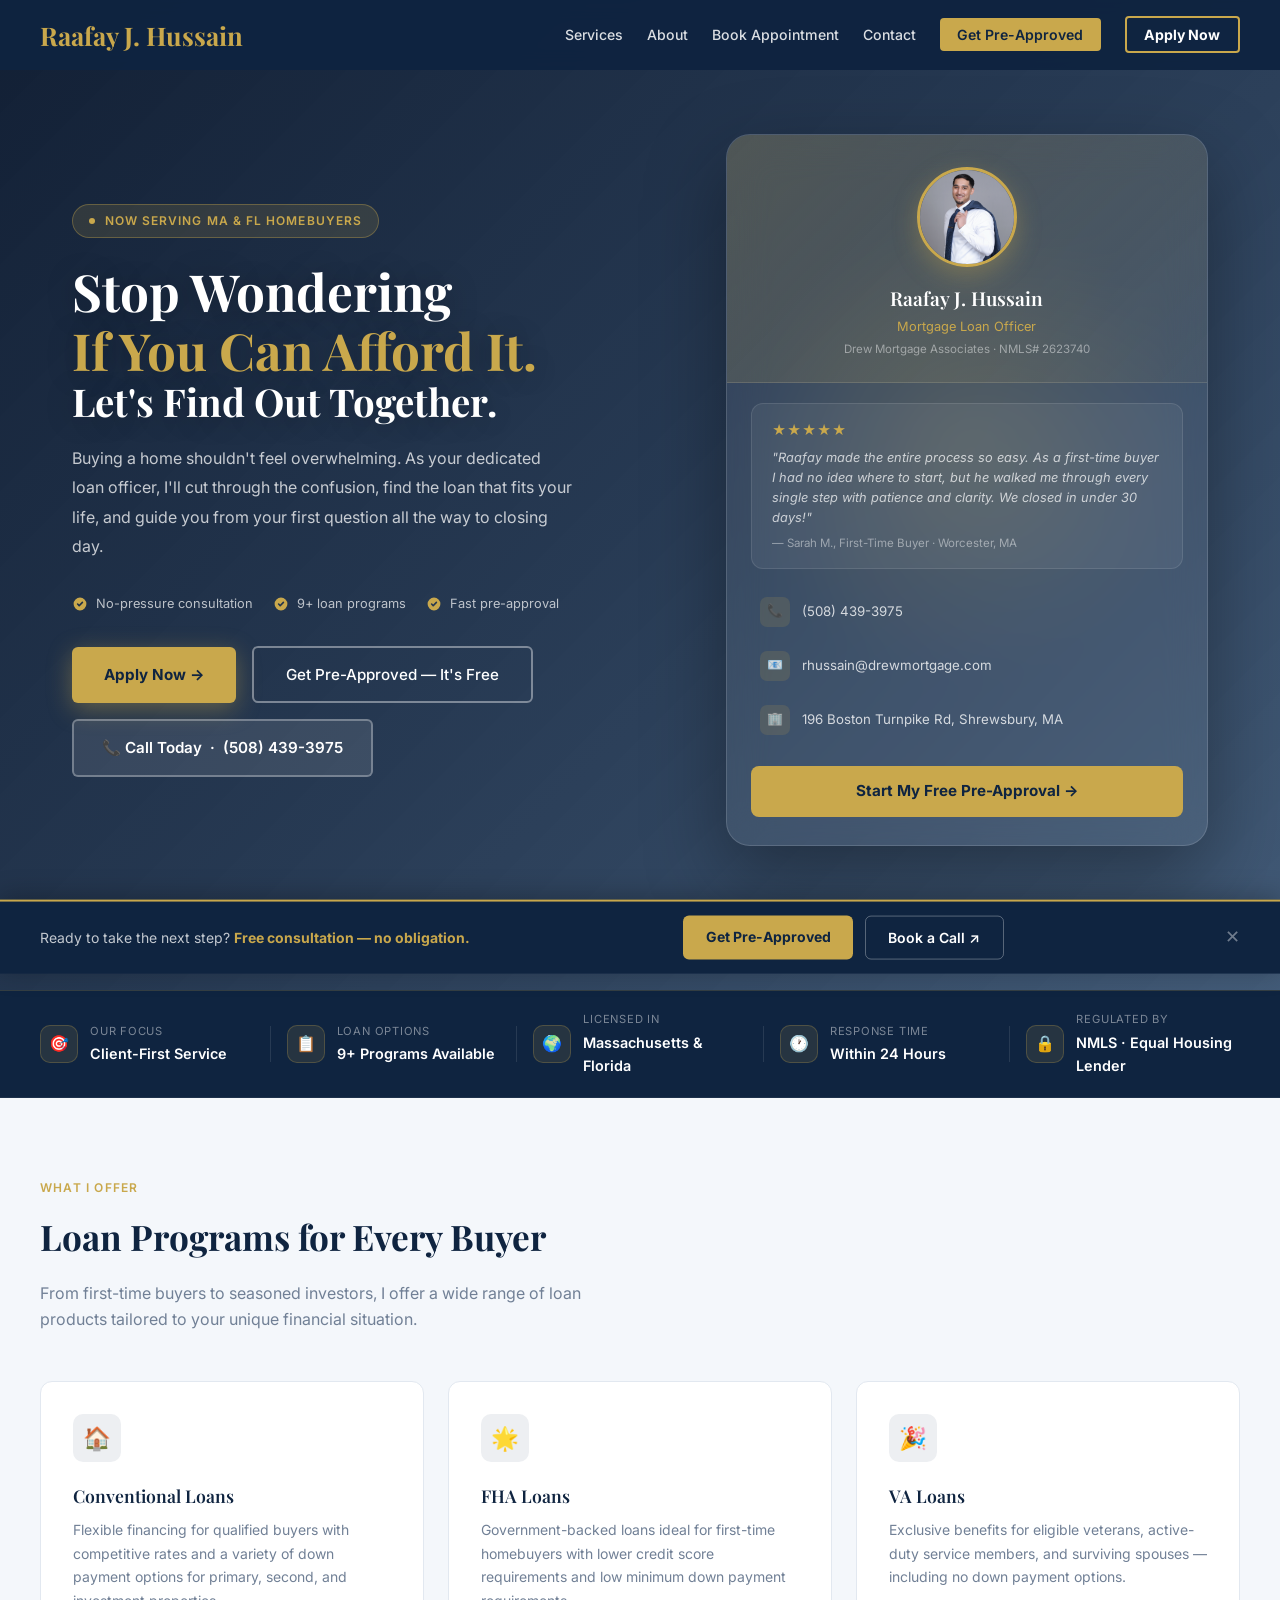
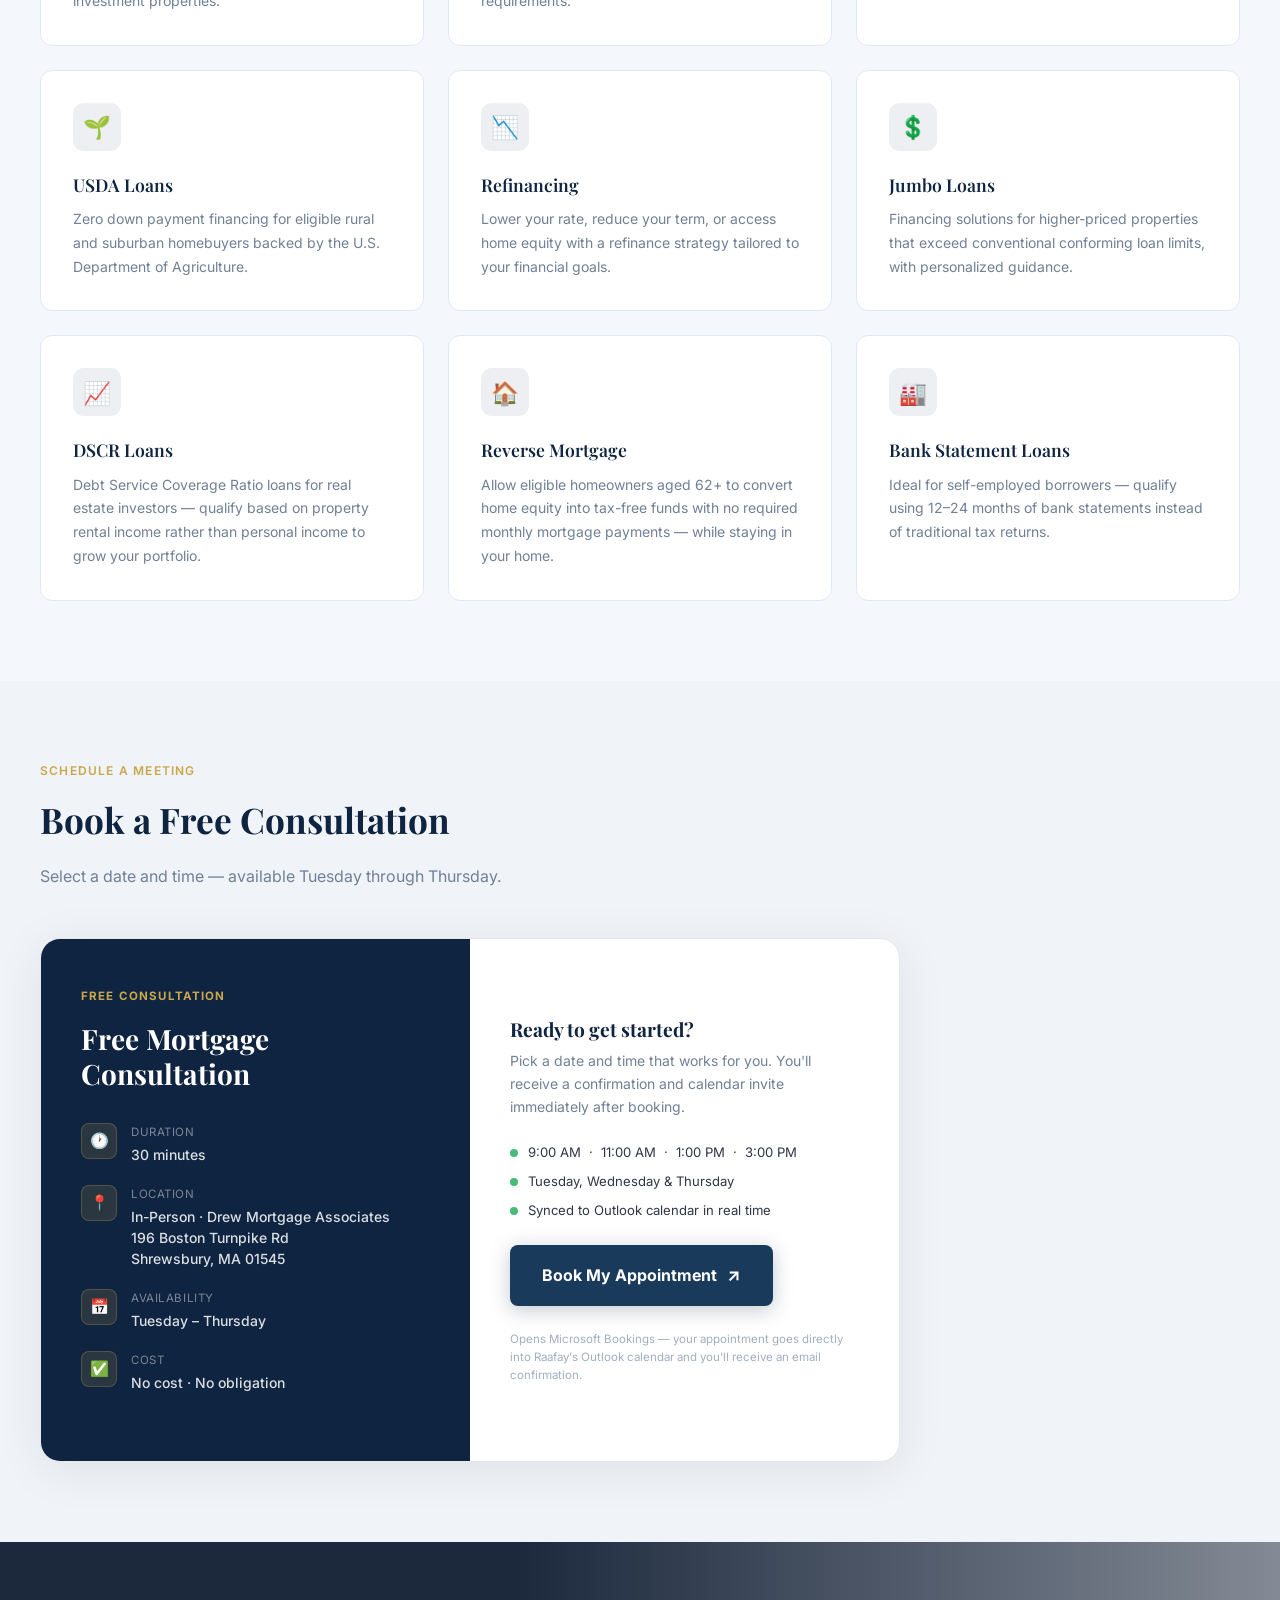
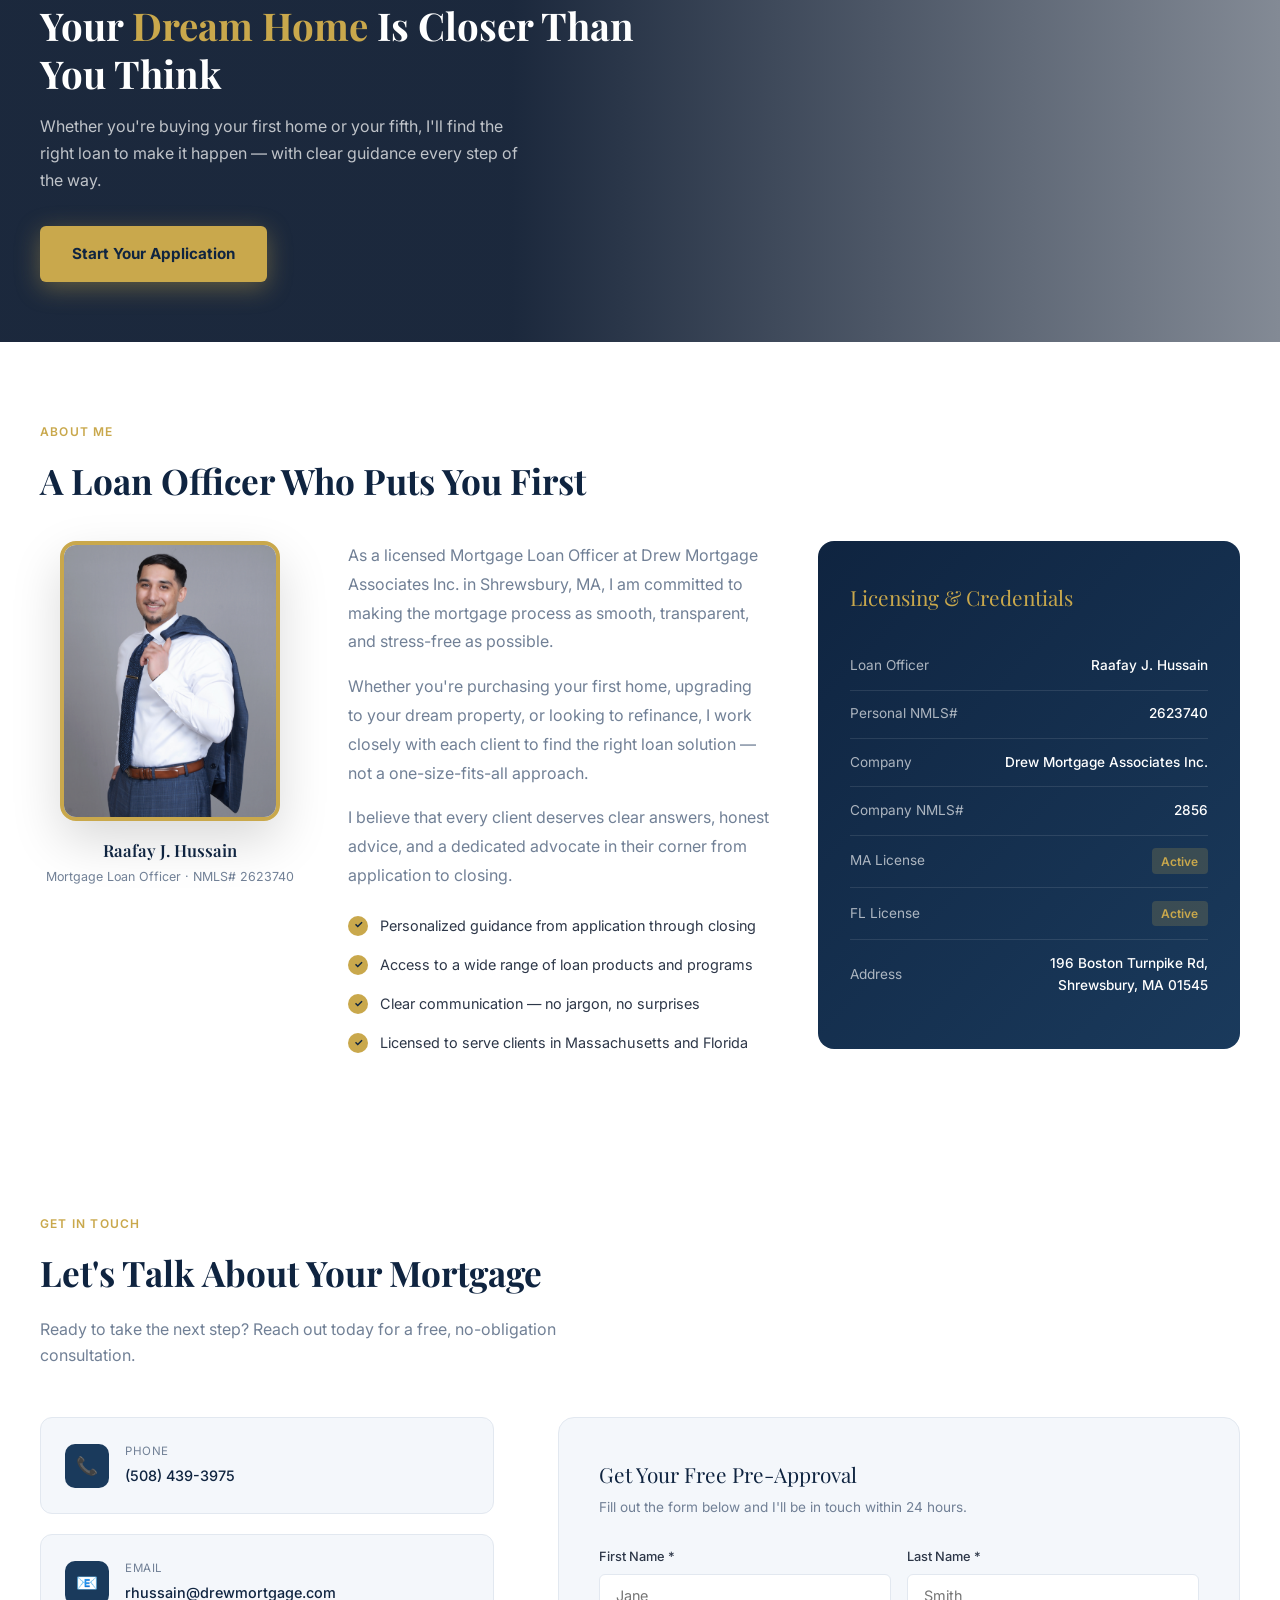
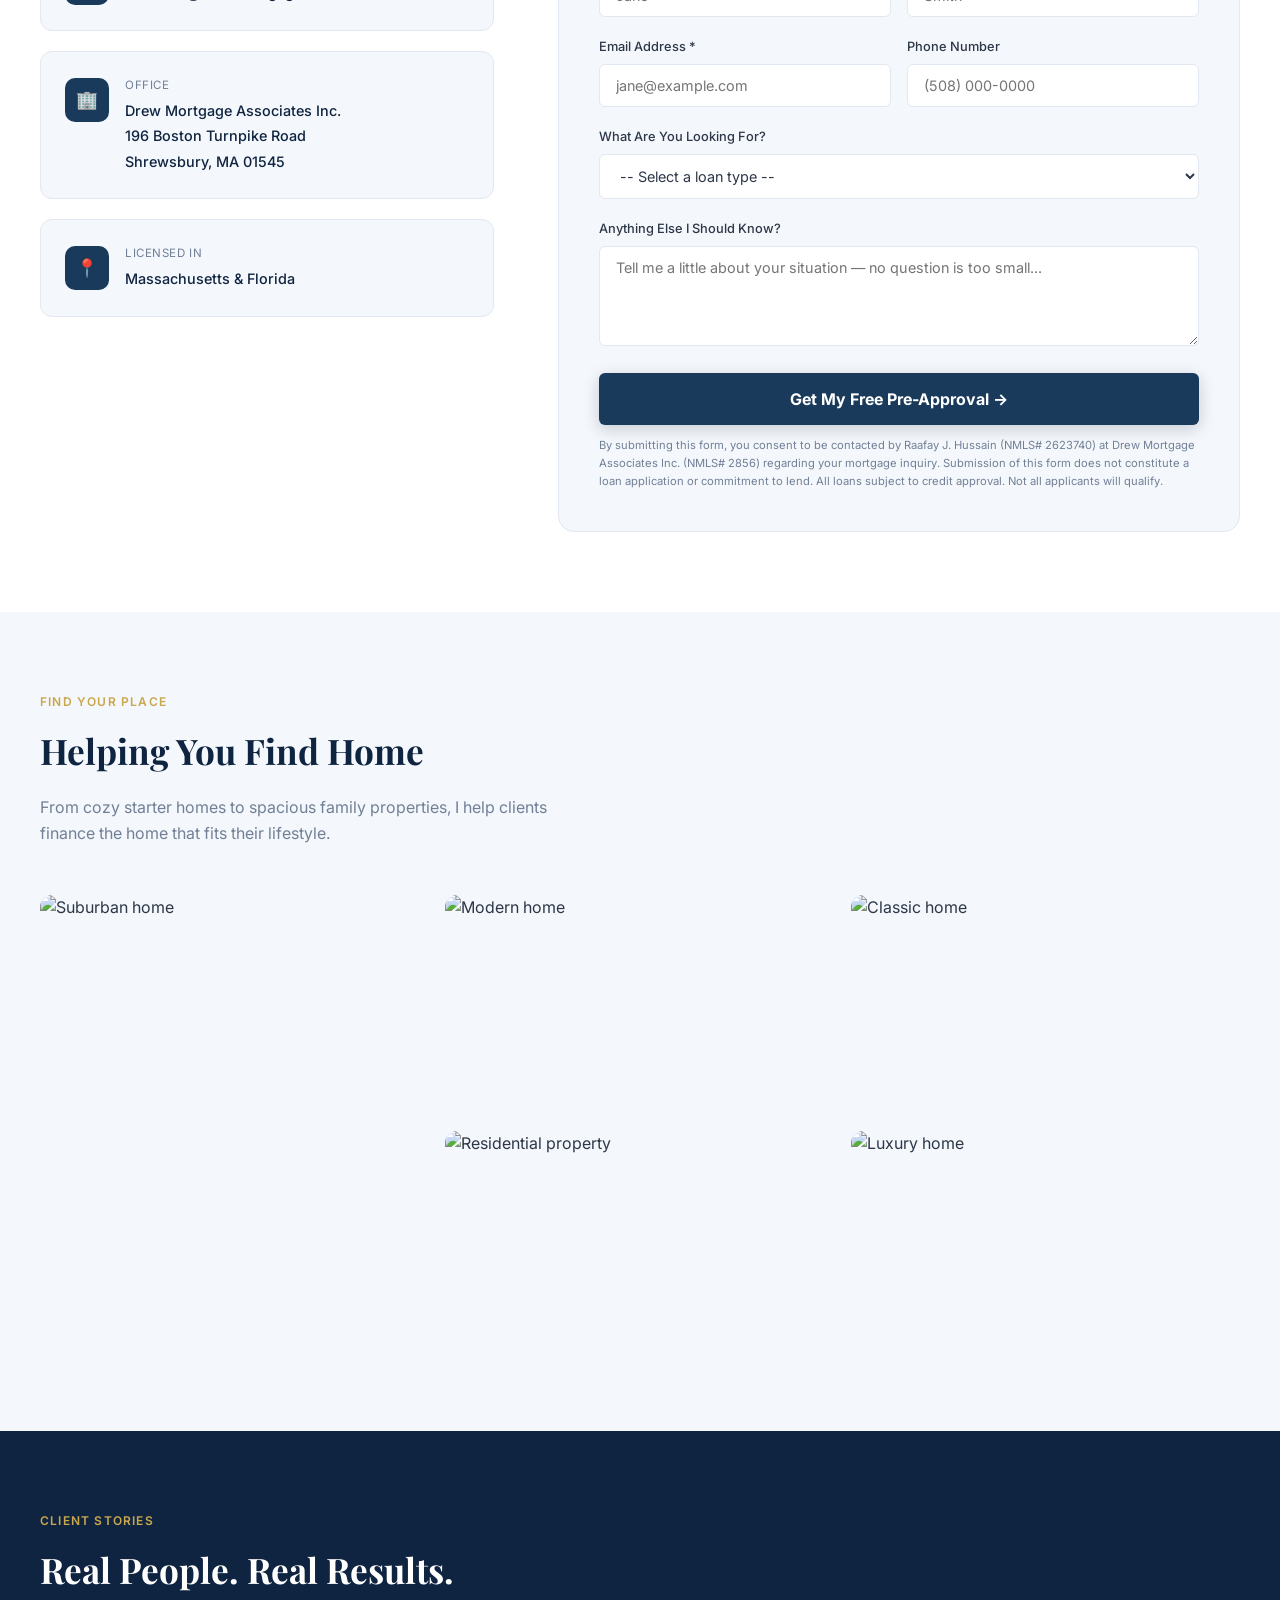
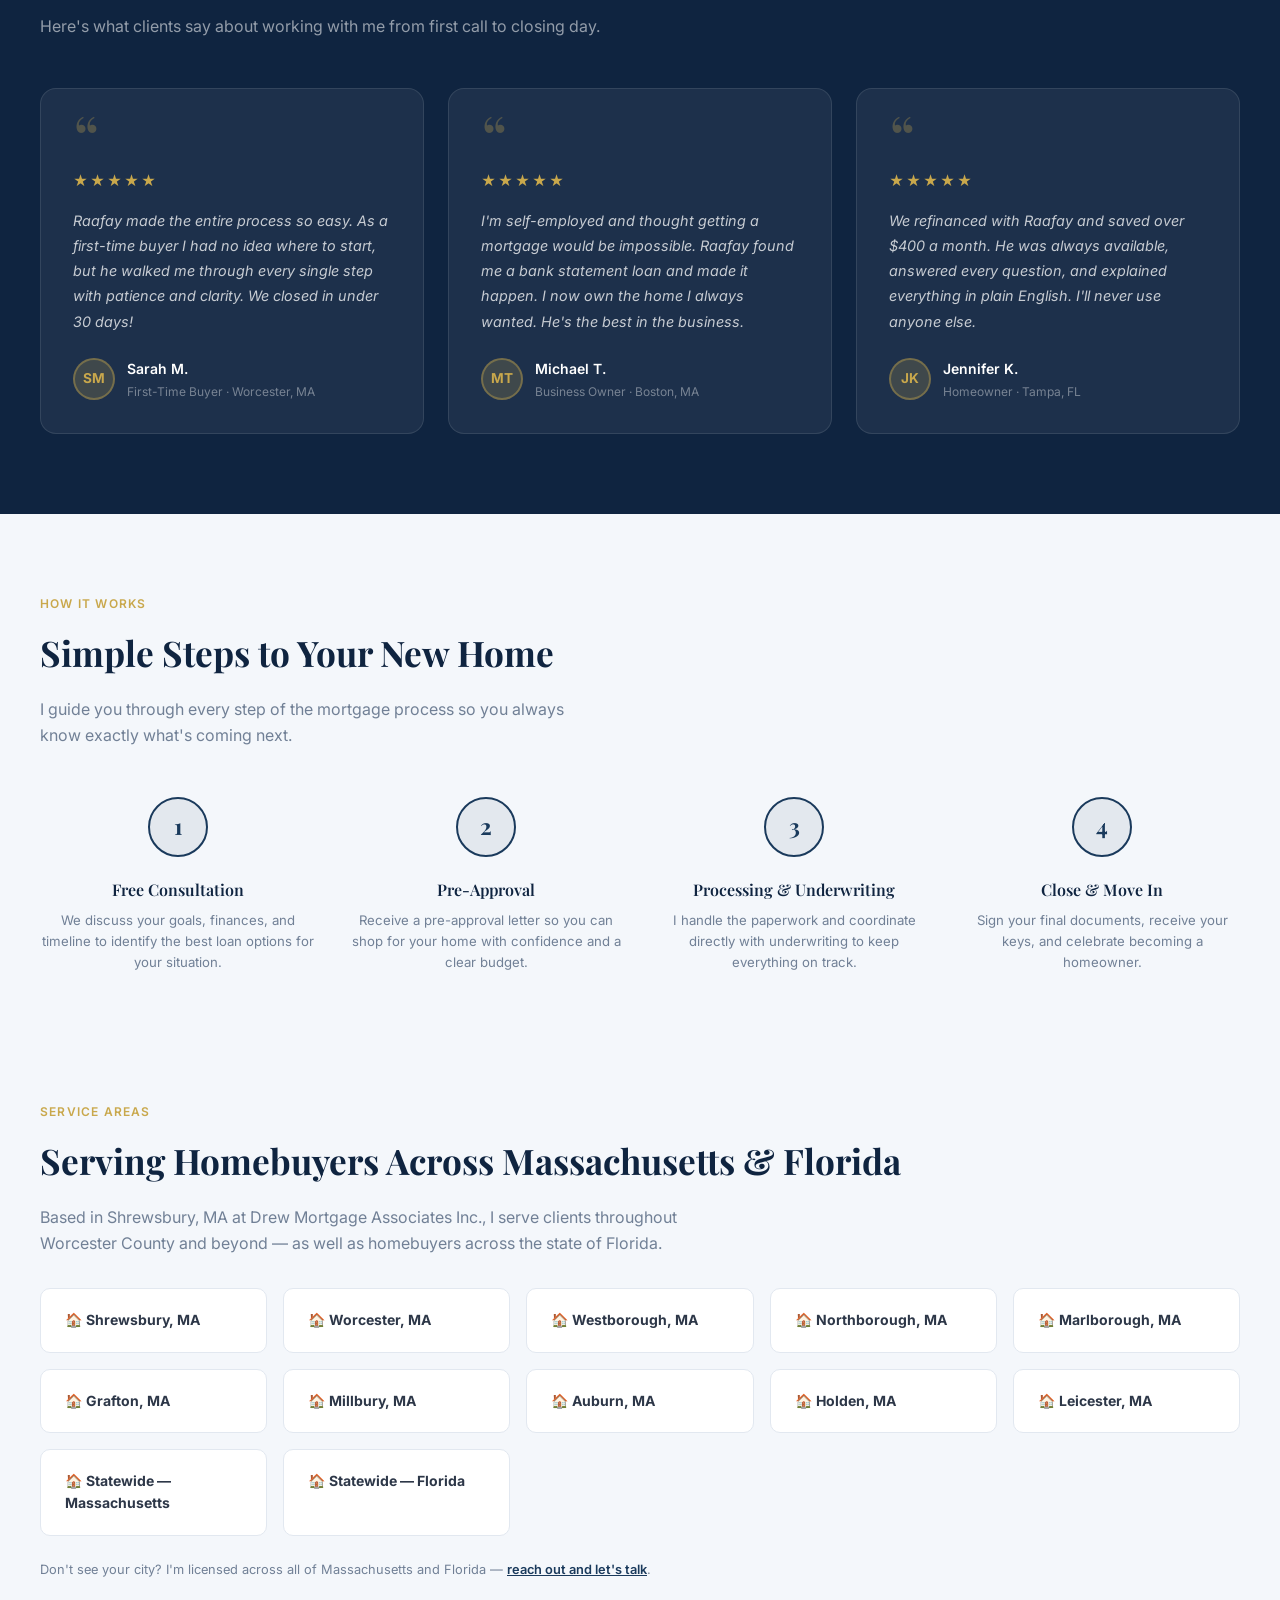
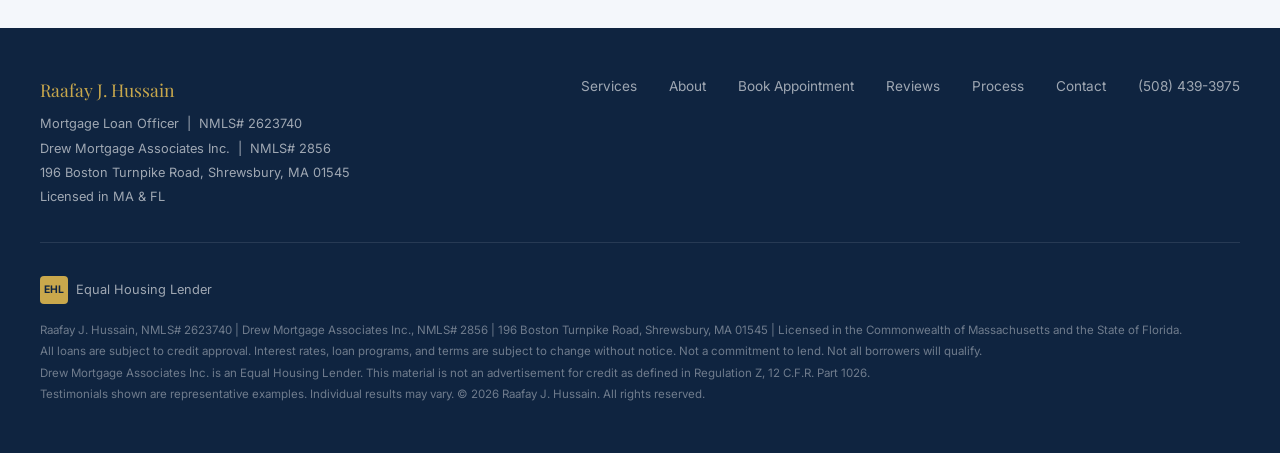
==== index.html @ a13fcfe6 "Move CTAs higher on page and add sticky bar - Appointment Booking moved to right after Services - Co" ====
<!DOCTYPE html>
<html lang="en">
<head>
    <meta charset="UTF-8">
    <meta name="viewport" content="width=device-width, initial-scale=1.0">
    <title>Raafay J. Hussain | Mortgage Loan Officer | Drew Mortgage Associates — Shrewsbury, MA</title>
    <meta name="description" content="Raafay J. Hussain, NMLS# 2623740 — Mortgage Loan Officer at Drew Mortgage Associates in Shrewsbury, MA. FHA, VA, Conventional, USDA, Jumbo, DSCR, Reverse Mortgage & Bank Statement loans. Licensed in MA & FL. Free pre-approval consultations.">
    <meta name="keywords" content="mortgage loan officer Shrewsbury MA, Drew Mortgage Associates, Raafay Hussain, home loans Massachusetts, FHA loans MA, VA loans MA, mortgage pre-approval Shrewsbury, NMLS 2623740, mortgage broker Worcester County">
    <meta name="author" content="Raafay J. Hussain">
    <meta name="robots" content="index, follow">
    <link rel="canonical" href="https://rjhmortgage.com/">
    <!-- Open Graph -->
    <meta property="og:type" content="website">
    <meta property="og:url" content="https://rjhmortgage.com/">
    <meta property="og:title" content="Raafay J. Hussain | Mortgage Loan Officer | Drew Mortgage Associates">
    <meta property="og:description" content="Licensed Mortgage Loan Officer at Drew Mortgage Associates in Shrewsbury, MA. Serving MA & FL homebuyers with FHA, VA, Conventional, USDA, Jumbo, DSCR & more. Free consultation.">
    <meta property="og:image" content="https://rjhmortgage.com/headshot.jpg">
    <meta property="og:locale" content="en_US">
    <!-- Schema.org structured data -->
    <script type="application/ld+json">
    {
      "@context": "https://schema.org",
      "@type": "Person",
      "name": "Raafay J. Hussain",
      "jobTitle": "Mortgage Loan Officer",
      "description": "Licensed Mortgage Loan Officer at Drew Mortgage Associates Inc. Serving homebuyers in Massachusetts and Florida with FHA, VA, Conventional, USDA, Jumbo, DSCR, Reverse Mortgage, and Bank Statement loans.",
      "url": "https://rjhmortgage.com",
      "telephone": "+15084393975",
      "email": "rhussain@drewmortgage.com",
      "image": "https://rjhmortgage.com/headshot.jpg",
      "sameAs": ["https://rjhmortgage.com"],
      "worksFor": {
        "@type": "Organization",
        "name": "Drew Mortgage Associates Inc.",
        "url": "https://www.drewmortgage.com",
        "address": {
          "@type": "PostalAddress",
          "streetAddress": "196 Boston Turnpike Road",
          "addressLocality": "Shrewsbury",
          "addressRegion": "MA",
          "postalCode": "01545",
          "addressCountry": "US"
        }
      },
      "address": {
        "@type": "PostalAddress",
        "streetAddress": "196 Boston Turnpike Road",
        "addressLocality": "Shrewsbury",
        "addressRegion": "MA",
        "postalCode": "01545",
        "addressCountry": "US"
      },
      "areaServed": ["Massachusetts", "Florida"],
      "knowsAbout": ["FHA Loans", "VA Loans", "Conventional Loans", "USDA Loans", "Jumbo Loans", "DSCR Loans", "Reverse Mortgage", "Bank Statement Loans", "Mortgage Refinancing"]
    }
    </script>
    <link href="https://fonts.googleapis.com/css2?family=Playfair+Display:wght@400;600;700&family=Inter:wght@300;400;500;600&display=swap" rel="stylesheet">
    <style>
        * { margin: 0; padding: 0; box-sizing: border-box; }
        :root {
            --navy: #1a3a5c; --navy-dark: #0f2440; --gold: #c9a84c; --gold-light: #e8c97a;
            --light: #f4f7fb; --white: #ffffff; --text: #2d3748; --text-light: #718096;
        }
        html { scroll-behavior: smooth; }
        body { font-family: 'Inter', sans-serif; color: var(--text); line-height: 1.6; overflow-x: hidden; }

        /* ── Nav ── */
        nav { position: fixed; top: 0; width: 100%; background: rgba(15,36,64,0.97); backdrop-filter: blur(10px); z-index: 1000; padding: 0 2rem; }
        .nav-inner { max-width: 1200px; margin: 0 auto; display: flex; align-items: center; justify-content: space-between; height: 70px; }
        .nav-logo { color: var(--gold); font-family: 'Playfair Display', serif; font-size: 1.6rem; font-weight: 700; text-decoration: none; }
        .nav-links { display: flex; gap: 1.5rem; list-style: none; align-items: center; }
        .nav-links a { color: rgba(255,255,255,0.85); text-decoration: none; font-size: 0.88rem; font-weight: 500; transition: color 0.2s; }
        .nav-links a:hover { color: var(--gold); }
        .nav-cta { background: var(--gold) !important; color: var(--navy-dark) !important; padding: 0.5rem 1.1rem; border-radius: 4px; font-weight: 600 !important; }
        .nav-apply { background: transparent !important; color: var(--white) !important; padding: 0.5rem 1.1rem; border-radius: 4px; font-weight: 700 !important; border: 2px solid var(--gold); transition: all 0.2s; }
        .nav-apply:hover { background: var(--gold) !important; color: var(--navy-dark) !important; }

        /* Hamburger */
        .hamburger { display: none; flex-direction: column; gap: 5px; cursor: pointer; background: none; border: none; padding: 5px; }
        .hamburger span { display: block; width: 24px; height: 2px; background: var(--white); border-radius: 2px; transition: all 0.3s; }
        .hamburger.open span:nth-child(1) { transform: translateY(7px) rotate(45deg); }
        .hamburger.open span:nth-child(2) { opacity: 0; }
        .hamburger.open span:nth-child(3) { transform: translateY(-7px) rotate(-45deg); }

        /* Mobile menu */
        .mobile-menu { display: none; position: fixed; top: 70px; left: 0; right: 0; background: rgba(10,28,52,0.99); z-index: 999; padding: 1.5rem 2rem 2rem; flex-direction: column; gap: 0; border-top: 1px solid rgba(201,168,76,0.2); }
        .mobile-menu.open { display: flex; }
        .mobile-menu a { color: rgba(255,255,255,0.85); text-decoration: none; font-size: 1rem; font-weight: 500; padding: 1rem 0; border-bottom: 1px solid rgba(255,255,255,0.07); transition: color 0.2s; }
        .mobile-menu a:hover { color: var(--gold); }
        .mobile-menu a:last-child { border-bottom: none; }
        .mobile-menu-apply { background: var(--gold) !important; color: var(--navy-dark) !important; border-radius: 6px; padding: 0.9rem 1.5rem !important; text-align: center; font-weight: 700 !important; margin-top: 1rem; border-bottom: none !important; }

        /* ── Hero ── */
        .hero {
            min-height: 100vh;
            background: linear-gradient(135deg, rgba(8,22,44,0.96) 0%, rgba(15,36,64,0.90) 50%, rgba(25,55,90,0.82) 100%),
                url('https://images.unsplash.com/photo-1560518883-ce09059eeffa?w=1600&q=80') center / cover no-repeat;
            display: flex; align-items: center; position: relative; overflow: hidden; padding-top: 70px;
        }
        .hero-glow { position: absolute; top: 20%; right: 5%; width: 500px; height: 500px; background: radial-gradient(circle, rgba(201,168,76,0.18) 0%, transparent 65%); border-radius: 50%; pointer-events: none; }
        .hero-inner { max-width: 1200px; margin: 0 auto; padding: 4rem 2rem; display: grid; grid-template-columns: 1.1fr 0.9fr; gap: 4rem; align-items: center; position: relative; z-index: 1; }
        .hero-eyebrow { display: inline-flex; align-items: center; gap: 0.6rem; background: rgba(201,168,76,0.15); border: 1px solid rgba(201,168,76,0.35); color: var(--gold); padding: 0.4rem 1rem; border-radius: 100px; font-size: 0.75rem; font-weight: 600; letter-spacing: 0.09em; text-transform: uppercase; margin-bottom: 1.5rem; }
        .hero-eyebrow-dot { width: 6px; height: 6px; background: var(--gold); border-radius: 50%; animation: pulse 2s infinite; }
        @keyframes pulse { 0%,100%{opacity:1;transform:scale(1)} 50%{opacity:0.5;transform:scale(1.3)} }
        .hero-headline { font-family: 'Playfair Display', serif; font-size: 3.2rem; font-weight: 700; color: var(--white); line-height: 1.15; margin-bottom: 1.25rem; text-shadow: 0 2px 30px rgba(0,0,0,0.3); }
        .hero-headline .accent { color: var(--gold); display: block; }
        .hero-headline .sub-line { font-size: 2.4rem; display: block; }
        .hero-body { font-size: 1rem; color: rgba(255,255,255,0.75); max-width: 500px; line-height: 1.85; margin-bottom: 2rem; }
        .hero-trust-row { display: flex; gap: 1.25rem; flex-wrap: wrap; margin-bottom: 2rem; }
        .hero-trust-item { display: flex; align-items: center; gap: 0.5rem; font-size: 0.8rem; color: rgba(255,255,255,0.7); }
        .hero-trust-item svg { color: var(--gold); flex-shrink: 0; }
        .hero-cta-group { display: flex; gap: 1rem; flex-wrap: wrap; align-items: center; }
        .btn-primary { background: var(--gold); color: var(--navy-dark); padding: 1rem 2rem; border-radius: 6px; font-weight: 700; font-size: 0.95rem; text-decoration: none; transition: all 0.25s; display: inline-block; box-shadow: 0 6px 24px rgba(201,168,76,0.4); }
        .btn-primary:hover { background: var(--gold-light); transform: translateY(-2px); box-shadow: 0 12px 32px rgba(201,168,76,0.5); }
        .btn-outline, .btn-outline:visited { border: 2px solid rgba(255,255,255,0.4); color: var(--white) !important; padding: 0.9rem 2rem; border-radius: 6px; font-weight: 500; font-size: 0.95rem; text-decoration: none; transition: all 0.25s; display: inline-block; }
        .btn-outline:hover { border-color: var(--gold); color: var(--gold) !important; background: rgba(201,168,76,0.08); }
        .btn-call, .btn-call:visited { display: inline-flex; align-items: center; gap: 0.6rem; background: rgba(255,255,255,0.1); border: 2px solid rgba(255,255,255,0.3); color: var(--white) !important; padding: 0.9rem 1.75rem; border-radius: 6px; font-weight: 600; font-size: 0.95rem; text-decoration: none; transition: all 0.25s; }
        .btn-call:hover { background: rgba(255,255,255,0.18); border-color: var(--gold); color: var(--gold) !important; }
        .hero-card { background: rgba(255,255,255,0.07); border: 1px solid rgba(255,255,255,0.14); backdrop-filter: blur(20px); border-radius: 24px; overflow: hidden; box-shadow: 0 30px 80px rgba(0,0,0,0.35); }
        .hero-card-top { background: linear-gradient(135deg, rgba(201,168,76,0.2), rgba(201,168,76,0.05)); padding: 2rem 2rem 1.5rem; text-align: center; border-bottom: 1px solid rgba(255,255,255,0.1); }
        .hero-avatar { width: 100px; height: 100px; border-radius: 50%; overflow: hidden; border: 3px solid var(--gold); margin: 0 auto 1rem; box-shadow: 0 8px 24px rgba(201,168,76,0.35); }
        .hero-avatar img { width: 100%; height: 100%; object-fit: cover; object-position: top; }
        .hero-card-name { font-family: 'Playfair Display', serif; font-size: 1.2rem; color: var(--white); font-weight: 600; }
        .hero-card-title { font-size: 0.8rem; color: var(--gold); margin-top: 0.2rem; }
        .hero-card-nmls { font-size: 0.72rem; color: rgba(255,255,255,0.45); margin-top: 0.15rem; }
        .hero-mini-review { margin: 0 1.5rem; padding: 1rem 1.25rem; background: rgba(255,255,255,0.06); border-radius: 12px; border: 1px solid rgba(255,255,255,0.1); margin-top: 1.25rem; }
        .hero-stars { color: var(--gold); font-size: 0.85rem; letter-spacing: 1px; margin-bottom: 0.4rem; }
        .hero-review-text { font-size: 0.8rem; color: rgba(255,255,255,0.72); line-height: 1.55; font-style: italic; }
        .hero-review-author { font-size: 0.72rem; color: rgba(255,255,255,0.45); margin-top: 0.4rem; }
        .hero-card-body { padding: 1.25rem 1.5rem 1.75rem; }
        .hero-contact-list { display: flex; flex-direction: column; gap: 0.6rem; margin-bottom: 1.5rem; }
        .hero-contact-row { display: flex; align-items: center; gap: 0.75rem; color: rgba(255,255,255,0.78); text-decoration: none; font-size: 0.83rem; border-radius: 8px; padding: 0.45rem 0.6rem; transition: background 0.2s, color 0.2s; }
        .hero-contact-row:hover { background: rgba(201,168,76,0.1); color: var(--gold); }
        .hero-contact-icon { width: 30px; height: 30px; background: rgba(201,168,76,0.15); border-radius: 7px; display: flex; align-items: center; justify-content: center; font-size: 0.8rem; flex-shrink: 0; }
        .hero-card-cta { display: block; width: 100%; background: var(--gold); color: var(--navy-dark); text-align: center; padding: 0.85rem; border-radius: 8px; font-weight: 700; font-size: 0.95rem; text-decoration: none; transition: all 0.2s; }
        .hero-card-cta:hover { background: var(--gold-light); transform: translateY(-1px); }

        /* ── Trust Bar ── */
        .trust-bar { background: var(--navy-dark); padding: 1.25rem 2rem; border-top: 1px solid rgba(201,168,76,0.2); border-bottom: 1px solid rgba(255,255,255,0.06); overflow-x: auto; }
        .trust-bar-inner { max-width: 1200px; margin: 0 auto; display: flex; justify-content: space-between; align-items: center; flex-wrap: wrap; gap: 1rem; min-width: 600px; }
        .trust-bar-item { display: flex; align-items: center; gap: 0.75rem; flex: 1; min-width: 150px; }
        .trust-bar-icon { width: 38px; height: 38px; background: rgba(201,168,76,0.12); border: 1px solid rgba(201,168,76,0.25); border-radius: 10px; display: flex; align-items: center; justify-content: center; font-size: 1rem; flex-shrink: 0; }
        .trust-bar-label { font-size: 0.7rem; color: rgba(255,255,255,0.45); text-transform: uppercase; letter-spacing: 0.07em; }
        .trust-bar-value { font-size: 0.9rem; color: var(--white); font-weight: 600; margin-top: 0.1rem; }
        .trust-bar-divider { width: 1px; height: 36px; background: rgba(255,255,255,0.1); flex-shrink: 0; }

        /* ── Shared ── */
        section { padding: 5rem 2rem; }
        .section-inner { max-width: 1200px; margin: 0 auto; }
        .section-tag { font-size: 0.75rem; font-weight: 600; letter-spacing: 0.1em; text-transform: uppercase; color: var(--gold); margin-bottom: 0.75rem; }
        .section-title { font-family: 'Playfair Display', serif; font-size: 2.2rem; font-weight: 700; color: var(--navy-dark); margin-bottom: 1rem; }
        .section-subtitle { font-size: 1rem; color: var(--text-light); max-width: 560px; }

        /* ── Services ── */
        .services { background: var(--light); }
        .services-grid { display: grid; grid-template-columns: repeat(3, 1fr); gap: 1.5rem; margin-top: 3rem; }
        .service-card { background: var(--white); border-radius: 12px; padding: 2rem; border: 1px solid #e2e8f0; transition: all 0.3s; position: relative; overflow: hidden; }
        .service-card::before { content: ''; position: absolute; top: 0; left: 0; right: 0; height: 3px; background: var(--gold); transform: scaleX(0); transition: transform 0.3s; }
        .service-card:hover { transform: translateY(-4px); box-shadow: 0 12px 40px rgba(0,0,0,0.08); }
        .service-card:hover::before { transform: scaleX(1); }
        .service-icon { width: 48px; height: 48px; background: rgba(26,58,92,0.08); border-radius: 10px; display: flex; align-items: center; justify-content: center; font-size: 1.4rem; margin-bottom: 1.25rem; }
        .service-title { font-family: 'Playfair Display', serif; font-size: 1.1rem; font-weight: 600; color: var(--navy-dark); margin-bottom: 0.5rem; }
        .service-desc { font-size: 0.875rem; color: var(--text-light); line-height: 1.7; }

        /* ── Photo Banner ── */
        .photo-banner { position: relative; height: 400px; background-image: url('https://images.unsplash.com/photo-1570129477492-45c003edd2be?w=1400&q=80'); background-size: cover; background-position: center; display: flex; align-items: center; padding: 0 2rem; }
        .photo-banner::before { content: ''; position: absolute; inset: 0; background: linear-gradient(to right, rgba(8,22,44,0.92) 40%, rgba(8,22,44,0.5)); }
        .photo-banner-inner { max-width: 1200px; margin: 0 auto; width: 100%; position: relative; z-index: 1; }
        .photo-banner-title { font-family: 'Playfair Display', serif; font-size: 2.4rem; color: var(--white); max-width: 600px; line-height: 1.25; margin-bottom: 1rem; }
        .photo-banner-title span { color: var(--gold); }
        .photo-banner-sub { color: rgba(255,255,255,0.72); font-size: 1rem; margin-bottom: 2rem; max-width: 480px; line-height: 1.7; }

        /* ── About ── */
        .about-grid { display: grid; grid-template-columns: 260px 1fr 1fr; gap: 3rem; align-items: start; margin-top: 2rem; }
        .about-photo { text-align: center; }
        .headshot-wrap { width: 220px; height: 280px; border-radius: 16px; overflow: hidden; border: 4px solid var(--gold); margin: 0 auto; box-shadow: 0 20px 50px rgba(0,0,0,0.15); }
        .headshot-wrap img { width: 100%; height: 100%; object-fit: cover; object-position: top center; }
        .headshot-name { margin-top: 1rem; font-family: 'Playfair Display', serif; font-size: 1.05rem; color: var(--navy-dark); font-weight: 600; }
        .headshot-title { font-size: 0.78rem; color: var(--text-light); margin-top: 0.2rem; }
        .about-text p { color: var(--text-light); margin-bottom: 1rem; line-height: 1.8; }
        .about-highlights { display: flex; flex-direction: column; gap: 1rem; margin-top: 1.5rem; }
        .highlight-item { display: flex; align-items: flex-start; gap: 0.75rem; }
        .highlight-dot { width: 20px; height: 20px; background: var(--gold); border-radius: 50%; display: flex; align-items: center; justify-content: center; flex-shrink: 0; margin-top: 2px; }
        .highlight-dot::after { content: '✓'; color: var(--navy-dark); font-size: 0.65rem; font-weight: 700; }
        .highlight-text { font-size: 0.9rem; color: var(--text); }
        .about-visual { background: linear-gradient(135deg, var(--navy-dark), var(--navy)); border-radius: 16px; padding: 2.5rem 2rem; }
        .about-visual-title { font-family: 'Playfair Display', serif; font-size: 1.3rem; color: var(--gold); margin-bottom: 1.75rem; }
        .license-item { display: flex; justify-content: space-between; align-items: center; padding: 0.8rem 0; border-bottom: 1px solid rgba(255,255,255,0.1); font-size: 0.85rem; }
        .license-item:last-child { border-bottom: none; }
        .license-label { color: rgba(255,255,255,0.65); }
        .license-value { color: var(--white); font-weight: 500; text-align: right; max-width: 60%; }
        .license-badge { background: rgba(201,168,76,0.2); color: var(--gold); padding: 0.2rem 0.6rem; border-radius: 4px; font-size: 0.75rem; font-weight: 600; }

        /* ── Gallery ── */
        .gallery { background: var(--light); }
        .gallery-grid { display: grid; grid-template-columns: 1fr 1fr 1fr; grid-template-rows: 220px 220px; gap: 1rem; margin-top: 3rem; }
        .gallery-item { border-radius: 12px; overflow: hidden; position: relative; }
        .gallery-item:first-child { grid-row: 1 / 3; }
        .gallery-item img { width: 100%; height: 100%; object-fit: cover; display: block; transition: transform 0.4s; }
        .gallery-item:hover img { transform: scale(1.05); }
        .gallery-item-overlay { position: absolute; inset: 0; background: linear-gradient(to top, rgba(15,36,64,0.7) 0%, transparent 50%); opacity: 0; transition: opacity 0.3s; }
        .gallery-item:hover .gallery-item-overlay { opacity: 1; }

        /* ── Testimonials ── */
        .testimonials { background: var(--navy-dark); }
        .testimonials .section-title { color: var(--white); }
        .testimonials .section-subtitle { color: rgba(255,255,255,0.55); }
        .testimonials-grid { display: grid; grid-template-columns: repeat(3, 1fr); gap: 1.5rem; margin-top: 3rem; }
        .testimonial-card { background: rgba(255,255,255,0.06); border: 1px solid rgba(255,255,255,0.1); border-radius: 16px; padding: 2rem; transition: all 0.3s; }
        .testimonial-card:hover { background: rgba(255,255,255,0.09); transform: translateY(-3px); }
        .testimonial-quote-mark { font-family: 'Playfair Display', serif; font-size: 4rem; color: var(--gold); opacity: 0.3; line-height: 0.5; margin-bottom: 1rem; display: block; }
        .testimonial-stars { color: var(--gold); font-size: 0.9rem; letter-spacing: 2px; margin-bottom: 1rem; }
        .testimonial-text { font-size: 0.9rem; color: rgba(255,255,255,0.75); line-height: 1.75; font-style: italic; margin-bottom: 1.5rem; }
        .testimonial-author { display: flex; align-items: center; gap: 0.75rem; }
        .testimonial-initials { width: 42px; height: 42px; border-radius: 50%; background: rgba(201,168,76,0.2); border: 2px solid rgba(201,168,76,0.4); display: flex; align-items: center; justify-content: center; color: var(--gold); font-weight: 700; font-size: 0.85rem; flex-shrink: 0; }
        .testimonial-name { font-size: 0.875rem; color: var(--white); font-weight: 600; }
        .testimonial-detail { font-size: 0.75rem; color: rgba(255,255,255,0.4); margin-top: 0.1rem; }

        /* ── Appointment Booking (Calendly-style) ── */
        .appointments { background: #f0f4f8; }
        .appt-widget { display: grid; grid-template-columns: 260px 1fr; background: white; border: 1px solid #e2e8f0; border-radius: 16px; overflow: hidden; box-shadow: 0 8px 48px rgba(0,0,0,0.09); margin-top: 3rem; max-width: 940px; }
        .appt-sidebar { background: white; border-right: 1px solid #e2e8f0; padding: 2rem 1.75rem; display: flex; flex-direction: column; }
        .appt-sidebar-photo { width: 54px; height: 54px; border-radius: 50%; overflow: hidden; border: 2px solid var(--gold); margin-bottom: 0.875rem; flex-shrink: 0; }
        .appt-sidebar-photo img { width: 100%; height: 100%; object-fit: cover; object-position: top; }
        .appt-sidebar-org { font-size: 0.78rem; color: var(--text-light); margin-bottom: 0.2rem; }
        .appt-sidebar-meeting { font-family: 'Playfair Display', serif; font-size: 1.3rem; font-weight: 700; color: var(--navy-dark); margin-bottom: 1.25rem; line-height: 1.3; }
        .appt-sidebar-divider { border: none; border-top: 1px solid #e2e8f0; margin: 0 0 1.25rem; }
        .appt-meta-item { display: flex; align-items: center; gap: 0.625rem; font-size: 0.82rem; color: var(--text-light); margin-bottom: 0.7rem; }
        .appt-sidebar-note { margin-top: auto; padding-top: 1.25rem; font-size: 0.7rem; color: #a0aec0; line-height: 1.65; border-top: 1px solid #f0f4f8; }
        /* Calendar panel */
        .appt-panels { display: flex; min-height: 460px; position: relative; }
        .appt-cal-panel { flex: 1; padding: 2rem 1.75rem; border-right: 1px solid #f0f4f8; min-width: 0; }
        .appt-times-panel { width: 190px; padding: 1.75rem 1.25rem; flex-shrink: 0; display: none; flex-direction: column; border-right: 1px solid #f0f4f8; overflow-y: auto; }
        .appt-times-panel.open { display: flex; }
        .appt-form-panel { flex: 1; padding: 2rem 1.75rem; display: none; }
        .appt-form-panel.open { display: block; }
        /* Nav */
        .cal-nav { display: flex; align-items: center; justify-content: space-between; margin-bottom: 1.25rem; }
        .cal-nav-btn { background: none; border: 1px solid #e2e8f0; border-radius: 50%; width: 32px; height: 32px; display: flex; align-items: center; justify-content: center; cursor: pointer; font-size: 1.1rem; color: var(--text); transition: all 0.2s; padding: 0; line-height: 1; }
        .cal-nav-btn:hover:not(:disabled) { background: var(--light); border-color: var(--navy); color: var(--navy); }
        .cal-nav-btn:disabled { opacity: 0.25; cursor: default; }
        .cal-month-label { font-size: 0.95rem; font-weight: 600; color: var(--navy-dark); }
        /* Day-of-week headers */
        .cal-dow-row { display: grid; grid-template-columns: repeat(7, 1fr); margin-bottom: 0.375rem; }
        .cal-dow { text-align: center; font-size: 0.68rem; font-weight: 600; color: #a0aec0; padding: 0.25rem 0; text-transform: uppercase; letter-spacing: 0.05em; }
        /* Grid cells */
        .cal-grid { display: grid; grid-template-columns: repeat(7, 1fr); gap: 1px; }
        .cal-cell { aspect-ratio: 1; display: flex; align-items: center; justify-content: center; font-size: 0.875rem; border-radius: 50%; border: none; background: none; cursor: default; font-family: 'Inter', sans-serif; color: var(--text); transition: background 0.15s, color 0.15s; margin: 1px; }
        .cal-cell.unavailable { color: #d1d9e0; }
        .cal-cell.available { cursor: pointer; color: var(--navy-dark); font-weight: 500; }
        .cal-cell.available:hover { background: var(--light); }
        .cal-cell.selected { background: var(--navy) !important; color: white !important; font-weight: 700; }
        .cal-cell.today.available { box-shadow: inset 0 0 0 1.5px var(--gold); color: var(--gold); font-weight: 600; }
        /* Times */
        .times-date-label { font-size: 0.72rem; font-weight: 700; color: var(--text-light); text-transform: uppercase; letter-spacing: 0.07em; margin-bottom: 1rem; line-height: 1.4; }
        .time-slot-btn { width: 100%; background: white; border: 1px solid #e2e8f0; border-radius: 8px; padding: 0.65rem 0.75rem; font-family: 'Inter', sans-serif; font-size: 0.875rem; font-weight: 500; color: var(--navy-dark); cursor: pointer; transition: all 0.18s; margin-bottom: 0.5rem; text-align: center; }
        .time-slot-btn:hover { border-color: var(--navy); background: var(--navy); color: white; }
        .times-tz { font-size: 0.7rem; color: #a0aec0; margin-top: 0.5rem; }
        /* Form panel */
        .appt-back-btn { display: inline-flex; align-items: center; gap: 0.35rem; background: none; border: none; color: var(--navy); font-family: 'Inter', sans-serif; font-size: 0.82rem; cursor: pointer; padding: 0; margin-bottom: 1.5rem; font-weight: 500; }
        .appt-back-btn:hover { color: var(--gold); }
        .appt-booked-badge { background: #eef6ff; border: 1px solid #bfdbfe; border-radius: 10px; padding: 0.875rem 1.1rem; margin-bottom: 1.75rem; }
        .appt-booked-label { font-size: 0.7rem; font-weight: 700; color: #3b82f6; text-transform: uppercase; letter-spacing: 0.06em; margin-bottom: 0.2rem; }
        .appt-booked-detail { font-size: 0.9rem; color: var(--navy-dark); font-weight: 600; }
        .appt-field-row { display: grid; grid-template-columns: 1fr 1fr; gap: 0.875rem; margin-bottom: 0.875rem; }
        .appt-field label { display: block; font-size: 0.77rem; font-weight: 600; color: var(--text); margin-bottom: 0.35rem; }
        .appt-field input, .appt-field-full input { width: 100%; padding: 0.625rem 0.875rem; border: 1px solid #e2e8f0; border-radius: 6px; font-family: 'Inter', sans-serif; font-size: 0.875rem; color: var(--text); transition: border-color 0.2s; }
        .appt-field input:focus, .appt-field-full input:focus { outline: none; border-color: var(--navy); box-shadow: 0 0 0 3px rgba(26,58,92,0.07); }
        .appt-field-full { margin-bottom: 0.875rem; }
        .appt-field-full label { display: block; font-size: 0.77rem; font-weight: 600; color: var(--text); margin-bottom: 0.35rem; }
        .appt-confirm-btn { width: 100%; background: var(--navy); color: white; border: none; padding: 0.875rem; border-radius: 8px; font-family: 'Inter', sans-serif; font-size: 0.95rem; font-weight: 700; cursor: pointer; transition: all 0.2s; margin-top: 0.5rem; }
        .appt-confirm-btn:hover { background: var(--navy-dark); }
        /* Success */
        .appt-success-view { text-align: center; padding: 3rem 1rem; display: none; }
        .bookings-card { margin-top: 3rem; display: grid; grid-template-columns: 1fr 1fr; gap: 0; background: white; border: 1px solid #e2e8f0; border-radius: 20px; overflow: hidden; box-shadow: 0 8px 48px rgba(0,0,0,0.08); max-width: 860px; }
        .bookings-info { padding: 3rem 2.5rem; background: var(--navy-dark); }
        .bookings-info-tag { font-size: 0.72rem; font-weight: 700; letter-spacing: 0.1em; text-transform: uppercase; color: var(--gold); margin-bottom: 1rem; }
        .bookings-info-title { font-family: 'Playfair Display', serif; font-size: 1.75rem; font-weight: 700; color: white; line-height: 1.25; margin-bottom: 2rem; }
        .bookings-detail-row { display: flex; align-items: flex-start; gap: 0.875rem; margin-bottom: 1.25rem; }
        .bookings-detail-icon { width: 36px; height: 36px; background: rgba(201,168,76,0.15); border: 1px solid rgba(201,168,76,0.25); border-radius: 8px; display: flex; align-items: center; justify-content: center; font-size: 0.95rem; flex-shrink: 0; }
        .bookings-detail-label { font-size: 0.72rem; color: rgba(255,255,255,0.45); text-transform: uppercase; letter-spacing: 0.05em; margin-bottom: 0.15rem; }
        .bookings-detail-value { font-size: 0.875rem; color: rgba(255,255,255,0.85); font-weight: 500; line-height: 1.5; }
        .bookings-cta { padding: 3rem 2.5rem; display: flex; flex-direction: column; justify-content: center; align-items: flex-start; gap: 1.5rem; }
        .bookings-cta-head { font-family: 'Playfair Display', serif; font-size: 1.2rem; color: var(--navy-dark); font-weight: 700; margin-bottom: 0.25rem; }
        .bookings-cta-sub { font-size: 0.875rem; color: var(--text-light); line-height: 1.65; }
        .bookings-avail { display: flex; flex-direction: column; gap: 0.5rem; }
        .bookings-avail-row { display: flex; align-items: center; gap: 0.625rem; font-size: 0.82rem; color: var(--text); }
        .bookings-avail-dot { width: 8px; height: 8px; background: #48bb78; border-radius: 50%; flex-shrink: 0; }
        .bookings-btn { display: inline-flex; align-items: center; gap: 0.6rem; background: var(--navy); color: white; padding: 1rem 2rem; border-radius: 8px; font-family: 'Inter', sans-serif; font-size: 1rem; font-weight: 700; text-decoration: none; transition: all 0.2s; box-shadow: 0 4px 20px rgba(15,36,64,0.25); }
        .bookings-btn:hover { background: var(--navy-dark); transform: translateY(-2px); box-shadow: 0 8px 28px rgba(15,36,64,0.3); color: white; }
        .bookings-btn-arrow { font-size: 1.1rem; }
        .bookings-note { font-size: 0.72rem; color: #a0aec0; line-height: 1.6; }
        @media (max-width: 680px) {
            .bookings-card { grid-template-columns: 1fr; }
            .bookings-info { padding: 2rem 1.75rem; }
            .bookings-cta { padding: 2rem 1.75rem; }
            .bookings-btn { width: 100%; justify-content: center; }
        }

        /* ── Process ── */
        .process { background: var(--light); }
        .process-steps { display: grid; grid-template-columns: repeat(4, 1fr); gap: 2rem; margin-top: 3rem; }
        .process-step { text-align: center; }
        .step-number { width: 60px; height: 60px; background: rgba(26,58,92,0.08); border: 2px solid var(--navy); border-radius: 50%; display: flex; align-items: center; justify-content: center; font-family: 'Playfair Display', serif; font-size: 1.4rem; font-weight: 700; color: var(--navy); margin: 0 auto 1.25rem; }
        .step-title { font-family: 'Playfair Display', serif; font-size: 1rem; font-weight: 600; color: var(--navy-dark); margin-bottom: 0.5rem; }
        .step-desc { font-size: 0.825rem; color: var(--text-light); line-height: 1.6; }

        /* ── Contact ── */
        .contact { background: var(--white); }
        .contact-grid { display: grid; grid-template-columns: 1fr 1.5fr; gap: 4rem; margin-top: 3rem; }
        .contact-info { display: flex; flex-direction: column; gap: 1.25rem; }
        .contact-card { background: var(--light); border-radius: 12px; padding: 1.5rem; display: flex; align-items: flex-start; gap: 1rem; border: 1px solid #e2e8f0; }
        .contact-card-icon { width: 44px; height: 44px; background: var(--navy); border-radius: 10px; display: flex; align-items: center; justify-content: center; font-size: 1.1rem; flex-shrink: 0; margin-top: 2px; }
        .contact-card-label { font-size: 0.72rem; text-transform: uppercase; letter-spacing: 0.05em; color: var(--text-light); margin-bottom: 0.2rem; }
        .contact-card-value { font-weight: 500; color: var(--navy-dark); text-decoration: none; font-size: 0.9rem; line-height: 1.6; }
        .contact-card-value:hover { color: var(--gold); }
        .contact-form { background: var(--light); border-radius: 16px; padding: 2.5rem; border: 1px solid #e2e8f0; }
        .form-title { font-family: 'Playfair Display', serif; font-size: 1.3rem; color: var(--navy-dark); margin-bottom: 0.4rem; }
        .form-subtitle { font-size: 0.85rem; color: var(--text-light); margin-bottom: 1.75rem; }
        .form-row { display: grid; grid-template-columns: 1fr 1fr; gap: 1rem; }
        .form-group { margin-bottom: 1.25rem; }
        .form-group label { display: block; font-size: 0.8rem; font-weight: 500; color: var(--text); margin-bottom: 0.4rem; }
        .form-group input, .form-group select, .form-group textarea { width: 100%; padding: 0.75rem 1rem; border: 1px solid #e2e8f0; border-radius: 6px; font-family: 'Inter', sans-serif; font-size: 0.9rem; color: var(--text); transition: border-color 0.2s; background: white; }
        .form-group input:focus, .form-group select:focus, .form-group textarea:focus { outline: none; border-color: var(--navy); box-shadow: 0 0 0 3px rgba(26,58,92,0.08); }
        .form-group textarea { height: 100px; resize: vertical; }
        .form-submit { width: 100%; background: var(--navy); color: var(--white); border: none; padding: 1rem; border-radius: 6px; font-family: 'Inter', sans-serif; font-size: 1rem; font-weight: 700; cursor: pointer; transition: all 0.2s; box-shadow: 0 4px 16px rgba(15,36,64,0.2); }
        .form-submit:hover { background: var(--navy-dark); transform: translateY(-1px); }
        .form-disclaimer { font-size: 0.7rem; color: var(--text-light); margin-top: 0.75rem; line-height: 1.6; }

        /* ── Sticky CTA Bar ── */
        .sticky-cta { position: fixed; bottom: 0; left: 0; right: 0; background: var(--navy-dark); border-top: 2px solid var(--gold); z-index: 998; padding: 0.875rem 2rem; box-shadow: 0 -4px 24px rgba(0,0,0,0.25); transform: translateY(100%); transition: transform 0.4s; }
        .sticky-cta.visible { transform: translateY(0); }
        .sticky-cta-inner { max-width: 1200px; margin: 0 auto; display: flex; align-items: center; justify-content: space-between; gap: 1rem; }
        .sticky-cta-text { color: rgba(255,255,255,0.75); font-size: 0.875rem; }
        .sticky-cta-text strong { color: var(--gold); }
        .sticky-cta-btns { display: flex; gap: 0.75rem; flex-shrink: 0; }
        .sticky-btn-gold { background: var(--gold); color: var(--navy-dark); padding: 0.6rem 1.4rem; border-radius: 6px; font-weight: 700; font-size: 0.875rem; text-decoration: none; transition: all 0.2s; white-space: nowrap; }
        .sticky-btn-gold:hover { background: var(--gold-light); }
        .sticky-btn-white { background: transparent; color: white; padding: 0.6rem 1.4rem; border-radius: 6px; font-weight: 600; font-size: 0.875rem; text-decoration: none; border: 1px solid rgba(255,255,255,0.3); transition: all 0.2s; white-space: nowrap; }
        .sticky-btn-white:hover { border-color: var(--gold); color: var(--gold); }
        .sticky-cta-close { background: none; border: none; color: rgba(255,255,255,0.4); cursor: pointer; font-size: 1.1rem; padding: 0 0 0 0.5rem; line-height: 1; flex-shrink: 0; }
        .sticky-cta-close:hover { color: white; }
        @media (max-width: 600px) { .sticky-cta-text { display: none; } .sticky-cta-btns { width: 100%; } .sticky-btn-gold, .sticky-btn-white { flex: 1; text-align: center; } }

        /* ── Footer ── */
        footer { background: var(--navy-dark); color: rgba(255,255,255,0.6); padding: 3rem 2rem; }
        .footer-inner { max-width: 1200px; margin: 0 auto; }
        .footer-top { display: flex; justify-content: space-between; align-items: flex-start; padding-bottom: 2rem; border-bottom: 1px solid rgba(255,255,255,0.1); margin-bottom: 2rem; gap: 2rem; flex-wrap: wrap; }
        .footer-brand { font-family: 'Playfair Display', serif; font-size: 1.1rem; color: var(--gold); margin-bottom: 0.5rem; }
        .footer-nmls { font-size: 0.8rem; line-height: 1.9; }
        .footer-links { display: flex; gap: 2rem; flex-wrap: wrap; align-items: flex-start; }
        .footer-links a { color: rgba(255,255,255,0.6); text-decoration: none; font-size: 0.85rem; transition: color 0.2s; }
        .footer-links a:hover { color: var(--gold); }
        .equal-housing { display: inline-flex; align-items: center; gap: 0.5rem; color: rgba(255,255,255,0.6); font-size: 0.8rem; margin-bottom: 1rem; }
        .equal-housing-icon { width: 28px; height: 28px; background: var(--gold); border-radius: 4px; display: flex; align-items: center; justify-content: center; color: var(--navy-dark); font-weight: 700; font-size: 0.65rem; flex-shrink: 0; }
        .footer-compliance { font-size: 0.72rem; line-height: 1.85; color: rgba(255,255,255,0.4); }

        /* ── Responsive ── */
        @media (max-width: 1024px) {
            .about-grid { grid-template-columns: 1fr 1fr; }
            .about-photo { grid-column: 1 / -1; display: flex; align-items: center; gap: 2rem; text-align: left; }
            .headshot-wrap { flex-shrink: 0; }
        }
        @media (max-width: 960px) {
            .nav-links { display: none; }
            .hamburger { display: flex; }
            .hero-inner { grid-template-columns: 1fr; gap: 2.5rem; padding: 3rem 1.5rem; }
            .hero-headline { font-size: 2.4rem; }
            .hero-headline .sub-line { font-size: 1.9rem; }
            .hero-body { margin: 0 auto 1.75rem; }
            .hero-trust-row { justify-content: flex-start; }
            .hero-cta-group { flex-direction: column; align-items: flex-start; }
            .btn-primary, .btn-outline, .btn-call { width: 100%; text-align: center; justify-content: center; }
            .services-grid { grid-template-columns: 1fr 1fr; }
            .testimonials-grid { grid-template-columns: 1fr; }
            .process-steps { grid-template-columns: 1fr 1fr; }
            .contact-grid { grid-template-columns: 1fr; }
            .form-row { grid-template-columns: 1fr; }
            .gallery-grid { grid-template-columns: 1fr 1fr; grid-template-rows: auto; }
            .gallery-item:first-child { grid-row: auto; }
            .photo-banner { height: auto; padding: 3.5rem 1.5rem; }
            .photo-banner-title { font-size: 1.9rem; }
            section { padding: 3.5rem 1.5rem; }
        }
        @media (max-width: 600px) {
            .about-grid { grid-template-columns: 1fr; }
            .about-photo { flex-direction: column; text-align: center; }
            .services-grid { grid-template-columns: 1fr; }
            .process-steps { grid-template-columns: 1fr; }
            .gallery-grid { grid-template-columns: 1fr; }
            .section-title { font-size: 1.75rem; }
            .hero-headline { font-size: 2rem; }
            .hero-headline .sub-line { font-size: 1.6rem; }
            .appt-form-grid { grid-template-columns: 1fr; }
            .appt-times { flex-direction: column; }
            .time-btn { min-width: auto; width: 100%; }
            .appt-dates { grid-template-columns: repeat(3, 1fr); }
            section { padding: 3rem 1.25rem; }
        }
    </style>
</head>
<body>

<!-- ── Navigation ── -->
<nav>
    <div class="nav-inner">
        <a href="#" class="nav-logo">Raafay J. Hussain</a>
        <ul class="nav-links">
            <li><a href="#services">Services</a></li>
            <li><a href="#about">About</a></li>
            <li><a href="#appointments">Book Appointment</a></li>
            <li><a href="#contact">Contact</a></li>
            <li><a href="#contact" class="nav-cta">Get Pre-Approved</a></li>
            <li><a href="https://idp.elliemae.com/authorize?site_id=9111932669&response_type=code&redirect_uri=https%3A%2F%2Fdrewmortgage.mymortgage-online.com%2Fborrower-app%2Flogin%2F%3Flar%3Damohamed%26workFlowId%3D50152%26dest%3D%2Floan-app%2F%26guestuser%3D1%26siteId%3D9111932669&client_id=srtrz0d2&scope=ccbp%20cc&instance_id=be11171033&logo_url=https%3A%2F%2Fstore.asset.ecc.mortgagetech.ice.com%2Fd2a927b6-b5a4-45aa-b0df-c8dc6c5ccf44&logo_url_href=https%3A%2F%2Fwww.drewmortgage.com%2F&logo_alt_text=Logo&bust=90&apiBaseUrl=https://api.elliemae.com" target="_blank" class="nav-apply">Apply Now</a></li>
        </ul>
        <button class="hamburger" id="hamburger" onclick="toggleMenu()" aria-label="Menu">
            <span></span><span></span><span></span>
        </button>
    </div>
</nav>

<!-- Mobile Menu -->
<div class="mobile-menu" id="mobileMenu">
    <a href="#services" onclick="closeMenu()">Services</a>
    <a href="#about" onclick="closeMenu()">About</a>
    <a href="#appointments" onclick="closeMenu()">Book Appointment</a>
    <a href="#testimonials" onclick="closeMenu()">Reviews</a>
    <a href="#process" onclick="closeMenu()">Process</a>
    <a href="#contact" onclick="closeMenu()">Contact</a>
    <a href="tel:5084393975" onclick="closeMenu()">&#128222; (508) 439-3975</a>
    <a href="https://idp.elliemae.com/authorize?site_id=9111932669&response_type=code&redirect_uri=https%3A%2F%2Fdrewmortgage.mymortgage-online.com%2Fborrower-app%2Flogin%2F%3Flar%3Damohamed%26workFlowId%3D50152%26dest%3D%2Floan-app%2F%26guestuser%3D1%26siteId%3D9111932669&client_id=srtrz0d2&scope=ccbp%20cc&instance_id=be11171033&logo_url=https%3A%2F%2Fstore.asset.ecc.mortgagetech.ice.com%2Fd2a927b6-b5a4-45aa-b0df-c8dc6c5ccf44&logo_url_href=https%3A%2F%2Fwww.drewmortgage.com%2F&logo_alt_text=Logo&bust=90&apiBaseUrl=https://api.elliemae.com" target="_blank" class="mobile-menu-apply" onclick="closeMenu()">Apply Now</a>
</div>

<!-- ── Hero ── -->
<section class="hero">
    <div class="hero-glow"></div>
    <div class="hero-inner">
        <div>
            <div class="hero-eyebrow"><span class="hero-eyebrow-dot"></span>Now Serving MA &amp; FL Homebuyers</div>
            <h1 class="hero-headline">
                Stop Wondering
                <span class="accent">If You Can Afford It.</span>
                <span class="sub-line">Let's Find Out Together.</span>
            </h1>
            <p class="hero-body">Buying a home shouldn't feel overwhelming. As your dedicated loan officer, I'll cut through the confusion, find the loan that fits your life, and guide you from your first question all the way to closing day.</p>
            <div class="hero-trust-row">
                <div class="hero-trust-item"><svg width="16" height="16" fill="currentColor" viewBox="0 0 20 20"><path fill-rule="evenodd" d="M10 18a8 8 0 100-16 8 8 0 000 16zm3.707-9.293a1 1 0 00-1.414-1.414L9 10.586 7.707 9.293a1 1 0 00-1.414 1.414l2 2a1 1 0 001.414 0l4-4z" clip-rule="evenodd"/></svg>No-pressure consultation</div>
                <div class="hero-trust-item"><svg width="16" height="16" fill="currentColor" viewBox="0 0 20 20"><path fill-rule="evenodd" d="M10 18a8 8 0 100-16 8 8 0 000 16zm3.707-9.293a1 1 0 00-1.414-1.414L9 10.586 7.707 9.293a1 1 0 00-1.414 1.414l2 2a1 1 0 001.414 0l4-4z" clip-rule="evenodd"/></svg>9+ loan programs</div>
                <div class="hero-trust-item"><svg width="16" height="16" fill="currentColor" viewBox="0 0 20 20"><path fill-rule="evenodd" d="M10 18a8 8 0 100-16 8 8 0 000 16zm3.707-9.293a1 1 0 00-1.414-1.414L9 10.586 7.707 9.293a1 1 0 00-1.414 1.414l2 2a1 1 0 001.414 0l4-4z" clip-rule="evenodd"/></svg>Fast pre-approval</div>
            </div>
            <div class="hero-cta-group">
                <a href="https://idp.elliemae.com/authorize?site_id=9111932669&response_type=code&redirect_uri=https%3A%2F%2Fdrewmortgage.mymortgage-online.com%2Fborrower-app%2Flogin%2F%3Flar%3Damohamed%26workFlowId%3D50152%26dest%3D%2Floan-app%2F%26guestuser%3D1%26siteId%3D9111932669&client_id=srtrz0d2&scope=ccbp%20cc&instance_id=be11171033&logo_url=https%3A%2F%2Fstore.asset.ecc.mortgagetech.ice.com%2Fd2a927b6-b5a4-45aa-b0df-c8dc6c5ccf44&logo_url_href=https%3A%2F%2Fwww.drewmortgage.com%2F&logo_alt_text=Logo&bust=90&apiBaseUrl=https://api.elliemae.com" target="_blank" class="btn-primary">Apply Now &#8594;</a>
                <a href="#contact" class="btn-outline">Get Pre-Approved — It's Free</a>
                <a href="tel:5084393975" class="btn-call">&#128222; Call Today &nbsp;·&nbsp; (508) 439-3975</a>
            </div>
        </div>
        <div class="hero-card">
            <div class="hero-card-top">
                <div class="hero-avatar"><img src="headshot.jpg" alt="Raafay Hussain"></div>
                <div class="hero-card-name">Raafay J. Hussain</div>
                <div class="hero-card-title">Mortgage Loan Officer</div>
                <div class="hero-card-nmls">Drew Mortgage Associates · NMLS# 2623740</div>
            </div>
            <div class="hero-mini-review">
                <div class="hero-stars">&#9733;&#9733;&#9733;&#9733;&#9733;</div>
                <div class="hero-review-text">"Raafay made the entire process so easy. As a first-time buyer I had no idea where to start, but he walked me through every single step with patience and clarity. We closed in under 30 days!"</div>
                <div class="hero-review-author">— Sarah M., First-Time Buyer · Worcester, MA</div>
            </div>
            <div class="hero-card-body">
                <div class="hero-contact-list">
                    <a href="tel:5084393975" class="hero-contact-row"><div class="hero-contact-icon">&#128222;</div>(508) 439-3975</a>
                    <a href="mailto:rhussain@drewmortgage.com" class="hero-contact-row"><div class="hero-contact-icon">&#128231;</div>rhussain@drewmortgage.com</a>
                    <div class="hero-contact-row"><div class="hero-contact-icon">&#127970;</div>196 Boston Turnpike Rd, Shrewsbury, MA</div>
                </div>
                <a href="#contact" class="hero-card-cta">Start My Free Pre-Approval &#8594;</a>
            </div>
        </div>
    </div>
</section>

<!-- ── Trust Bar ── -->
<div class="trust-bar">
    <div class="trust-bar-inner">
        <div class="trust-bar-item"><div class="trust-bar-icon">&#127919;</div><div><div class="trust-bar-label">Our Focus</div><div class="trust-bar-value">Client-First Service</div></div></div>
        <div class="trust-bar-divider"></div>
        <div class="trust-bar-item"><div class="trust-bar-icon">&#128203;</div><div><div class="trust-bar-label">Loan Options</div><div class="trust-bar-value">9+ Programs Available</div></div></div>
        <div class="trust-bar-divider"></div>
        <div class="trust-bar-item"><div class="trust-bar-icon">&#127757;</div><div><div class="trust-bar-label">Licensed In</div><div class="trust-bar-value">Massachusetts &amp; Florida</div></div></div>
        <div class="trust-bar-divider"></div>
        <div class="trust-bar-item"><div class="trust-bar-icon">&#128336;</div><div><div class="trust-bar-label">Response Time</div><div class="trust-bar-value">Within 24 Hours</div></div></div>
        <div class="trust-bar-divider"></div>
        <div class="trust-bar-item"><div class="trust-bar-icon">&#128274;</div><div><div class="trust-bar-label">Regulated By</div><div class="trust-bar-value">NMLS · Equal Housing Lender</div></div></div>
    </div>
</div>

<!-- ── Services ── -->
<section class="services" id="services">
    <div class="section-inner">
        <div class="section-tag">What I Offer</div>
        <h2 class="section-title">Loan Programs for Every Buyer</h2>
        <p class="section-subtitle">From first-time buyers to seasoned investors, I offer a wide range of loan products tailored to your unique financial situation.</p>
        <div class="services-grid">
            <div class="service-card"><div class="service-icon">&#127968;</div><div class="service-title">Conventional Loans</div><p class="service-desc">Flexible financing for qualified buyers with competitive rates and a variety of down payment options for primary, second, and investment properties.</p></div>
            <div class="service-card"><div class="service-icon">&#127775;</div><div class="service-title">FHA Loans</div><p class="service-desc">Government-backed loans ideal for first-time homebuyers with lower credit score requirements and low minimum down payment requirements.</p></div>
            <div class="service-card"><div class="service-icon">&#127881;</div><div class="service-title">VA Loans</div><p class="service-desc">Exclusive benefits for eligible veterans, active-duty service members, and surviving spouses — including no down payment options.</p></div>
            <div class="service-card"><div class="service-icon">&#127793;</div><div class="service-title">USDA Loans</div><p class="service-desc">Zero down payment financing for eligible rural and suburban homebuyers backed by the U.S. Department of Agriculture.</p></div>
            <div class="service-card"><div class="service-icon">&#128201;</div><div class="service-title">Refinancing</div><p class="service-desc">Lower your rate, reduce your term, or access home equity with a refinance strategy tailored to your financial goals.</p></div>
            <div class="service-card"><div class="service-icon">&#128178;</div><div class="service-title">Jumbo Loans</div><p class="service-desc">Financing solutions for higher-priced properties that exceed conventional conforming loan limits, with personalized guidance.</p></div>
            <div class="service-card"><div class="service-icon">&#128200;</div><div class="service-title">DSCR Loans</div><p class="service-desc">Debt Service Coverage Ratio loans for real estate investors — qualify based on property rental income rather than personal income to grow your portfolio.</p></div>
            <div class="service-card"><div class="service-icon">&#127968;</div><div class="service-title">Reverse Mortgage</div><p class="service-desc">Allow eligible homeowners aged 62+ to convert home equity into tax-free funds with no required monthly mortgage payments — while staying in your home.</p></div>
            <div class="service-card"><div class="service-icon">&#127981;</div><div class="service-title">Bank Statement Loans</div><p class="service-desc">Ideal for self-employed borrowers — qualify using 12–24 months of bank statements instead of traditional tax returns.</p></div>
        </div>
    </div>
</section>

<!-- ── Appointment Booking ── -->
<section class="appointments" id="appointments">
    <div class="section-inner">
        <div class="section-tag">Schedule a Meeting</div>
        <h2 class="section-title">Book a Free Consultation</h2>
        <p class="section-subtitle">Select a date and time — available Tuesday through Thursday.</p>

        <div class="bookings-card">
            <!-- Left: meeting details -->
            <div class="bookings-info">
                <div class="bookings-info-tag">Free Consultation</div>
                <div class="bookings-info-title">Free Mortgage<br>Consultation</div>
                <div class="bookings-detail-row">
                    <div class="bookings-detail-icon">&#128336;</div>
                    <div><div class="bookings-detail-label">Duration</div><div class="bookings-detail-value">30 minutes</div></div>
                </div>
                <div class="bookings-detail-row">
                    <div class="bookings-detail-icon">&#128205;</div>
                    <div><div class="bookings-detail-label">Location</div><div class="bookings-detail-value">In-Person · Drew Mortgage Associates<br>196 Boston Turnpike Rd<br>Shrewsbury, MA 01545</div></div>
                </div>
                <div class="bookings-detail-row">
                    <div class="bookings-detail-icon">&#128197;</div>
                    <div><div class="bookings-detail-label">Availability</div><div class="bookings-detail-value">Tuesday – Thursday</div></div>
                </div>
                <div class="bookings-detail-row">
                    <div class="bookings-detail-icon">&#9989;</div>
                    <div><div class="bookings-detail-label">Cost</div><div class="bookings-detail-value">No cost · No obligation</div></div>
                </div>
            </div>
            <!-- Right: CTA -->
            <div class="bookings-cta">
                <div>
                    <div class="bookings-cta-head">Ready to get started?</div>
                    <div class="bookings-cta-sub">Pick a date and time that works for you. You'll receive a confirmation and calendar invite immediately after booking.</div>
                </div>
                <div class="bookings-avail">
                    <div class="bookings-avail-row"><div class="bookings-avail-dot"></div>9:00 AM &nbsp;·&nbsp; 11:00 AM &nbsp;·&nbsp; 1:00 PM &nbsp;·&nbsp; 3:00 PM</div>
                    <div class="bookings-avail-row"><div class="bookings-avail-dot"></div>Tuesday, Wednesday &amp; Thursday</div>
                    <div class="bookings-avail-row"><div class="bookings-avail-dot"></div>Synced to Outlook calendar in real time</div>
                </div>
                <a href="https://outlook.office.com/book/RaafayHussainMortgageConsultation@drewmortgage.com/?ismsaljsauthenabled"
                   target="_blank" class="bookings-btn">
                    Book My Appointment <span class="bookings-btn-arrow">&#8599;</span>
                </a>
                <div class="bookings-note">Opens Microsoft Bookings — your appointment goes directly into Raafay's Outlook calendar and you'll receive an email confirmation.</div>
            </div>
        </div>
    </div>
</section>

<!-- ── Photo Banner ── -->
<div class="photo-banner">
    <div class="photo-banner-inner">
        <h2 class="photo-banner-title">Your <span>Dream Home</span> Is Closer Than You Think</h2>
        <p class="photo-banner-sub">Whether you're buying your first home or your fifth, I'll find the right loan to make it happen — with clear guidance every step of the way.</p>
        <a href="https://idp.elliemae.com/authorize?site_id=9111932669&response_type=code&redirect_uri=https%3A%2F%2Fdrewmortgage.mymortgage-online.com%2Fborrower-app%2Flogin%2F%3Flar%3Damohamed%26workFlowId%3D50152%26dest%3D%2Floan-app%2F%26guestuser%3D1%26siteId%3D9111932669&client_id=srtrz0d2&scope=ccbp%20cc&instance_id=be11171033&logo_url=https%3A%2F%2Fstore.asset.ecc.mortgagetech.ice.com%2Fd2a927b6-b5a4-45aa-b0df-c8dc6c5ccf44&logo_url_href=https%3A%2F%2Fwww.drewmortgage.com%2F&logo_alt_text=Logo&bust=90&apiBaseUrl=https://api.elliemae.com" target="_blank" class="btn-primary">Start Your Application</a>
    </div>
</div>

<!-- ── About ── -->
<section id="about">
    <div class="section-inner">
        <div class="section-tag">About Me</div>
        <h2 class="section-title">A Loan Officer Who Puts You First</h2>
        <div class="about-grid">
            <div class="about-photo">
                <div class="headshot-wrap"><img src="headshot.jpg" alt="Raafay Hussain - Mortgage Loan Officer"></div>
                <div class="headshot-name">Raafay J. Hussain</div>
                <div class="headshot-title">Mortgage Loan Officer · NMLS# 2623740</div>
            </div>
            <div class="about-text">
                <p>As a licensed Mortgage Loan Officer at Drew Mortgage Associates Inc. in Shrewsbury, MA, I am committed to making the mortgage process as smooth, transparent, and stress-free as possible.</p>
                <p>Whether you're purchasing your first home, upgrading to your dream property, or looking to refinance, I work closely with each client to find the right loan solution — not a one-size-fits-all approach.</p>
                <p>I believe that every client deserves clear answers, honest advice, and a dedicated advocate in their corner from application to closing.</p>
                <div class="about-highlights">
                    <div class="highlight-item"><div class="highlight-dot"></div><span class="highlight-text">Personalized guidance from application through closing</span></div>
                    <div class="highlight-item"><div class="highlight-dot"></div><span class="highlight-text">Access to a wide range of loan products and programs</span></div>
                    <div class="highlight-item"><div class="highlight-dot"></div><span class="highlight-text">Clear communication — no jargon, no surprises</span></div>
                    <div class="highlight-item"><div class="highlight-dot"></div><span class="highlight-text">Licensed to serve clients in Massachusetts and Florida</span></div>
                </div>
            </div>
            <div class="about-visual">
                <div class="about-visual-title">Licensing &amp; Credentials</div>
                <div class="license-item"><span class="license-label">Loan Officer</span><span class="license-value">Raafay J. Hussain</span></div>
                <div class="license-item"><span class="license-label">Personal NMLS#</span><span class="license-value">2623740</span></div>
                <div class="license-item"><span class="license-label">Company</span><span class="license-value">Drew Mortgage Associates Inc.</span></div>
                <div class="license-item"><span class="license-label">Company NMLS#</span><span class="license-value">2856</span></div>
                <div class="license-item"><span class="license-label">MA License</span><span class="license-badge">Active</span></div>
                <div class="license-item"><span class="license-label">FL License</span><span class="license-badge">Active</span></div>
                <div class="license-item"><span class="license-label">Address</span><span class="license-value">196 Boston Turnpike Rd, Shrewsbury, MA 01545</span></div>
            </div>
        </div>
    </div>
</section>

<!-- ── Contact ── -->
<section class="contact" id="contact">
    <div class="section-inner">
        <div class="section-tag">Get In Touch</div>
        <h2 class="section-title">Let's Talk About Your Mortgage</h2>
        <p class="section-subtitle">Ready to take the next step? Reach out today for a free, no-obligation consultation.</p>
        <div class="contact-grid">
            <div class="contact-info">
                <div class="contact-card"><div class="contact-card-icon">&#128222;</div><div><div class="contact-card-label">Phone</div><a href="tel:5084393975" class="contact-card-value">(508) 439-3975</a></div></div>
                <div class="contact-card"><div class="contact-card-icon">&#128231;</div><div><div class="contact-card-label">Email</div><a href="mailto:rhussain@drewmortgage.com" class="contact-card-value">rhussain@drewmortgage.com</a></div></div>
                <div class="contact-card"><div class="contact-card-icon">&#127970;</div><div><div class="contact-card-label">Office</div><span class="contact-card-value">Drew Mortgage Associates Inc.<br>196 Boston Turnpike Road<br>Shrewsbury, MA 01545</span></div></div>
                <div class="contact-card"><div class="contact-card-icon">&#128205;</div><div><div class="contact-card-label">Licensed In</div><span class="contact-card-value">Massachusetts &amp; Florida</span></div></div>
            </div>
            <div class="contact-form">
                <div class="form-title">Get Your Free Pre-Approval</div>
                <div class="form-subtitle">Fill out the form below and I'll be in touch within 24 hours.</div>
                <form onsubmit="handleSubmit(event)">
                    <div class="form-row">
                        <div class="form-group"><label>First Name *</label><input type="text" id="firstName" name="firstName" placeholder="Jane" required></div>
                        <div class="form-group"><label>Last Name *</label><input type="text" id="lastName" name="lastName" placeholder="Smith" required></div>
                    </div>
                    <div class="form-row">
                        <div class="form-group"><label>Email Address *</label><input type="email" id="email" name="email" placeholder="jane@example.com" required></div>
                        <div class="form-group"><label>Phone Number</label><input type="tel" id="phone" name="phone" placeholder="(508) 000-0000"></div>
                    </div>
                    <div class="form-group"><label>What Are You Looking For?</label>
                        <select id="loanType" name="loanType">
                            <option value="">-- Select a loan type --</option>
                            <option value="Home Purchase">Home Purchase</option>
                            <option value="Refinance">Refinance</option>
                            <option value="FHA Loan">FHA Loan</option>
                            <option value="VA Loan">VA Loan</option>
                            <option value="USDA Loan">USDA Loan</option>
                            <option value="Jumbo Loan">Jumbo Loan</option>
                            <option value="DSCR Loan">DSCR Loan</option>
                            <option value="Reverse Mortgage">Reverse Mortgage</option>
                            <option value="Bank Statement Loan">Bank Statement Loan</option>
                            <option value="Not Sure">Not Sure — Help Me Find the Right Fit</option>
                        </select>
                    </div>
                    <div class="form-group"><label>Anything Else I Should Know?</label><textarea id="message" name="message" placeholder="Tell me a little about your situation — no question is too small..."></textarea></div>
                    <button type="submit" class="form-submit">Get My Free Pre-Approval &#8594;</button>
                    <p class="form-disclaimer">By submitting this form, you consent to be contacted by Raafay J. Hussain (NMLS# 2623740) at Drew Mortgage Associates Inc. (NMLS# 2856) regarding your mortgage inquiry. Submission of this form does not constitute a loan application or commitment to lend. All loans subject to credit approval. Not all applicants will qualify.</p>
                </form>
            </div>
        </div>
    </div>
</section>

<!-- ── Gallery ── -->
<section class="gallery">
    <div class="section-inner">
        <div class="section-tag">Find Your Place</div>
        <h2 class="section-title">Helping You Find Home</h2>
        <p class="section-subtitle">From cozy starter homes to spacious family properties, I help clients finance the home that fits their lifestyle.</p>
        <div class="gallery-grid">
            <div class="gallery-item"><img src="https://images.unsplash.com/photo-1583608205776-bfd35f0d9f83?w=800&q=80" alt="Suburban home"><div class="gallery-item-overlay"></div></div>
            <div class="gallery-item"><img src="https://images.unsplash.com/photo-1512917774080-9991f1c4c750?w=800&q=80" alt="Modern home"><div class="gallery-item-overlay"></div></div>
            <div class="gallery-item"><img src="https://images.unsplash.com/photo-1568605114967-8130f3a36994?w=800&q=80" alt="Classic home"><div class="gallery-item-overlay"></div></div>
            <div class="gallery-item"><img src="https://images.unsplash.com/photo-1523217582562-09d0def993a6?w=800&q=80" alt="Residential property"><div class="gallery-item-overlay"></div></div>
            <div class="gallery-item"><img src="https://images.unsplash.com/photo-1600596542815-ffad4c1539a9?w=800&q=80" alt="Luxury home"><div class="gallery-item-overlay"></div></div>
        </div>
    </div>
</section>

<!-- ── Testimonials ── -->
<section class="testimonials" id="testimonials">
    <div class="section-inner">
        <div class="section-tag">Client Stories</div>
        <h2 class="section-title">Real People. Real Results.</h2>
        <p class="section-subtitle">Here's what clients say about working with me from first call to closing day.</p>
        <div class="testimonials-grid">
            <div class="testimonial-card"><span class="testimonial-quote-mark">&ldquo;</span><div class="testimonial-stars">&#9733;&#9733;&#9733;&#9733;&#9733;</div><p class="testimonial-text">Raafay made the entire process so easy. As a first-time buyer I had no idea where to start, but he walked me through every single step with patience and clarity. We closed in under 30 days!</p><div class="testimonial-author"><div class="testimonial-initials">SM</div><div><div class="testimonial-name">Sarah M.</div><div class="testimonial-detail">First-Time Buyer · Worcester, MA</div></div></div></div>
            <div class="testimonial-card"><span class="testimonial-quote-mark">&ldquo;</span><div class="testimonial-stars">&#9733;&#9733;&#9733;&#9733;&#9733;</div><p class="testimonial-text">I'm self-employed and thought getting a mortgage would be impossible. Raafay found me a bank statement loan and made it happen. I now own the home I always wanted. He's the best in the business.</p><div class="testimonial-author"><div class="testimonial-initials">MT</div><div><div class="testimonial-name">Michael T.</div><div class="testimonial-detail">Business Owner · Boston, MA</div></div></div></div>
            <div class="testimonial-card"><span class="testimonial-quote-mark">&ldquo;</span><div class="testimonial-stars">&#9733;&#9733;&#9733;&#9733;&#9733;</div><p class="testimonial-text">We refinanced with Raafay and saved over $400 a month. He was always available, answered every question, and explained everything in plain English. I'll never use anyone else.</p><div class="testimonial-author"><div class="testimonial-initials">JK</div><div><div class="testimonial-name">Jennifer K.</div><div class="testimonial-detail">Homeowner · Tampa, FL</div></div></div></div>
        </div>
    </div>
</section>

<!-- ── Process ── -->
<section class="process" id="process">
    <div class="section-inner">
        <div class="section-tag">How It Works</div>
        <h2 class="section-title">Simple Steps to Your New Home</h2>
        <p class="section-subtitle">I guide you through every step of the mortgage process so you always know exactly what's coming next.</p>
        <div class="process-steps">
            <div class="process-step"><div class="step-number">1</div><div class="step-title">Free Consultation</div><p class="step-desc">We discuss your goals, finances, and timeline to identify the best loan options for your situation.</p></div>
            <div class="process-step"><div class="step-number">2</div><div class="step-title">Pre-Approval</div><p class="step-desc">Receive a pre-approval letter so you can shop for your home with confidence and a clear budget.</p></div>
            <div class="process-step"><div class="step-number">3</div><div class="step-title">Processing &amp; Underwriting</div><p class="step-desc">I handle the paperwork and coordinate directly with underwriting to keep everything on track.</p></div>
            <div class="process-step"><div class="step-number">4</div><div class="step-title">Close &amp; Move In</div><p class="step-desc">Sign your final documents, receive your keys, and celebrate becoming a homeowner.</p></div>
        </div>
    </div>
</section>

<!-- ── Service Areas ── -->
<section style="background:var(--light);padding:3rem 2rem;">
    <div class="section-inner">
        <div class="section-tag">Service Areas</div>
        <h2 class="section-title">Serving Homebuyers Across Massachusetts &amp; Florida</h2>
        <p class="section-subtitle" style="max-width:700px;margin-bottom:2rem;">Based in Shrewsbury, MA at Drew Mortgage Associates Inc., I serve clients throughout Worcester County and beyond — as well as homebuyers across the state of Florida.</p>
        <div style="display:grid;grid-template-columns:repeat(auto-fill,minmax(200px,1fr));gap:1rem;">
            <div style="background:white;border-radius:10px;padding:1.25rem 1.5rem;border:1px solid #e2e8f0;font-size:0.875rem;color:var(--text);">&#127968; <strong>Shrewsbury, MA</strong></div>
            <div style="background:white;border-radius:10px;padding:1.25rem 1.5rem;border:1px solid #e2e8f0;font-size:0.875rem;color:var(--text);">&#127968; <strong>Worcester, MA</strong></div>
            <div style="background:white;border-radius:10px;padding:1.25rem 1.5rem;border:1px solid #e2e8f0;font-size:0.875rem;color:var(--text);">&#127968; <strong>Westborough, MA</strong></div>
            <div style="background:white;border-radius:10px;padding:1.25rem 1.5rem;border:1px solid #e2e8f0;font-size:0.875rem;color:var(--text);">&#127968; <strong>Northborough, MA</strong></div>
            <div style="background:white;border-radius:10px;padding:1.25rem 1.5rem;border:1px solid #e2e8f0;font-size:0.875rem;color:var(--text);">&#127968; <strong>Marlborough, MA</strong></div>
            <div style="background:white;border-radius:10px;padding:1.25rem 1.5rem;border:1px solid #e2e8f0;font-size:0.875rem;color:var(--text);">&#127968; <strong>Grafton, MA</strong></div>
            <div style="background:white;border-radius:10px;padding:1.25rem 1.5rem;border:1px solid #e2e8f0;font-size:0.875rem;color:var(--text);">&#127968; <strong>Millbury, MA</strong></div>
            <div style="background:white;border-radius:10px;padding:1.25rem 1.5rem;border:1px solid #e2e8f0;font-size:0.875rem;color:var(--text);">&#127968; <strong>Auburn, MA</strong></div>
            <div style="background:white;border-radius:10px;padding:1.25rem 1.5rem;border:1px solid #e2e8f0;font-size:0.875rem;color:var(--text);">&#127968; <strong>Holden, MA</strong></div>
            <div style="background:white;border-radius:10px;padding:1.25rem 1.5rem;border:1px solid #e2e8f0;font-size:0.875rem;color:var(--text);">&#127968; <strong>Leicester, MA</strong></div>
            <div style="background:white;border-radius:10px;padding:1.25rem 1.5rem;border:1px solid #e2e8f0;font-size:0.875rem;color:var(--text);">&#127968; <strong>Statewide — Massachusetts</strong></div>
            <div style="background:white;border-radius:10px;padding:1.25rem 1.5rem;border:1px solid #e2e8f0;font-size:0.875rem;color:var(--text);">&#127968; <strong>Statewide — Florida</strong></div>
        </div>
        <p style="margin-top:1.5rem;font-size:0.8rem;color:var(--text-light);">Don't see your city? I'm licensed across all of Massachusetts and Florida — <a href="#contact" style="color:var(--navy);font-weight:600;">reach out and let's talk</a>.</p>
    </div>
</section>

<!-- ── Footer ── -->
<footer>
    <div class="footer-inner">
        <div class="footer-top">
            <div>
                <div class="footer-brand">Raafay J. Hussain</div>
                <div class="footer-nmls">
                    Mortgage Loan Officer &nbsp;|&nbsp; NMLS# 2623740<br>
                    Drew Mortgage Associates Inc. &nbsp;|&nbsp; NMLS# 2856<br>
                    196 Boston Turnpike Road, Shrewsbury, MA 01545<br>
                    Licensed in MA &amp; FL
                </div>
            </div>
            <div class="footer-links">
                <a href="#services">Services</a>
                <a href="#about">About</a>
                <a href="#appointments">Book Appointment</a>
                <a href="#testimonials">Reviews</a>
                <a href="#process">Process</a>
                <a href="#contact">Contact</a>
                <a href="tel:5084393975">(508) 439-3975</a>
            </div>
        </div>
        <div class="equal-housing"><div class="equal-housing-icon">EHL</div>Equal Housing Lender</div>
        <p class="footer-compliance">
            Raafay J. Hussain, NMLS# 2623740 | Drew Mortgage Associates Inc., NMLS# 2856 | 196 Boston Turnpike Road, Shrewsbury, MA 01545 | Licensed in the Commonwealth of Massachusetts and the State of Florida.<br>
            All loans are subject to credit approval. Interest rates, loan programs, and terms are subject to change without notice. Not a commitment to lend. Not all borrowers will qualify.<br>
            Drew Mortgage Associates Inc. is an Equal Housing Lender. This material is not an advertisement for credit as defined in Regulation Z, 12 C.F.R. Part 1026.<br>
            Testimonials shown are representative examples. Individual results may vary. &copy; 2026 Raafay J. Hussain. All rights reserved.
        </p>
    </div>
</footer>

<script>
    const DAYS   = ['Sunday','Monday','Tuesday','Wednesday','Thursday','Friday','Saturday'];
    const MONTHS = ['January','February','March','April','May','June','July','August','September','October','November','December'];

    let selectedDate = null;
    let selectedTime = null;

    /* ── Hamburger ── */
    function toggleMenu() {
        const menu = document.getElementById('mobileMenu');
        const btn  = document.getElementById('hamburger');
        menu.classList.toggle('open');
        btn.classList.toggle('open');
    }
    function closeMenu() {
        document.getElementById('mobileMenu').classList.remove('open');
        document.getElementById('hamburger').classList.remove('open');
    }
    document.addEventListener('click', function(e) {
        const menu = document.getElementById('mobileMenu');
        const btn  = document.getElementById('hamburger');
        if (menu.classList.contains('open') && !menu.contains(e.target) && !btn.contains(e.target)) closeMenu();
    });

    /* ── Appointment Calendar ── */
    let calMonth = new Date(); calMonth.setDate(1); calMonth.setHours(0,0,0,0);
    let apptDate = null, apptTime = null;

    function renderCal() {
        const today = new Date(); today.setHours(0,0,0,0);
        const y = calMonth.getFullYear(), m = calMonth.getMonth();
        document.getElementById('calMonthLabel').textContent = `${MONTHS[m]} ${y}`;
        document.getElementById('calPrevBtn').disabled = (calMonth <= new Date(today.getFullYear(), today.getMonth(), 1));
        const firstDow = new Date(y, m, 1).getDay();
        const daysInMonth = new Date(y, m + 1, 0).getDate();
        const grid = document.getElementById('calGrid');
        grid.innerHTML = '';
        for (let i = 0; i < firstDow; i++) {
            const e = document.createElement('div'); e.className = 'cal-cell'; grid.appendChild(e);
        }
        for (let d = 1; d <= daysInMonth; d++) {
            const date = new Date(y, m, d);
            const dow = date.getDay();
            const past = date <= today;
            const avail = (dow === 2 || dow === 3 || dow === 4) && !past;
            const isToday = date.toDateString() === today.toDateString();
            const isSel = apptDate && date.toDateString() === apptDate.toDateString();
            const cell = document.createElement('button');
            cell.type = 'button';
            cell.className = 'cal-cell' + (avail ? ' available' : ' unavailable') + (isToday && avail ? ' today' : '') + (isSel ? ' selected' : '');
            cell.textContent = d;
            cell.disabled = !avail;
            if (avail) cell.onclick = () => pickDate(date);
            grid.appendChild(cell);
        }
    }

    function calPrev() {
        calMonth.setMonth(calMonth.getMonth() - 1); renderCal();
    }
    function calNext() {
        calMonth.setMonth(calMonth.getMonth() + 1); renderCal();
    }

    function pickDate(date) {
        apptDate = date; apptTime = null;
        document.querySelectorAll('.time-slot-btn').forEach(b => b.classList.remove('selected'));
        renderCal();
        const label = `${DAYS[date.getDay()]}, ${MONTHS[date.getMonth()]} ${date.getDate()}`;
        document.getElementById('timesLabel').textContent = label;
        document.getElementById('timesPanel').classList.add('open');
        document.getElementById('formPanel').classList.remove('open');
        document.getElementById('calTimesWrapper').style.display = '';
        document.getElementById('apptSuccessView').classList.remove('open');
    }

    function chooseTime(time, btn) {
        apptTime = time;
        document.querySelectorAll('.time-slot-btn').forEach(b => b.classList.remove('selected'));
        btn.classList.add('selected');
        const label = `${DAYS[apptDate.getDay()]}, ${MONTHS[apptDate.getMonth()]} ${apptDate.getDate()}, ${apptDate.getFullYear()} · ${time} ET`;
        document.getElementById('bookedDetail').textContent = label;
        document.getElementById('calTimesWrapper').style.display = 'none';
        document.getElementById('apptSuccessView').classList.remove('open');
        document.getElementById('formPanel').classList.add('open');
    }

    function backToCal() {
        document.getElementById('formPanel').classList.remove('open');
        document.getElementById('calTimesWrapper').style.display = '';
    }

    async function submitAppointment(e) {
        e.preventDefault();
        if (!apptDate || !apptTime) return;
        const form = e.target;
        const btn = form.querySelector('.appt-confirm-btn');
        btn.textContent = 'Scheduling...'; btn.disabled = true;
        const label = `${DAYS[apptDate.getDay()]}, ${MONTHS[apptDate.getMonth()]} ${apptDate.getDate()}, ${apptDate.getFullYear()} at ${apptTime} ET`;
        const getValue = n => form.elements[n] ? form.elements[n].value.trim() : '';
        const fields = [
            { name: 'firstname', value: getValue('apptFirstName') },
            { name: 'lastname',  value: getValue('apptLastName') },
            { name: 'email',     value: getValue('apptEmail') },
            { name: 'phone',     value: getValue('apptPhone') },
            { name: 'message',   value: `Consultation requested: ${label}` }
        ].filter(f => f.value !== '');
        try {
            const res = await fetch('https://api.hsforms.com/submissions/v3/integration/submit/245340064/bd7ac999-988e-4e22-9c3f-7e68c446721b', {
                method: 'POST', headers: { 'Content-Type': 'application/json' },
                body: JSON.stringify({ submittedAt: Date.now(), fields, context: { pageUri: window.location.href, pageName: document.title } })
            });
            if (res.ok) {
                document.getElementById('formPanel').classList.remove('open');
                document.getElementById('apptSuccessView').classList.add('open');
            } else { throw new Error(); }
        } catch {
            btn.textContent = 'Something went wrong — please call (508) 439-3975';
            btn.style.background = '#c53030'; btn.disabled = false;
            setTimeout(() => { btn.textContent = 'Confirm Appointment →'; btn.style.background = ''; }, 5000);
        }
    }

    /* ── Contact Form ── */
    async function handleSubmit(e) {
        e.preventDefault();
        const form = e.target;
        const btn  = form.querySelector('.form-submit');
        btn.textContent = 'Submitting...';
        btn.disabled = true;

        const getValue = id => form.elements[id] ? form.elements[id].value.trim() : '';
        const fields = [
            { name: 'firstname',  value: getValue('firstName') },
            { name: 'lastname',   value: getValue('lastName') },
            { name: 'email',      value: getValue('email') },
            { name: 'phone',      value: getValue('phone') },
            { name: 'loan_type',  value: getValue('loanType') },
            { name: 'message',    value: getValue('message') }
        ].filter(f => f.value !== '');

        try {
            const res  = await fetch('https://api.hsforms.com/submissions/v3/integration/submit/245340064/bd7ac999-988e-4e22-9c3f-7e68c446721b', {
                method: 'POST', headers: { 'Content-Type': 'application/json' },
                body: JSON.stringify({ submittedAt: Date.now(), fields, context: { pageUri: window.location.href, pageName: document.title } })
            });
            const data = await res.json().catch(() => ({}));
            if (res.ok) {
                btn.textContent = '✓ Submitted! I\'ll be in touch within 24 hours.';
                btn.style.background = '#276749';
                form.reset();
                setTimeout(() => { btn.textContent = 'Get My Free Pre-Approval →'; btn.style.background = ''; btn.disabled = false; }, 5000);
            } else { console.error('HubSpot error:', res.status, data); throw new Error(data.message || 'Failed'); }
        } catch (err) {
            console.error('Submit error:', err);
            btn.textContent = 'Something went wrong — please call or email me directly.';
            btn.style.background = '#c53030';
            btn.disabled = false;
            setTimeout(() => { btn.textContent = 'Get My Free Pre-Approval →'; btn.style.background = ''; }, 5000);
        }
    }

    window.addEventListener('load', renderCal);

    /* ── Sticky CTA ── */
    window.addEventListener('scroll', function() {
        const hero = document.querySelector('.hero');
        const bar  = document.getElementById('stickyCta');
        if (bar && window.scrollY > hero.offsetHeight * 0.6) {
            bar.classList.add('visible');
        } else if (bar) {
            bar.classList.remove('visible');
        }
    });
    function dismissSticky() {
        const bar = document.getElementById('stickyCta');
        if (bar) bar.style.display = 'none';
    }
</script>

<!-- Sticky CTA Bar -->
<div class="sticky-cta" id="stickyCta">
    <div class="sticky-cta-inner">
        <div class="sticky-cta-text">Ready to take the next step? <strong>Free consultation — no obligation.</strong></div>
        <div class="sticky-cta-btns">
            <a href="#contact" class="sticky-btn-gold" onclick="dismissSticky()">Get Pre-Approved</a>
            <a href="https://outlook.office.com/book/RaafayHussainMortgageConsultation@drewmortgage.com/?ismsaljsauthenabled" target="_blank" class="sticky-btn-white">Book a Call &#8599;</a>
        </div>
        <button class="sticky-cta-close" onclick="dismissSticky()" aria-label="Close">&#10005;</button>
    </div>
</div>

</body>
</html>
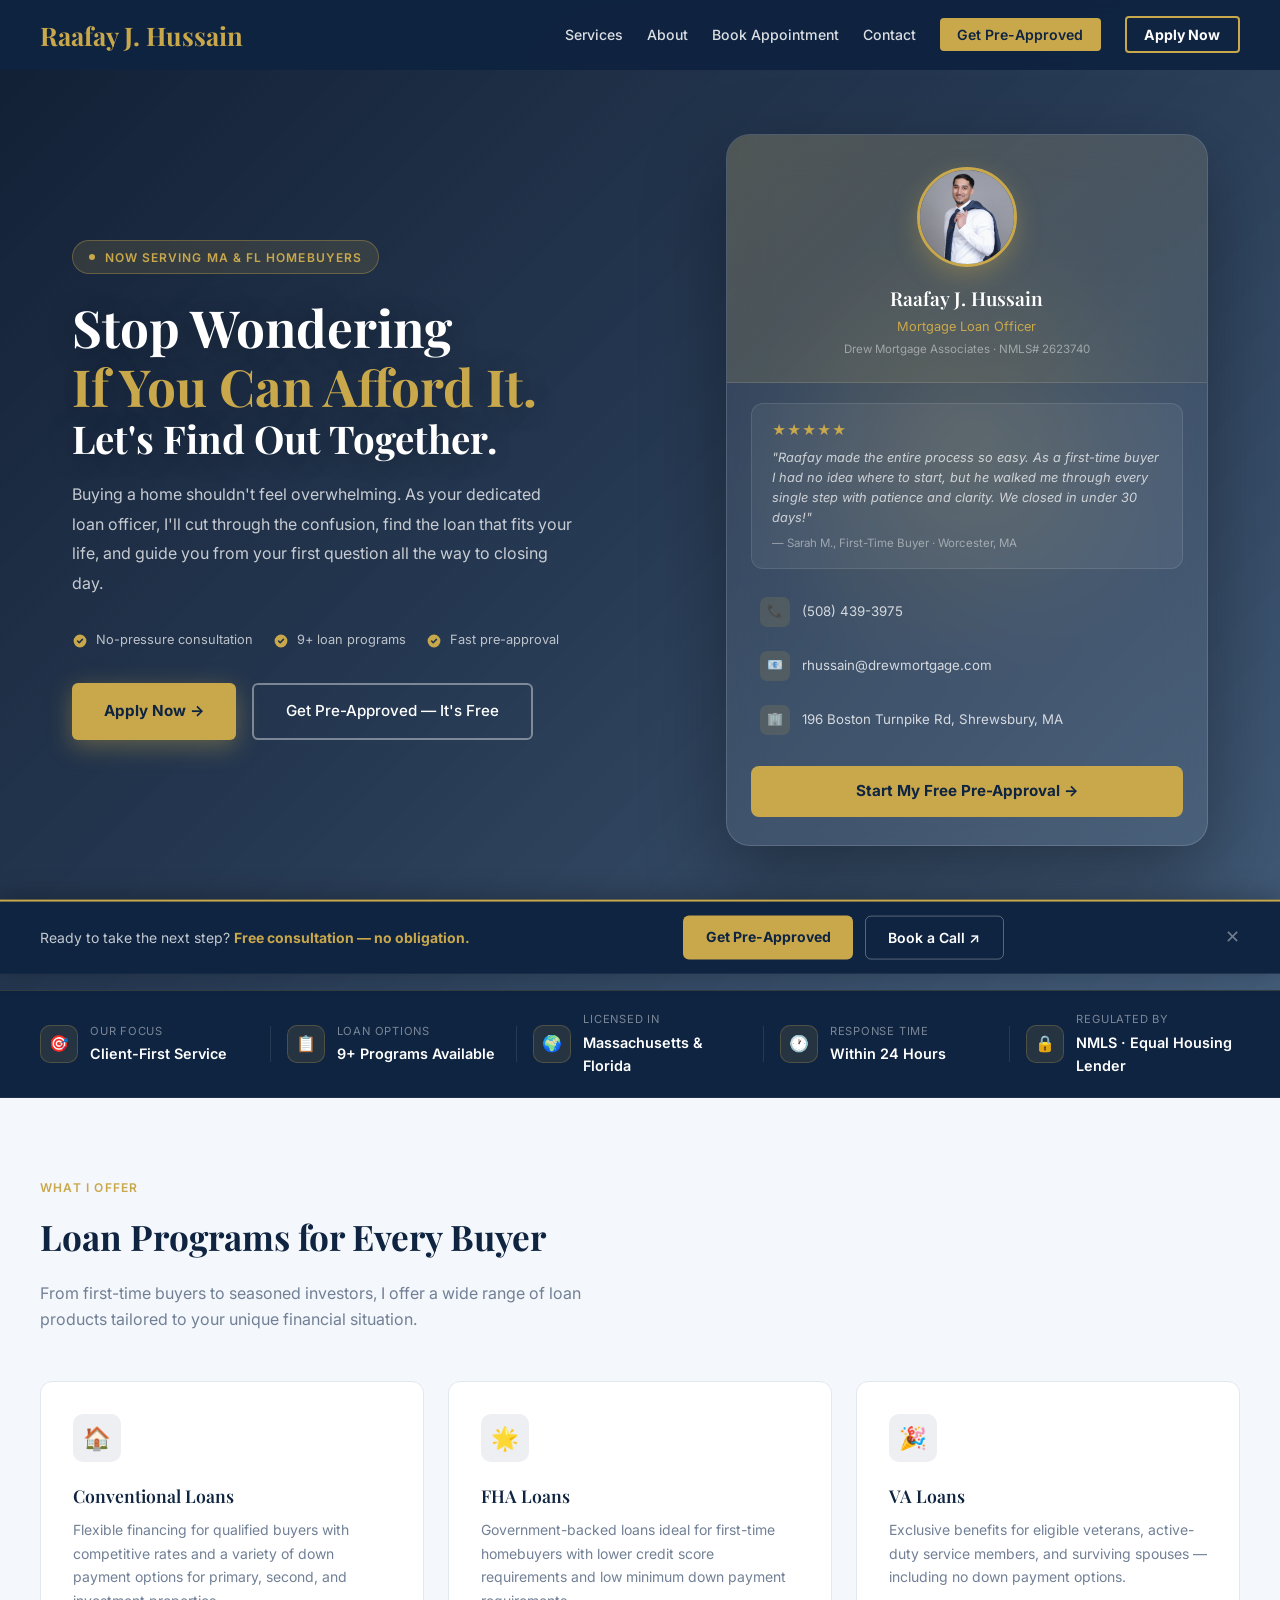
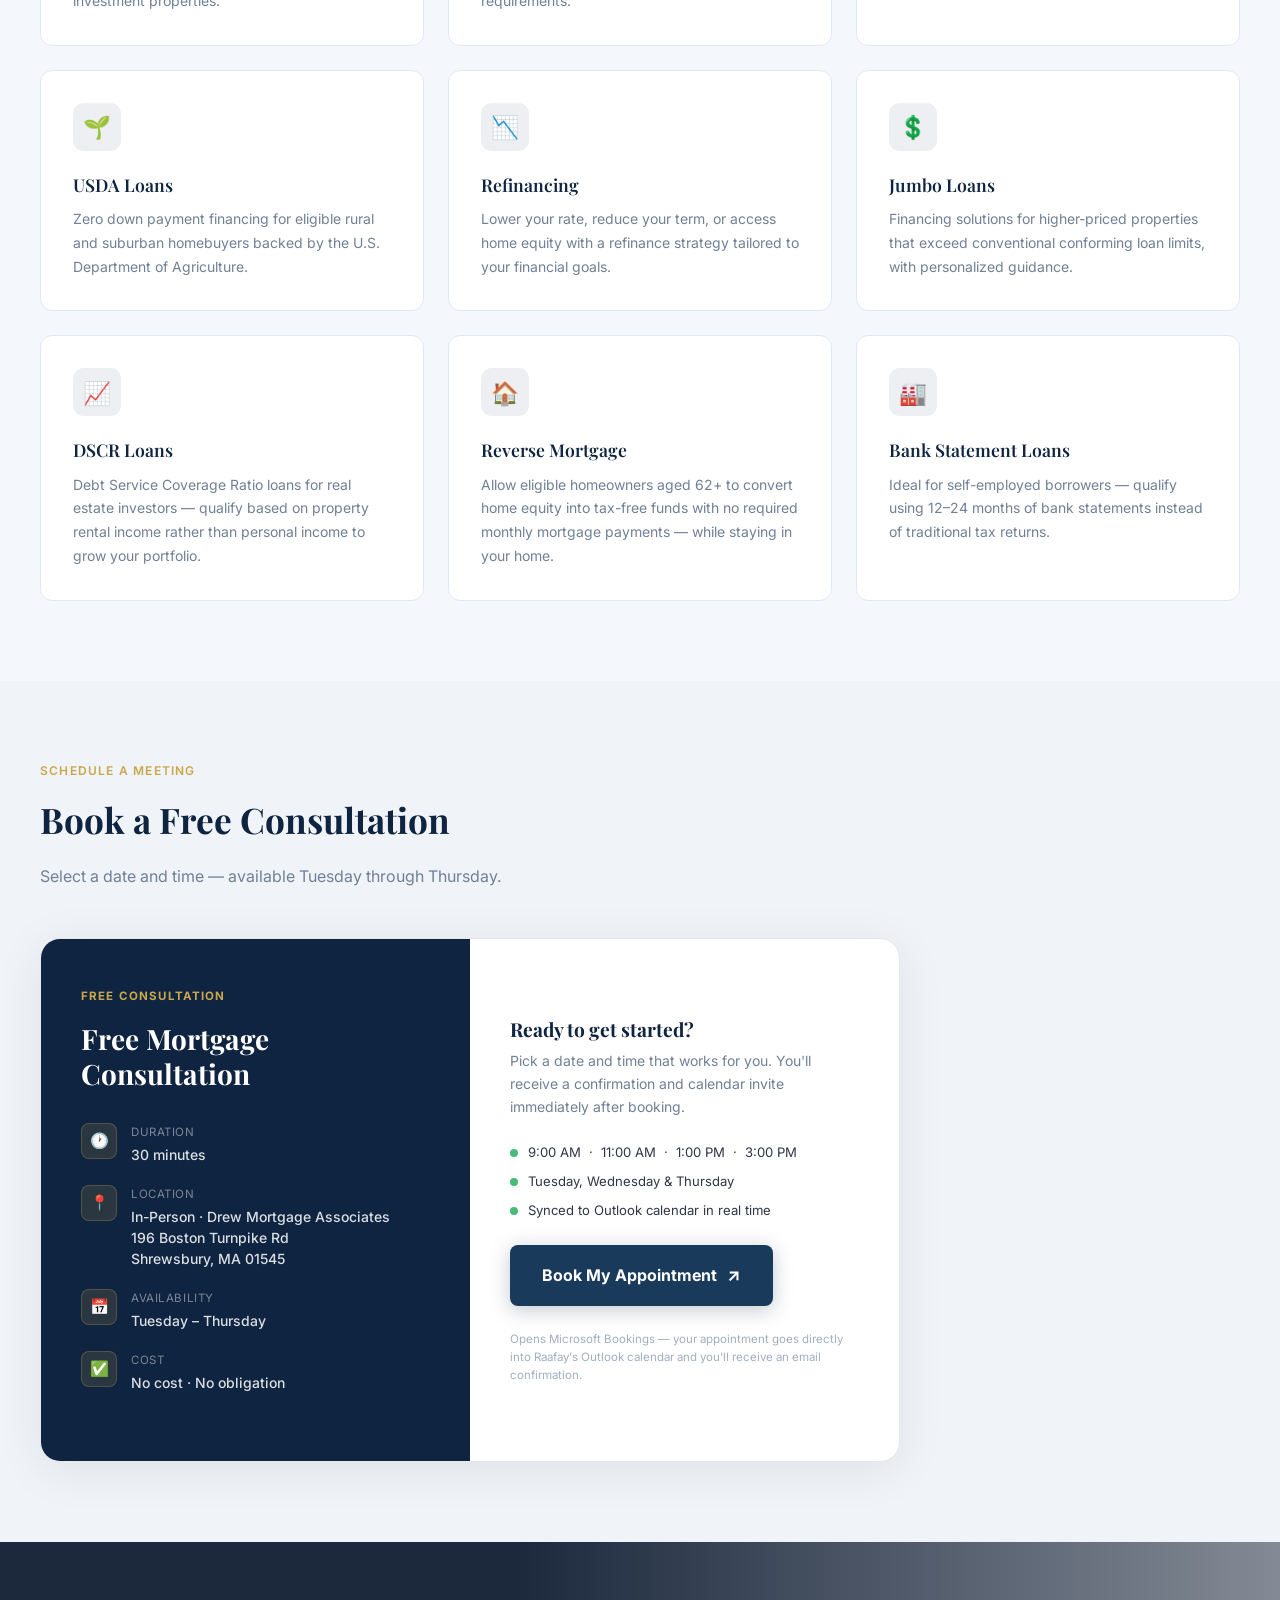
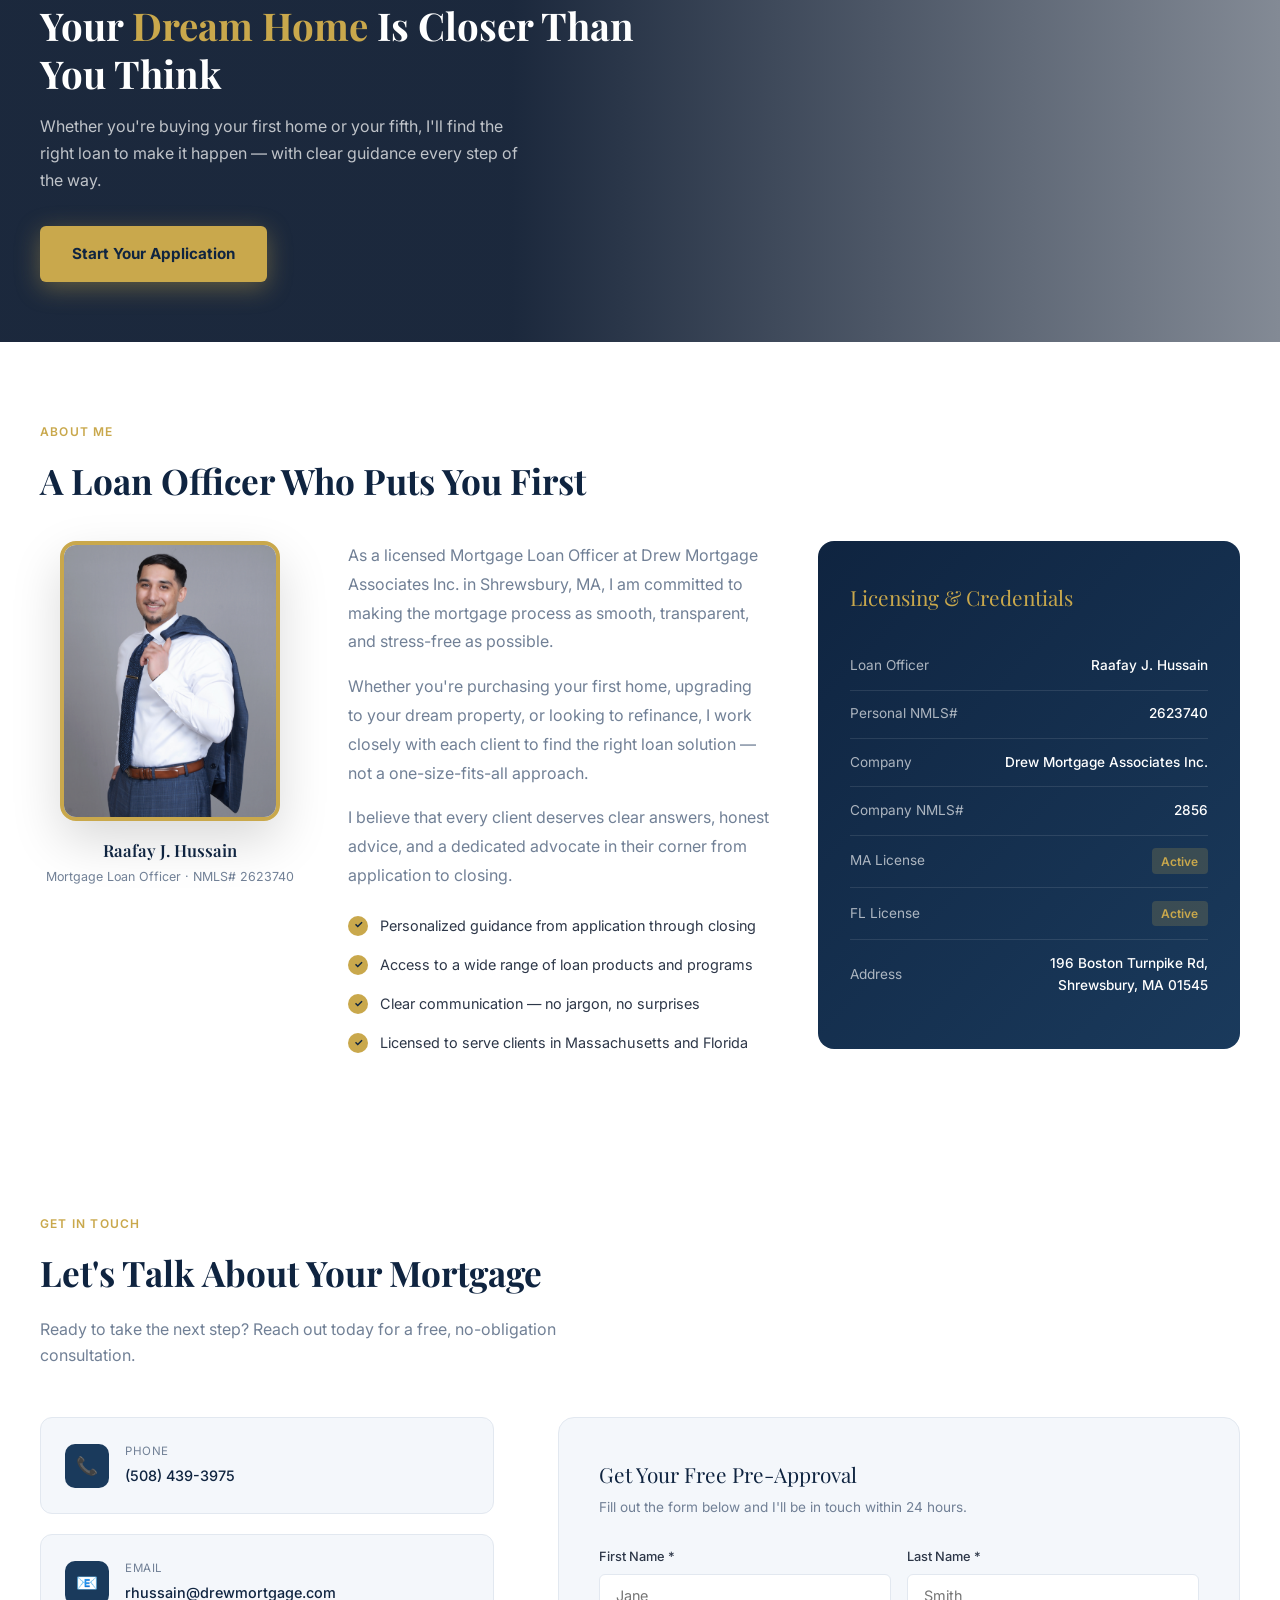
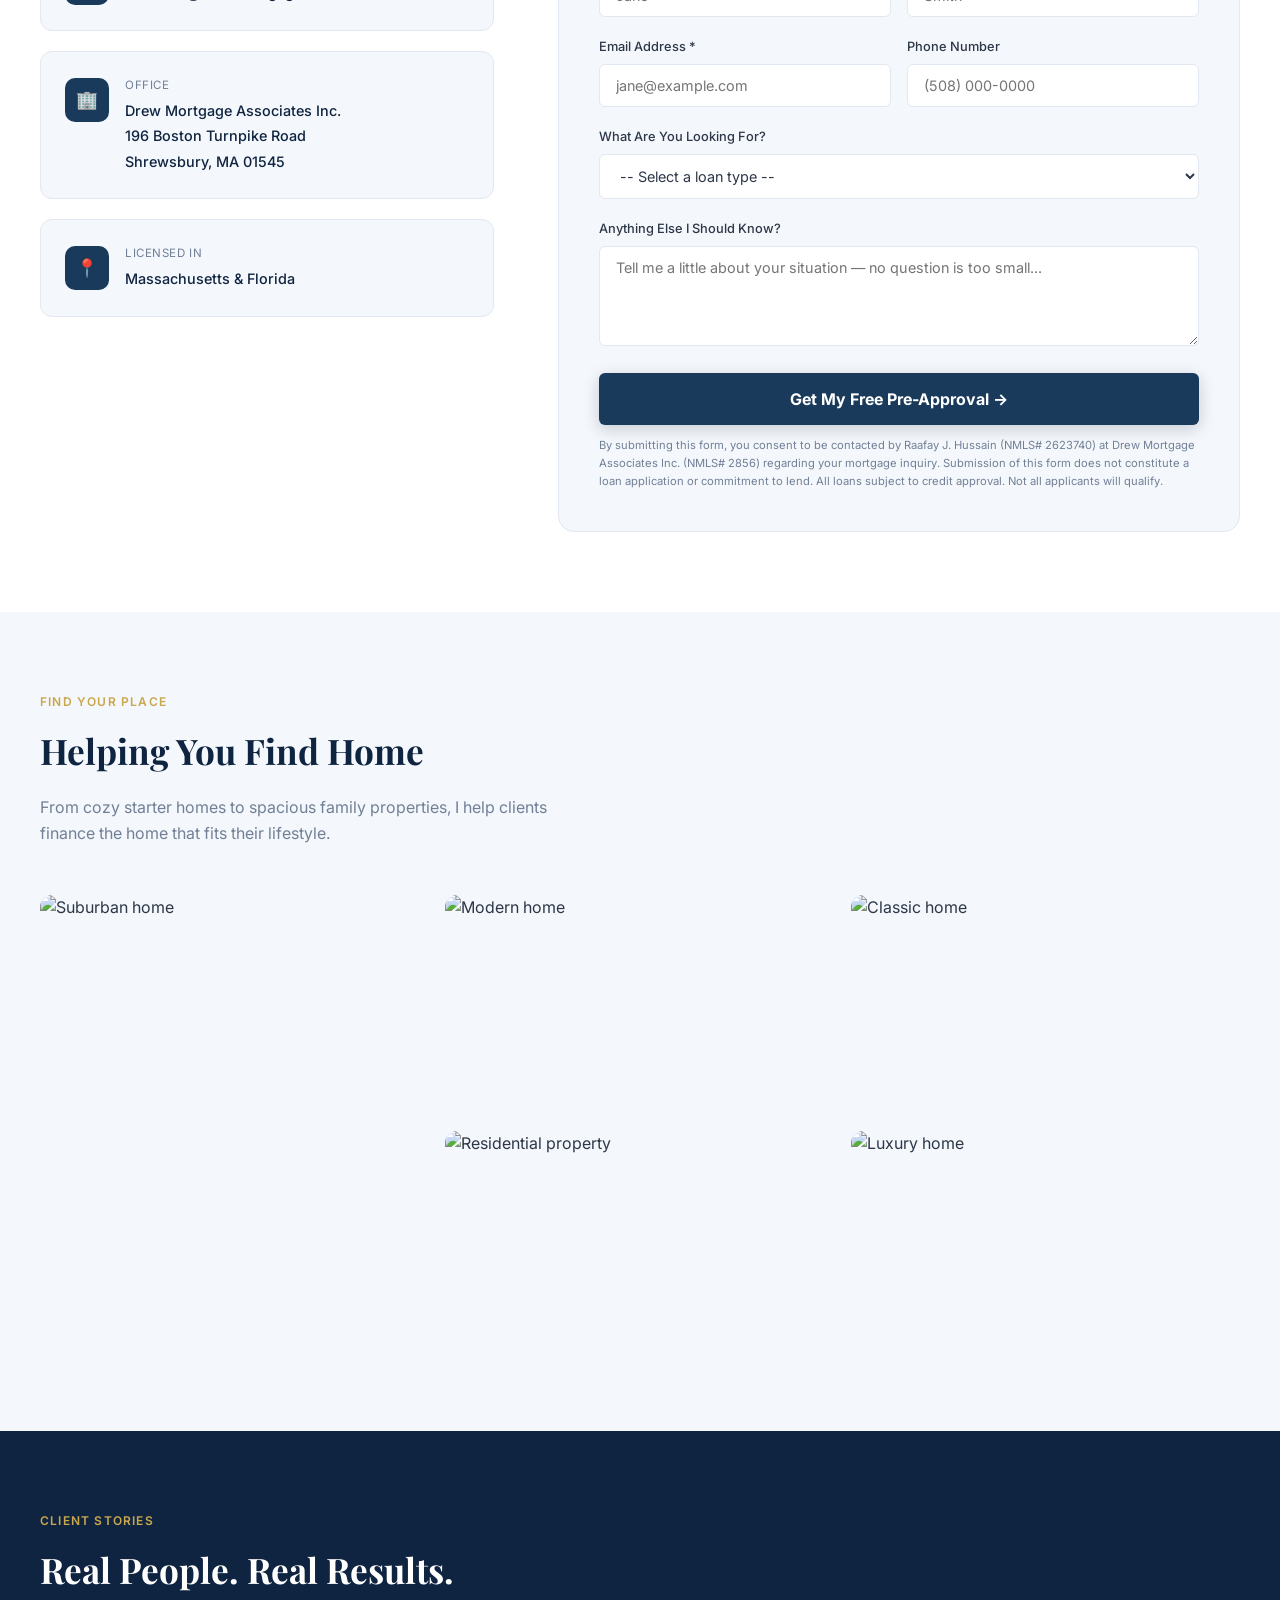
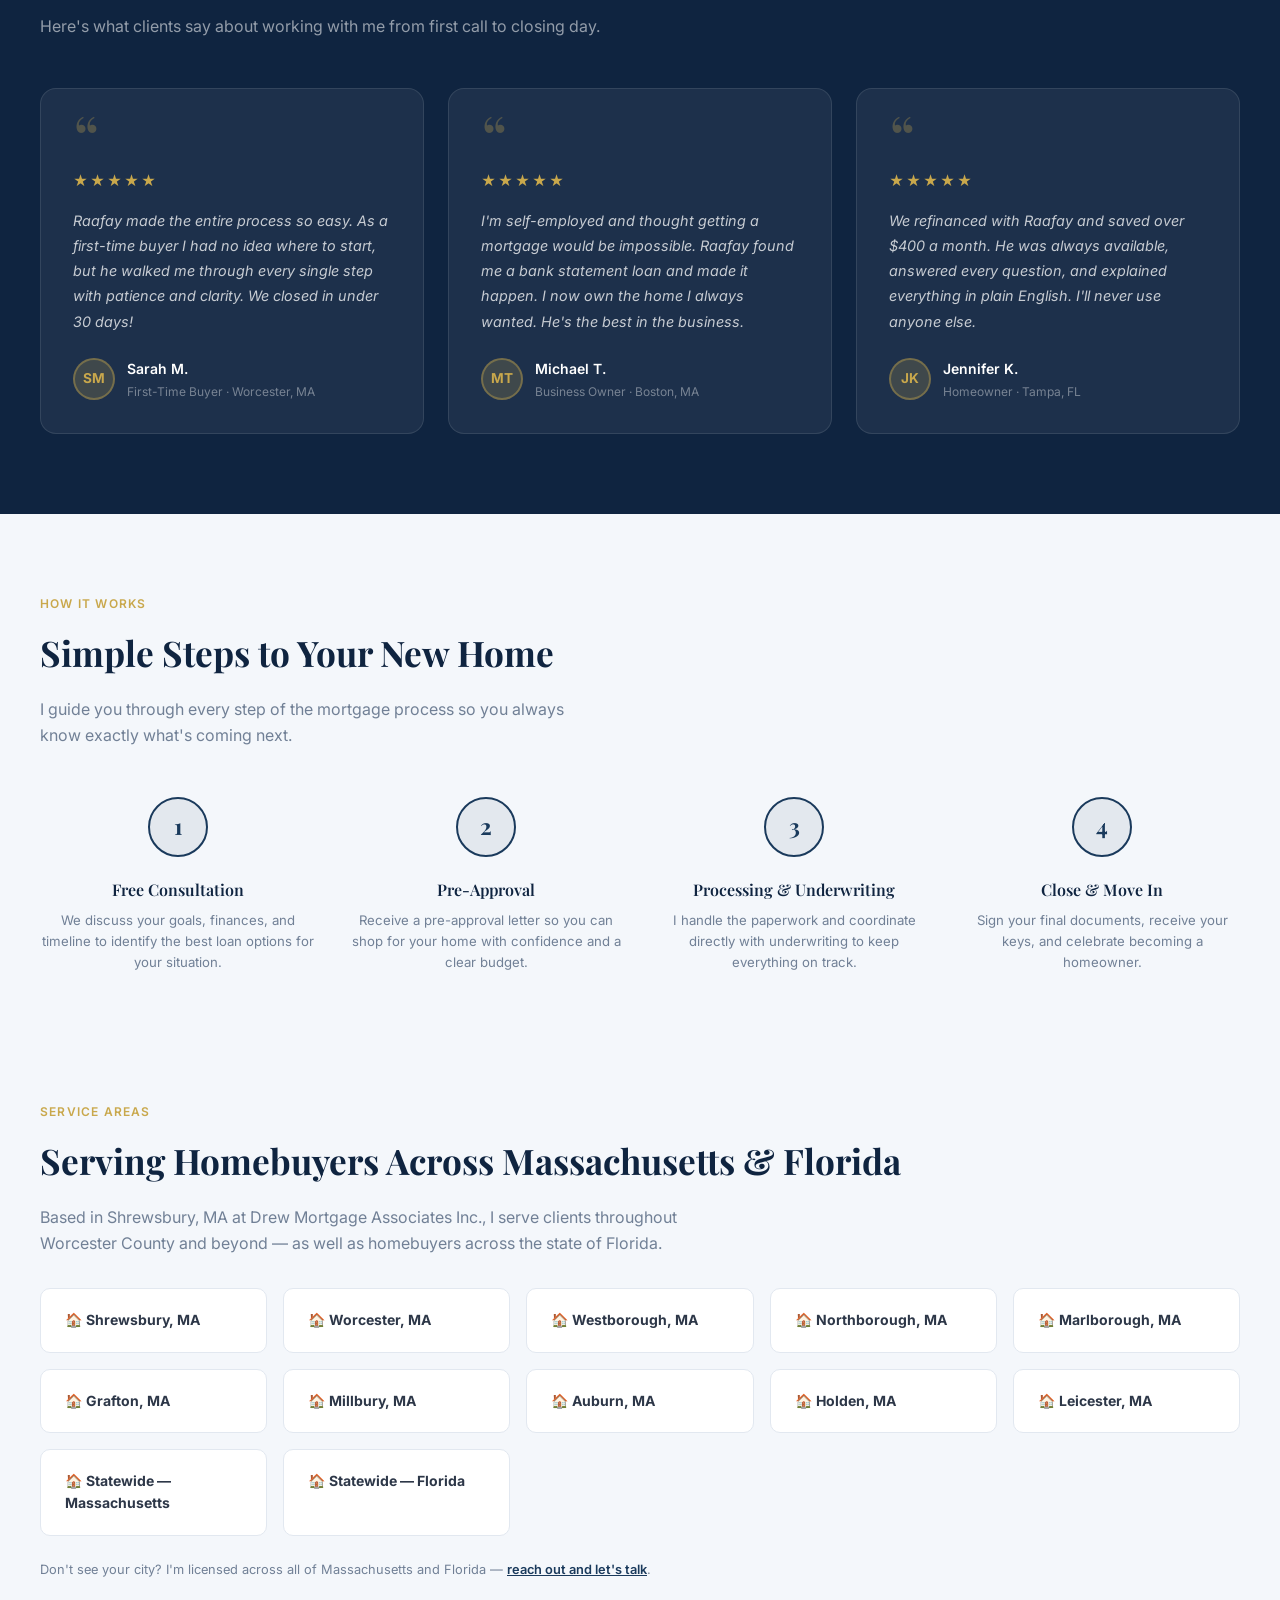
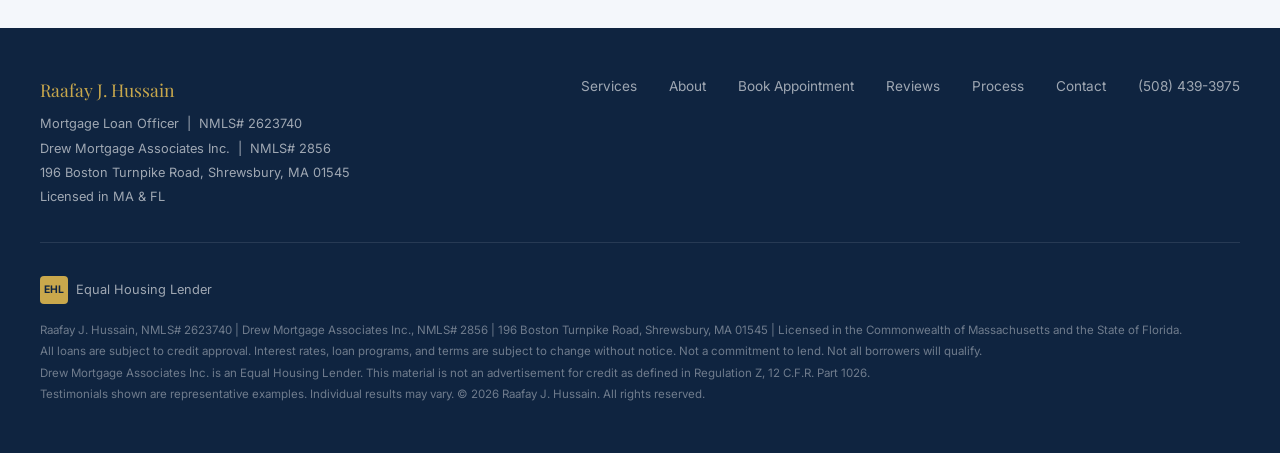
==== commit 61cb34a3: "Remove Call Today button from hero to reduce clutter Co-Authored-By: Claude Sonnet 4.6 <noreply@anth" ====
--- a/index.html
+++ b/index.html
@@ -451,7 +451,6 @@
             <div class="hero-cta-group">
                 <a href="https://idp.elliemae.com/authorize?site_id=9111932669&response_type=code&redirect_uri=https%3A%2F%2Fdrewmortgage.mymortgage-online.com%2Fborrower-app%2Flogin%2F%3Flar%3Damohamed%26workFlowId%3D50152%26dest%3D%2Floan-app%2F%26guestuser%3D1%26siteId%3D9111932669&client_id=srtrz0d2&scope=ccbp%20cc&instance_id=be11171033&logo_url=https%3A%2F%2Fstore.asset.ecc.mortgagetech.ice.com%2Fd2a927b6-b5a4-45aa-b0df-c8dc6c5ccf44&logo_url_href=https%3A%2F%2Fwww.drewmortgage.com%2F&logo_alt_text=Logo&bust=90&apiBaseUrl=https://api.elliemae.com" target="_blank" class="btn-primary">Apply Now &#8594;</a>
                 <a href="#contact" class="btn-outline">Get Pre-Approved — It's Free</a>
-                <a href="tel:5084393975" class="btn-call">&#128222; Call Today &nbsp;·&nbsp; (508) 439-3975</a>
             </div>
         </div>
         <div class="hero-card">
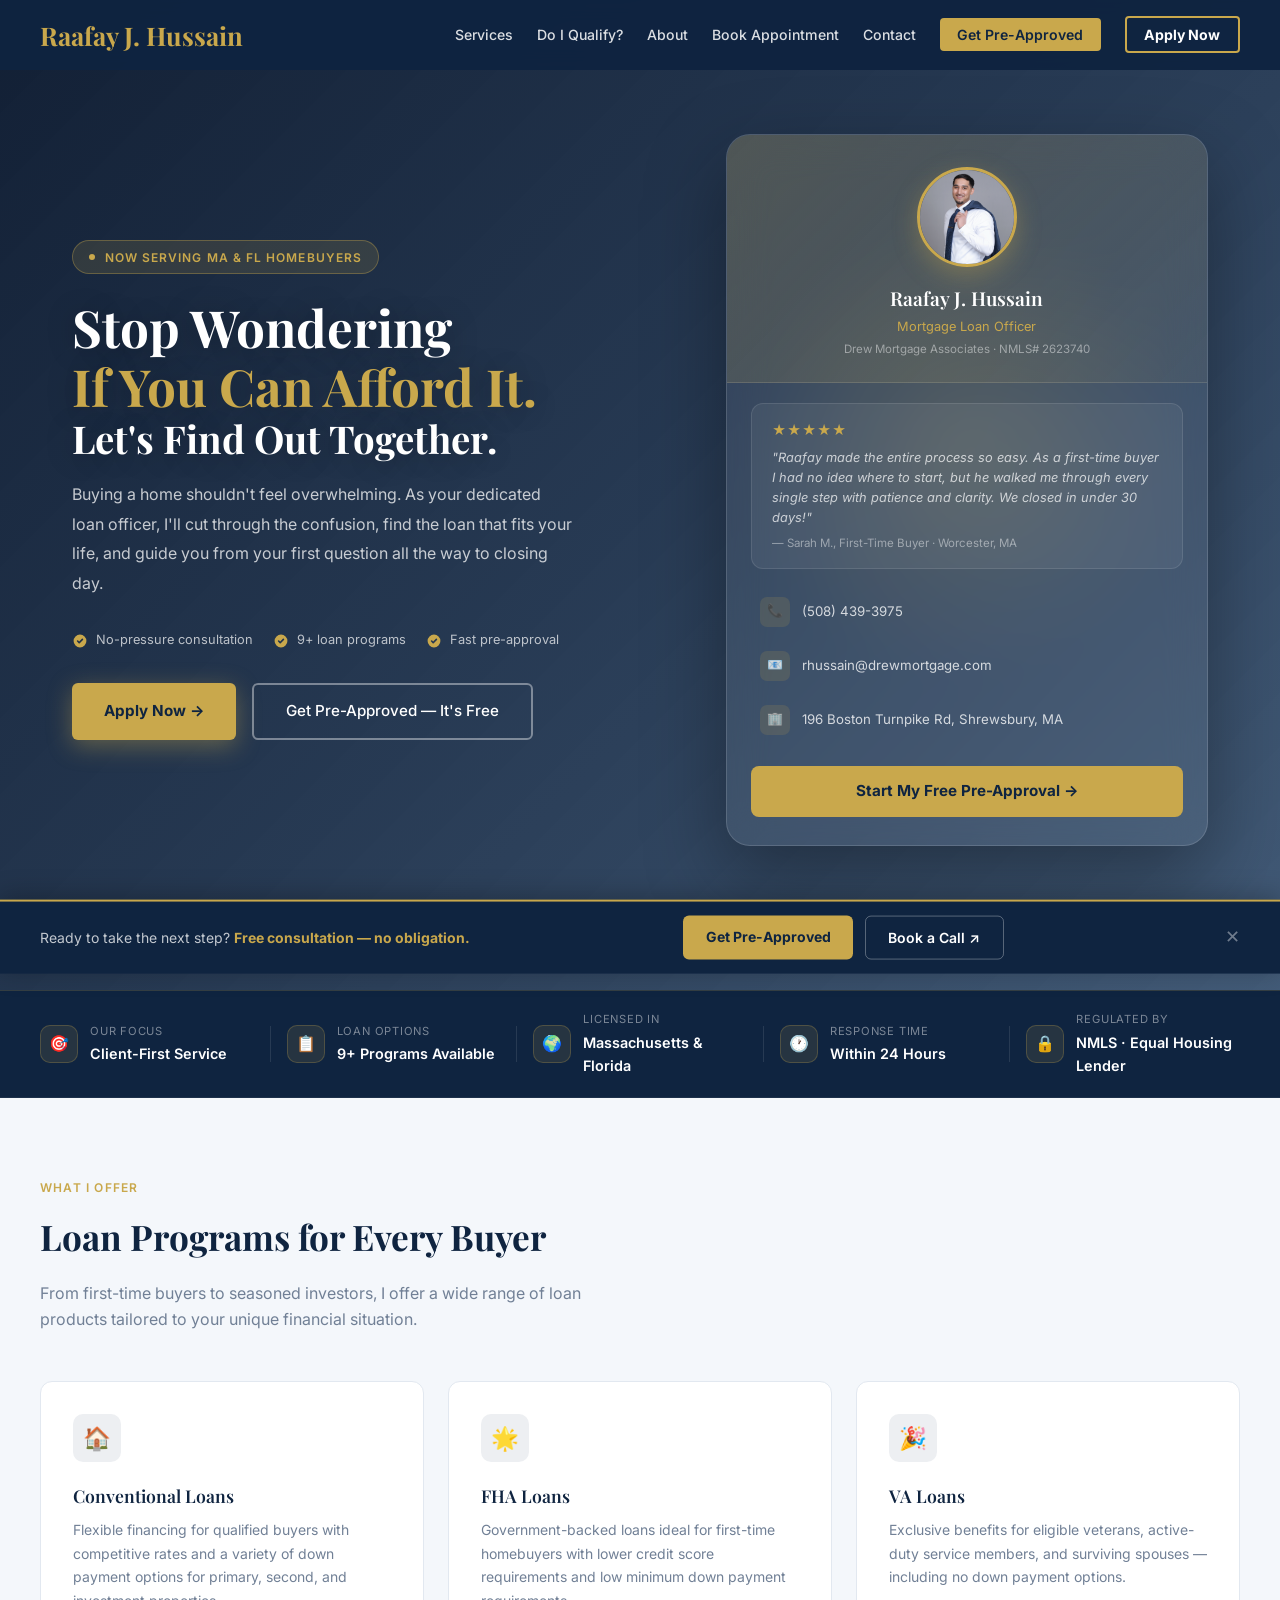
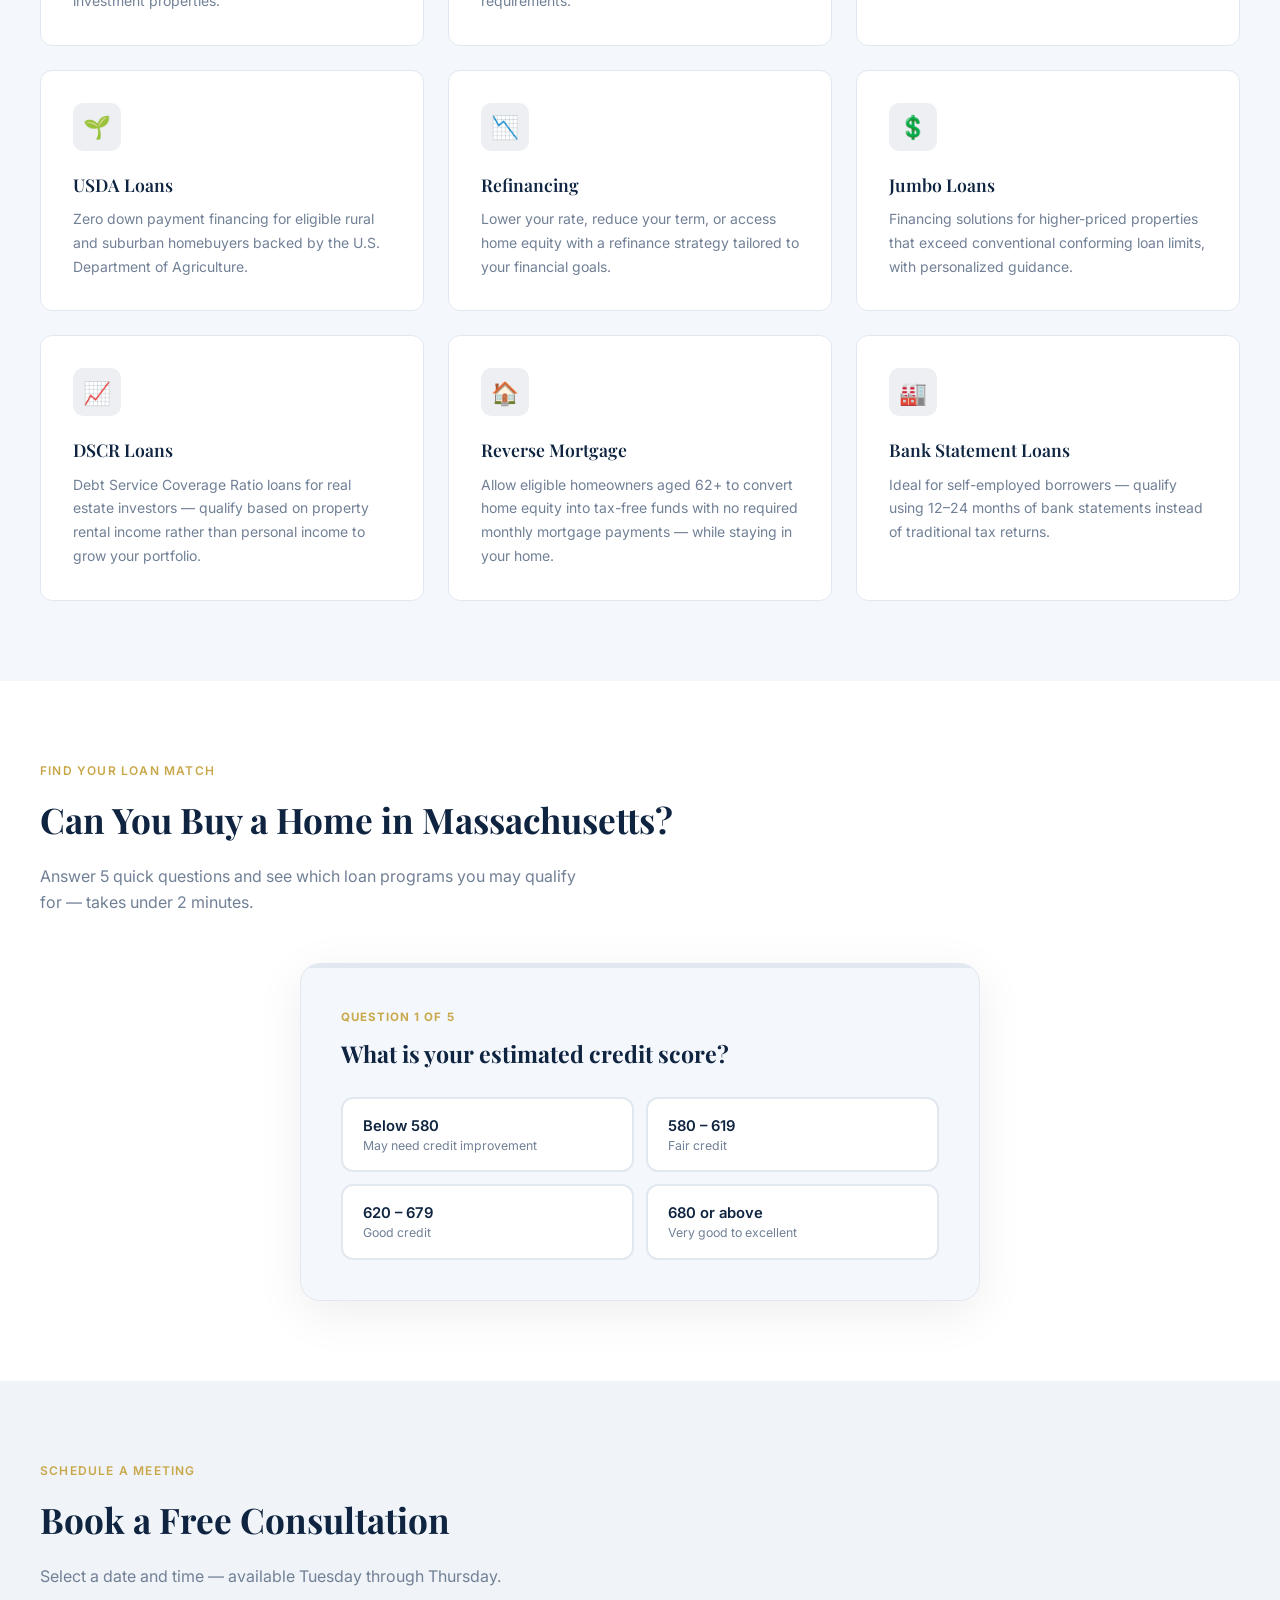
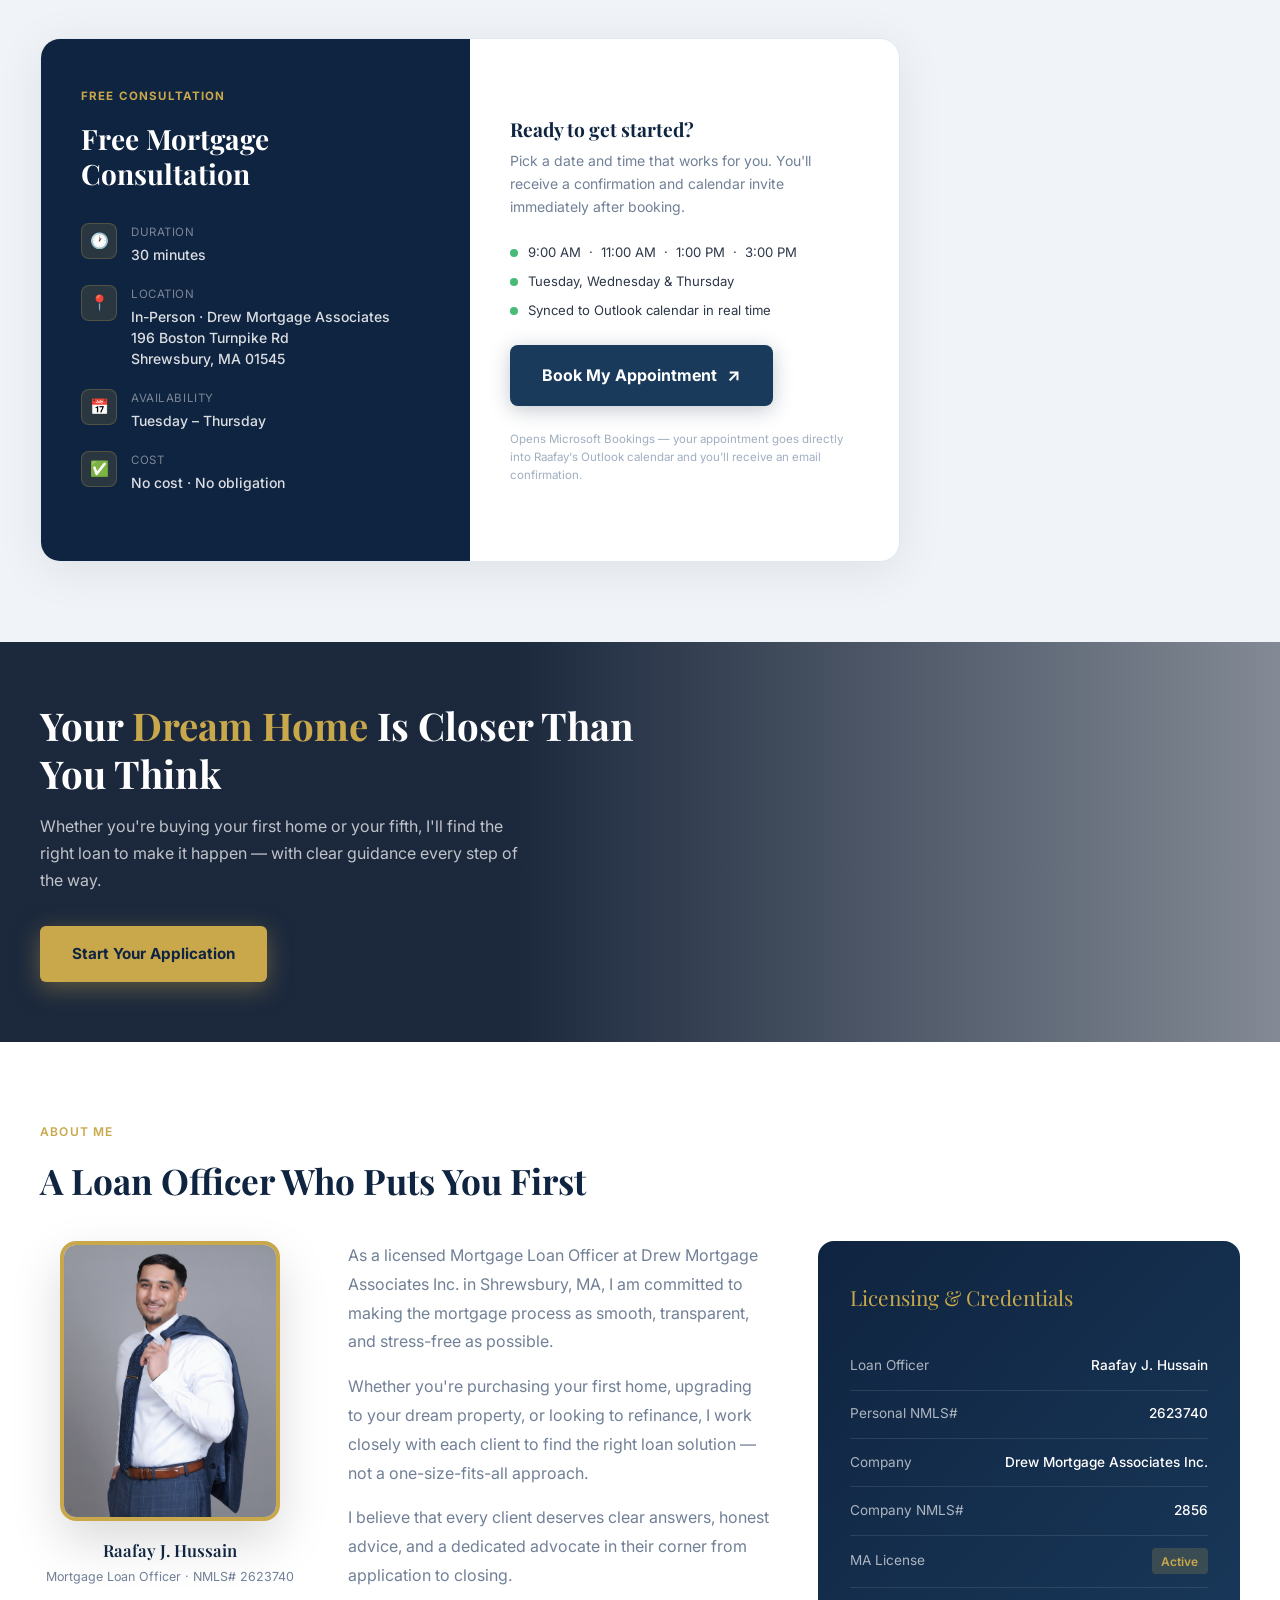
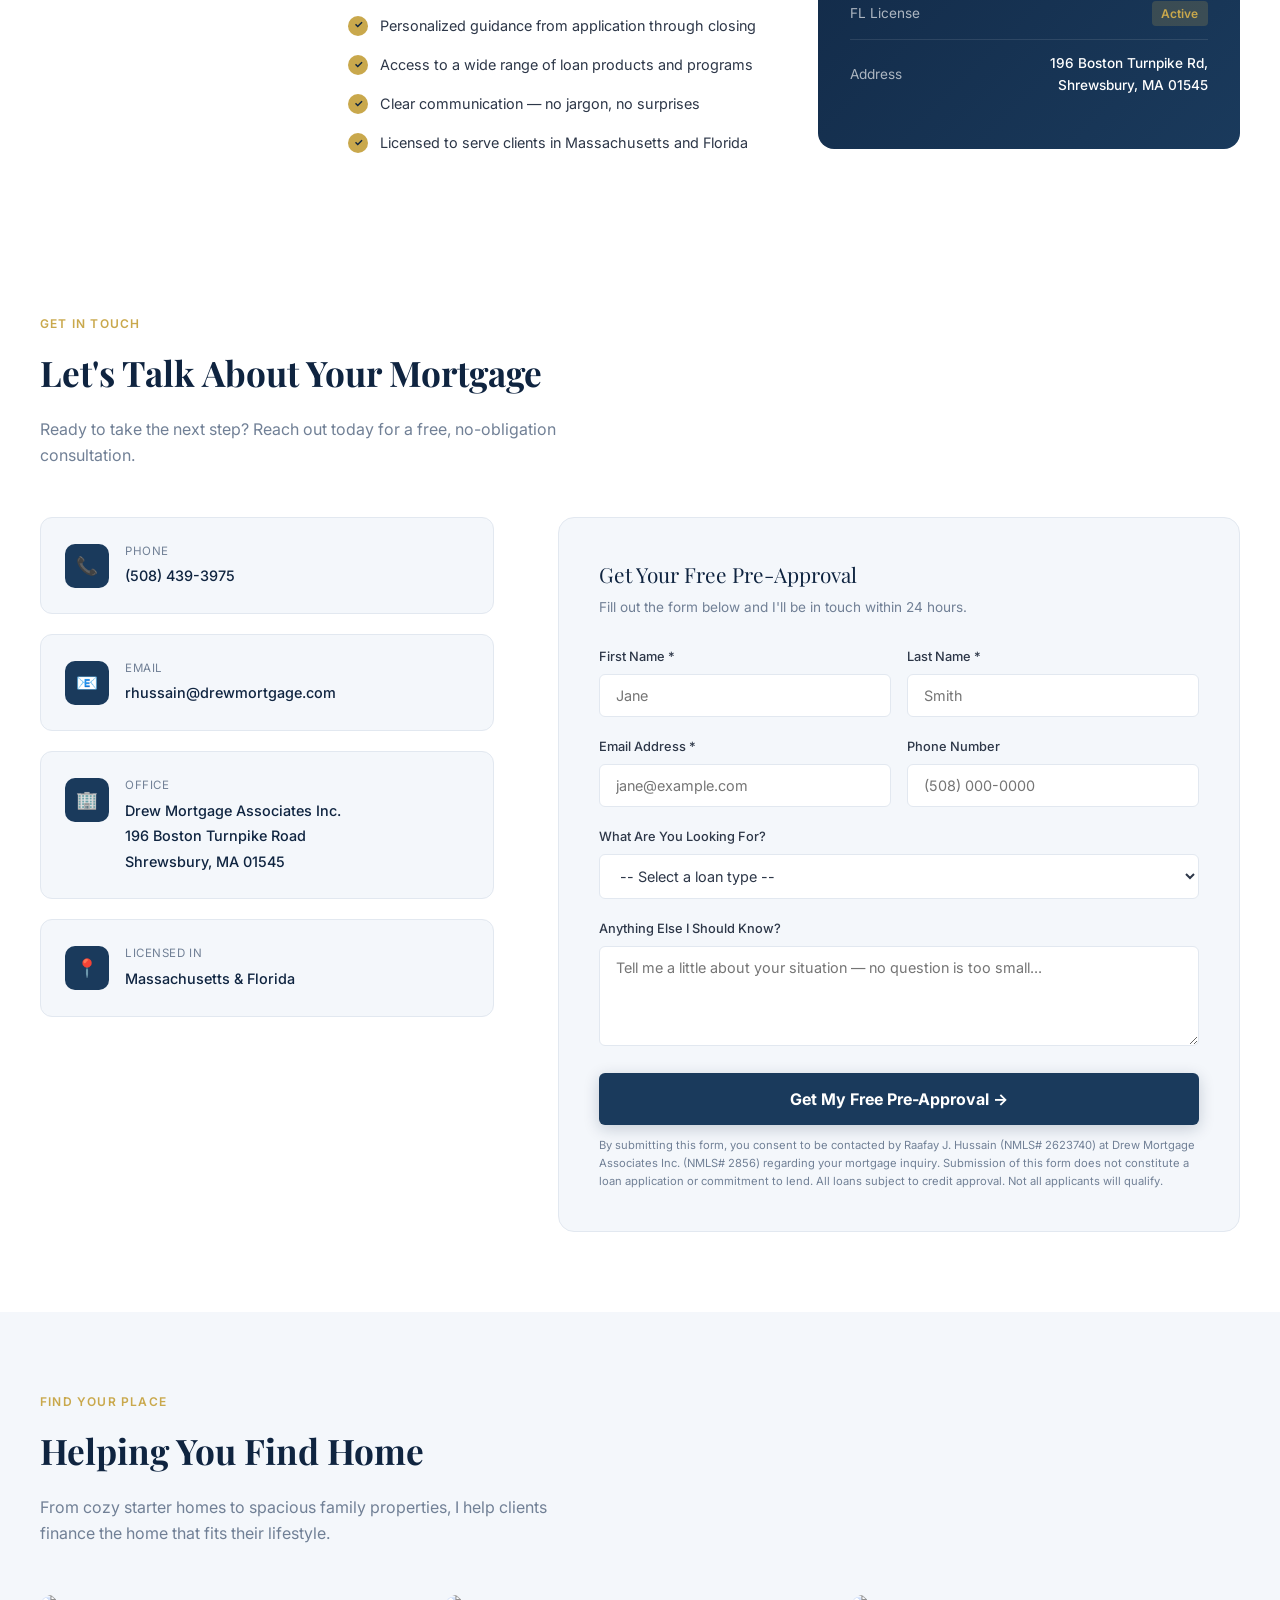
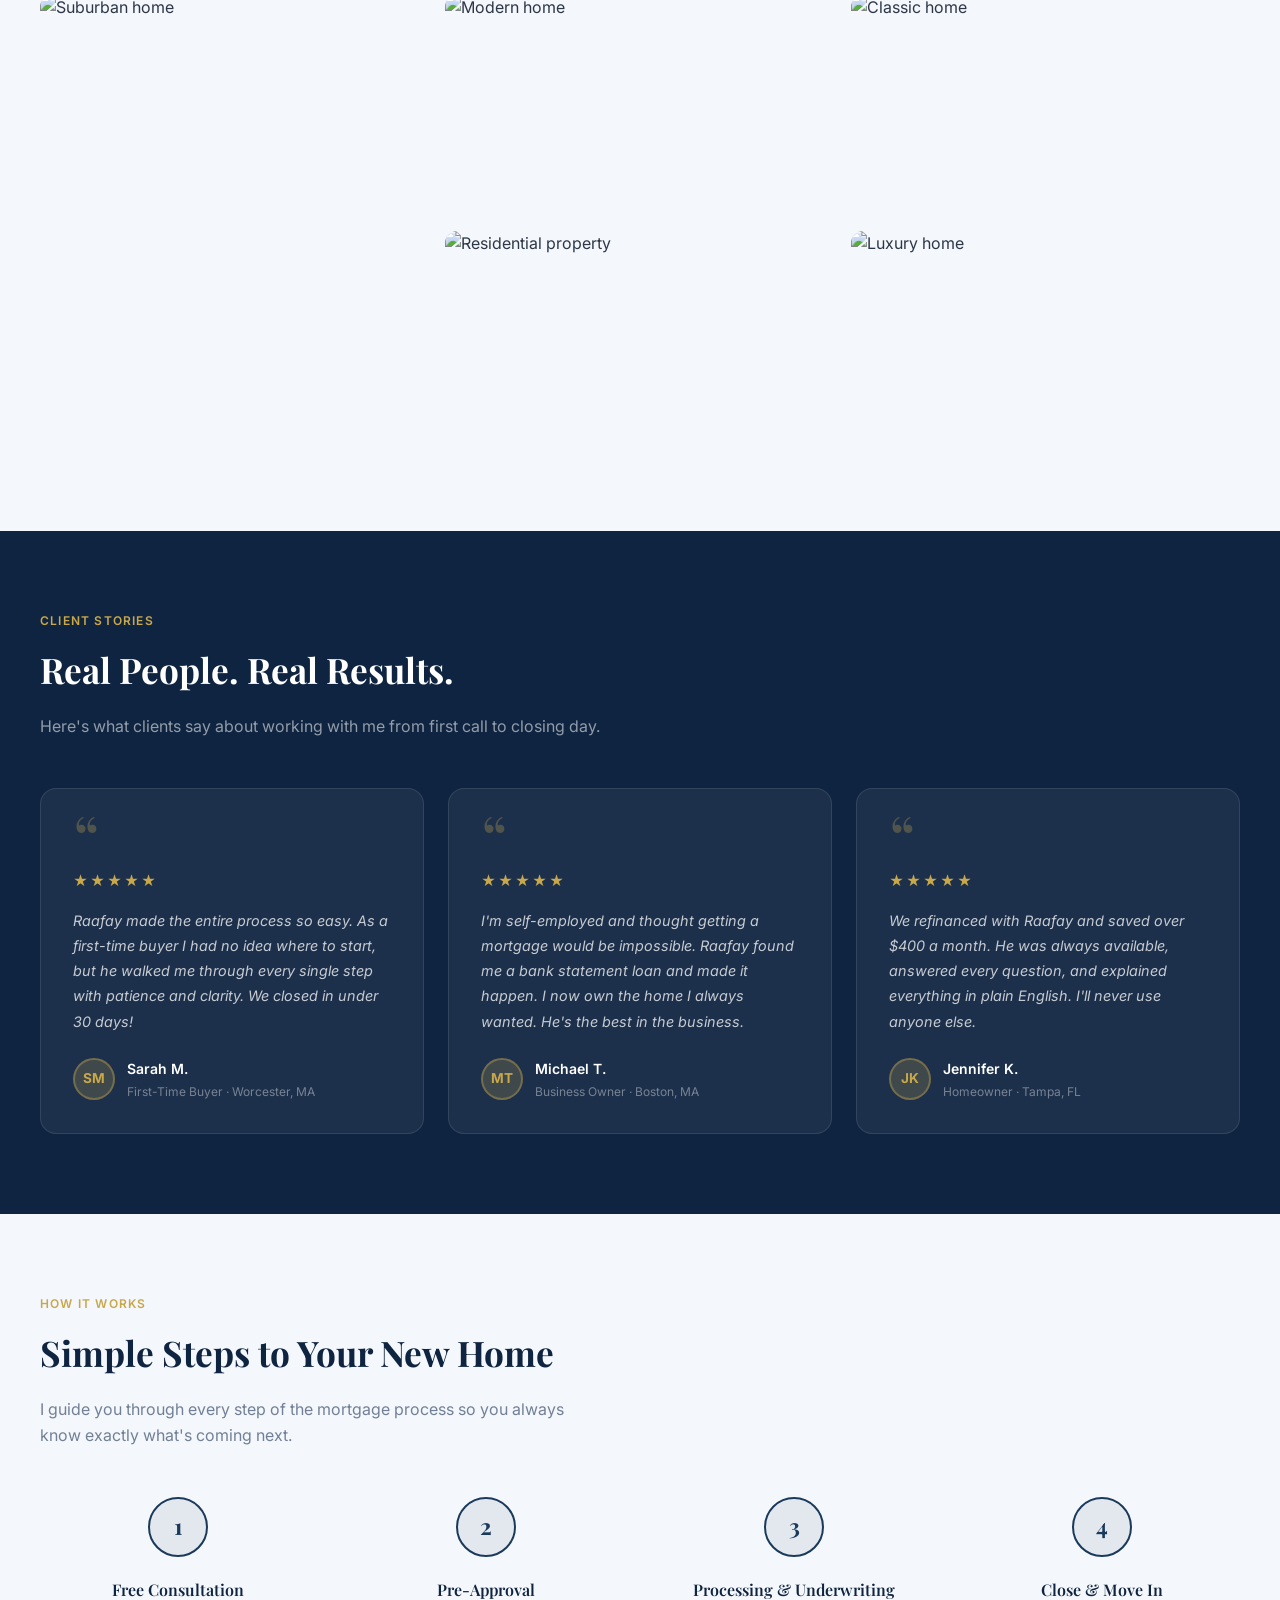
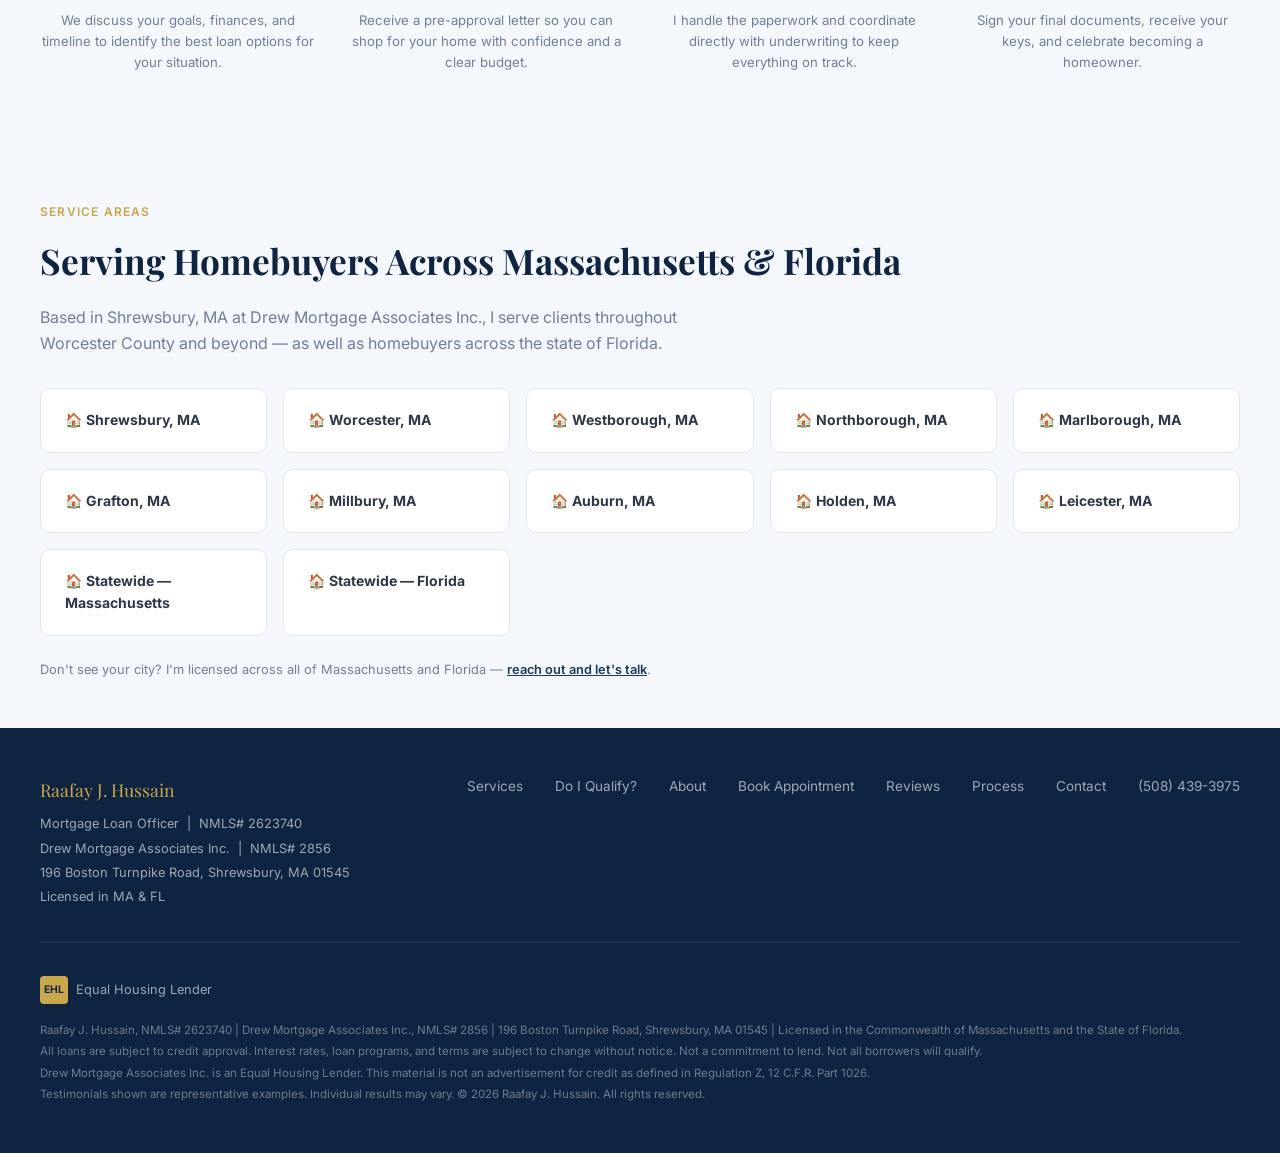
==== commit def74a65: "Add mortgage quiz with lead capture and loan program results Co-Authored-By: Claude Sonnet 4.6 <nore" ====
--- a/index.html
+++ b/index.html
@@ -327,6 +327,58 @@
         .form-submit:hover { background: var(--navy-dark); transform: translateY(-1px); }
         .form-disclaimer { font-size: 0.7rem; color: var(--text-light); margin-top: 0.75rem; line-height: 1.6; }
 
+        /* ── Quiz ── */
+        .quiz-section { background: var(--white); }
+        .quiz-wrapper { max-width: 680px; margin: 3rem auto 0; background: var(--light); border-radius: 20px; border: 1px solid #e2e8f0; overflow: hidden; box-shadow: 0 12px 50px rgba(0,0,0,0.07); }
+        .quiz-progress { height: 4px; background: #e2e8f0; }
+        .quiz-progress-bar { height: 100%; background: var(--gold); transition: width 0.4s ease; width: 0%; }
+        .quiz-steps { padding: 2.5rem; }
+        .quiz-step { display: none; }
+        .quiz-step.active { display: block; animation: quizFade 0.3s ease; }
+        @keyframes quizFade { from { opacity: 0; transform: translateY(10px); } to { opacity: 1; transform: translateY(0); } }
+        .quiz-step-num { font-size: 0.72rem; font-weight: 700; letter-spacing: 0.09em; text-transform: uppercase; color: var(--gold); margin-bottom: 0.75rem; }
+        .quiz-question { font-family: 'Playfair Display', serif; font-size: 1.45rem; color: var(--navy-dark); margin-bottom: 1.75rem; line-height: 1.3; }
+        .quiz-step-sub { font-size: 0.875rem; color: var(--text-light); margin-top: -1rem; margin-bottom: 1.5rem; line-height: 1.6; }
+        .quiz-options { display: grid; grid-template-columns: 1fr 1fr; gap: 0.75rem; }
+        .quiz-options-2 { grid-template-columns: 1fr 1fr; }
+        .quiz-option { background: white; border: 2px solid #e2e8f0; border-radius: 12px; padding: 1.1rem 1.25rem; text-align: left; cursor: pointer; transition: all 0.2s; display: flex; flex-direction: column; gap: 0.2rem; font-family: 'Inter', sans-serif; }
+        .quiz-option:hover { border-color: var(--navy); background: rgba(26,58,92,0.03); }
+        .quiz-option.selected { border-color: var(--navy); background: rgba(26,58,92,0.06); }
+        .quiz-option-icon { font-size: 1.3rem; margin-bottom: 0.2rem; }
+        .quiz-option-label { font-weight: 600; color: var(--navy-dark); font-size: 0.925rem; }
+        .quiz-option-desc { font-size: 0.77rem; color: var(--text-light); }
+        .quiz-form-row { display: grid; grid-template-columns: 1fr 1fr; gap: 1rem; margin-bottom: 0; }
+        .quiz-form-group { margin-bottom: 1rem; }
+        .quiz-form-group label { display: block; font-size: 0.8rem; font-weight: 600; color: var(--text); margin-bottom: 0.4rem; }
+        .quiz-form-group input { width: 100%; padding: 0.75rem 1rem; border: 1px solid #e2e8f0; border-radius: 8px; font-family: 'Inter', sans-serif; font-size: 0.9rem; color: var(--text); background: white; transition: border-color 0.2s; }
+        .quiz-form-group input:focus { outline: none; border-color: var(--navy); box-shadow: 0 0 0 3px rgba(26,58,92,0.08); }
+        .quiz-submit-btn { width: 100%; background: var(--navy); color: white; border: none; padding: 1rem; border-radius: 8px; font-family: 'Inter', sans-serif; font-size: 1rem; font-weight: 700; cursor: pointer; transition: all 0.2s; margin-top: 0.25rem; }
+        .quiz-submit-btn:hover { background: var(--navy-dark); transform: translateY(-1px); }
+        .quiz-submit-btn:disabled { opacity: 0.6; cursor: not-allowed; transform: none; }
+        .quiz-form-disclaimer { font-size: 0.68rem; color: var(--text-light); margin-top: 0.75rem; line-height: 1.6; }
+        .quiz-results { padding: 2.5rem; display: none; }
+        .quiz-results-header { text-align: center; margin-bottom: 2rem; }
+        .quiz-results-check { width: 54px; height: 54px; background: #48bb78; border-radius: 50%; display: flex; align-items: center; justify-content: center; color: white; font-size: 1.3rem; font-weight: 700; margin: 0 auto 1rem; }
+        .quiz-results-title { font-family: 'Playfair Display', serif; font-size: 1.3rem; color: var(--navy-dark); }
+        .quiz-programs { display: flex; flex-direction: column; gap: 0.75rem; margin-bottom: 2rem; }
+        .quiz-program { background: white; border: 1px solid #e2e8f0; border-left: 4px solid var(--gold); border-radius: 10px; padding: 1.1rem 1.25rem; display: flex; align-items: flex-start; gap: 1rem; }
+        .quiz-program-icon { font-size: 1.35rem; flex-shrink: 0; margin-top: 1px; }
+        .quiz-program-name { font-weight: 700; color: var(--navy-dark); font-size: 0.95rem; margin-bottom: 0.2rem; }
+        .quiz-program-desc { font-size: 0.8rem; color: var(--text-light); line-height: 1.6; }
+        .quiz-results-cta { text-align: center; border-top: 1px solid #e2e8f0; padding-top: 2rem; }
+        .quiz-results-note { font-size: 0.8rem; color: var(--text-light); margin-bottom: 1.5rem; max-width: 480px; margin-left: auto; margin-right: auto; line-height: 1.7; }
+        .quiz-results-btns { display: flex; gap: 1rem; justify-content: center; flex-wrap: wrap; }
+        .quiz-btn-outline { border: 2px solid var(--navy); color: var(--navy) !important; padding: 0.9rem 2rem; border-radius: 6px; font-weight: 600; font-size: 0.95rem; text-decoration: none; transition: all 0.25s; display: inline-block; }
+        .quiz-btn-outline:hover { border-color: var(--gold); color: var(--gold) !important; }
+        @media (max-width: 600px) {
+            .quiz-options { grid-template-columns: 1fr; }
+            .quiz-options-2 { grid-template-columns: 1fr 1fr; }
+            .quiz-form-row { grid-template-columns: 1fr; }
+            .quiz-steps, .quiz-results { padding: 1.75rem 1.5rem; }
+            .quiz-question { font-size: 1.2rem; }
+            .quiz-results-btns { flex-direction: column; }
+        }
+
         /* ── Sticky CTA Bar ── */
         .sticky-cta { position: fixed; bottom: 0; left: 0; right: 0; background: var(--navy-dark); border-top: 2px solid var(--gold); z-index: 998; padding: 0.875rem 2rem; box-shadow: 0 -4px 24px rgba(0,0,0,0.25); transform: translateY(100%); transition: transform 0.4s; }
         .sticky-cta.visible { transform: translateY(0); }
@@ -407,6 +459,7 @@
         <a href="#" class="nav-logo">Raafay J. Hussain</a>
         <ul class="nav-links">
             <li><a href="#services">Services</a></li>
+            <li><a href="#quiz">Do I Qualify?</a></li>
             <li><a href="#about">About</a></li>
             <li><a href="#appointments">Book Appointment</a></li>
             <li><a href="#contact">Contact</a></li>
@@ -422,6 +475,7 @@
 <!-- Mobile Menu -->
 <div class="mobile-menu" id="mobileMenu">
     <a href="#services" onclick="closeMenu()">Services</a>
+    <a href="#quiz" onclick="closeMenu()">Do I Qualify?</a>
     <a href="#about" onclick="closeMenu()">About</a>
     <a href="#appointments" onclick="closeMenu()">Book Appointment</a>
     <a href="#testimonials" onclick="closeMenu()">Reviews</a>
@@ -509,6 +563,173 @@
             <div class="service-card"><div class="service-icon">&#127968;</div><div class="service-title">Reverse Mortgage</div><p class="service-desc">Allow eligible homeowners aged 62+ to convert home equity into tax-free funds with no required monthly mortgage payments — while staying in your home.</p></div>
             <div class="service-card"><div class="service-icon">&#127981;</div><div class="service-title">Bank Statement Loans</div><p class="service-desc">Ideal for self-employed borrowers — qualify using 12–24 months of bank statements instead of traditional tax returns.</p></div>
         </div>
+    </div>
+</section>
+
+<!-- ── Mortgage Quiz ── -->
+<section class="quiz-section" id="quiz">
+    <div class="section-inner">
+        <div class="section-tag">Find Your Loan Match</div>
+        <h2 class="section-title">Can You Buy a Home in Massachusetts?</h2>
+        <p class="section-subtitle">Answer 5 quick questions and see which loan programs you may qualify for — takes under 2 minutes.</p>
+
+        <div class="quiz-wrapper">
+            <div class="quiz-progress"><div class="quiz-progress-bar" id="quizProgressBar"></div></div>
+
+            <div class="quiz-steps" id="quizSteps">
+
+                <!-- Q1: Credit Score -->
+                <div class="quiz-step active" data-step="1">
+                    <div class="quiz-step-num">Question 1 of 5</div>
+                    <h3 class="quiz-question">What is your estimated credit score?</h3>
+                    <div class="quiz-options">
+                        <button class="quiz-option" data-q="credit" data-v="under580" onclick="quizSelect(this)">
+                            <span class="quiz-option-label">Below 580</span>
+                            <span class="quiz-option-desc">May need credit improvement</span>
+                        </button>
+                        <button class="quiz-option" data-q="credit" data-v="580to619" onclick="quizSelect(this)">
+                            <span class="quiz-option-label">580 – 619</span>
+                            <span class="quiz-option-desc">Fair credit</span>
+                        </button>
+                        <button class="quiz-option" data-q="credit" data-v="620to679" onclick="quizSelect(this)">
+                            <span class="quiz-option-label">620 – 679</span>
+                            <span class="quiz-option-desc">Good credit</span>
+                        </button>
+                        <button class="quiz-option" data-q="credit" data-v="680plus" onclick="quizSelect(this)">
+                            <span class="quiz-option-label">680 or above</span>
+                            <span class="quiz-option-desc">Very good to excellent</span>
+                        </button>
+                    </div>
+                </div>
+
+                <!-- Q2: Income -->
+                <div class="quiz-step" data-step="2">
+                    <div class="quiz-step-num">Question 2 of 5</div>
+                    <h3 class="quiz-question">What is your approximate annual household income?</h3>
+                    <div class="quiz-options">
+                        <button class="quiz-option" data-q="income" data-v="under50k" onclick="quizSelect(this)">
+                            <span class="quiz-option-label">Under $50,000</span>
+                        </button>
+                        <button class="quiz-option" data-q="income" data-v="50to80k" onclick="quizSelect(this)">
+                            <span class="quiz-option-label">$50,000 – $80,000</span>
+                        </button>
+                        <button class="quiz-option" data-q="income" data-v="80to120k" onclick="quizSelect(this)">
+                            <span class="quiz-option-label">$80,000 – $120,000</span>
+                        </button>
+                        <button class="quiz-option" data-q="income" data-v="120kplus" onclick="quizSelect(this)">
+                            <span class="quiz-option-label">$120,000+</span>
+                        </button>
+                    </div>
+                </div>
+
+                <!-- Q3: Down Payment -->
+                <div class="quiz-step" data-step="3">
+                    <div class="quiz-step-num">Question 3 of 5</div>
+                    <h3 class="quiz-question">How much do you have saved for a down payment?</h3>
+                    <div class="quiz-options">
+                        <button class="quiz-option" data-q="down" data-v="0" onclick="quizSelect(this)">
+                            <span class="quiz-option-label">Nothing saved yet</span>
+                            <span class="quiz-option-desc">0%</span>
+                        </button>
+                        <button class="quiz-option" data-q="down" data-v="3to5" onclick="quizSelect(this)">
+                            <span class="quiz-option-label">A little</span>
+                            <span class="quiz-option-desc">3% – 5% of home price</span>
+                        </button>
+                        <button class="quiz-option" data-q="down" data-v="5to10" onclick="quizSelect(this)">
+                            <span class="quiz-option-label">Moderate</span>
+                            <span class="quiz-option-desc">5% – 10% of home price</span>
+                        </button>
+                        <button class="quiz-option" data-q="down" data-v="10plus" onclick="quizSelect(this)">
+                            <span class="quiz-option-label">Strong</span>
+                            <span class="quiz-option-desc">10%+ of home price</span>
+                        </button>
+                    </div>
+                </div>
+
+                <!-- Q4: Veteran -->
+                <div class="quiz-step" data-step="4">
+                    <div class="quiz-step-num">Question 4 of 5</div>
+                    <h3 class="quiz-question">Are you a U.S. Veteran or active-duty service member?</h3>
+                    <div class="quiz-options quiz-options-2">
+                        <button class="quiz-option" data-q="veteran" data-v="yes" onclick="quizSelect(this)">
+                            <span class="quiz-option-icon">&#127894;</span>
+                            <span class="quiz-option-label">Yes</span>
+                            <span class="quiz-option-desc">Veteran / Active-duty / Surviving spouse</span>
+                        </button>
+                        <button class="quiz-option" data-q="veteran" data-v="no" onclick="quizSelect(this)">
+                            <span class="quiz-option-icon">&#127968;</span>
+                            <span class="quiz-option-label">No</span>
+                            <span class="quiz-option-desc">Civilian buyer</span>
+                        </button>
+                    </div>
+                </div>
+
+                <!-- Q5: First-Time Buyer -->
+                <div class="quiz-step" data-step="5">
+                    <div class="quiz-step-num">Question 5 of 5</div>
+                    <h3 class="quiz-question">Is this your first home purchase?</h3>
+                    <div class="quiz-options quiz-options-2">
+                        <button class="quiz-option" data-q="firsttime" data-v="yes" onclick="quizSelect(this)">
+                            <span class="quiz-option-icon">&#128273;</span>
+                            <span class="quiz-option-label">Yes</span>
+                            <span class="quiz-option-desc">First-time homebuyer</span>
+                        </button>
+                        <button class="quiz-option" data-q="firsttime" data-v="no" onclick="quizSelect(this)">
+                            <span class="quiz-option-icon">&#127969;</span>
+                            <span class="quiz-option-label">No</span>
+                            <span class="quiz-option-desc">I've owned a home before</span>
+                        </button>
+                    </div>
+                </div>
+
+                <!-- Lead Gate -->
+                <div class="quiz-step" data-step="6">
+                    <div class="quiz-step-num">Almost There!</div>
+                    <h3 class="quiz-question">Where should I send your results?</h3>
+                    <p class="quiz-step-sub">Enter your contact info to see which programs you qualify for. No spam — ever.</p>
+                    <form id="quizLeadForm" onsubmit="submitQuizLead(event)">
+                        <div class="quiz-form-row">
+                            <div class="quiz-form-group">
+                                <label>First Name *</label>
+                                <input type="text" id="quizFirstName" placeholder="Jane" required>
+                            </div>
+                            <div class="quiz-form-group">
+                                <label>Last Name *</label>
+                                <input type="text" id="quizLastName" placeholder="Smith" required>
+                            </div>
+                        </div>
+                        <div class="quiz-form-group">
+                            <label>Email Address *</label>
+                            <input type="email" id="quizEmail" placeholder="jane@example.com" required>
+                        </div>
+                        <div class="quiz-form-group">
+                            <label>Phone Number</label>
+                            <input type="tel" id="quizPhone" placeholder="(508) 000-0000">
+                        </div>
+                        <button type="submit" class="quiz-submit-btn" id="quizSubmitBtn">Show My Results &#8594;</button>
+                        <p class="quiz-form-disclaimer">By submitting, you consent to be contacted by Raafay J. Hussain (NMLS# 2623740) at Drew Mortgage Associates Inc. (NMLS# 2856) regarding your mortgage inquiry. Submission does not constitute a loan application or commitment to lend.</p>
+                    </form>
+                </div>
+
+            </div><!-- /quiz-steps -->
+
+            <!-- Results (hidden until lead submitted) -->
+            <div class="quiz-results" id="quizResults">
+                <div class="quiz-results-header">
+                    <div class="quiz-results-check">&#10003;</div>
+                    <h3 class="quiz-results-title">Based on your answers, you may qualify for:</h3>
+                </div>
+                <div class="quiz-programs" id="quizPrograms"></div>
+                <div class="quiz-results-cta">
+                    <p class="quiz-results-note">These are preliminary estimates based on your self-reported answers. Actual eligibility depends on a full review of your financial profile. Let's talk — it's free and there's no obligation.</p>
+                    <div class="quiz-results-btns">
+                        <a href="#contact" class="btn-primary">Get My Free Pre-Approval &#8594;</a>
+                        <a href="https://outlook.office.com/book/RaafayHussainMortgageConsultation@drewmortgage.com/?ismsaljsauthenabled" target="_blank" class="quiz-btn-outline">Book a Consultation &#8599;</a>
+                    </div>
+                </div>
+            </div>
+
+        </div><!-- /quiz-wrapper -->
     </div>
 </section>
 
@@ -740,6 +961,7 @@
             </div>
             <div class="footer-links">
                 <a href="#services">Services</a>
+                <a href="#quiz">Do I Qualify?</a>
                 <a href="#about">About</a>
                 <a href="#appointments">Book Appointment</a>
                 <a href="#testimonials">Reviews</a>
@@ -922,6 +1144,109 @@
 
     window.addEventListener('load', renderCal);
 
+    /* ── Mortgage Quiz ── */
+    const quizAnswers = {};
+    let quizCurrentStep = 1;
+    const QUIZ_QUESTIONS = 5;
+
+    function quizSelect(btn) {
+        btn.closest('.quiz-options').querySelectorAll('.quiz-option').forEach(b => b.classList.remove('selected'));
+        btn.classList.add('selected');
+        quizAnswers[btn.dataset.q] = btn.dataset.v;
+        setTimeout(quizAdvance, 360);
+    }
+
+    function quizAdvance() {
+        const cur = document.querySelector(`.quiz-step[data-step="${quizCurrentStep}"]`);
+        if (cur) cur.classList.remove('active');
+        quizCurrentStep++;
+        const next = document.querySelector(`.quiz-step[data-step="${quizCurrentStep}"]`);
+        if (next) next.classList.add('active');
+        const pct = Math.min(((quizCurrentStep - 1) / QUIZ_QUESTIONS) * 100, 100);
+        document.getElementById('quizProgressBar').style.width = pct + '%';
+    }
+
+    async function submitQuizLead(e) {
+        e.preventDefault();
+        const btn = document.getElementById('quizSubmitBtn');
+        btn.textContent = 'Processing...';
+        btn.disabled = true;
+
+        const firstName = document.getElementById('quizFirstName').value.trim();
+        const lastName  = document.getElementById('quizLastName').value.trim();
+        const email     = document.getElementById('quizEmail').value.trim();
+        const phone     = document.getElementById('quizPhone').value.trim();
+
+        const summary = `Quiz: Credit=${quizAnswers.credit||'?'} | Income=${quizAnswers.income||'?'} | Down=${quizAnswers.down||'?'} | Veteran=${quizAnswers.veteran||'?'} | FirstTime=${quizAnswers.firsttime||'?'}`;
+        const fields = [
+            { name: 'firstname', value: firstName },
+            { name: 'lastname',  value: lastName },
+            { name: 'email',     value: email },
+            { name: 'phone',     value: phone },
+            { name: 'message',   value: summary }
+        ].filter(f => f.value !== '');
+
+        try {
+            await fetch('https://api.hsforms.com/submissions/v3/integration/submit/245340064/bd7ac999-988e-4e22-9c3f-7e68c446721b', {
+                method: 'POST', headers: { 'Content-Type': 'application/json' },
+                body: JSON.stringify({ submittedAt: Date.now(), fields, context: { pageUri: window.location.href, pageName: document.title } })
+            });
+        } catch (_) {}
+
+        showQuizResults();
+    }
+
+    function showQuizResults() {
+        document.getElementById('quizSteps').style.display = 'none';
+        document.getElementById('quizProgressBar').style.width = '100%';
+        const resultsEl  = document.getElementById('quizResults');
+        const programsEl = document.getElementById('quizPrograms');
+        resultsEl.style.display = 'block';
+        programsEl.innerHTML = '';
+
+        const credit    = quizAnswers.credit    || 'under580';
+        const income    = quizAnswers.income    || 'under50k';
+        const down      = quizAnswers.down      || '0';
+        const veteran   = quizAnswers.veteran   === 'yes';
+        const firsttime = quizAnswers.firsttime === 'yes';
+
+        const programs = [];
+
+        if (veteran) {
+            programs.push({ icon: '&#127894;', name: 'VA Loan', desc: 'As a veteran or active-duty service member you may qualify for a VA Loan — often with $0 down payment and no private mortgage insurance (PMI). One of the best loan programs available.' });
+        }
+
+        if (down === '0' && income !== '120kplus') {
+            programs.push({ icon: '&#127806;', name: 'USDA Loan', desc: 'If your target home is in a qualifying rural or suburban area, USDA loans offer 100% financing with no down payment required and competitive interest rates.' });
+        }
+
+        const fhaCredit = ['580to619','620to679','680plus'];
+        const fhaDown   = ['3to5','5to10','10plus'];
+        if (fhaCredit.includes(credit) && fhaDown.includes(down)) {
+            programs.push({ icon: '&#127968;', name: 'FHA Loan', desc: 'With a 580+ credit score and as little as 3.5% down, FHA loans are a strong option for buyers who don\'t have perfect credit or a large down payment saved.' });
+        }
+
+        if (firsttime && fhaCredit.includes(credit) && income !== '120kplus') {
+            programs.push({ icon: '&#127963;', name: 'MassHousing Loan', desc: 'As a first-time homebuyer in Massachusetts, you may qualify for MassHousing programs with competitive rates, low down payments, and down payment assistance options.' });
+        }
+
+        const convCredit = ['620to679','680plus'];
+        const convDown   = ['5to10','10plus'];
+        if (convCredit.includes(credit) && convDown.includes(down)) {
+            programs.push({ icon: '&#128203;', name: 'Conventional Loan', desc: 'With a 620+ credit score and 5%+ down, you may qualify for a conventional loan — offering flexibility on property type and lower long-term costs once PMI is removed.' });
+        }
+
+        if (programs.length === 0) {
+            programs.push({ icon: '&#128172;', name: 'Let\'s Talk — There Are Options', desc: 'Based on your current answers, the path forward may require a personalized conversation. There are often programs and strategies specific to your situation that aren\'t captured in a quiz.' });
+        }
+
+        programs.forEach(p => {
+            programsEl.innerHTML += `<div class="quiz-program"><div class="quiz-program-icon">${p.icon}</div><div><div class="quiz-program-name">${p.name}</div><div class="quiz-program-desc">${p.desc}</div></div></div>`;
+        });
+
+        resultsEl.scrollIntoView({ behavior: 'smooth', block: 'start' });
+    }
+
     /* ── Sticky CTA ── */
     window.addEventListener('scroll', function() {
         const hero = document.querySelector('.hero');
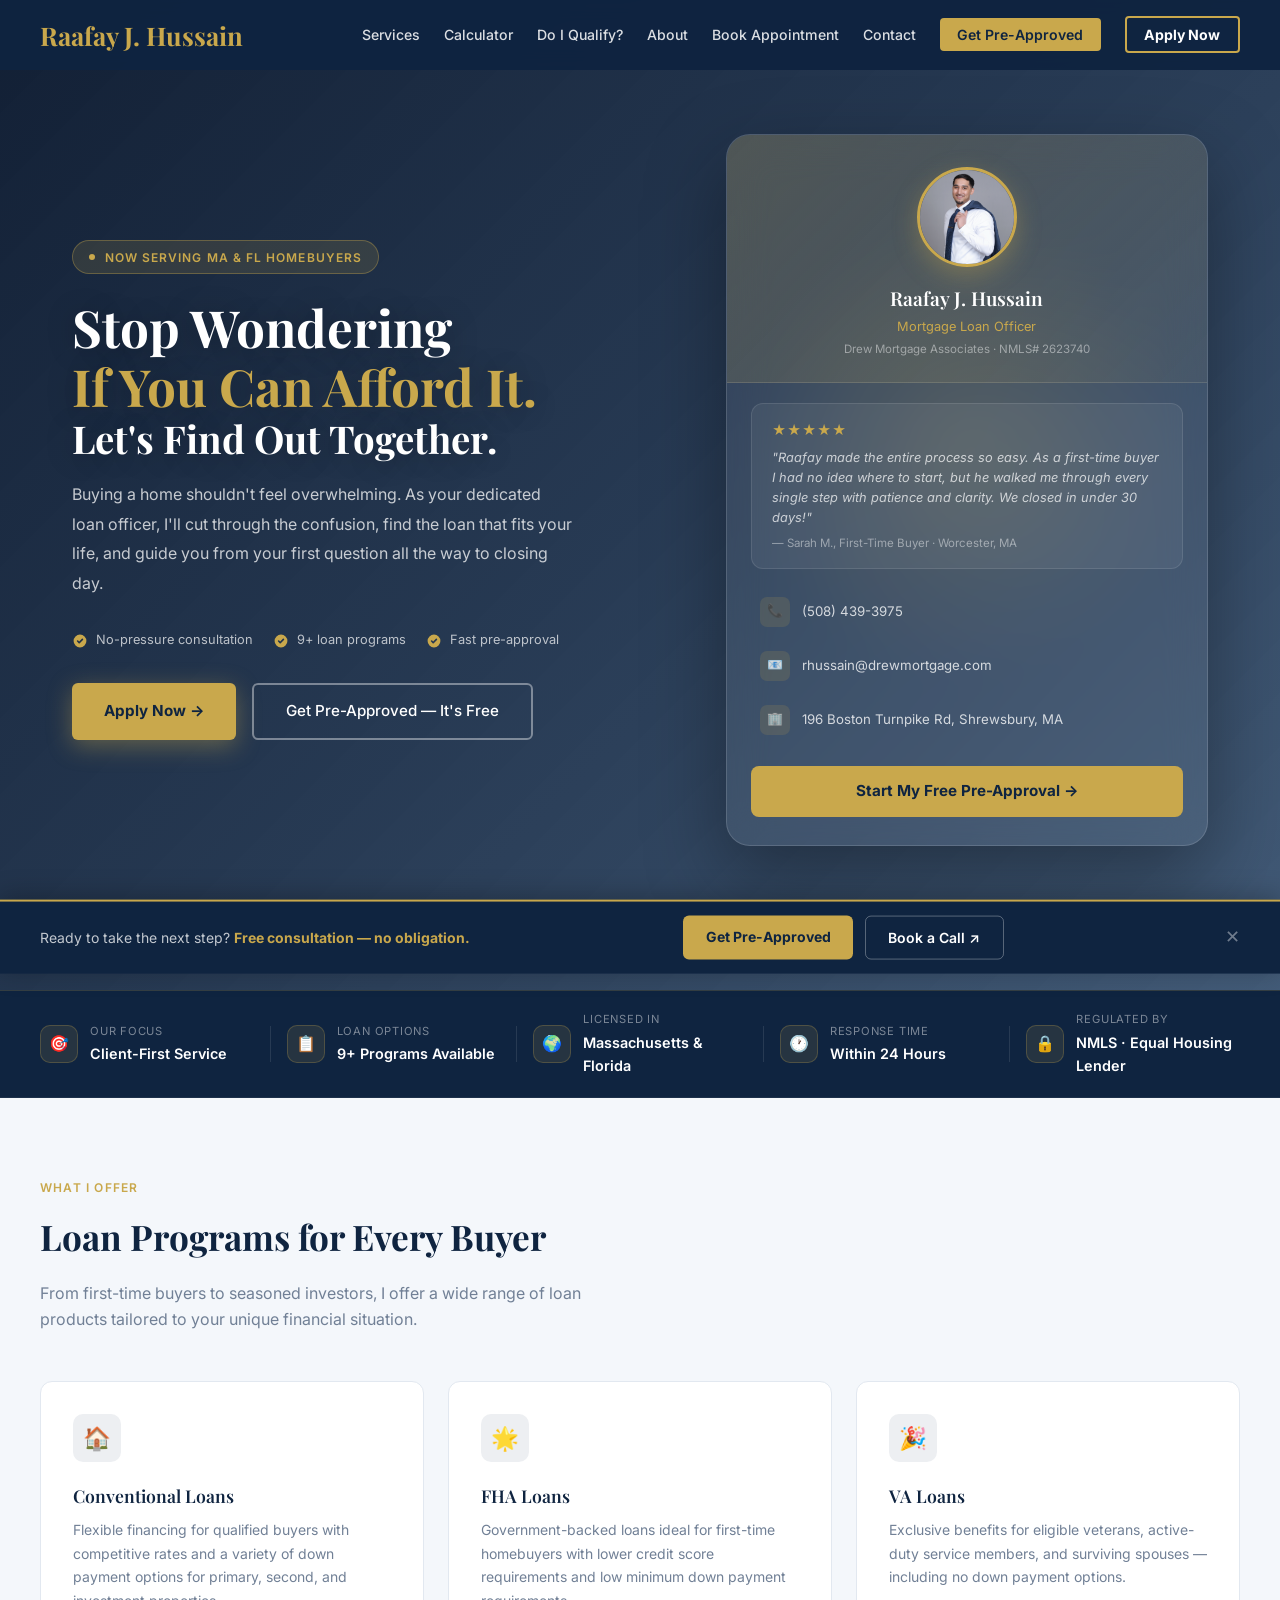
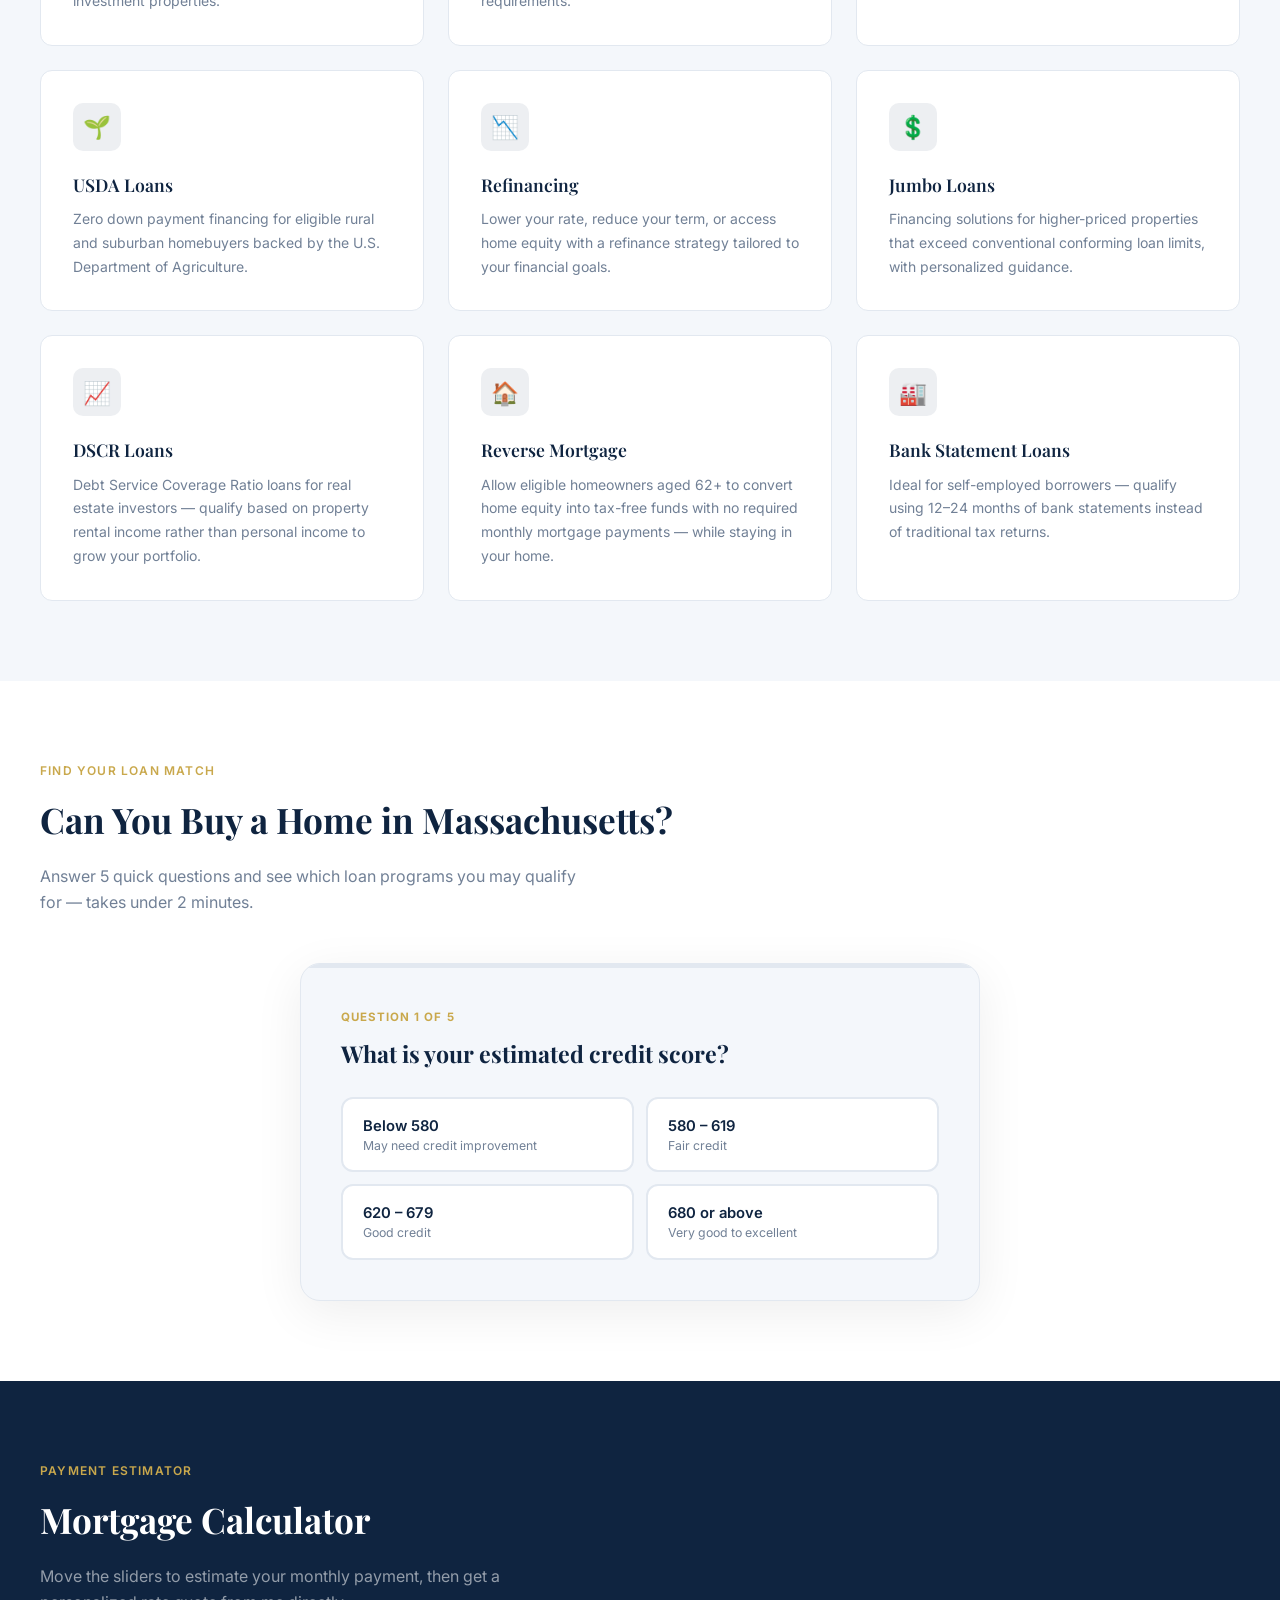
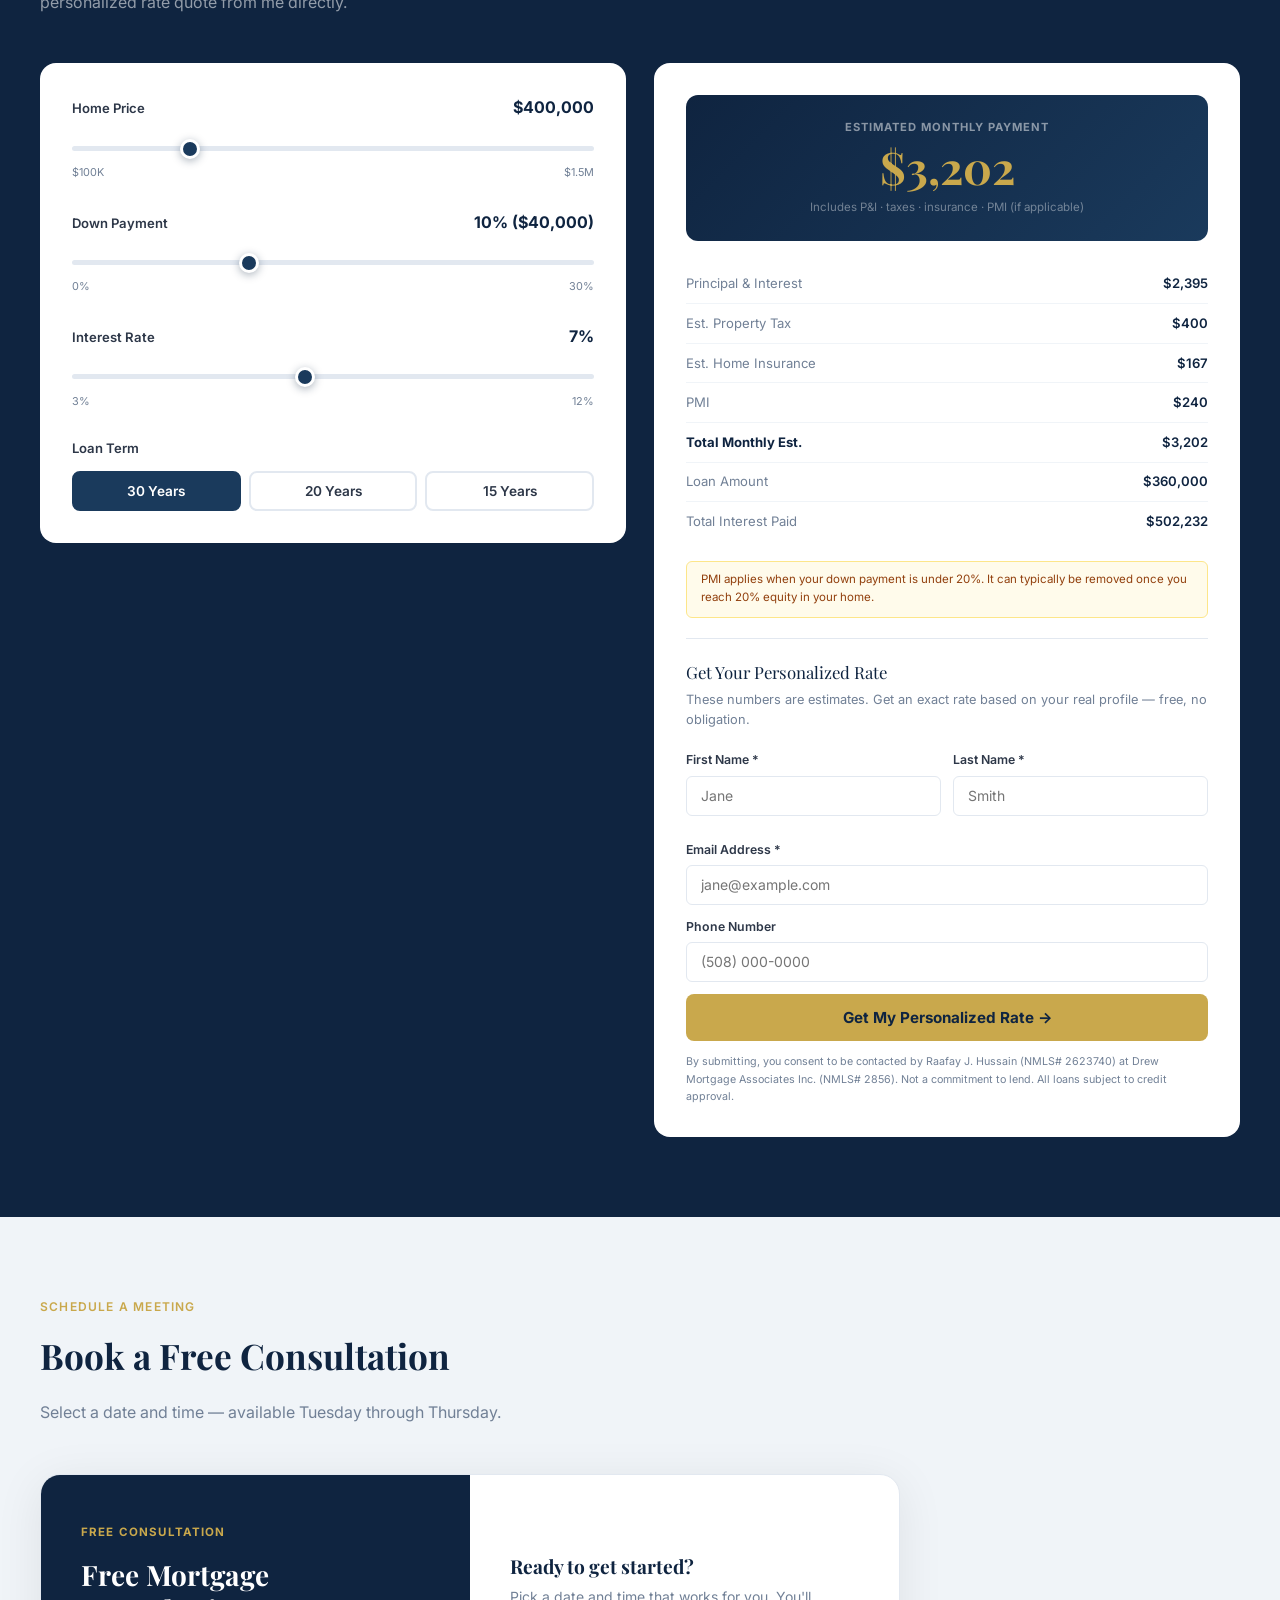
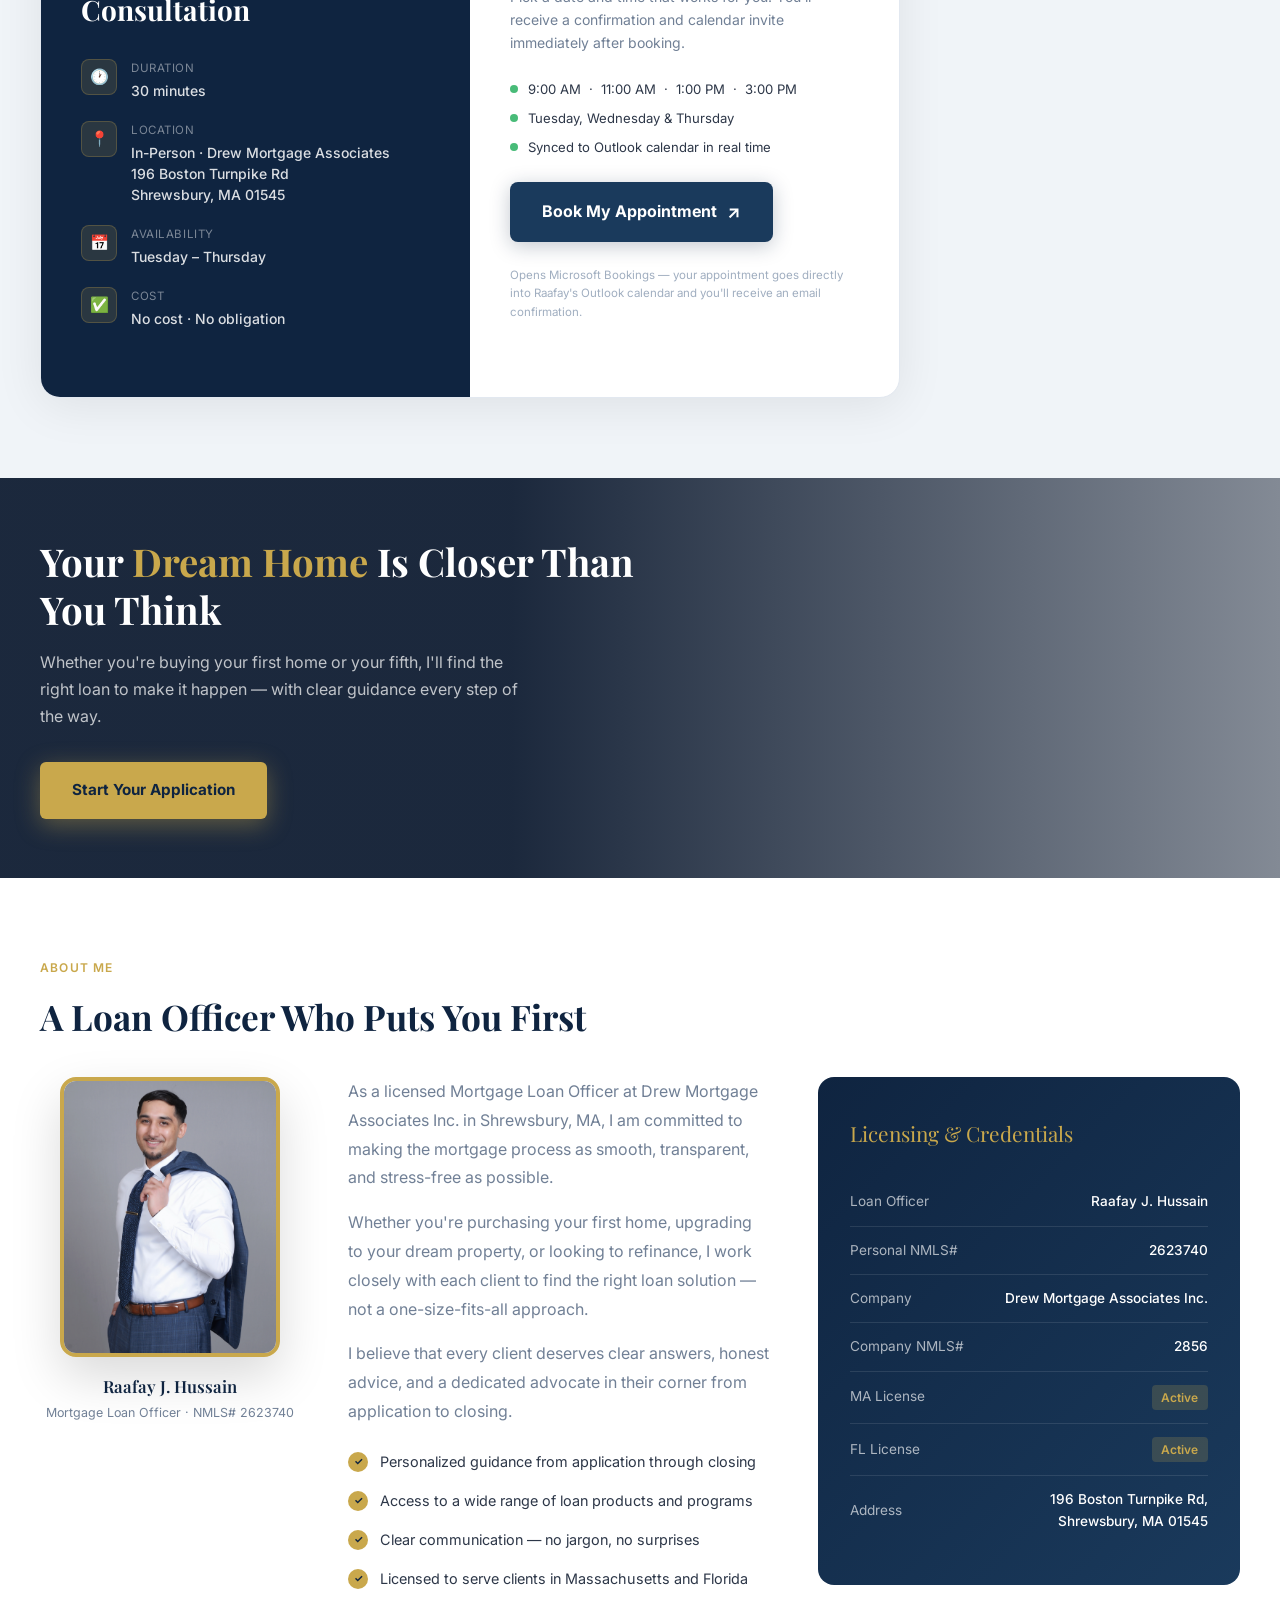
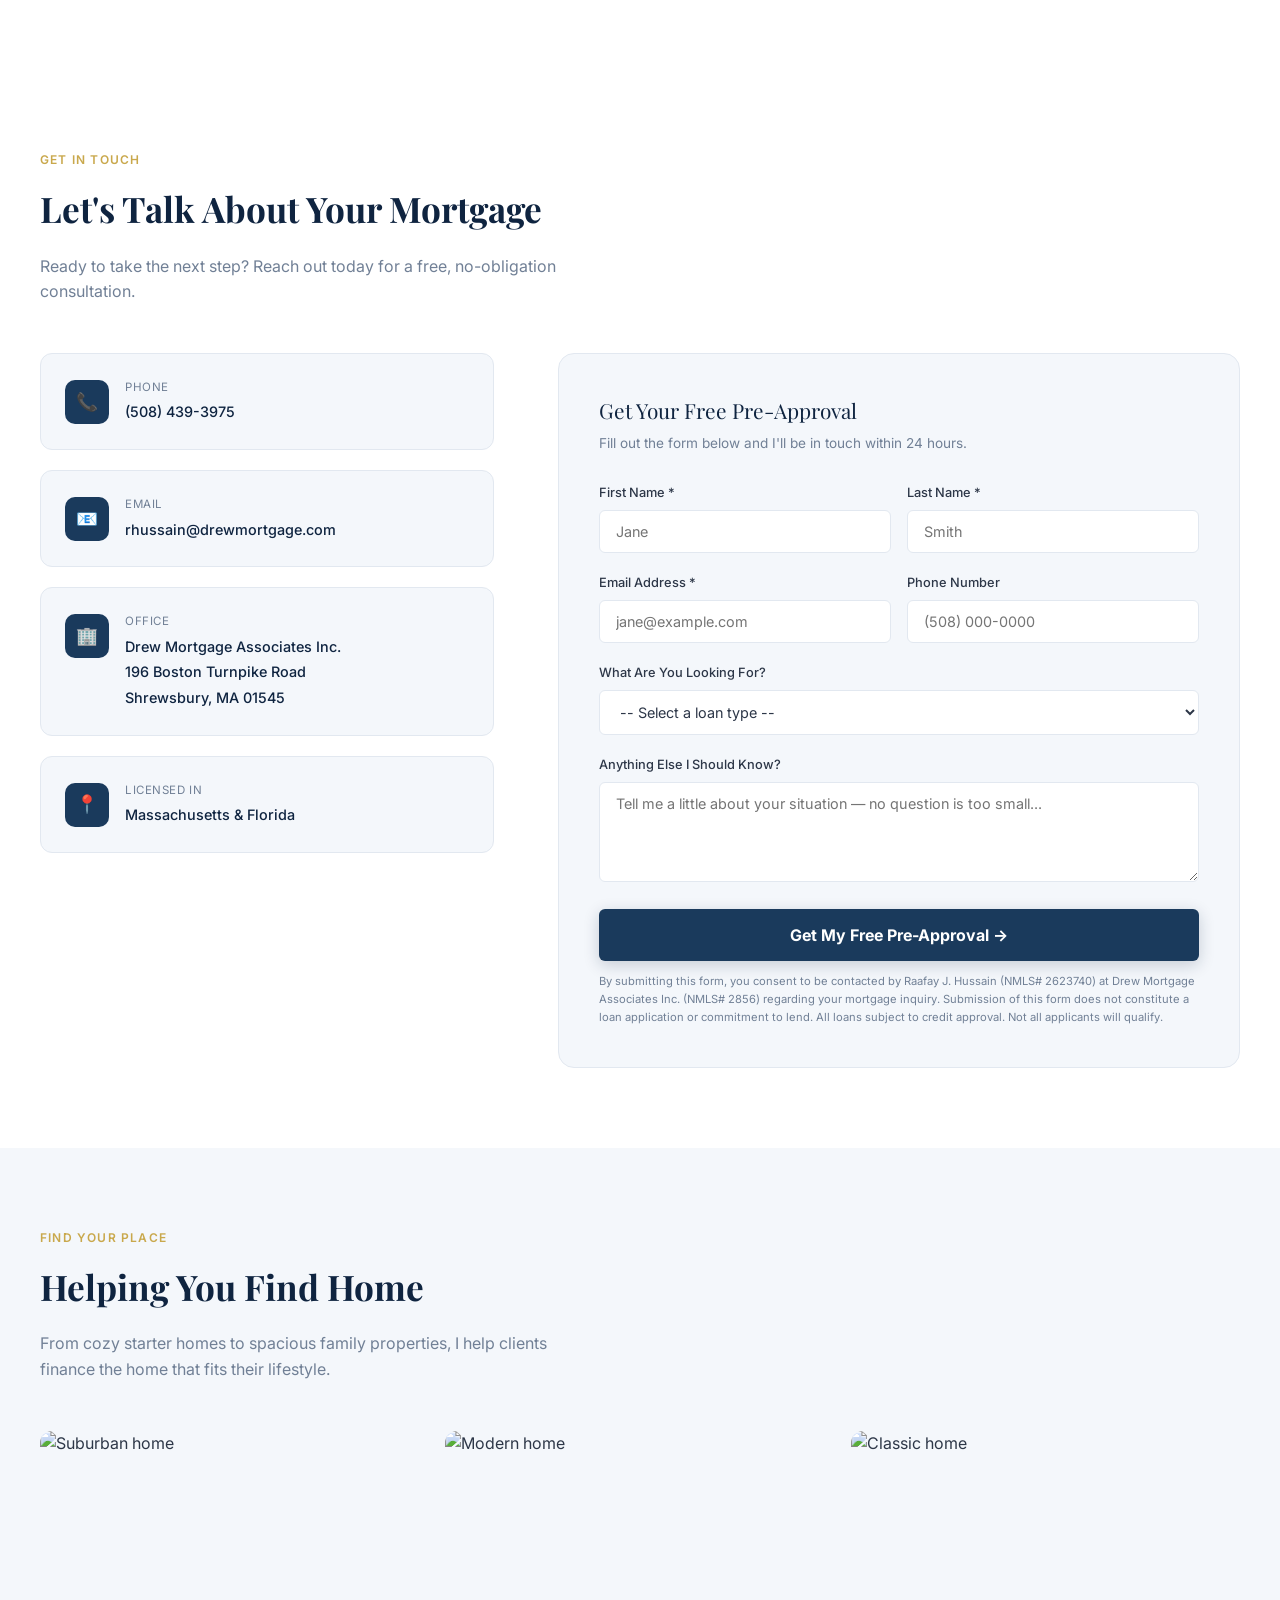
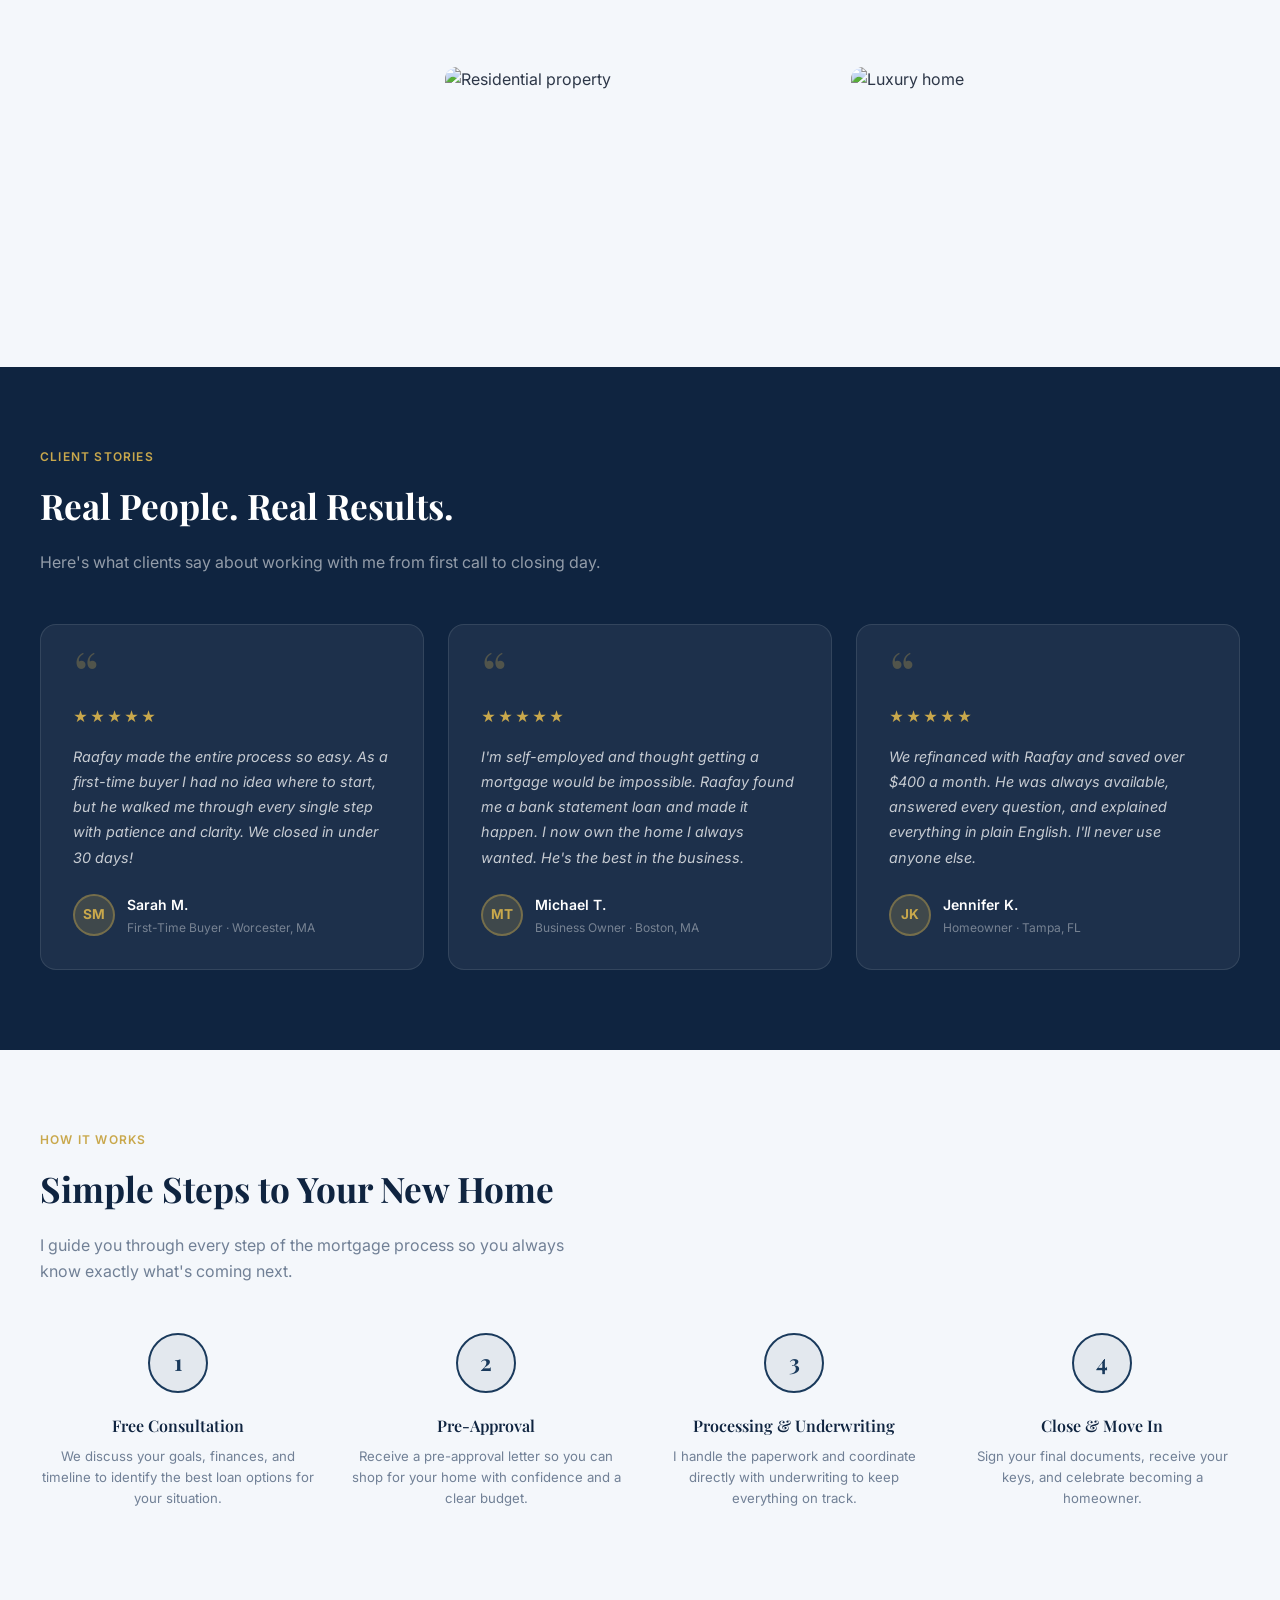
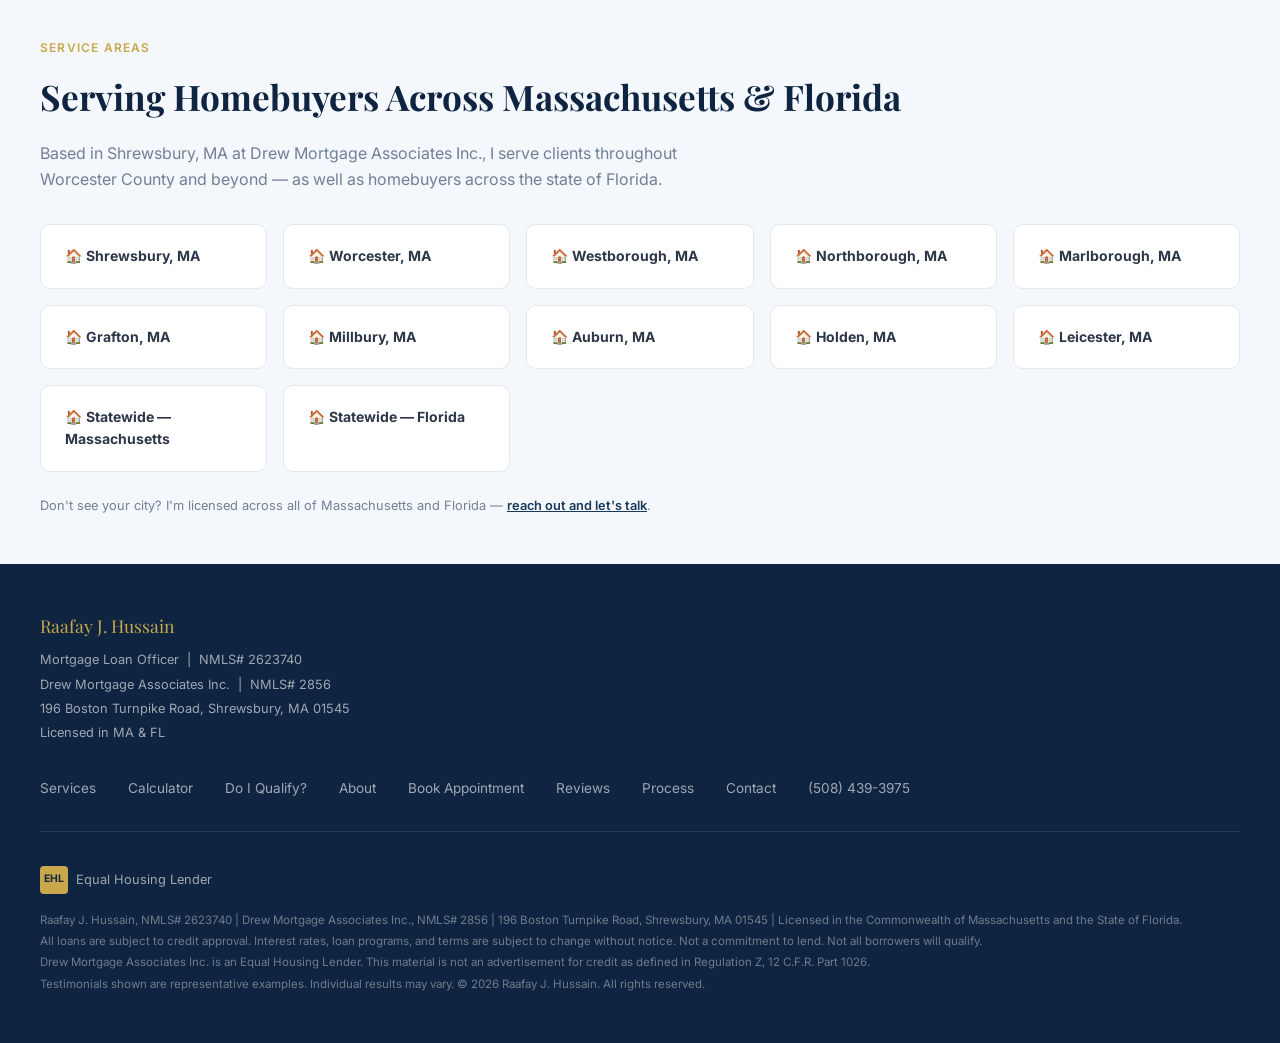
==== commit 88c9a232: "Add mortgage calculator with real-time estimates and lead capture Co-Authored-By: Claude Sonnet 4.6 " ====
--- a/index.html
+++ b/index.html
@@ -327,6 +327,51 @@
         .form-submit:hover { background: var(--navy-dark); transform: translateY(-1px); }
         .form-disclaimer { font-size: 0.7rem; color: var(--text-light); margin-top: 0.75rem; line-height: 1.6; }
 
+        /* ── Calculator ── */
+        .calc-section { background: var(--navy-dark); }
+        .calc-section .section-tag { color: var(--gold); }
+        .calc-section .section-title { color: var(--white); }
+        .calc-section .section-subtitle { color: rgba(255,255,255,0.55); }
+        .calc-wrapper { display: grid; grid-template-columns: 1fr 1fr; gap: 1.75rem; margin-top: 3rem; align-items: start; }
+        .calc-panel { background: white; border-radius: 16px; padding: 2rem; }
+        .calc-field { margin-bottom: 1.75rem; }
+        .calc-field:last-child { margin-bottom: 0; }
+        .calc-field-header { display: flex; justify-content: space-between; align-items: baseline; margin-bottom: 0.75rem; }
+        .calc-field-label { font-size: 0.82rem; font-weight: 600; color: var(--text); }
+        .calc-field-value { font-size: 1rem; font-weight: 700; color: var(--navy-dark); }
+        .calc-slider { width: 100%; -webkit-appearance: none; appearance: none; height: 5px; background: #e2e8f0; border-radius: 3px; outline: none; cursor: pointer; }
+        .calc-slider::-webkit-slider-thumb { -webkit-appearance: none; width: 20px; height: 20px; border-radius: 50%; background: var(--navy); cursor: pointer; border: 3px solid white; box-shadow: 0 2px 8px rgba(15,36,64,0.35); }
+        .calc-slider::-moz-range-thumb { width: 20px; height: 20px; border-radius: 50%; background: var(--navy); cursor: pointer; border: 3px solid white; box-shadow: 0 2px 8px rgba(15,36,64,0.35); }
+        .calc-slider-range { display: flex; justify-content: space-between; margin-top: 0.35rem; font-size: 0.68rem; color: var(--text-light); }
+        .calc-term-btns { display: flex; gap: 0.5rem; }
+        .calc-term-btn { flex: 1; padding: 0.625rem; border: 2px solid #e2e8f0; border-radius: 8px; background: white; font-family: 'Inter', sans-serif; font-size: 0.85rem; font-weight: 600; color: var(--text); cursor: pointer; transition: all 0.2s; }
+        .calc-term-btn.active { border-color: var(--navy); background: var(--navy); color: white; }
+        .calc-term-btn:hover:not(.active) { border-color: var(--navy); }
+        .calc-monthly { text-align: center; padding: 1.5rem; background: linear-gradient(135deg, var(--navy-dark), var(--navy)); border-radius: 12px; margin-bottom: 1.5rem; }
+        .calc-monthly-label { font-size: 0.7rem; font-weight: 700; letter-spacing: 0.09em; text-transform: uppercase; color: rgba(255,255,255,0.5); margin-bottom: 0.5rem; }
+        .calc-monthly-amount { font-family: 'Playfair Display', serif; font-size: 2.8rem; font-weight: 700; color: var(--gold); line-height: 1; }
+        .calc-monthly-sub { font-size: 0.72rem; color: rgba(255,255,255,0.4); margin-top: 0.5rem; }
+        .calc-breakdown { margin-bottom: 1.25rem; }
+        .calc-breakdown-row { display: flex; justify-content: space-between; align-items: center; padding: 0.55rem 0; border-bottom: 1px solid #f0f4f8; font-size: 0.82rem; }
+        .calc-breakdown-row:last-child { border-bottom: none; }
+        .calc-breakdown-label { color: var(--text-light); }
+        .calc-breakdown-value { font-weight: 600; color: var(--navy-dark); }
+        .calc-pmi-note { font-size: 0.72rem; color: #92400e; background: #fffbeb; border: 1px solid #fde68a; border-radius: 6px; padding: 0.6rem 0.875rem; margin-bottom: 1.25rem; line-height: 1.55; display: none; }
+        .calc-lead-divider { border: none; border-top: 1px solid #e2e8f0; margin: 1.25rem 0; }
+        .calc-lead-title { font-family: 'Playfair Display', serif; font-size: 1.05rem; color: var(--navy-dark); margin-bottom: 0.25rem; }
+        .calc-lead-sub { font-size: 0.8rem; color: var(--text-light); margin-bottom: 1.25rem; line-height: 1.6; }
+        .calc-lead-row { display: grid; grid-template-columns: 1fr 1fr; gap: 0.75rem; margin-bottom: 0.75rem; }
+        .calc-lead-group { margin-bottom: 0.75rem; }
+        .calc-lead-group label { display: block; font-size: 0.77rem; font-weight: 600; color: var(--text); margin-bottom: 0.35rem; }
+        .calc-lead-group input { width: 100%; padding: 0.65rem 0.875rem; border: 1px solid #e2e8f0; border-radius: 6px; font-family: 'Inter', sans-serif; font-size: 0.875rem; color: var(--text); transition: border-color 0.2s; }
+        .calc-lead-group input:focus { outline: none; border-color: var(--navy); box-shadow: 0 0 0 3px rgba(26,58,92,0.07); }
+        .calc-lead-btn { width: 100%; background: var(--gold); color: var(--navy-dark); border: none; padding: 0.9rem; border-radius: 8px; font-family: 'Inter', sans-serif; font-size: 0.95rem; font-weight: 700; cursor: pointer; transition: all 0.2s; }
+        .calc-lead-btn:hover { background: var(--gold-light); transform: translateY(-1px); }
+        .calc-lead-btn:disabled { opacity: 0.65; cursor: not-allowed; transform: none; }
+        .calc-disclaimer { font-size: 0.67rem; color: var(--text-light); margin-top: 0.75rem; line-height: 1.6; }
+        @media (max-width: 900px) { .calc-wrapper { grid-template-columns: 1fr; } }
+        @media (max-width: 600px) { .calc-lead-row { grid-template-columns: 1fr; } .calc-monthly-amount { font-size: 2.4rem; } }
+
         /* ── Quiz ── */
         .quiz-section { background: var(--white); }
         .quiz-wrapper { max-width: 680px; margin: 3rem auto 0; background: var(--light); border-radius: 20px; border: 1px solid #e2e8f0; overflow: hidden; box-shadow: 0 12px 50px rgba(0,0,0,0.07); }
@@ -459,6 +504,7 @@
         <a href="#" class="nav-logo">Raafay J. Hussain</a>
         <ul class="nav-links">
             <li><a href="#services">Services</a></li>
+            <li><a href="#calculator">Calculator</a></li>
             <li><a href="#quiz">Do I Qualify?</a></li>
             <li><a href="#about">About</a></li>
             <li><a href="#appointments">Book Appointment</a></li>
@@ -475,6 +521,7 @@
 <!-- Mobile Menu -->
 <div class="mobile-menu" id="mobileMenu">
     <a href="#services" onclick="closeMenu()">Services</a>
+    <a href="#calculator" onclick="closeMenu()">Calculator</a>
     <a href="#quiz" onclick="closeMenu()">Do I Qualify?</a>
     <a href="#about" onclick="closeMenu()">About</a>
     <a href="#appointments" onclick="closeMenu()">Book Appointment</a>
@@ -733,6 +780,126 @@
     </div>
 </section>
 
+<!-- ── Mortgage Calculator ── -->
+<section class="calc-section" id="calculator">
+    <div class="section-inner">
+        <div class="section-tag">Payment Estimator</div>
+        <h2 class="section-title">Mortgage Calculator</h2>
+        <p class="section-subtitle">Move the sliders to estimate your monthly payment, then get a personalized rate quote from me directly.</p>
+
+        <div class="calc-wrapper">
+            <!-- Left: Inputs -->
+            <div class="calc-panel">
+                <div class="calc-field">
+                    <div class="calc-field-header">
+                        <span class="calc-field-label">Home Price</span>
+                        <span class="calc-field-value" id="calcPriceDisplay">$400,000</span>
+                    </div>
+                    <input type="range" class="calc-slider" id="calcPrice" min="100000" max="1500000" step="5000" value="400000" oninput="calcUpdate()">
+                    <div class="calc-slider-range"><span>$100K</span><span>$1.5M</span></div>
+                </div>
+
+                <div class="calc-field">
+                    <div class="calc-field-header">
+                        <span class="calc-field-label">Down Payment</span>
+                        <span class="calc-field-value" id="calcDownDisplay">10% ($40,000)</span>
+                    </div>
+                    <input type="range" class="calc-slider" id="calcDown" min="0" max="30" step="0.5" value="10" oninput="calcUpdate()">
+                    <div class="calc-slider-range"><span>0%</span><span>30%</span></div>
+                </div>
+
+                <div class="calc-field">
+                    <div class="calc-field-header">
+                        <span class="calc-field-label">Interest Rate</span>
+                        <span class="calc-field-value" id="calcRateDisplay">7.0%</span>
+                    </div>
+                    <input type="range" class="calc-slider" id="calcRate" min="3" max="12" step="0.125" value="7" oninput="calcUpdate()">
+                    <div class="calc-slider-range"><span>3%</span><span>12%</span></div>
+                </div>
+
+                <div class="calc-field">
+                    <div class="calc-field-header">
+                        <span class="calc-field-label">Loan Term</span>
+                    </div>
+                    <div class="calc-term-btns">
+                        <button class="calc-term-btn active" data-term="30" onclick="calcSetTerm(this)">30 Years</button>
+                        <button class="calc-term-btn" data-term="20" onclick="calcSetTerm(this)">20 Years</button>
+                        <button class="calc-term-btn" data-term="15" onclick="calcSetTerm(this)">15 Years</button>
+                    </div>
+                </div>
+            </div>
+
+            <!-- Right: Results + Lead Form -->
+            <div class="calc-panel">
+                <div class="calc-monthly">
+                    <div class="calc-monthly-label">Estimated Monthly Payment</div>
+                    <div class="calc-monthly-amount" id="calcMonthlyAmount">$2,988</div>
+                    <div class="calc-monthly-sub">Includes P&amp;I · taxes · insurance · PMI (if applicable)</div>
+                </div>
+
+                <div class="calc-breakdown">
+                    <div class="calc-breakdown-row">
+                        <span class="calc-breakdown-label">Principal &amp; Interest</span>
+                        <span class="calc-breakdown-value" id="calcPI">—</span>
+                    </div>
+                    <div class="calc-breakdown-row">
+                        <span class="calc-breakdown-label">Est. Property Tax</span>
+                        <span class="calc-breakdown-value" id="calcTax">—</span>
+                    </div>
+                    <div class="calc-breakdown-row">
+                        <span class="calc-breakdown-label">Est. Home Insurance</span>
+                        <span class="calc-breakdown-value" id="calcIns">—</span>
+                    </div>
+                    <div class="calc-breakdown-row">
+                        <span class="calc-breakdown-label">PMI</span>
+                        <span class="calc-breakdown-value" id="calcPMI">—</span>
+                    </div>
+                    <div class="calc-breakdown-row" style="font-weight:700;color:var(--navy-dark);">
+                        <span class="calc-breakdown-label" style="color:var(--navy-dark);font-weight:700;">Total Monthly Est.</span>
+                        <span class="calc-breakdown-value" id="calcTotal">—</span>
+                    </div>
+                    <div class="calc-breakdown-row">
+                        <span class="calc-breakdown-label">Loan Amount</span>
+                        <span class="calc-breakdown-value" id="calcLoanAmt">—</span>
+                    </div>
+                    <div class="calc-breakdown-row">
+                        <span class="calc-breakdown-label">Total Interest Paid</span>
+                        <span class="calc-breakdown-value" id="calcTotalInterest">—</span>
+                    </div>
+                </div>
+
+                <div class="calc-pmi-note" id="calcPmiNote">PMI applies when your down payment is under 20%. It can typically be removed once you reach 20% equity in your home.</div>
+
+                <hr class="calc-lead-divider">
+                <div class="calc-lead-title">Get Your Personalized Rate</div>
+                <div class="calc-lead-sub">These numbers are estimates. Get an exact rate based on your real profile — free, no obligation.</div>
+                <form id="calcLeadForm" onsubmit="submitCalcLead(event)">
+                    <div class="calc-lead-row">
+                        <div class="calc-lead-group">
+                            <label>First Name *</label>
+                            <input type="text" id="calcFirstName" placeholder="Jane" required>
+                        </div>
+                        <div class="calc-lead-group">
+                            <label>Last Name *</label>
+                            <input type="text" id="calcLastName" placeholder="Smith" required>
+                        </div>
+                    </div>
+                    <div class="calc-lead-group">
+                        <label>Email Address *</label>
+                        <input type="email" id="calcEmail" placeholder="jane@example.com" required>
+                    </div>
+                    <div class="calc-lead-group">
+                        <label>Phone Number</label>
+                        <input type="tel" id="calcPhone" placeholder="(508) 000-0000">
+                    </div>
+                    <button type="submit" class="calc-lead-btn" id="calcLeadBtn">Get My Personalized Rate &#8594;</button>
+                    <p class="calc-disclaimer">By submitting, you consent to be contacted by Raafay J. Hussain (NMLS# 2623740) at Drew Mortgage Associates Inc. (NMLS# 2856). Not a commitment to lend. All loans subject to credit approval.</p>
+                </form>
+            </div>
+        </div>
+    </div>
+</section>
+
 <!-- ── Appointment Booking ── -->
 <section class="appointments" id="appointments">
     <div class="section-inner">
@@ -961,6 +1128,7 @@
             </div>
             <div class="footer-links">
                 <a href="#services">Services</a>
+                <a href="#calculator">Calculator</a>
                 <a href="#quiz">Do I Qualify?</a>
                 <a href="#about">About</a>
                 <a href="#appointments">Book Appointment</a>
@@ -1144,6 +1312,101 @@
 
     window.addEventListener('load', renderCal);
 
+    /* ── Mortgage Calculator ── */
+    function calcUpdate() {
+        const price   = parseInt(document.getElementById('calcPrice').value);
+        const downPct = parseFloat(document.getElementById('calcDown').value);
+        const rate    = parseFloat(document.getElementById('calcRate').value);
+        const termBtn = document.querySelector('.calc-term-btn.active');
+        const term    = termBtn ? parseInt(termBtn.dataset.term) : 30;
+
+        const down = Math.round(price * downPct / 100);
+        const loan = price - down;
+        const r    = rate / 100 / 12;
+        const n    = term * 12;
+
+        const pi  = r === 0 ? loan / n : loan * (r * Math.pow(1 + r, n)) / (Math.pow(1 + r, n) - 1);
+        const tax = price * 0.012 / 12;
+        const ins = price * 0.005 / 12;
+        const pmi = downPct < 20 ? loan * 0.008 / 12 : 0;
+        const total = pi + tax + ins + pmi;
+
+        const fmt = v => '$' + Math.round(v).toLocaleString();
+
+        document.getElementById('calcPriceDisplay').textContent = '$' + price.toLocaleString();
+        document.getElementById('calcDownDisplay').textContent  = downPct + '% (' + fmt(down) + ')';
+        document.getElementById('calcRateDisplay').textContent  = rate.toFixed(3).replace(/\.?0+$/, '') + '%';
+        document.getElementById('calcMonthlyAmount').textContent = fmt(total);
+        document.getElementById('calcPI').textContent           = fmt(pi);
+        document.getElementById('calcTax').textContent          = fmt(tax);
+        document.getElementById('calcIns').textContent          = fmt(ins);
+        document.getElementById('calcPMI').textContent          = pmi > 0 ? fmt(pmi) : '—';
+        document.getElementById('calcTotal').textContent        = fmt(total);
+        document.getElementById('calcLoanAmt').textContent      = fmt(loan);
+        document.getElementById('calcTotalInterest').textContent = fmt((pi * n) - loan);
+
+        document.getElementById('calcPmiNote').style.display = pmi > 0 ? 'block' : 'none';
+    }
+
+    function calcSetTerm(btn) {
+        document.querySelectorAll('.calc-term-btn').forEach(b => b.classList.remove('active'));
+        btn.classList.add('active');
+        calcUpdate();
+    }
+
+    async function submitCalcLead(e) {
+        e.preventDefault();
+        const btn = document.getElementById('calcLeadBtn');
+        btn.textContent = 'Sending...';
+        btn.disabled = true;
+
+        const price   = document.getElementById('calcPrice').value;
+        const downPct = document.getElementById('calcDown').value;
+        const rate    = document.getElementById('calcRate').value;
+        const termBtn = document.querySelector('.calc-term-btn.active');
+        const term    = termBtn ? termBtn.dataset.term : '30';
+        const monthly = document.getElementById('calcMonthlyAmount').textContent;
+
+        const firstName = document.getElementById('calcFirstName').value.trim();
+        const lastName  = document.getElementById('calcLastName').value.trim();
+        const email     = document.getElementById('calcEmail').value.trim();
+        const phone     = document.getElementById('calcPhone').value.trim();
+
+        const summary = `Mortgage Calculator: Price=$${parseInt(price).toLocaleString()} | Down=${downPct}% | Rate=${parseFloat(rate).toFixed(3).replace(/\.?0+$/,'')}% | Term=${term}yr | Est. Monthly=${monthly}`;
+        const fields = [
+            { name: 'firstname', value: firstName },
+            { name: 'lastname',  value: lastName },
+            { name: 'email',     value: email },
+            { name: 'phone',     value: phone },
+            { name: 'message',   value: summary }
+        ].filter(f => f.value !== '');
+
+        try {
+            const res = await fetch('https://api.hsforms.com/submissions/v3/integration/submit/245340064/bd7ac999-988e-4e22-9c3f-7e68c446721b', {
+                method: 'POST', headers: { 'Content-Type': 'application/json' },
+                body: JSON.stringify({ submittedAt: Date.now(), fields, context: { pageUri: window.location.href, pageName: document.title } })
+            });
+            if (res.ok) {
+                btn.textContent = '✓ Sent! I\'ll reach out within 24 hours.';
+                btn.style.background = '#48bb78';
+                btn.style.color = 'white';
+                document.getElementById('calcLeadForm').reset();
+            } else { throw new Error(); }
+        } catch {
+            btn.textContent = 'Something went wrong — call (508) 439-3975';
+            btn.style.background = '#c53030';
+            btn.style.color = 'white';
+        }
+        setTimeout(() => {
+            btn.textContent = 'Get My Personalized Rate →';
+            btn.style.background = '';
+            btn.style.color = '';
+            btn.disabled = false;
+        }, 5000);
+    }
+
+    window.addEventListener('load', calcUpdate);
+
     /* ── Mortgage Quiz ── */
     const quizAnswers = {};
     let quizCurrentStep = 1;
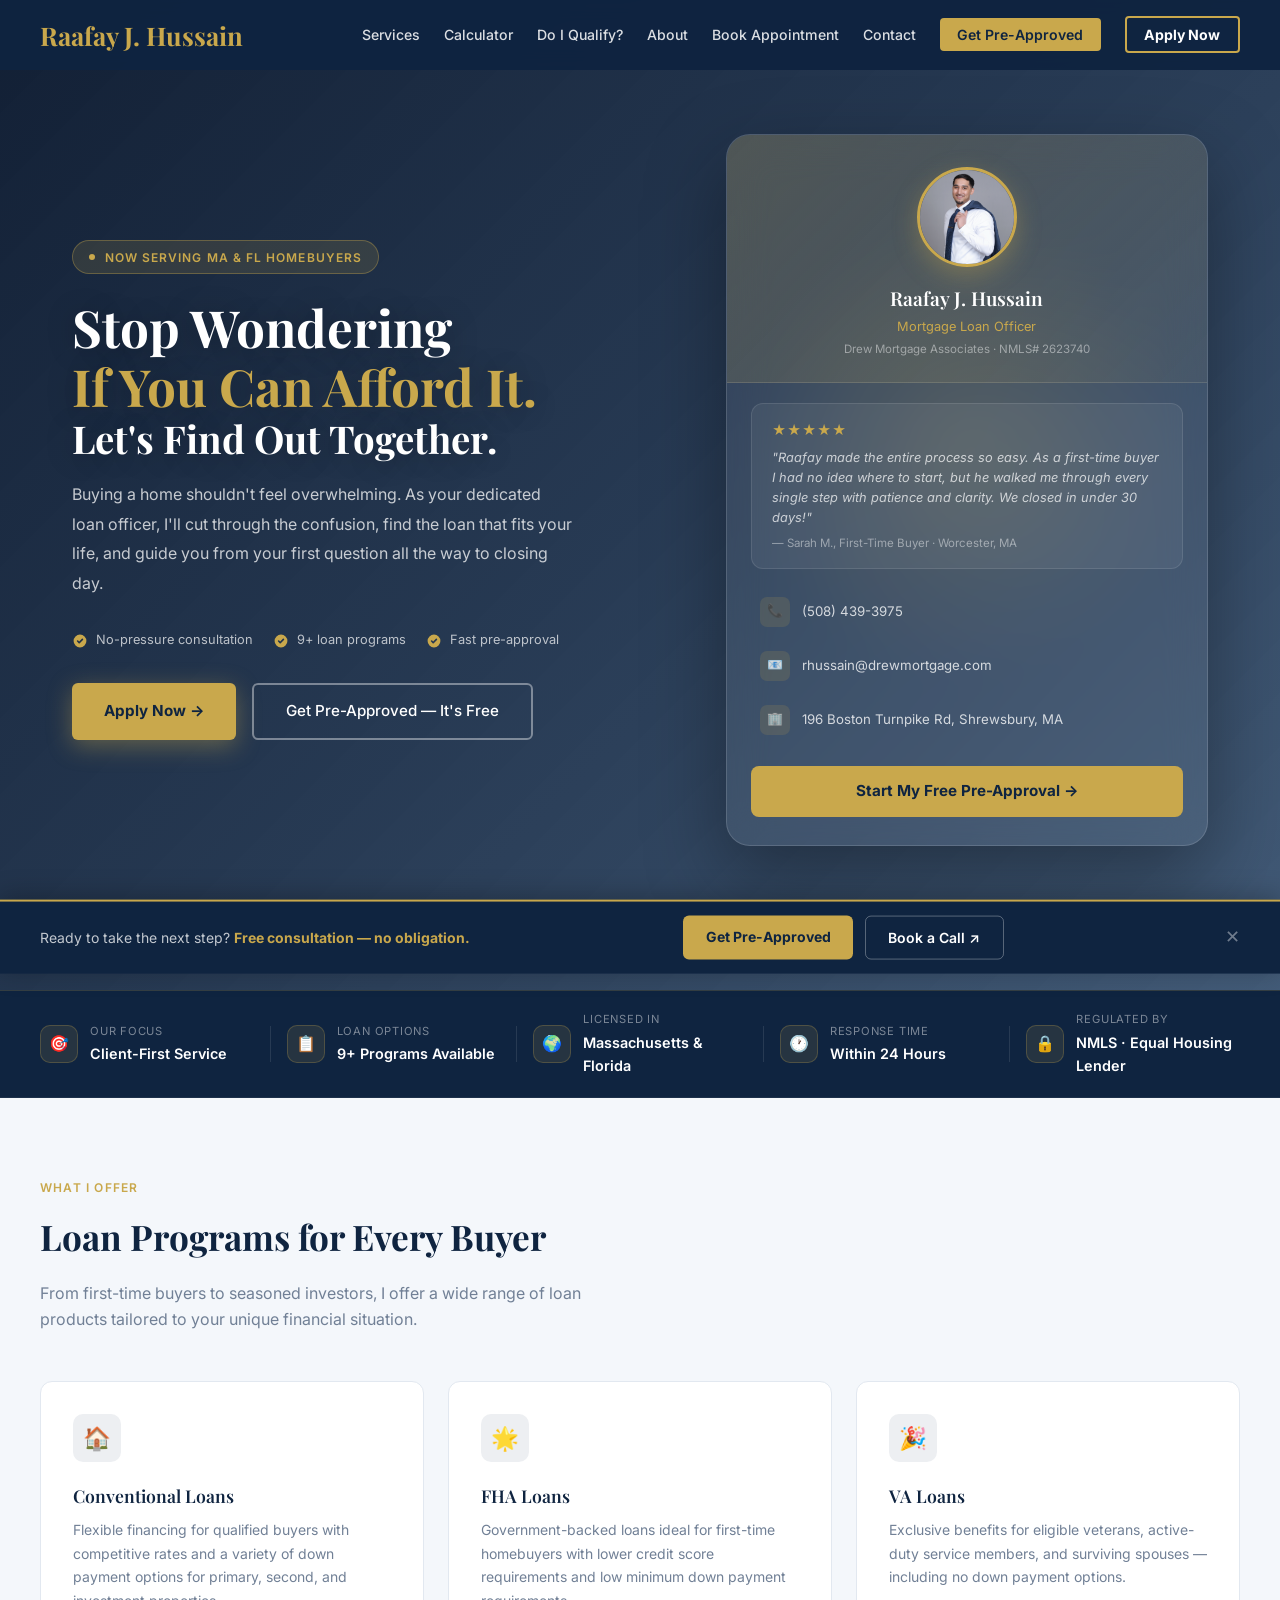
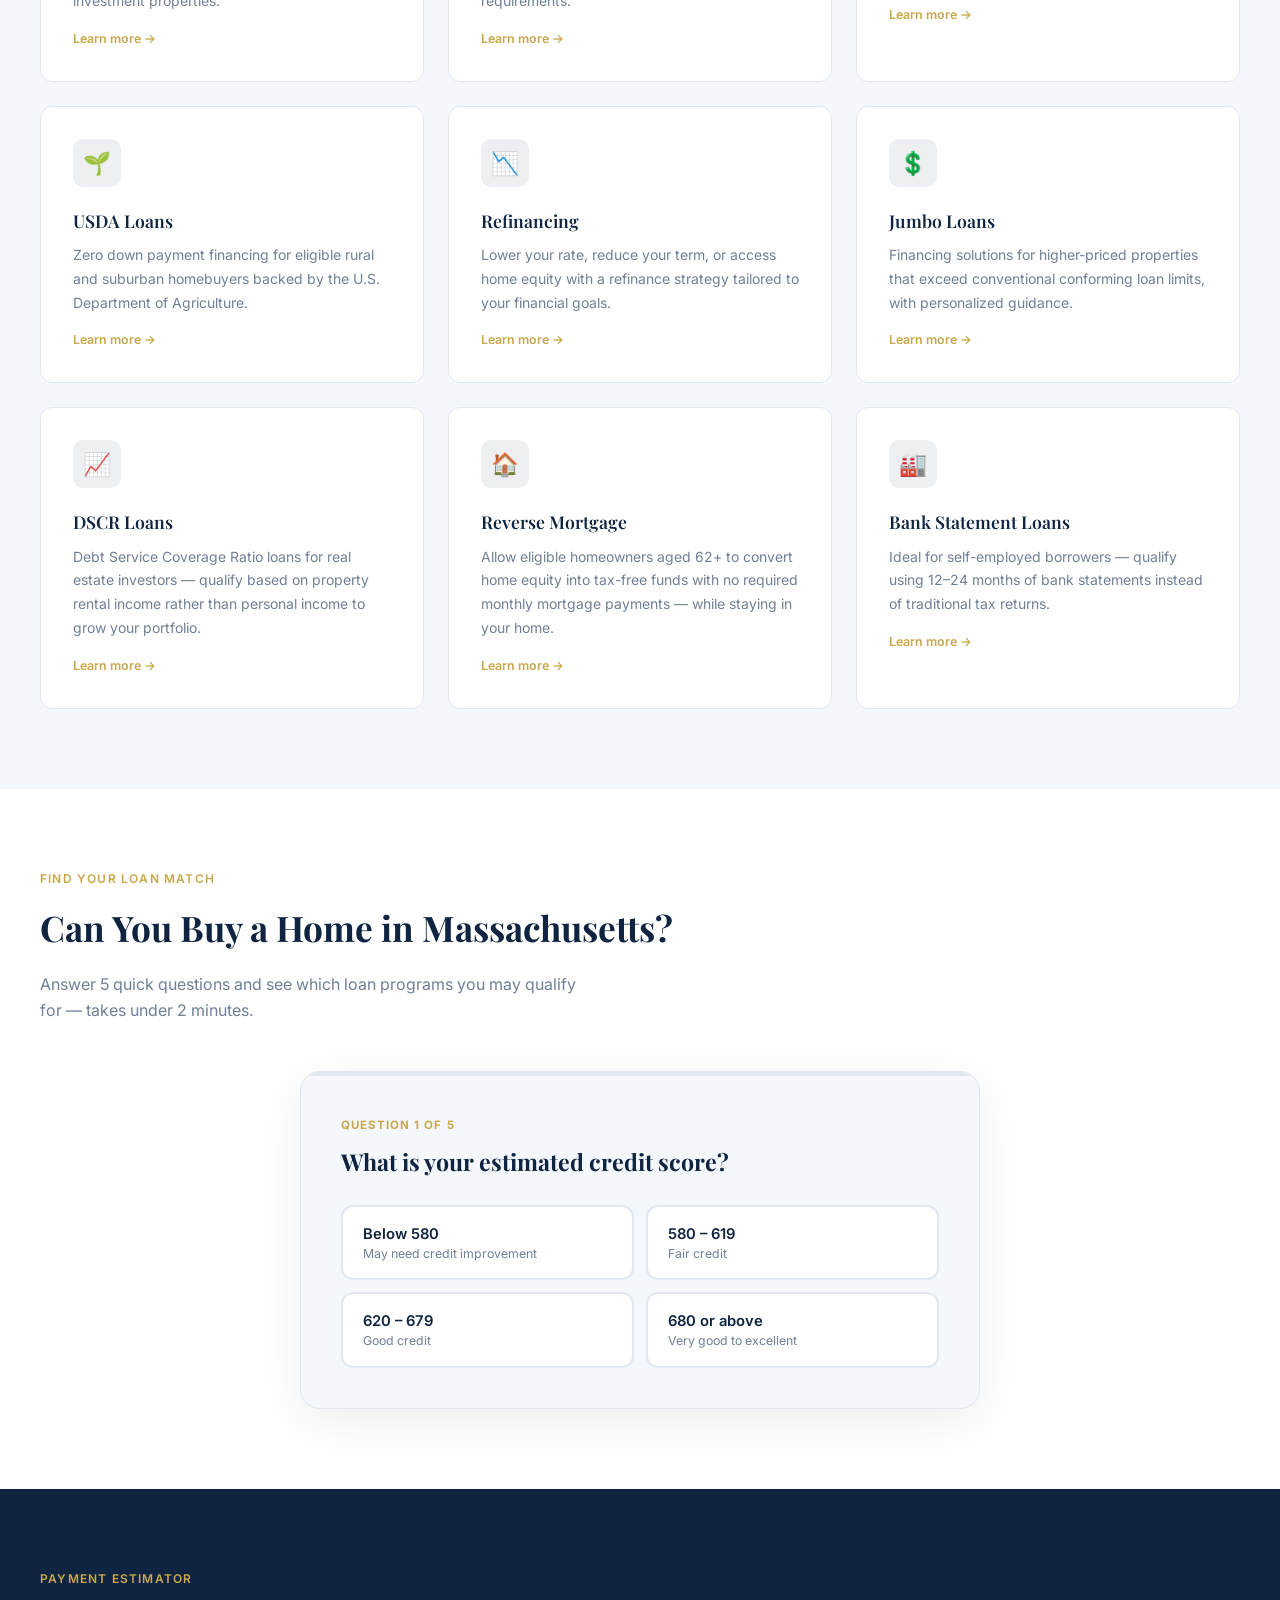
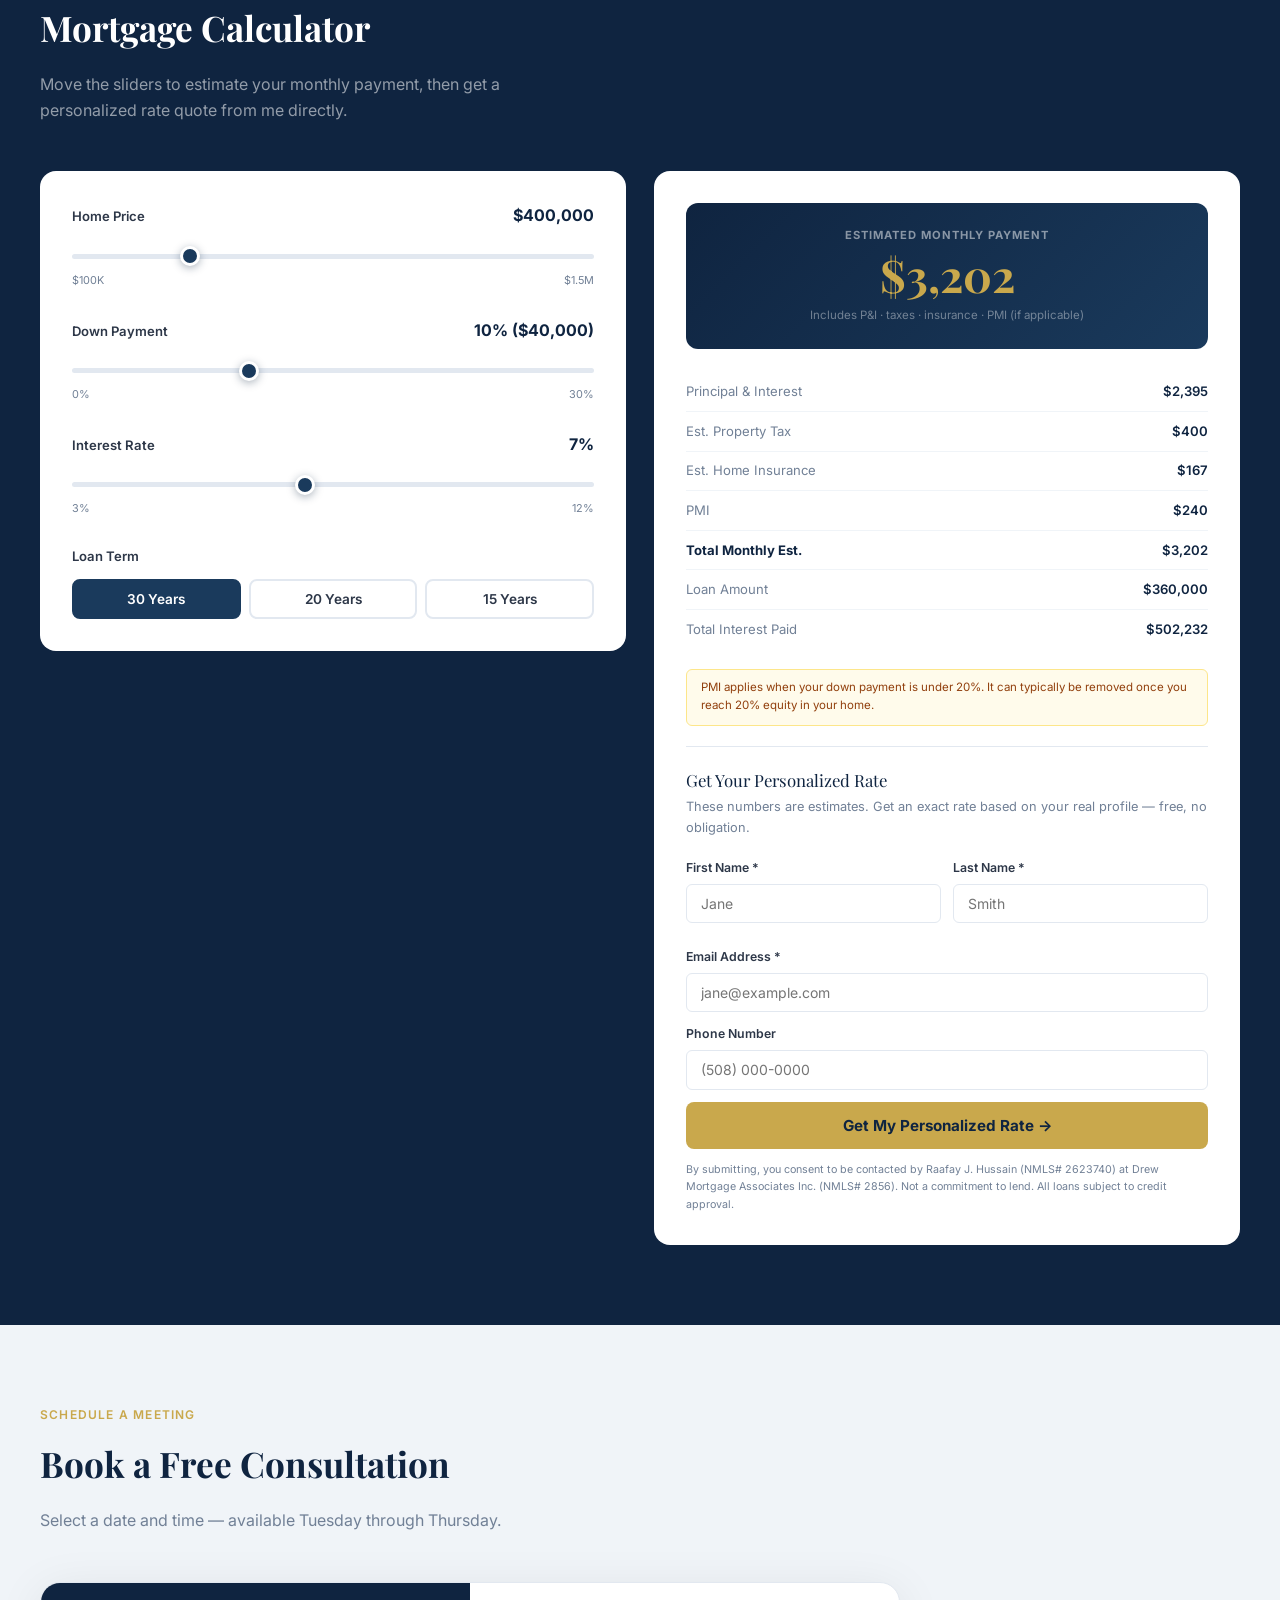
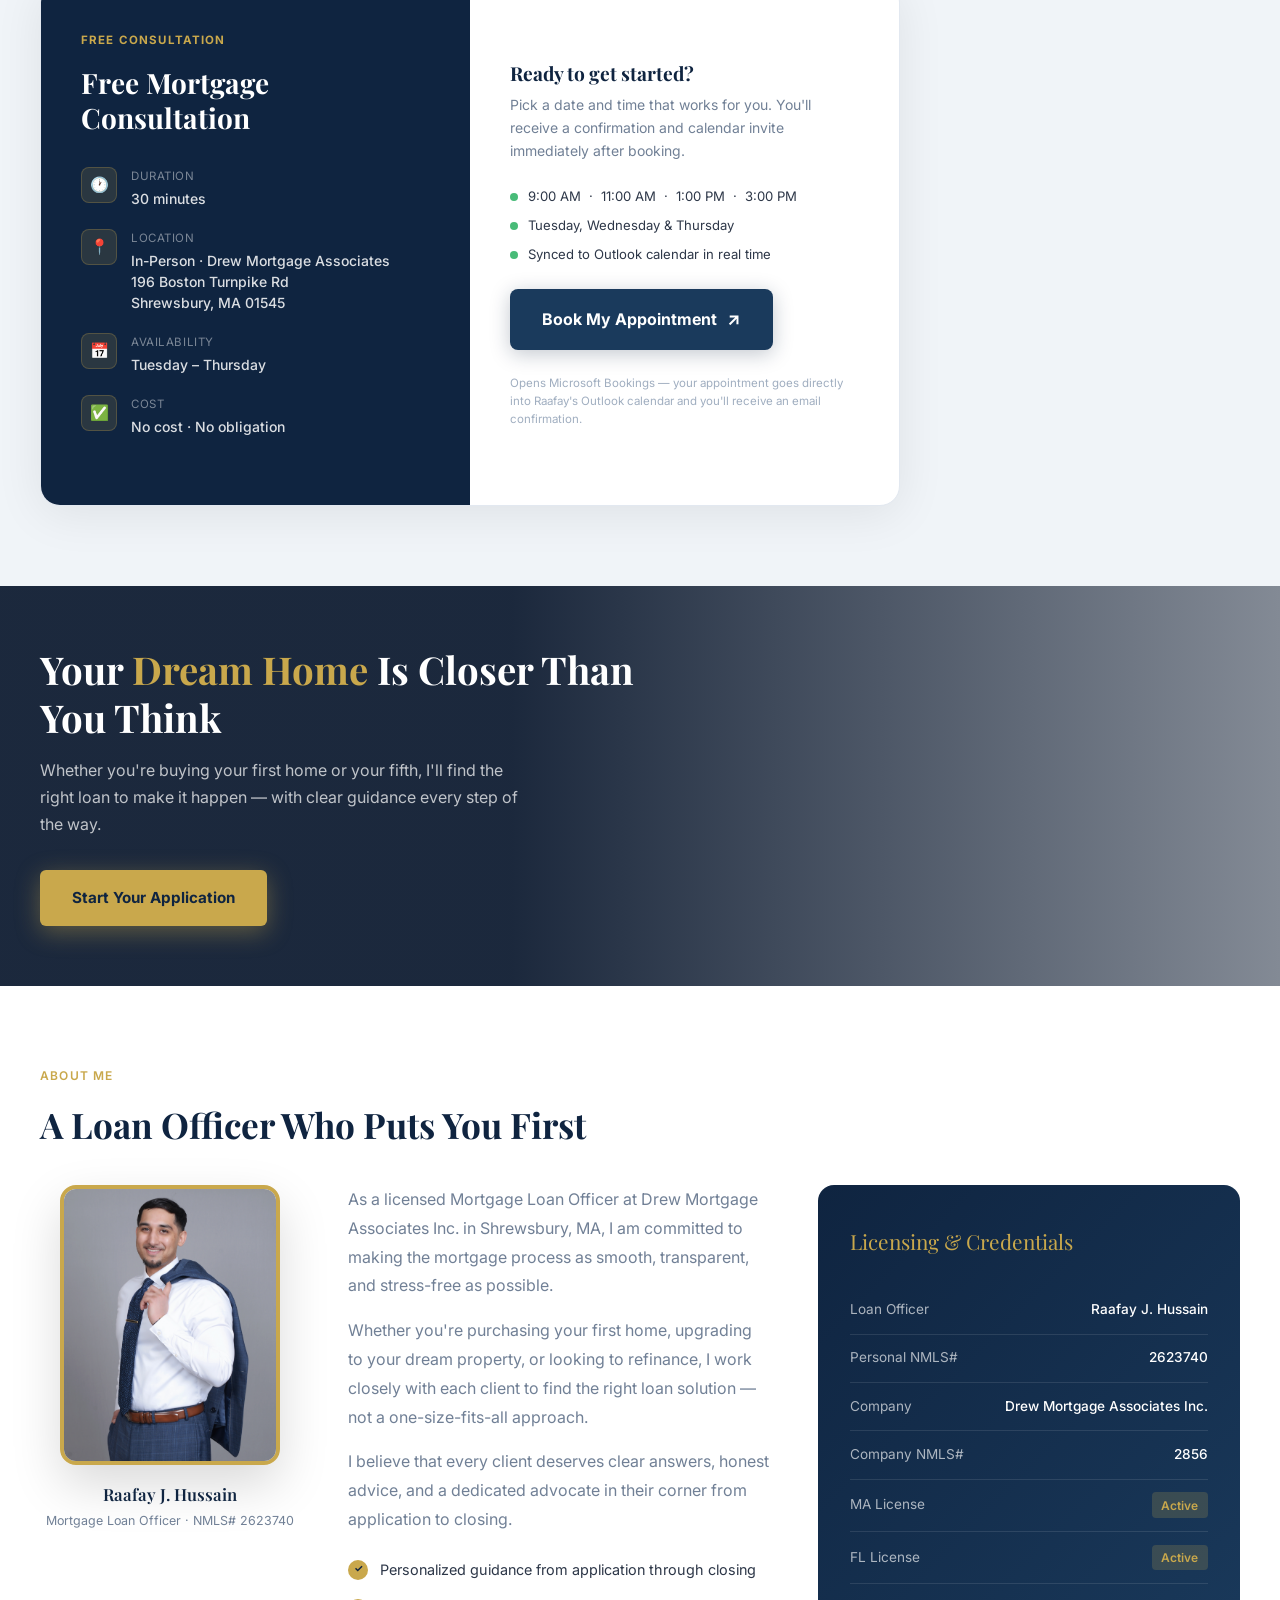
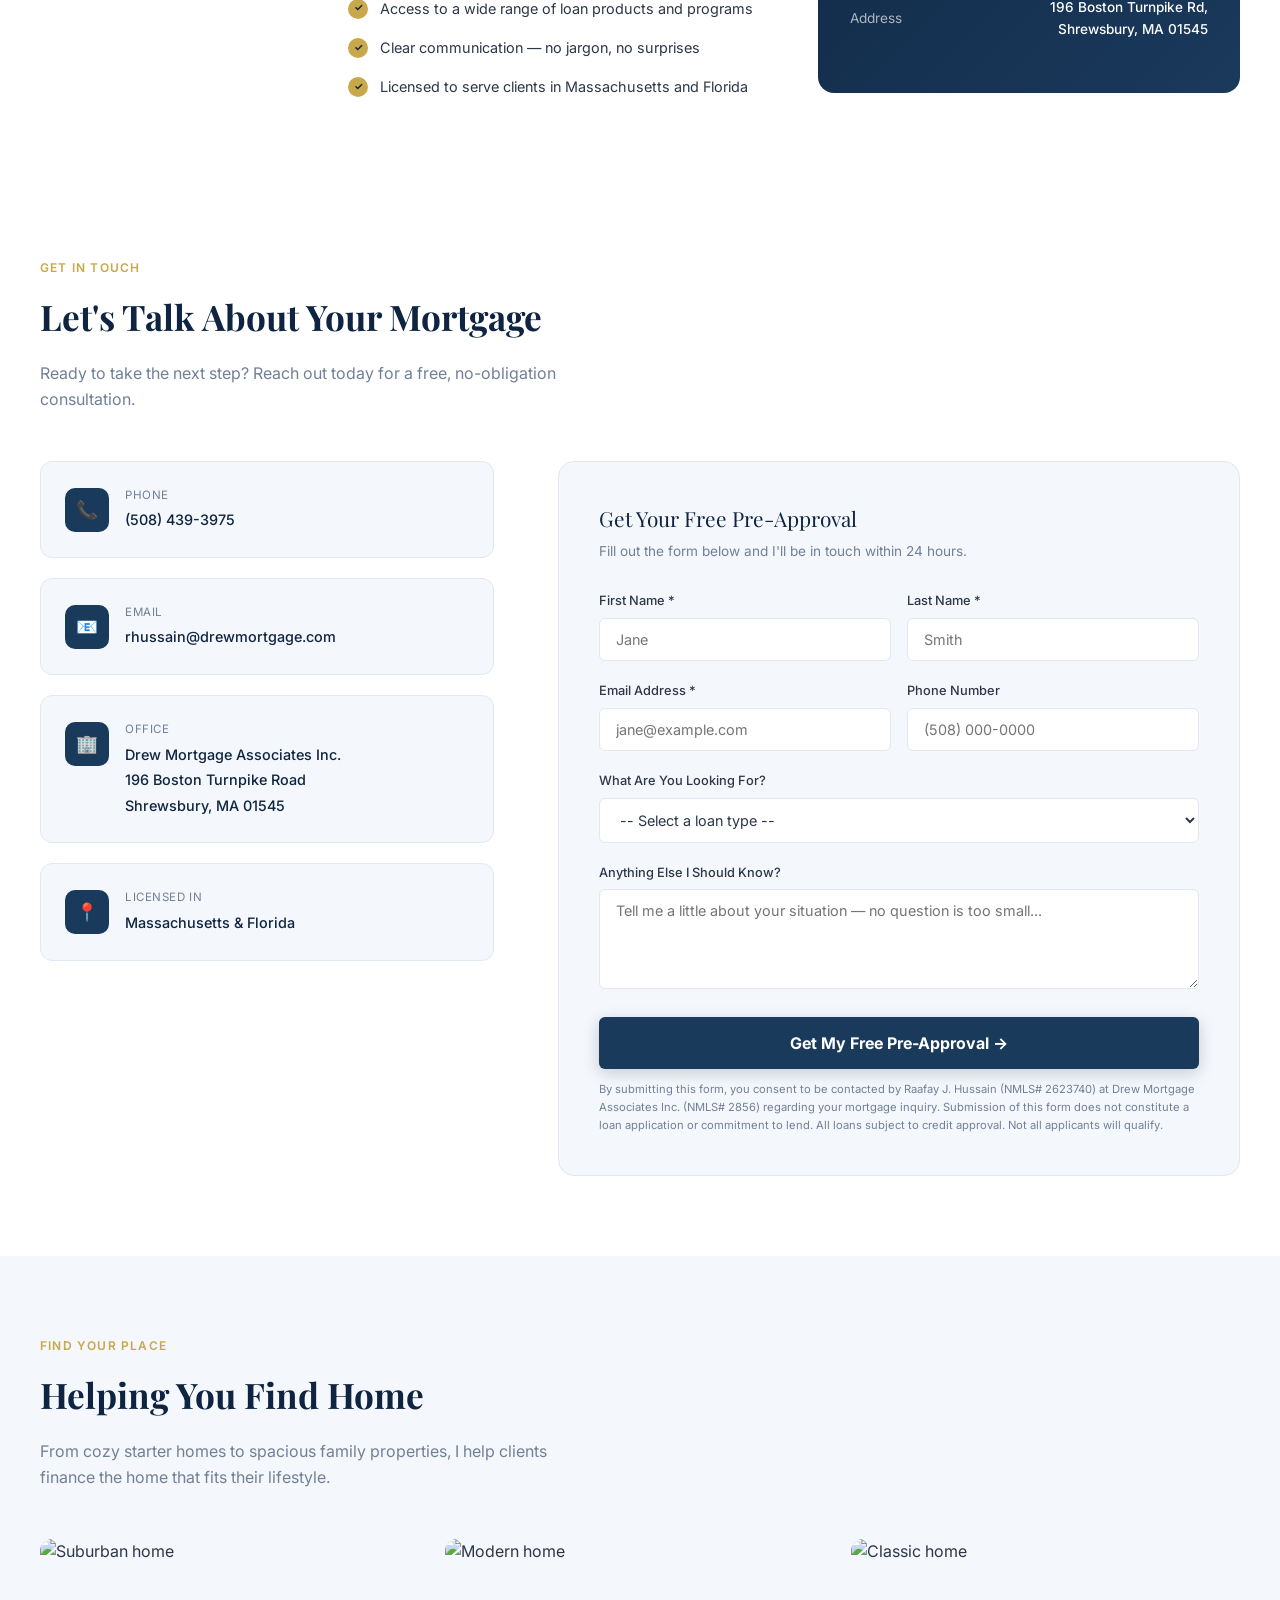
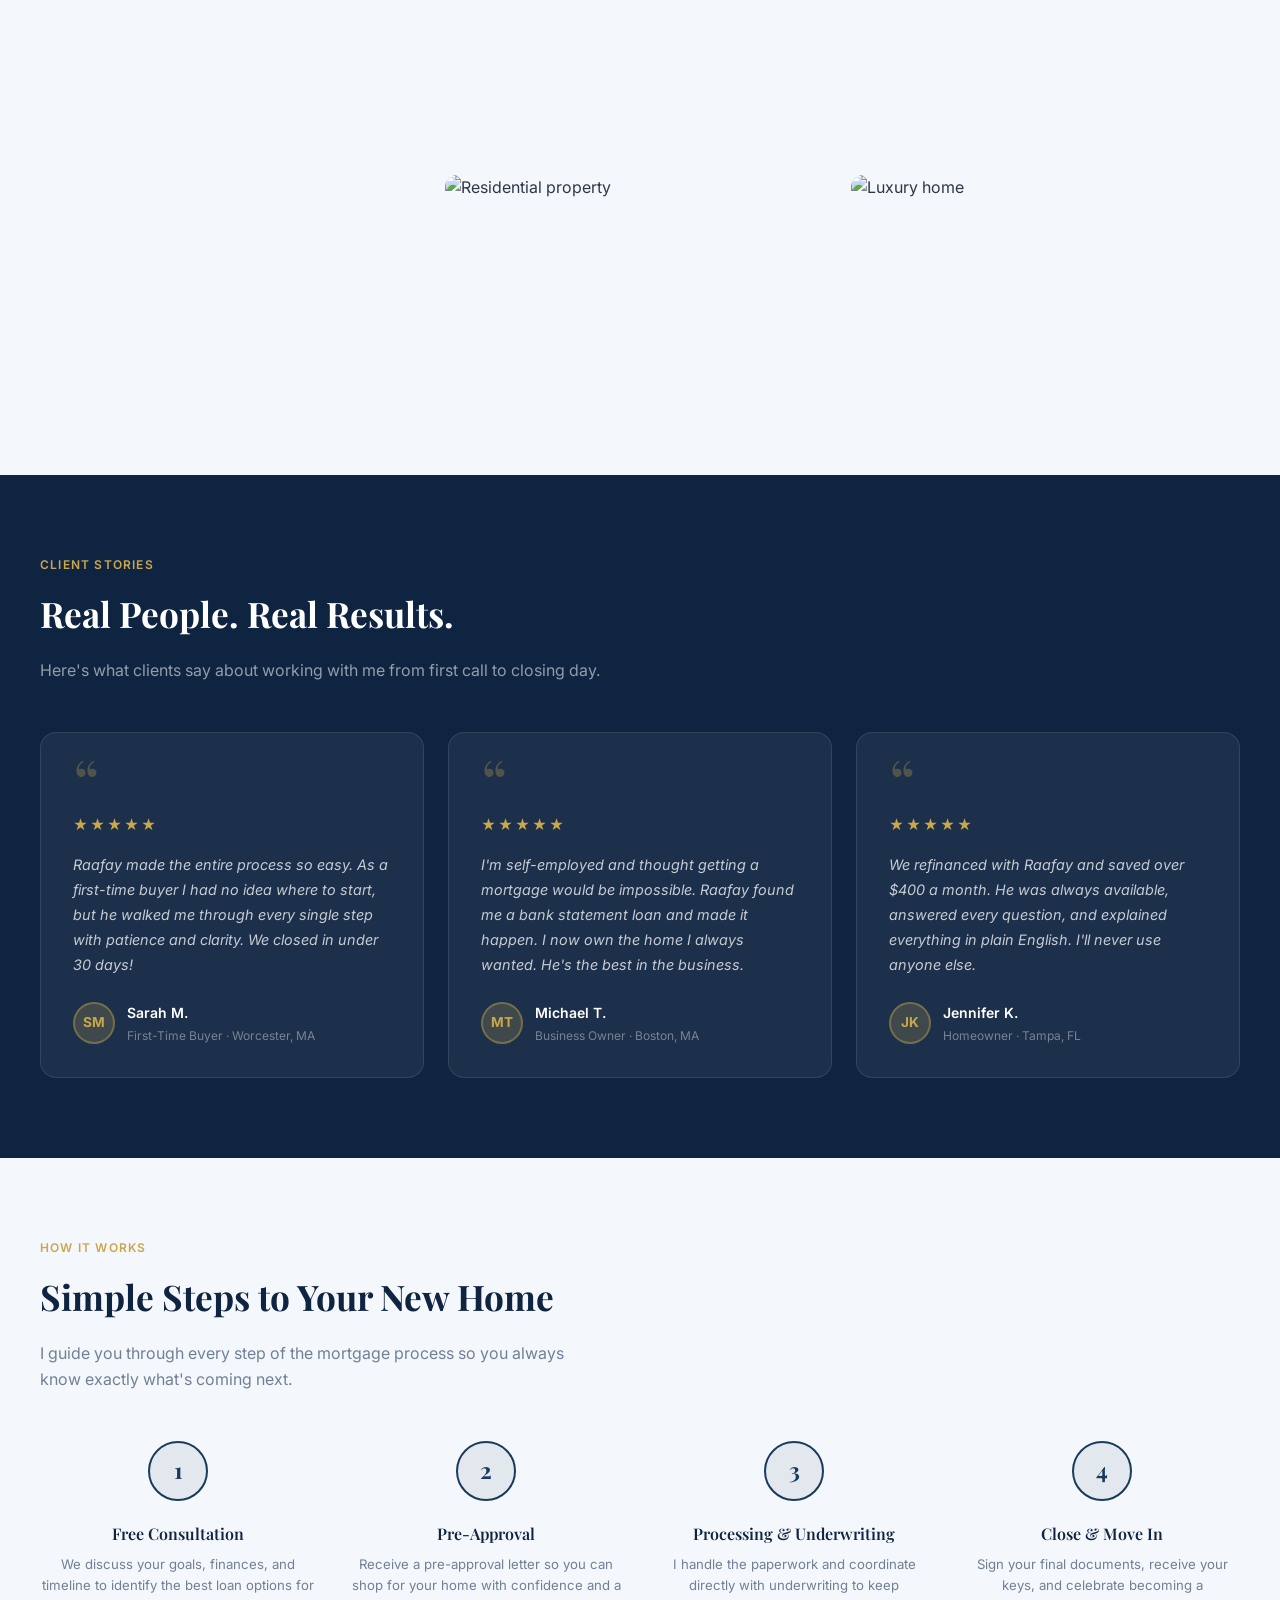
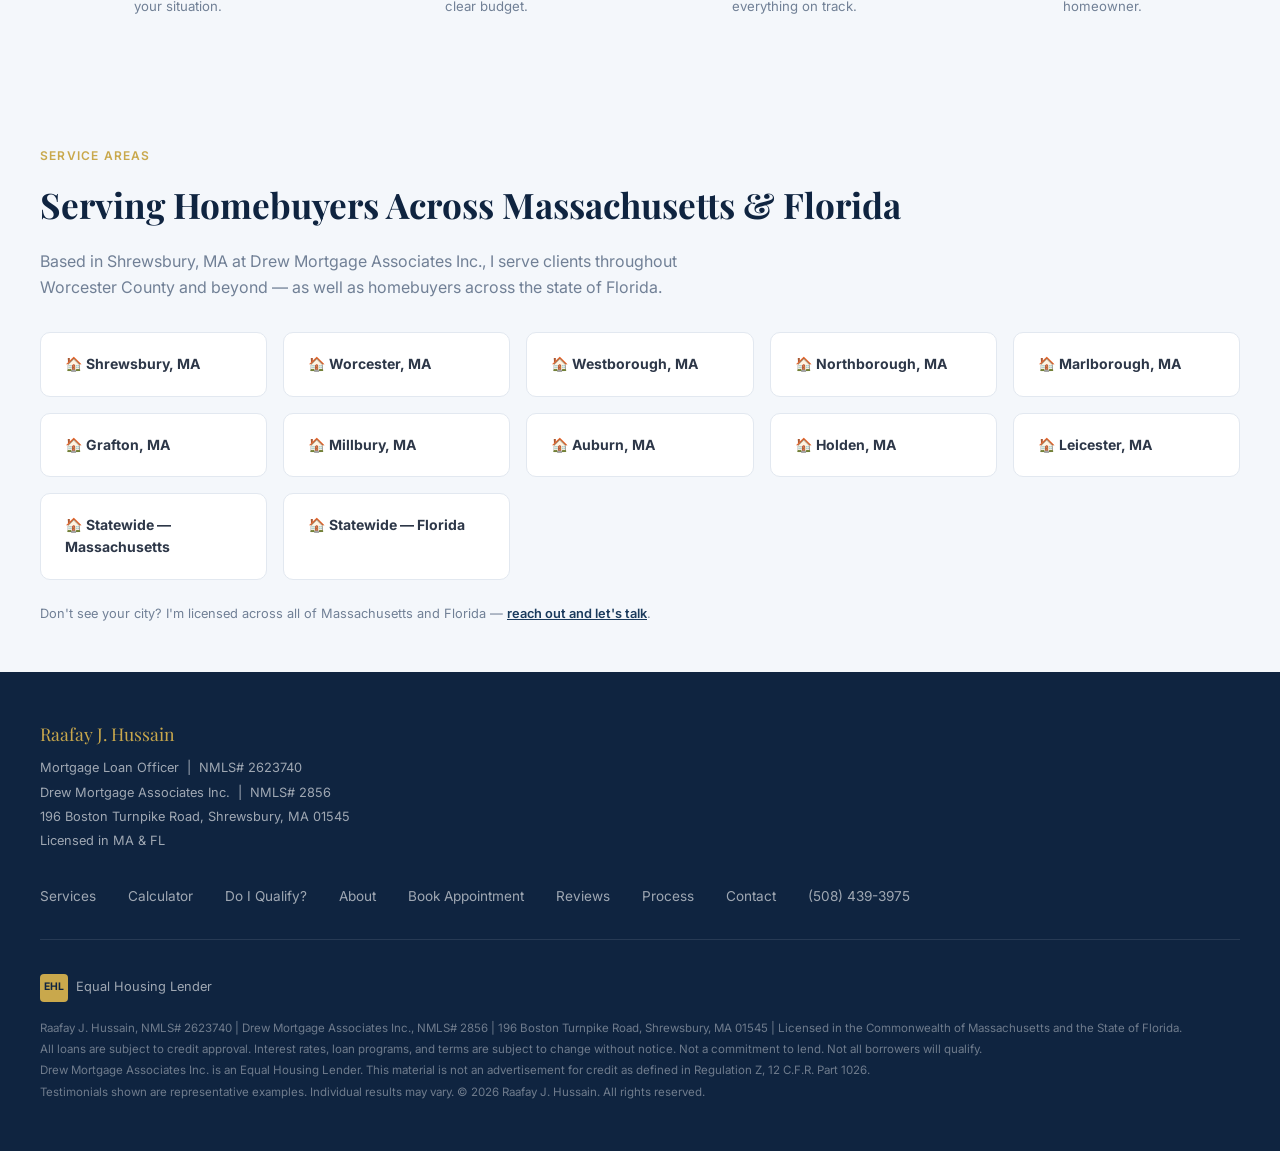
==== commit fef4a2e9: "Add 9 SEO-optimized loan pages with shared CSS and service card links Co-Authored-By: Claude Sonnet " ====
--- a/index.html
+++ b/index.html
@@ -600,15 +600,15 @@
         <h2 class="section-title">Loan Programs for Every Buyer</h2>
         <p class="section-subtitle">From first-time buyers to seasoned investors, I offer a wide range of loan products tailored to your unique financial situation.</p>
         <div class="services-grid">
-            <div class="service-card"><div class="service-icon">&#127968;</div><div class="service-title">Conventional Loans</div><p class="service-desc">Flexible financing for qualified buyers with competitive rates and a variety of down payment options for primary, second, and investment properties.</p></div>
-            <div class="service-card"><div class="service-icon">&#127775;</div><div class="service-title">FHA Loans</div><p class="service-desc">Government-backed loans ideal for first-time homebuyers with lower credit score requirements and low minimum down payment requirements.</p></div>
-            <div class="service-card"><div class="service-icon">&#127881;</div><div class="service-title">VA Loans</div><p class="service-desc">Exclusive benefits for eligible veterans, active-duty service members, and surviving spouses — including no down payment options.</p></div>
-            <div class="service-card"><div class="service-icon">&#127793;</div><div class="service-title">USDA Loans</div><p class="service-desc">Zero down payment financing for eligible rural and suburban homebuyers backed by the U.S. Department of Agriculture.</p></div>
-            <div class="service-card"><div class="service-icon">&#128201;</div><div class="service-title">Refinancing</div><p class="service-desc">Lower your rate, reduce your term, or access home equity with a refinance strategy tailored to your financial goals.</p></div>
-            <div class="service-card"><div class="service-icon">&#128178;</div><div class="service-title">Jumbo Loans</div><p class="service-desc">Financing solutions for higher-priced properties that exceed conventional conforming loan limits, with personalized guidance.</p></div>
-            <div class="service-card"><div class="service-icon">&#128200;</div><div class="service-title">DSCR Loans</div><p class="service-desc">Debt Service Coverage Ratio loans for real estate investors — qualify based on property rental income rather than personal income to grow your portfolio.</p></div>
-            <div class="service-card"><div class="service-icon">&#127968;</div><div class="service-title">Reverse Mortgage</div><p class="service-desc">Allow eligible homeowners aged 62+ to convert home equity into tax-free funds with no required monthly mortgage payments — while staying in your home.</p></div>
-            <div class="service-card"><div class="service-icon">&#127981;</div><div class="service-title">Bank Statement Loans</div><p class="service-desc">Ideal for self-employed borrowers — qualify using 12–24 months of bank statements instead of traditional tax returns.</p></div>
+            <a href="conventional-loans.html" class="service-card" style="text-decoration:none;"><div class="service-icon">&#127968;</div><div class="service-title">Conventional Loans</div><p class="service-desc">Flexible financing for qualified buyers with competitive rates and a variety of down payment options for primary, second, and investment properties.</p><div style="margin-top:1rem;font-size:.78rem;font-weight:600;color:var(--gold);">Learn more &#8594;</div></a>
+            <a href="fha-loans.html" class="service-card" style="text-decoration:none;"><div class="service-icon">&#127775;</div><div class="service-title">FHA Loans</div><p class="service-desc">Government-backed loans ideal for first-time homebuyers with lower credit score requirements and low minimum down payment requirements.</p><div style="margin-top:1rem;font-size:.78rem;font-weight:600;color:var(--gold);">Learn more &#8594;</div></a>
+            <a href="va-loans.html" class="service-card" style="text-decoration:none;"><div class="service-icon">&#127881;</div><div class="service-title">VA Loans</div><p class="service-desc">Exclusive benefits for eligible veterans, active-duty service members, and surviving spouses — including no down payment options.</p><div style="margin-top:1rem;font-size:.78rem;font-weight:600;color:var(--gold);">Learn more &#8594;</div></a>
+            <a href="usda-loans.html" class="service-card" style="text-decoration:none;"><div class="service-icon">&#127793;</div><div class="service-title">USDA Loans</div><p class="service-desc">Zero down payment financing for eligible rural and suburban homebuyers backed by the U.S. Department of Agriculture.</p><div style="margin-top:1rem;font-size:.78rem;font-weight:600;color:var(--gold);">Learn more &#8594;</div></a>
+            <a href="refinancing.html" class="service-card" style="text-decoration:none;"><div class="service-icon">&#128201;</div><div class="service-title">Refinancing</div><p class="service-desc">Lower your rate, reduce your term, or access home equity with a refinance strategy tailored to your financial goals.</p><div style="margin-top:1rem;font-size:.78rem;font-weight:600;color:var(--gold);">Learn more &#8594;</div></a>
+            <a href="jumbo-loans.html" class="service-card" style="text-decoration:none;"><div class="service-icon">&#128178;</div><div class="service-title">Jumbo Loans</div><p class="service-desc">Financing solutions for higher-priced properties that exceed conventional conforming loan limits, with personalized guidance.</p><div style="margin-top:1rem;font-size:.78rem;font-weight:600;color:var(--gold);">Learn more &#8594;</div></a>
+            <a href="dscr-loans.html" class="service-card" style="text-decoration:none;"><div class="service-icon">&#128200;</div><div class="service-title">DSCR Loans</div><p class="service-desc">Debt Service Coverage Ratio loans for real estate investors — qualify based on property rental income rather than personal income to grow your portfolio.</p><div style="margin-top:1rem;font-size:.78rem;font-weight:600;color:var(--gold);">Learn more &#8594;</div></a>
+            <a href="reverse-mortgage.html" class="service-card" style="text-decoration:none;"><div class="service-icon">&#127968;</div><div class="service-title">Reverse Mortgage</div><p class="service-desc">Allow eligible homeowners aged 62+ to convert home equity into tax-free funds with no required monthly mortgage payments — while staying in your home.</p><div style="margin-top:1rem;font-size:.78rem;font-weight:600;color:var(--gold);">Learn more &#8594;</div></a>
+            <a href="bank-statement-loans.html" class="service-card" style="text-decoration:none;"><div class="service-icon">&#127981;</div><div class="service-title">Bank Statement Loans</div><p class="service-desc">Ideal for self-employed borrowers — qualify using 12–24 months of bank statements instead of traditional tax returns.</p><div style="margin-top:1rem;font-size:.78rem;font-weight:600;color:var(--gold);">Learn more &#8594;</div></a>
         </div>
     </div>
 </section>
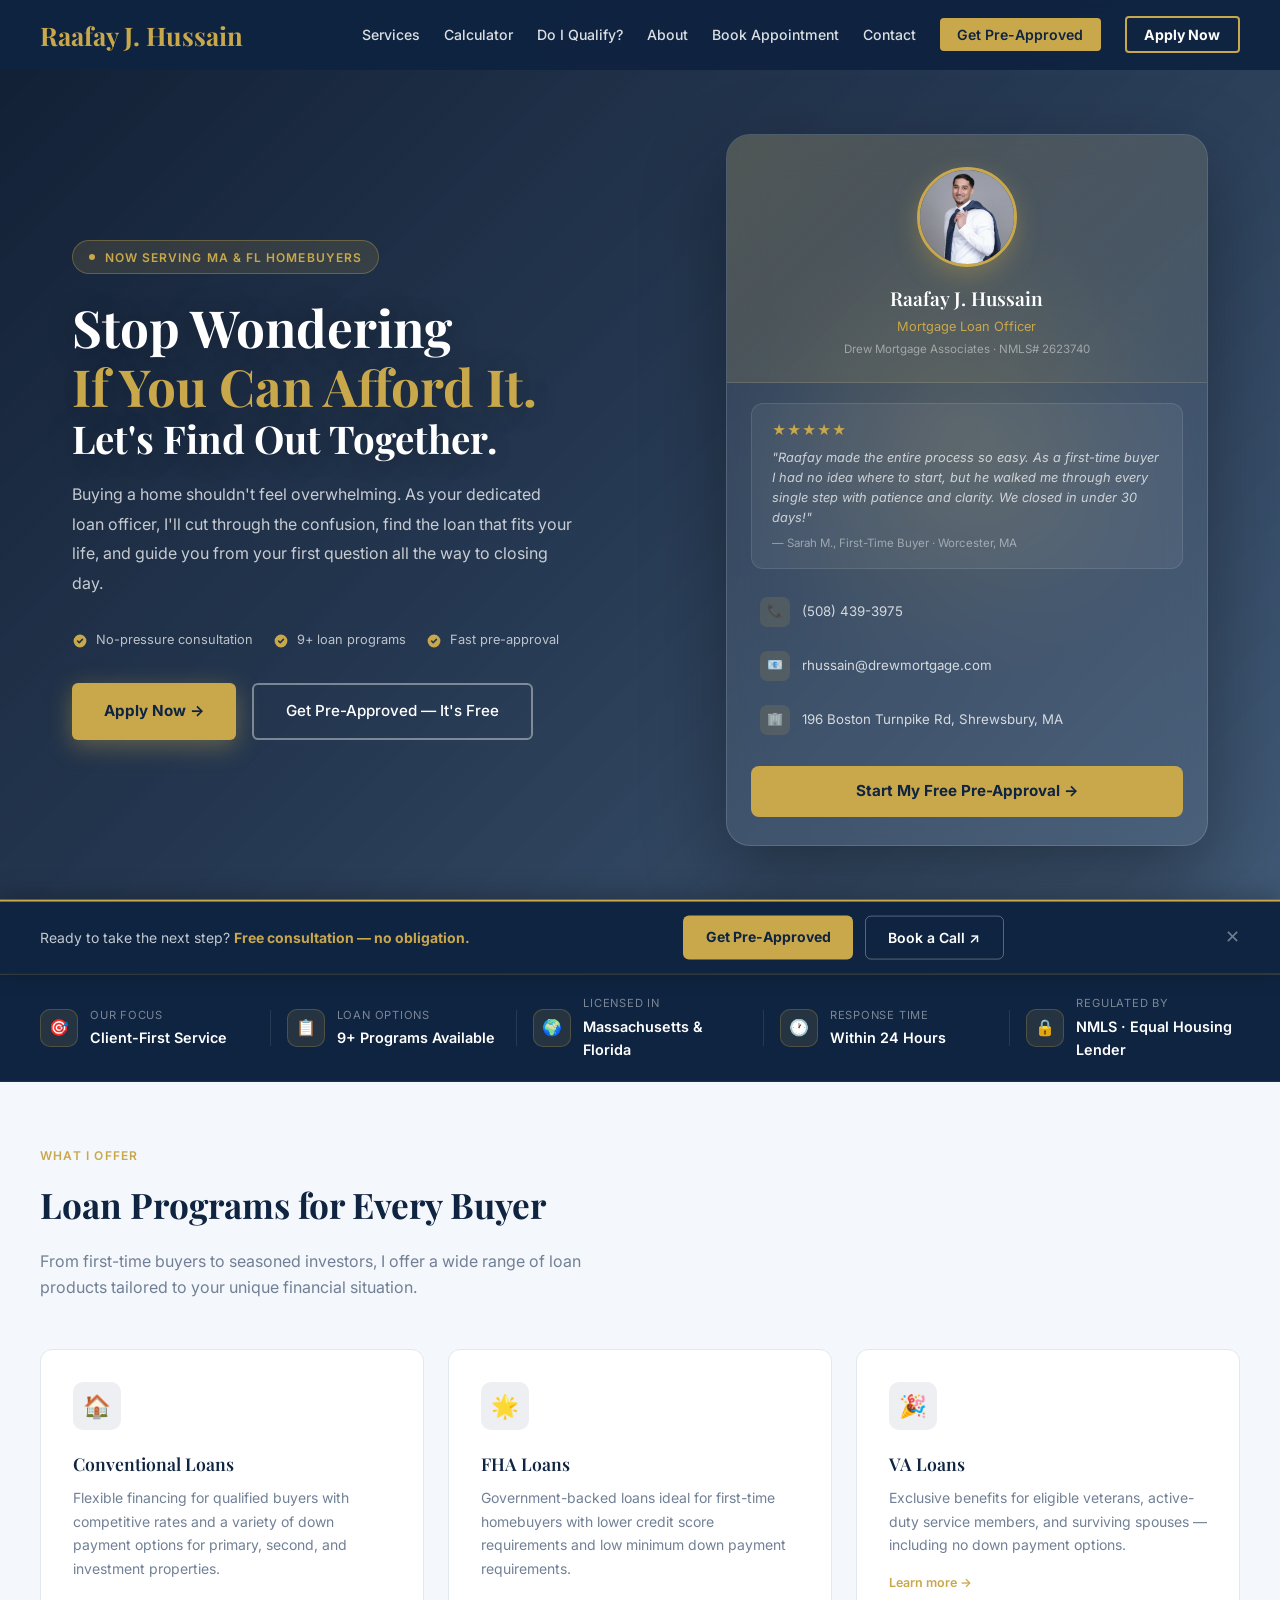
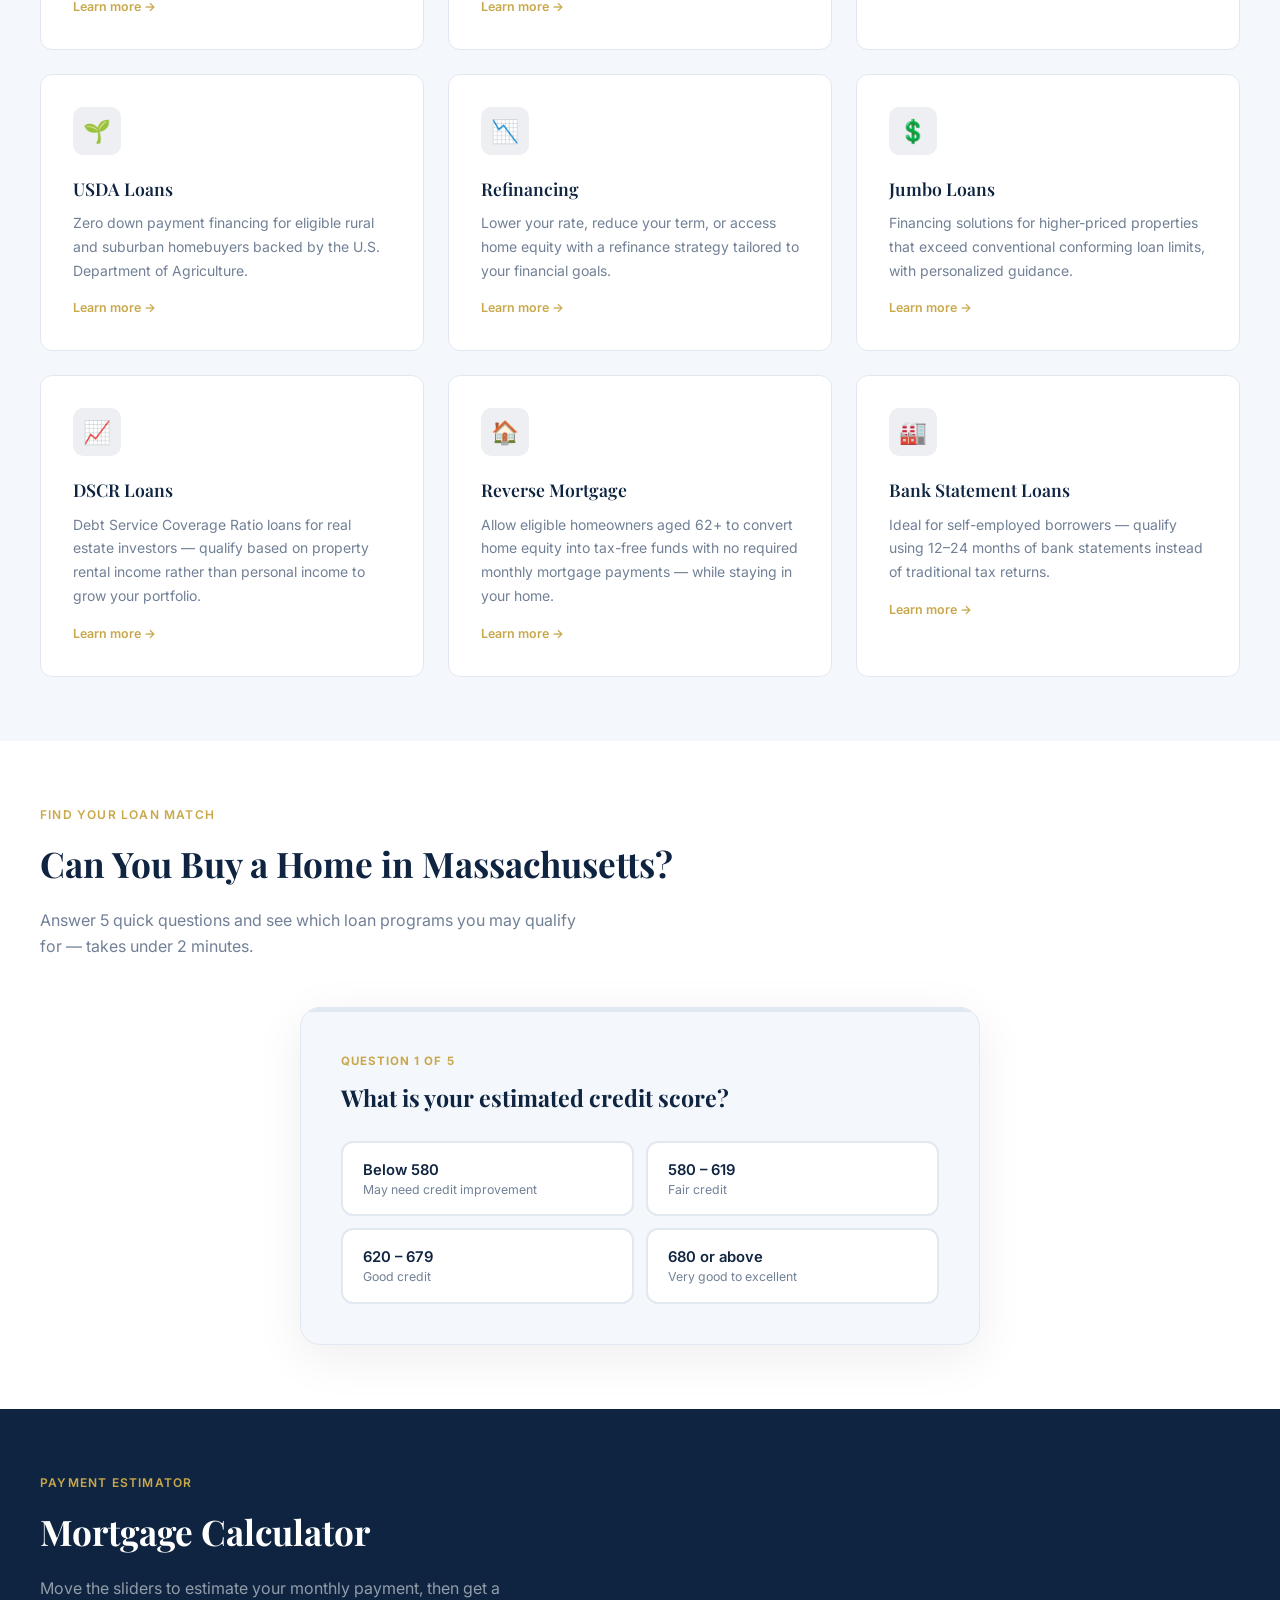
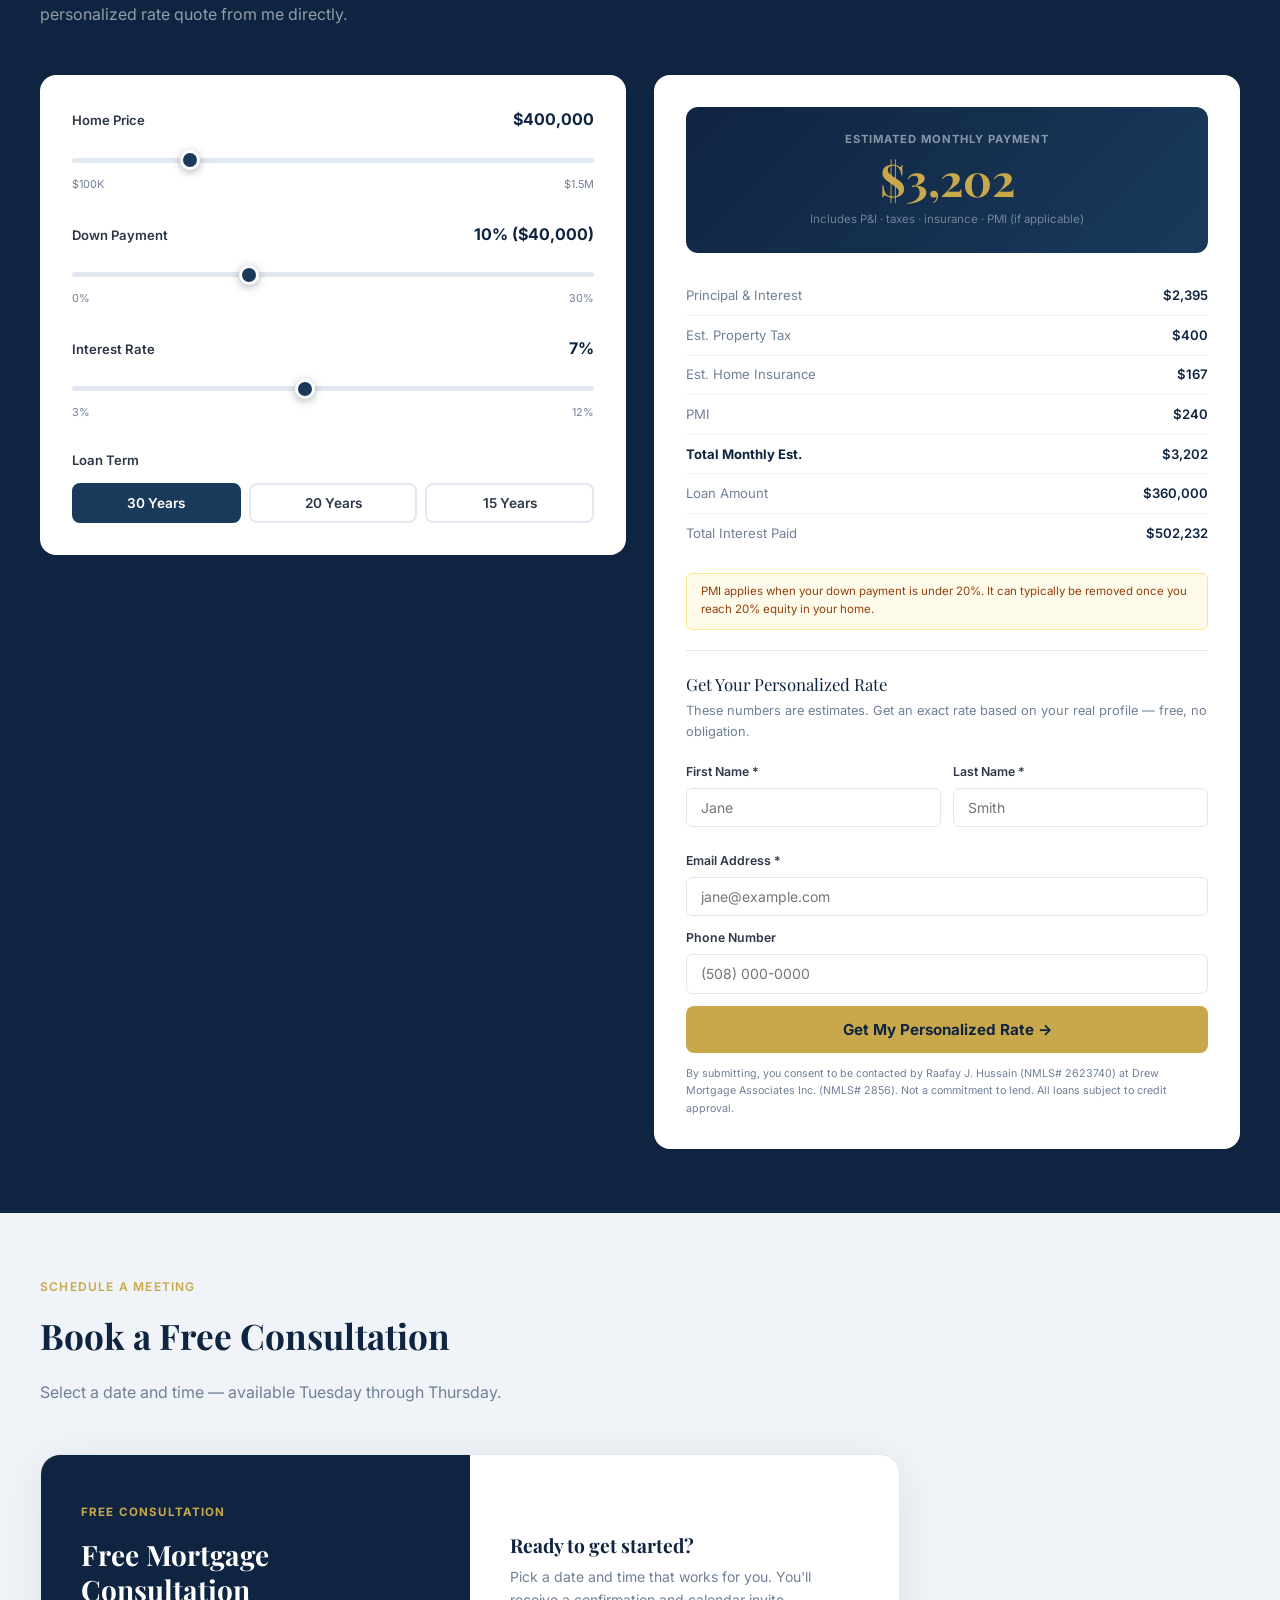
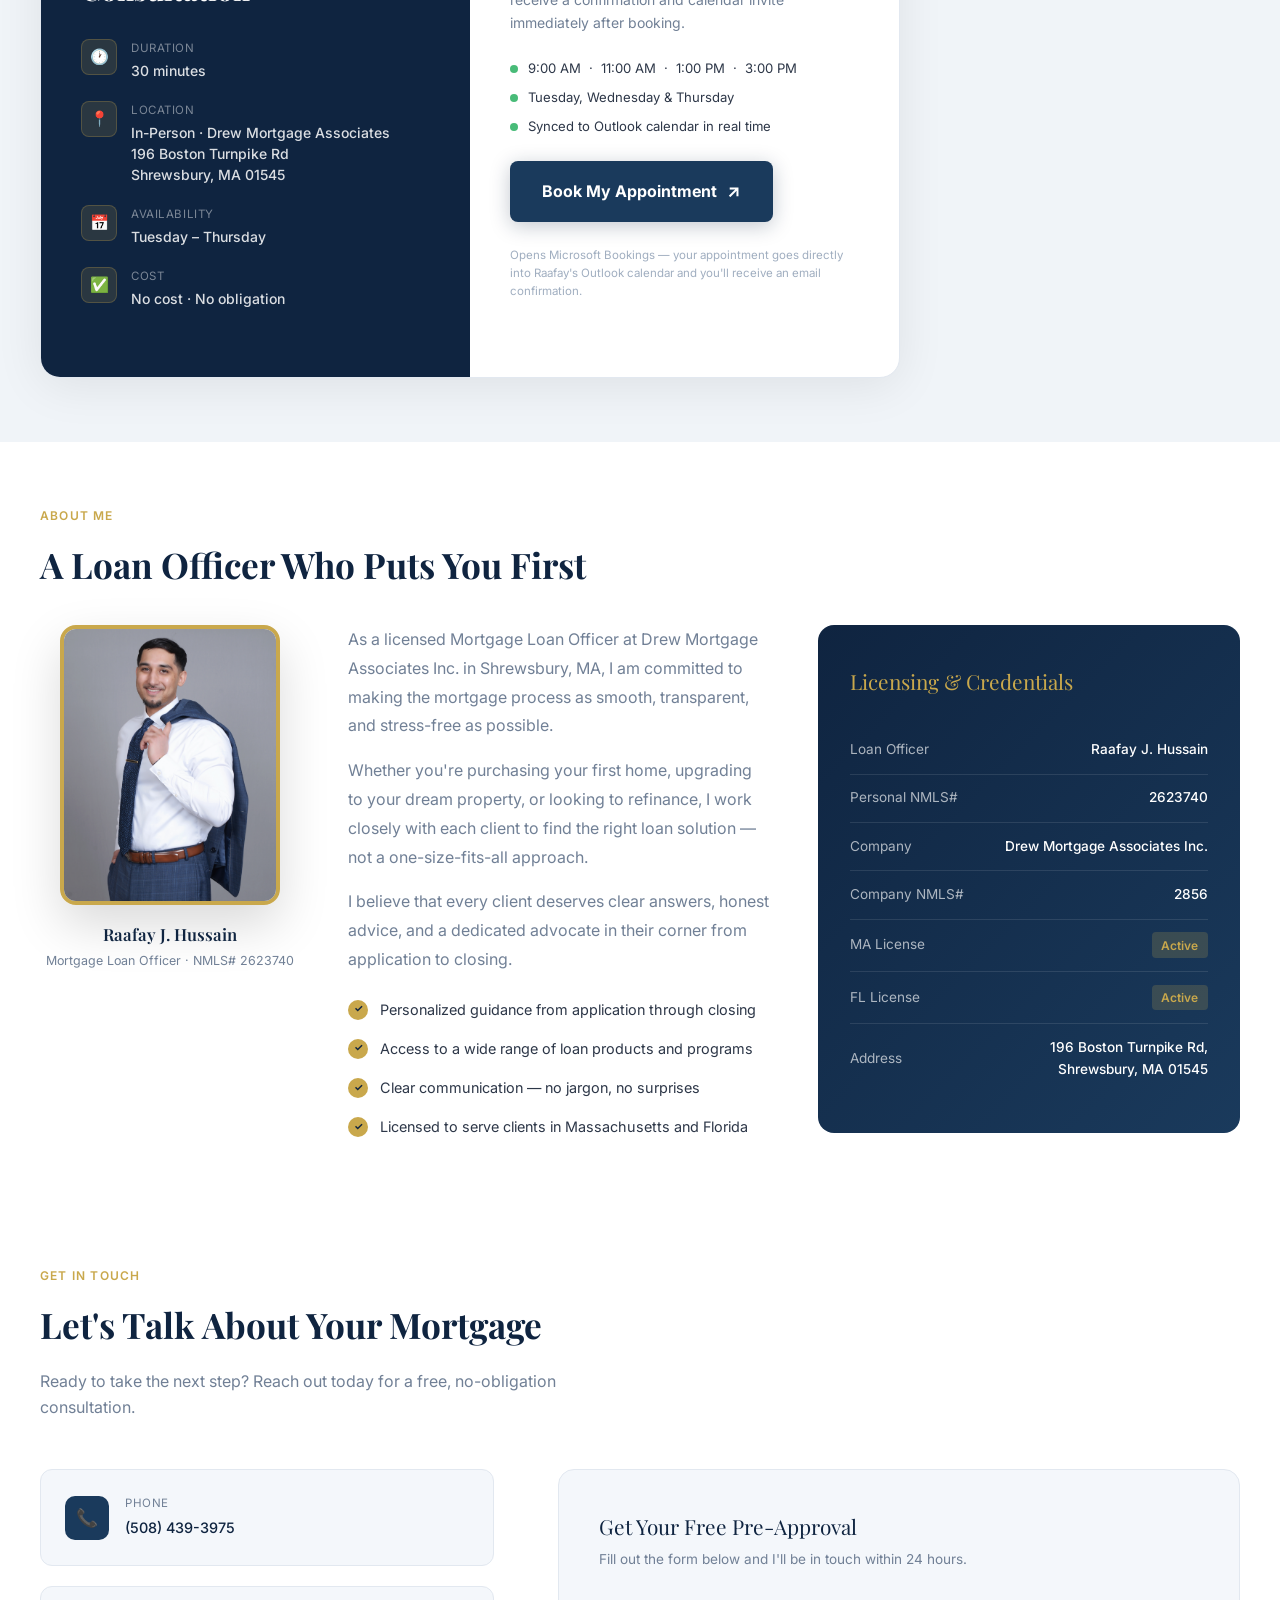
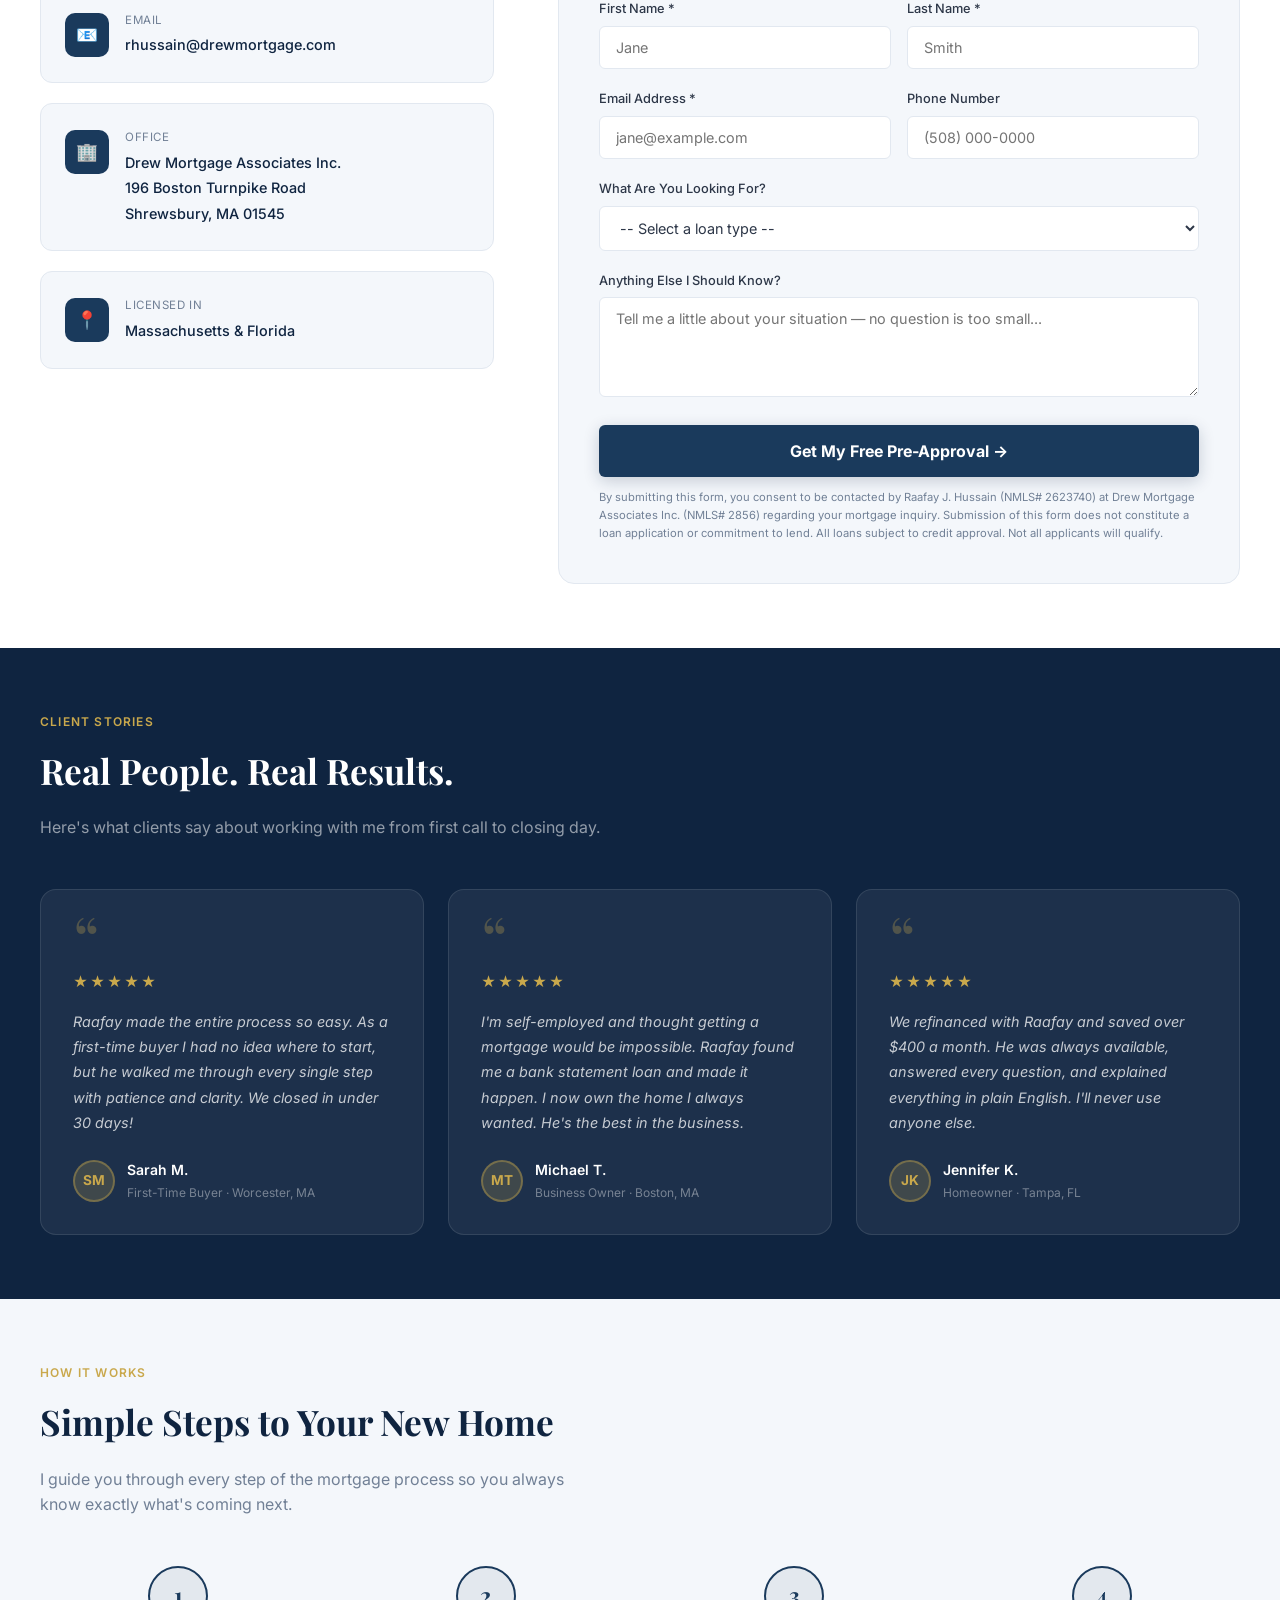
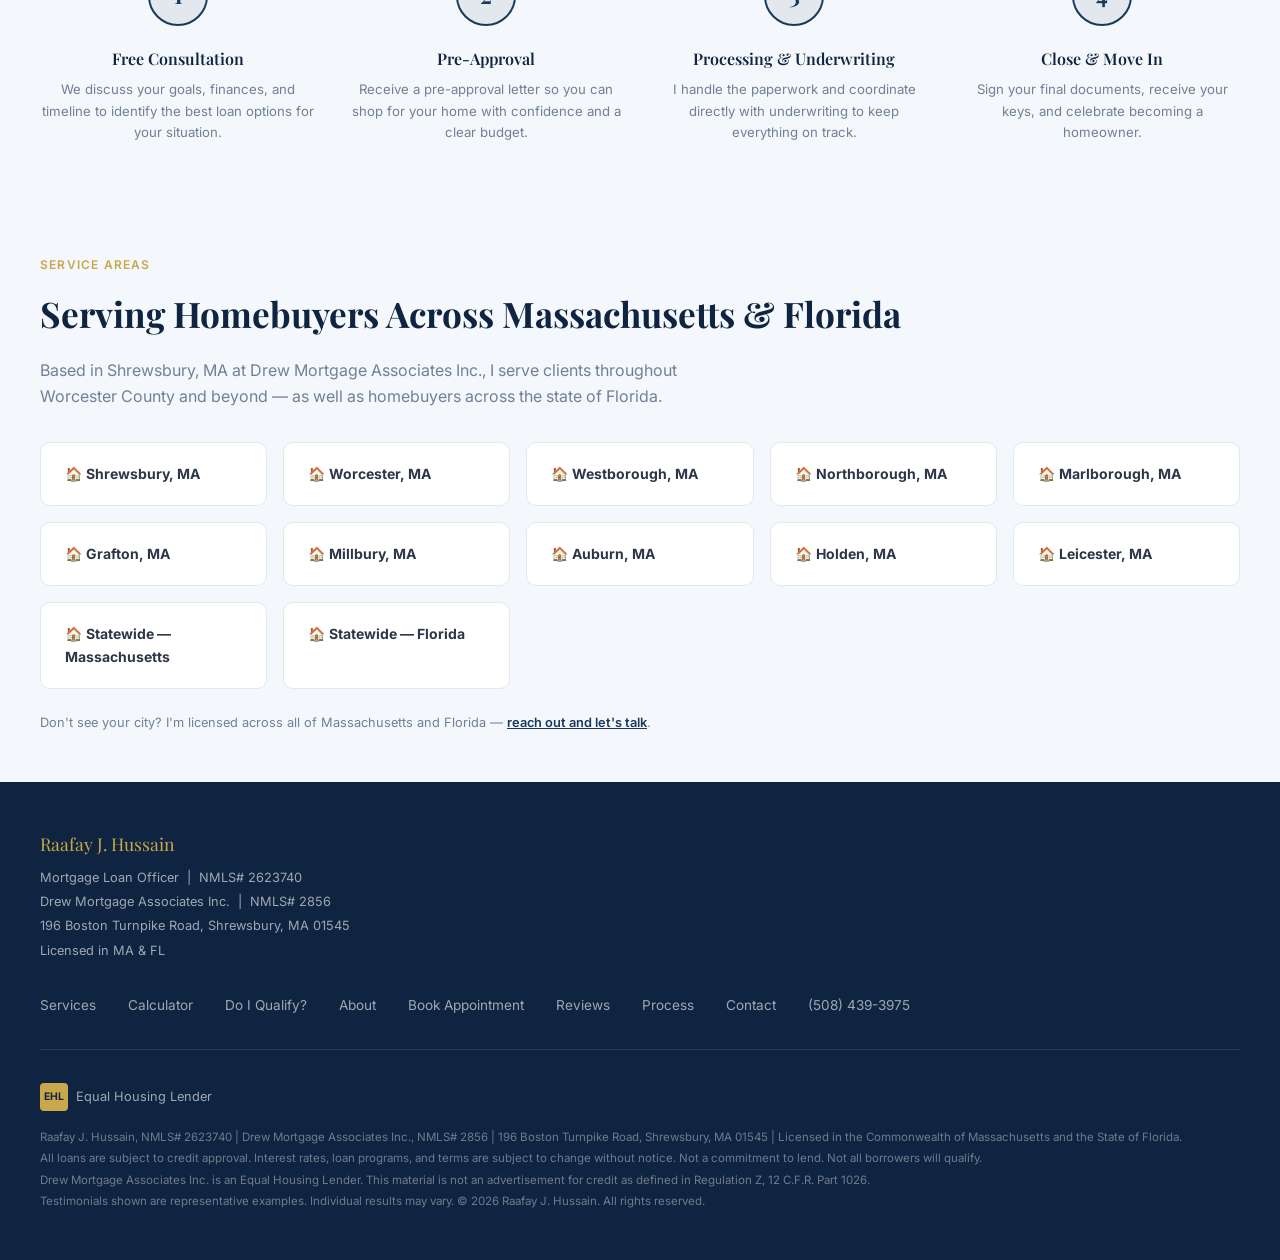
==== commit 93266e6e: "Optimize mobile UX: remove 2 sections, compact spacing, services scroll, testimonials carousel Co-Au" ====
--- a/index.html
+++ b/index.html
@@ -145,7 +145,7 @@
         .trust-bar-divider { width: 1px; height: 36px; background: rgba(255,255,255,0.1); flex-shrink: 0; }
 
         /* ── Shared ── */
-        section { padding: 5rem 2rem; }
+        section { padding: 4rem 2rem; }
         .section-inner { max-width: 1200px; margin: 0 auto; }
         .section-tag { font-size: 0.75rem; font-weight: 600; letter-spacing: 0.1em; text-transform: uppercase; color: var(--gold); margin-bottom: 0.75rem; }
         .section-title { font-family: 'Playfair Display', serif; font-size: 2.2rem; font-weight: 700; color: var(--navy-dark); margin-bottom: 1rem; }
@@ -439,6 +439,11 @@
         .sticky-cta-close:hover { color: white; }
         @media (max-width: 600px) { .sticky-cta-text { display: none; } .sticky-cta-btns { width: 100%; } .sticky-btn-gold, .sticky-btn-white { flex: 1; text-align: center; } }
 
+        /* ── Testimonial carousel dots ── */
+        .testimonial-dots { justify-content: center; gap: 0.5rem; margin-top: 1.5rem; display: none; }
+        .t-dot { width: 8px; height: 8px; border-radius: 50%; background: rgba(255,255,255,.3); border: none; cursor: pointer; padding: 0; transition: background .2s, transform .2s; }
+        .t-dot.active { background: var(--gold); transform: scale(1.3); }
+
         /* ── Footer ── */
         footer { background: var(--navy-dark); color: rgba(255,255,255,0.6); padding: 3rem 2rem; }
         .footer-inner { max-width: 1200px; margin: 0 auto; }
@@ -461,38 +466,49 @@
         @media (max-width: 960px) {
             .nav-links { display: none; }
             .hamburger { display: flex; }
-            .hero-inner { grid-template-columns: 1fr; gap: 2.5rem; padding: 3rem 1.5rem; }
-            .hero-headline { font-size: 2.4rem; }
-            .hero-headline .sub-line { font-size: 1.9rem; }
-            .hero-body { margin: 0 auto 1.75rem; }
+            .hero { min-height: 0; }
+            .hero-inner { grid-template-columns: 1fr; gap: 2rem; padding: 2.5rem 1.5rem 3rem; }
+            .hero-headline { font-size: 2.2rem; }
+            .hero-headline .sub-line { font-size: 1.75rem; }
+            .hero-body { margin: 0 auto 1.5rem; }
             .hero-trust-row { justify-content: flex-start; }
             .hero-cta-group { flex-direction: column; align-items: flex-start; }
             .btn-primary, .btn-outline, .btn-call { width: 100%; text-align: center; justify-content: center; }
             .services-grid { grid-template-columns: 1fr 1fr; }
-            .testimonials-grid { grid-template-columns: 1fr; }
             .process-steps { grid-template-columns: 1fr 1fr; }
             .contact-grid { grid-template-columns: 1fr; }
             .form-row { grid-template-columns: 1fr; }
-            .gallery-grid { grid-template-columns: 1fr 1fr; grid-template-rows: auto; }
-            .gallery-item:first-child { grid-row: auto; }
-            .photo-banner { height: auto; padding: 3.5rem 1.5rem; }
-            .photo-banner-title { font-size: 1.9rem; }
-            section { padding: 3.5rem 1.5rem; }
+            section { padding: 3rem 1.5rem; }
         }
         @media (max-width: 600px) {
             .about-grid { grid-template-columns: 1fr; }
             .about-photo { flex-direction: column; text-align: center; }
-            .services-grid { grid-template-columns: 1fr; }
+            /* Services: horizontal scroll carousel on mobile */
+            .services-grid {
+                grid-template-columns: unset !important;
+                display: flex !important;
+                overflow-x: auto;
+                gap: 1rem;
+                scroll-snap-type: x mandatory;
+                -webkit-overflow-scrolling: touch;
+                scrollbar-width: none;
+                margin: 0 -1.25rem;
+                padding: 0.25rem 1.25rem 1rem;
+            }
+            .services-grid::-webkit-scrollbar { display: none; }
+            .service-card { min-width: 260px; flex-shrink: 0; scroll-snap-align: start; }
             .process-steps { grid-template-columns: 1fr; }
-            .gallery-grid { grid-template-columns: 1fr; }
-            .section-title { font-size: 1.75rem; }
-            .hero-headline { font-size: 2rem; }
-            .hero-headline .sub-line { font-size: 1.6rem; }
-            .appt-form-grid { grid-template-columns: 1fr; }
-            .appt-times { flex-direction: column; }
-            .time-btn { min-width: auto; width: 100%; }
-            .appt-dates { grid-template-columns: repeat(3, 1fr); }
-            section { padding: 3rem 1.25rem; }
+            .section-title { font-size: 1.7rem; }
+            .hero-headline { font-size: 1.9rem; }
+            .hero-headline .sub-line { font-size: 1.5rem; }
+            .hero-trust-row { gap: 0.75rem; }
+            .hero-trust-item { font-size: 0.75rem; }
+            section { padding: 2.5rem 1.25rem; }
+            /* Testimonials: single card view on mobile */
+            .testimonials-track-wrap { overflow: hidden; }
+            .testimonials-grid { display: flex !important; transition: transform 0.35s ease; gap: 0 !important; }
+            .testimonial-card { min-width: 100%; flex-shrink: 0; }
+            .testimonial-dots { display: flex !important; }
         }
     </style>
 </head>
@@ -950,15 +966,6 @@
     </div>
 </section>
 
-<!-- ── Photo Banner ── -->
-<div class="photo-banner">
-    <div class="photo-banner-inner">
-        <h2 class="photo-banner-title">Your <span>Dream Home</span> Is Closer Than You Think</h2>
-        <p class="photo-banner-sub">Whether you're buying your first home or your fifth, I'll find the right loan to make it happen — with clear guidance every step of the way.</p>
-        <a href="https://idp.elliemae.com/authorize?site_id=9111932669&response_type=code&redirect_uri=https%3A%2F%2Fdrewmortgage.mymortgage-online.com%2Fborrower-app%2Flogin%2F%3Flar%3Damohamed%26workFlowId%3D50152%26dest%3D%2Floan-app%2F%26guestuser%3D1%26siteId%3D9111932669&client_id=srtrz0d2&scope=ccbp%20cc&instance_id=be11171033&logo_url=https%3A%2F%2Fstore.asset.ecc.mortgagetech.ice.com%2Fd2a927b6-b5a4-45aa-b0df-c8dc6c5ccf44&logo_url_href=https%3A%2F%2Fwww.drewmortgage.com%2F&logo_alt_text=Logo&bust=90&apiBaseUrl=https://api.elliemae.com" target="_blank" class="btn-primary">Start Your Application</a>
-    </div>
-</div>
-
 <!-- ── About ── -->
 <section id="about">
     <div class="section-inner">
@@ -1044,33 +1051,20 @@
     </div>
 </section>
 
-<!-- ── Gallery ── -->
-<section class="gallery">
-    <div class="section-inner">
-        <div class="section-tag">Find Your Place</div>
-        <h2 class="section-title">Helping You Find Home</h2>
-        <p class="section-subtitle">From cozy starter homes to spacious family properties, I help clients finance the home that fits their lifestyle.</p>
-        <div class="gallery-grid">
-            <div class="gallery-item"><img src="https://images.unsplash.com/photo-1583608205776-bfd35f0d9f83?w=800&q=80" alt="Suburban home"><div class="gallery-item-overlay"></div></div>
-            <div class="gallery-item"><img src="https://images.unsplash.com/photo-1512917774080-9991f1c4c750?w=800&q=80" alt="Modern home"><div class="gallery-item-overlay"></div></div>
-            <div class="gallery-item"><img src="https://images.unsplash.com/photo-1568605114967-8130f3a36994?w=800&q=80" alt="Classic home"><div class="gallery-item-overlay"></div></div>
-            <div class="gallery-item"><img src="https://images.unsplash.com/photo-1523217582562-09d0def993a6?w=800&q=80" alt="Residential property"><div class="gallery-item-overlay"></div></div>
-            <div class="gallery-item"><img src="https://images.unsplash.com/photo-1600596542815-ffad4c1539a9?w=800&q=80" alt="Luxury home"><div class="gallery-item-overlay"></div></div>
-        </div>
-    </div>
-</section>
-
 <!-- ── Testimonials ── -->
 <section class="testimonials" id="testimonials">
     <div class="section-inner">
         <div class="section-tag">Client Stories</div>
         <h2 class="section-title">Real People. Real Results.</h2>
         <p class="section-subtitle">Here's what clients say about working with me from first call to closing day.</p>
-        <div class="testimonials-grid">
-            <div class="testimonial-card"><span class="testimonial-quote-mark">&ldquo;</span><div class="testimonial-stars">&#9733;&#9733;&#9733;&#9733;&#9733;</div><p class="testimonial-text">Raafay made the entire process so easy. As a first-time buyer I had no idea where to start, but he walked me through every single step with patience and clarity. We closed in under 30 days!</p><div class="testimonial-author"><div class="testimonial-initials">SM</div><div><div class="testimonial-name">Sarah M.</div><div class="testimonial-detail">First-Time Buyer · Worcester, MA</div></div></div></div>
-            <div class="testimonial-card"><span class="testimonial-quote-mark">&ldquo;</span><div class="testimonial-stars">&#9733;&#9733;&#9733;&#9733;&#9733;</div><p class="testimonial-text">I'm self-employed and thought getting a mortgage would be impossible. Raafay found me a bank statement loan and made it happen. I now own the home I always wanted. He's the best in the business.</p><div class="testimonial-author"><div class="testimonial-initials">MT</div><div><div class="testimonial-name">Michael T.</div><div class="testimonial-detail">Business Owner · Boston, MA</div></div></div></div>
-            <div class="testimonial-card"><span class="testimonial-quote-mark">&ldquo;</span><div class="testimonial-stars">&#9733;&#9733;&#9733;&#9733;&#9733;</div><p class="testimonial-text">We refinanced with Raafay and saved over $400 a month. He was always available, answered every question, and explained everything in plain English. I'll never use anyone else.</p><div class="testimonial-author"><div class="testimonial-initials">JK</div><div><div class="testimonial-name">Jennifer K.</div><div class="testimonial-detail">Homeowner · Tampa, FL</div></div></div></div>
+        <div class="testimonials-track-wrap">
+            <div class="testimonials-grid">
+                <div class="testimonial-card"><span class="testimonial-quote-mark">&ldquo;</span><div class="testimonial-stars">&#9733;&#9733;&#9733;&#9733;&#9733;</div><p class="testimonial-text">Raafay made the entire process so easy. As a first-time buyer I had no idea where to start, but he walked me through every single step with patience and clarity. We closed in under 30 days!</p><div class="testimonial-author"><div class="testimonial-initials">SM</div><div><div class="testimonial-name">Sarah M.</div><div class="testimonial-detail">First-Time Buyer · Worcester, MA</div></div></div></div>
+                <div class="testimonial-card"><span class="testimonial-quote-mark">&ldquo;</span><div class="testimonial-stars">&#9733;&#9733;&#9733;&#9733;&#9733;</div><p class="testimonial-text">I'm self-employed and thought getting a mortgage would be impossible. Raafay found me a bank statement loan and made it happen. I now own the home I always wanted. He's the best in the business.</p><div class="testimonial-author"><div class="testimonial-initials">MT</div><div><div class="testimonial-name">Michael T.</div><div class="testimonial-detail">Business Owner · Boston, MA</div></div></div></div>
+                <div class="testimonial-card"><span class="testimonial-quote-mark">&ldquo;</span><div class="testimonial-stars">&#9733;&#9733;&#9733;&#9733;&#9733;</div><p class="testimonial-text">We refinanced with Raafay and saved over $400 a month. He was always available, answered every question, and explained everything in plain English. I'll never use anyone else.</p><div class="testimonial-author"><div class="testimonial-initials">JK</div><div><div class="testimonial-name">Jennifer K.</div><div class="testimonial-detail">Homeowner · Tampa, FL</div></div></div></div>
+            </div>
         </div>
+        <div class="testimonial-dots"></div>
     </div>
 </section>
 
@@ -1510,6 +1504,39 @@
         resultsEl.scrollIntoView({ behavior: 'smooth', block: 'start' });
     }
 
+    /* ── Testimonials carousel (mobile) ── */
+    (function(){
+        const grid = document.querySelector('.testimonials-grid');
+        const dotsWrap = document.querySelector('.testimonial-dots');
+        const cards = document.querySelectorAll('.testimonial-card');
+        if (!grid || !dotsWrap) return;
+        let cur = 0;
+        const isMob = () => window.innerWidth <= 600;
+        function goTo(i) {
+            cur = i;
+            if (isMob()) grid.style.transform = 'translateX(-' + (i * 100) + '%)';
+            dotsWrap.querySelectorAll('.t-dot').forEach((d, j) => d.classList.toggle('active', j === i));
+        }
+        cards.forEach((_, i) => {
+            const d = document.createElement('button');
+            d.className = 't-dot' + (i === 0 ? ' active' : '');
+            d.setAttribute('aria-label', 'Review ' + (i + 1));
+            d.onclick = () => goTo(i);
+            dotsWrap.appendChild(d);
+        });
+        let sx = 0;
+        grid.addEventListener('touchstart', e => { sx = e.touches[0].clientX; }, { passive: true });
+        grid.addEventListener('touchend', e => {
+            if (!isMob()) return;
+            const dx = sx - e.changedTouches[0].clientX;
+            if (Math.abs(dx) > 40) {
+                if (dx > 0 && cur < cards.length - 1) goTo(cur + 1);
+                else if (dx < 0 && cur > 0) goTo(cur - 1);
+            }
+        });
+        window.addEventListener('resize', () => { if (!isMob()) grid.style.transform = ''; });
+    })();
+
     /* ── Sticky CTA ── */
     window.addEventListener('scroll', function() {
         const hero = document.querySelector('.hero');
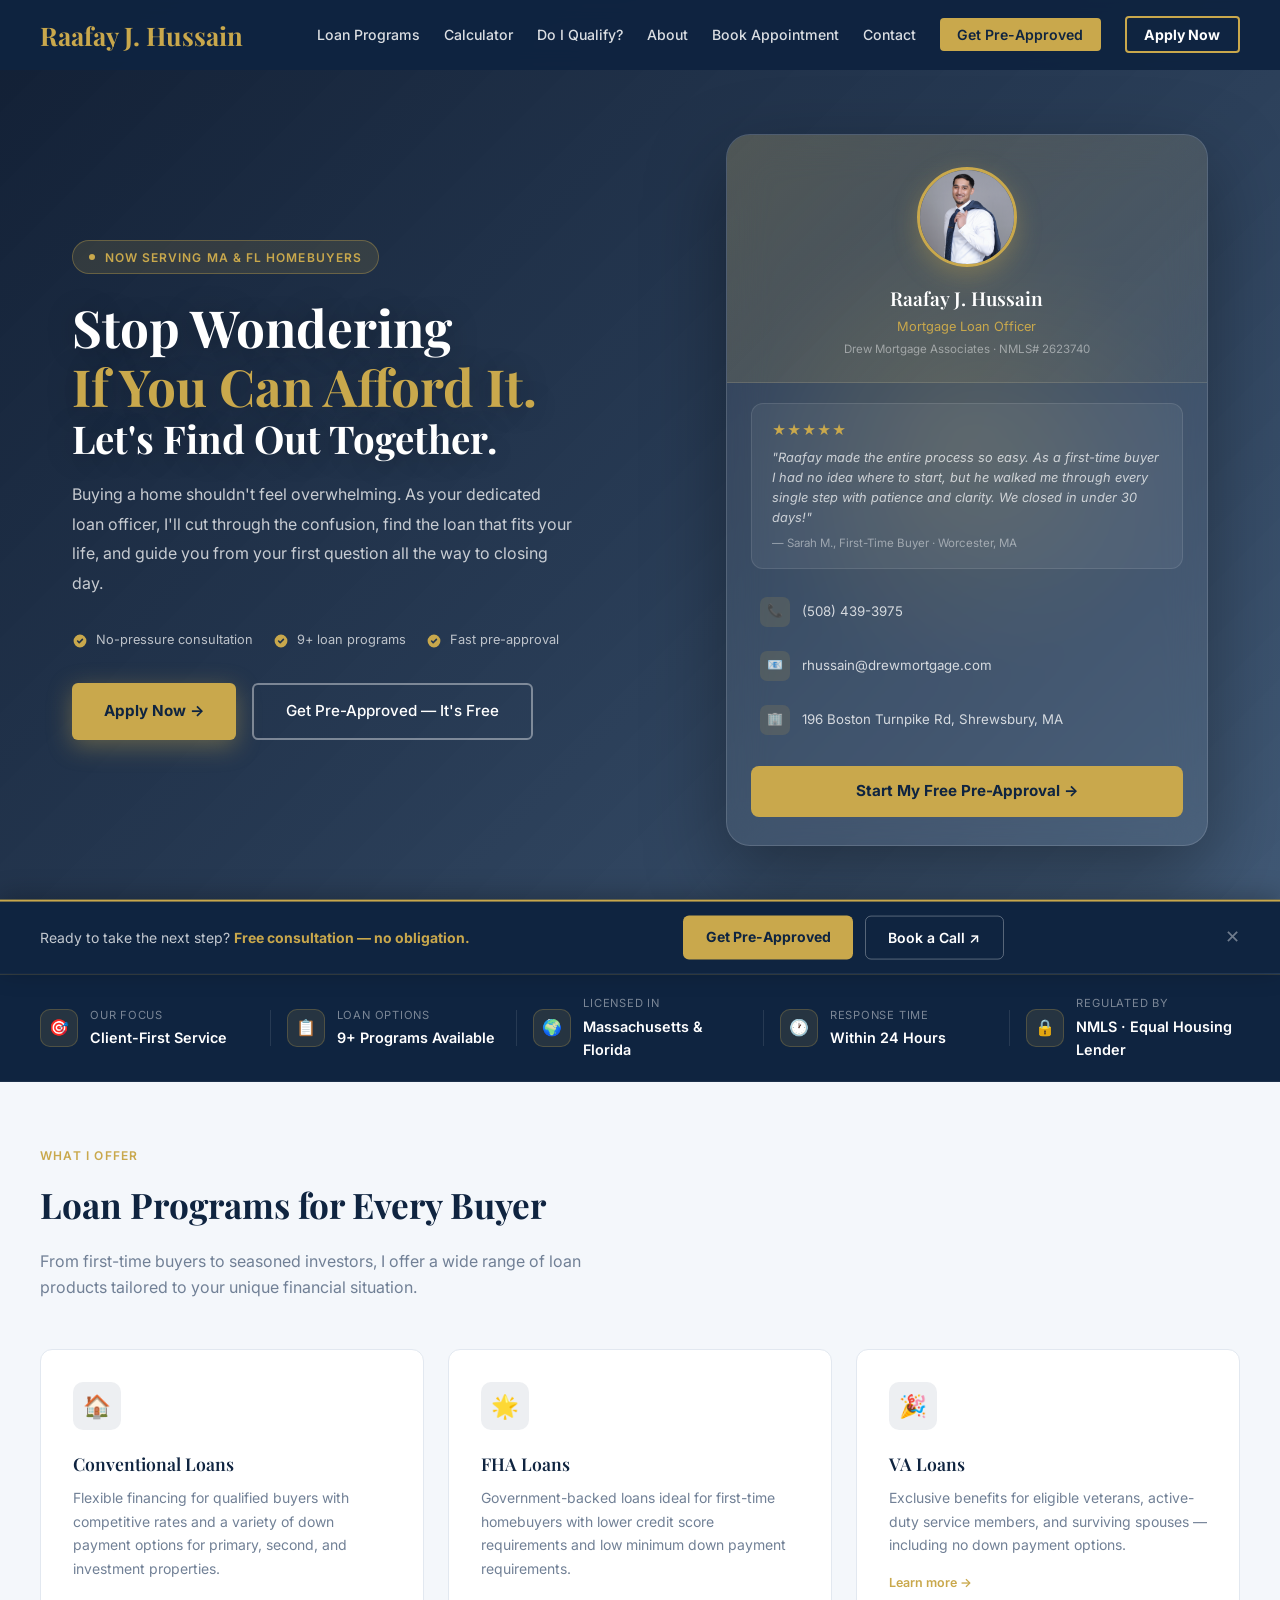
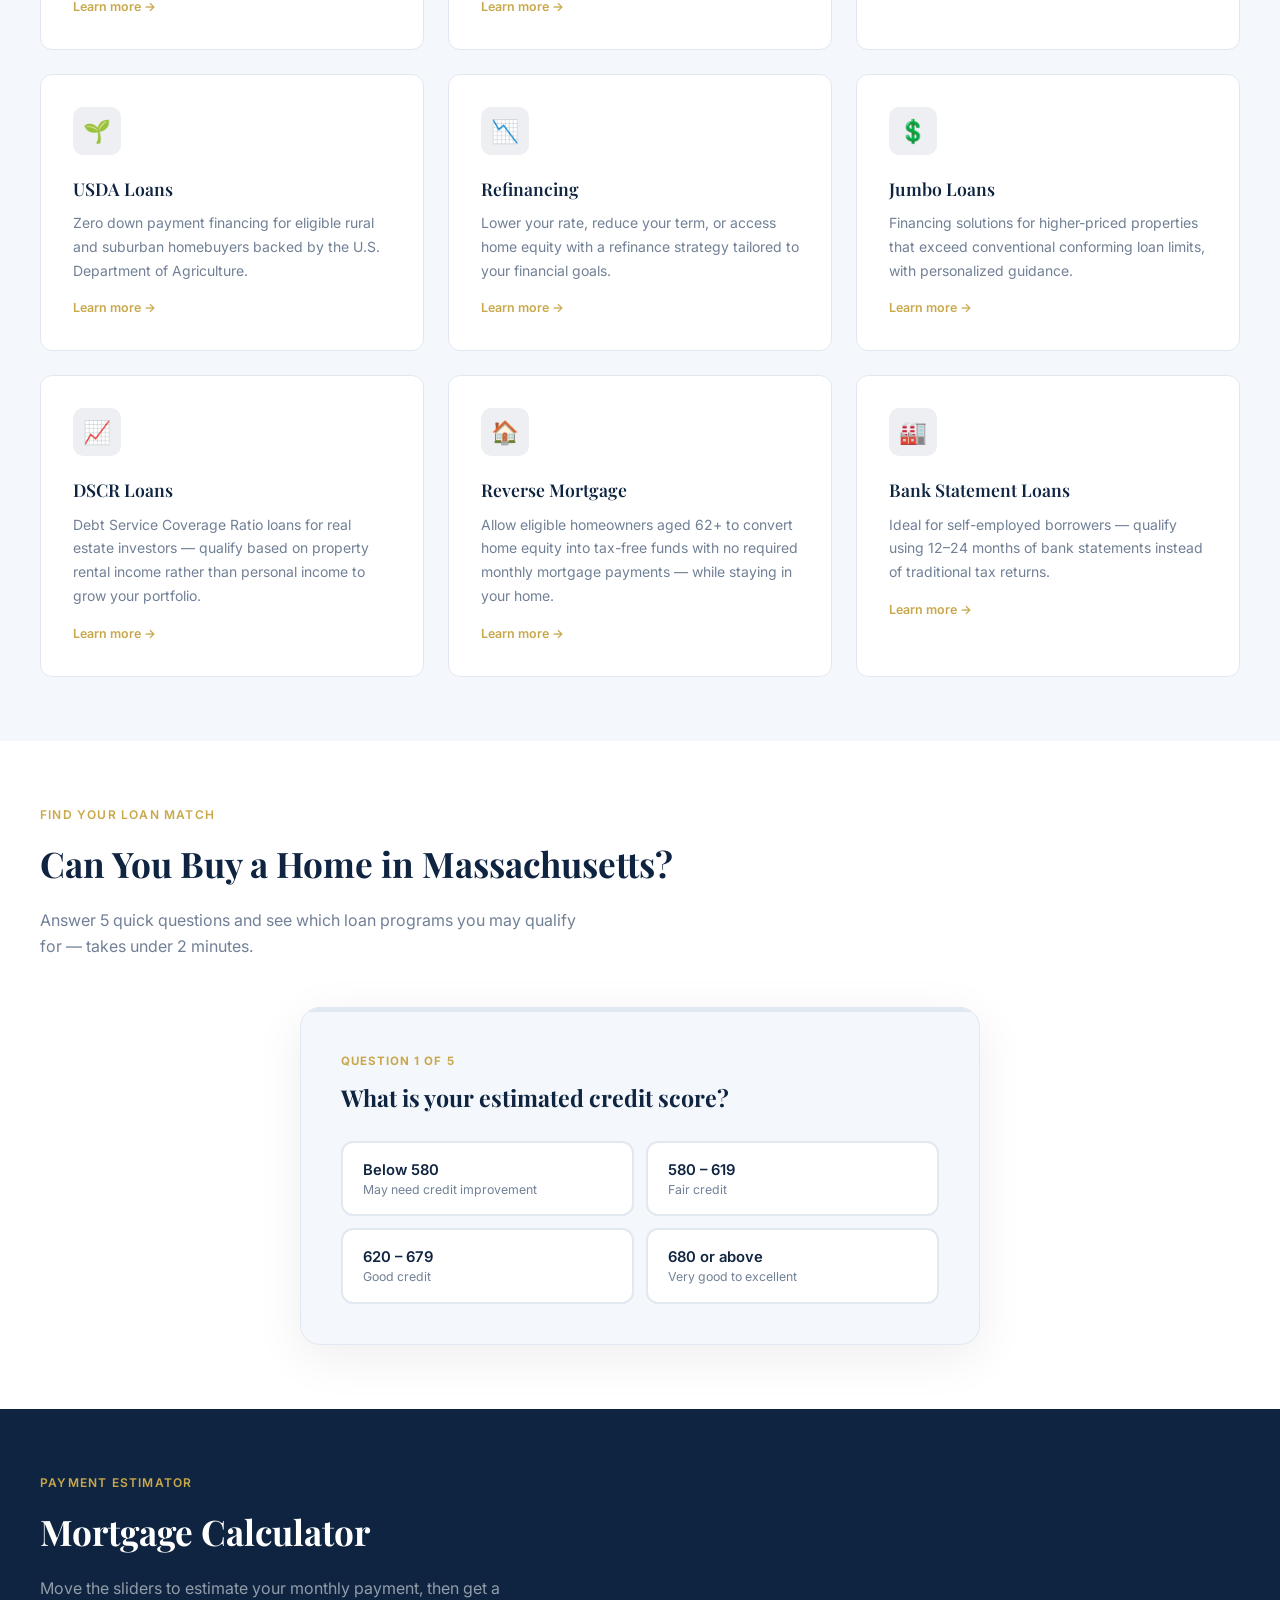
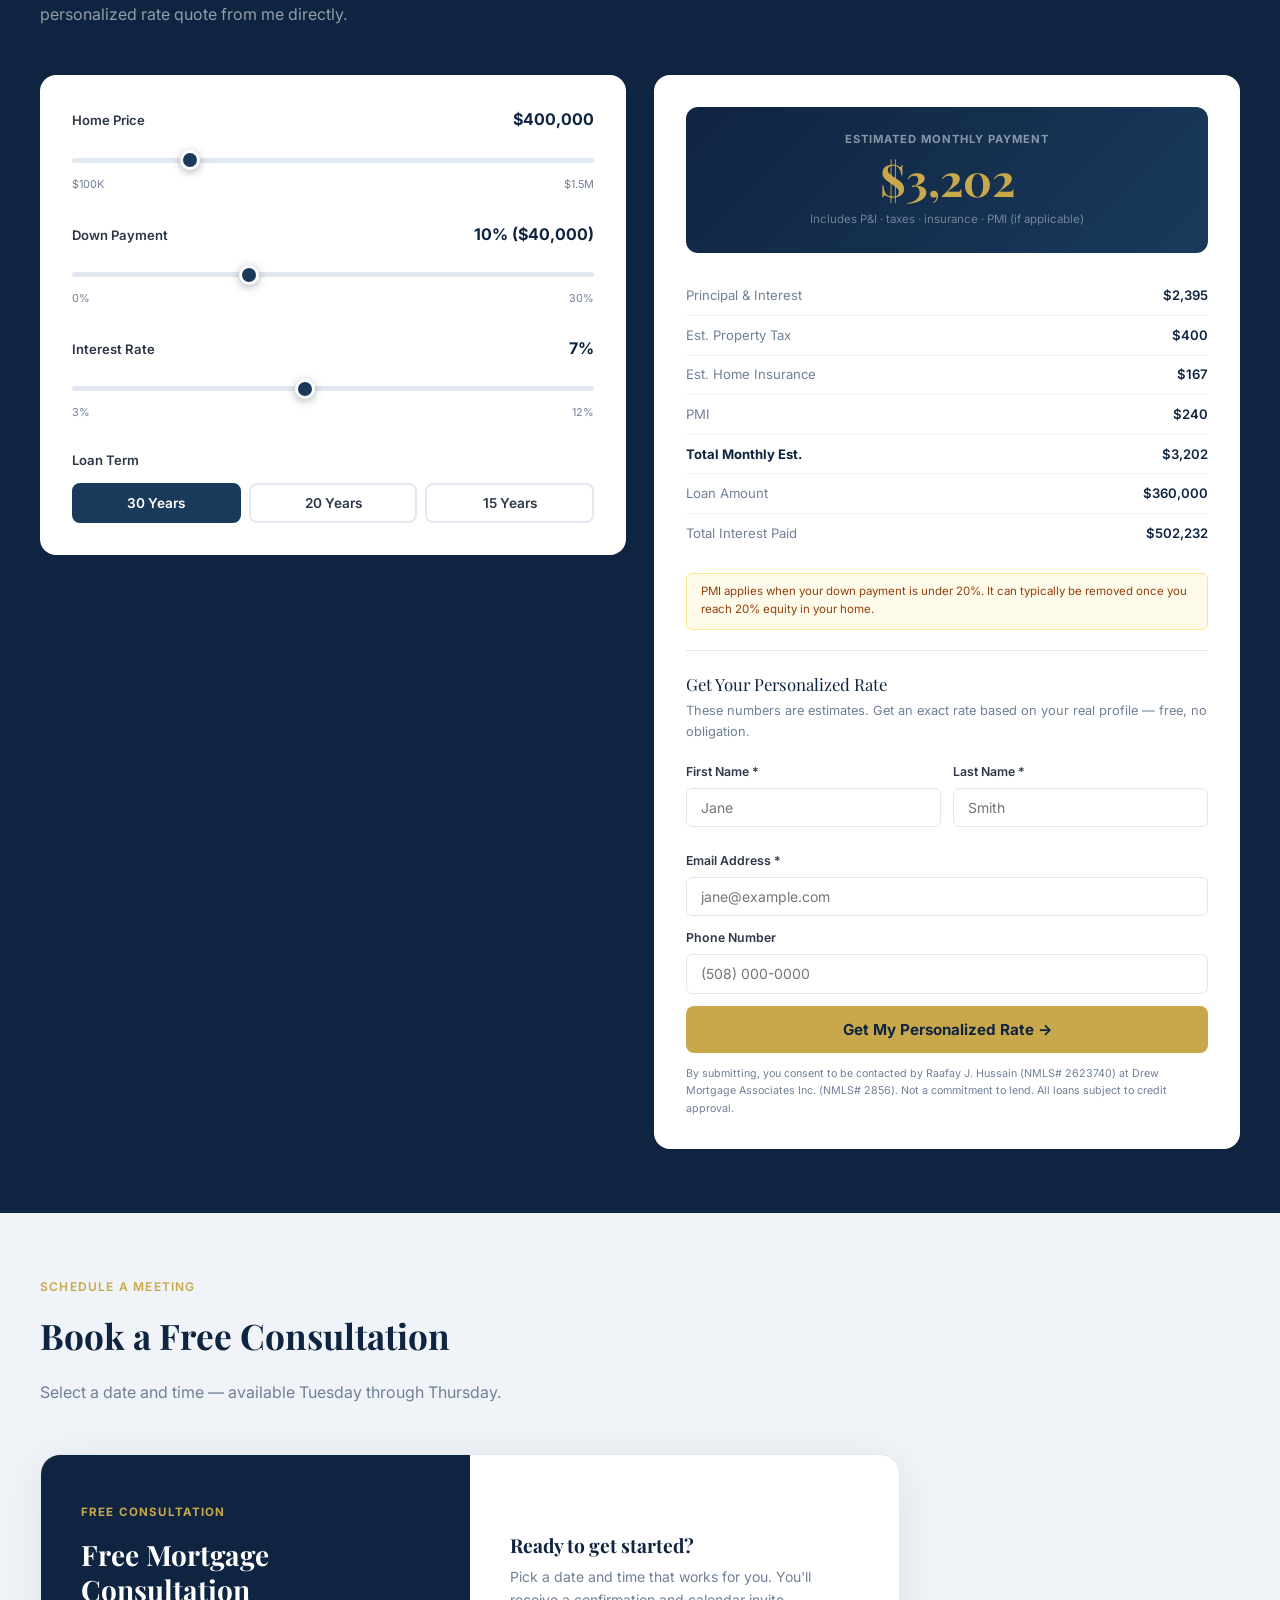
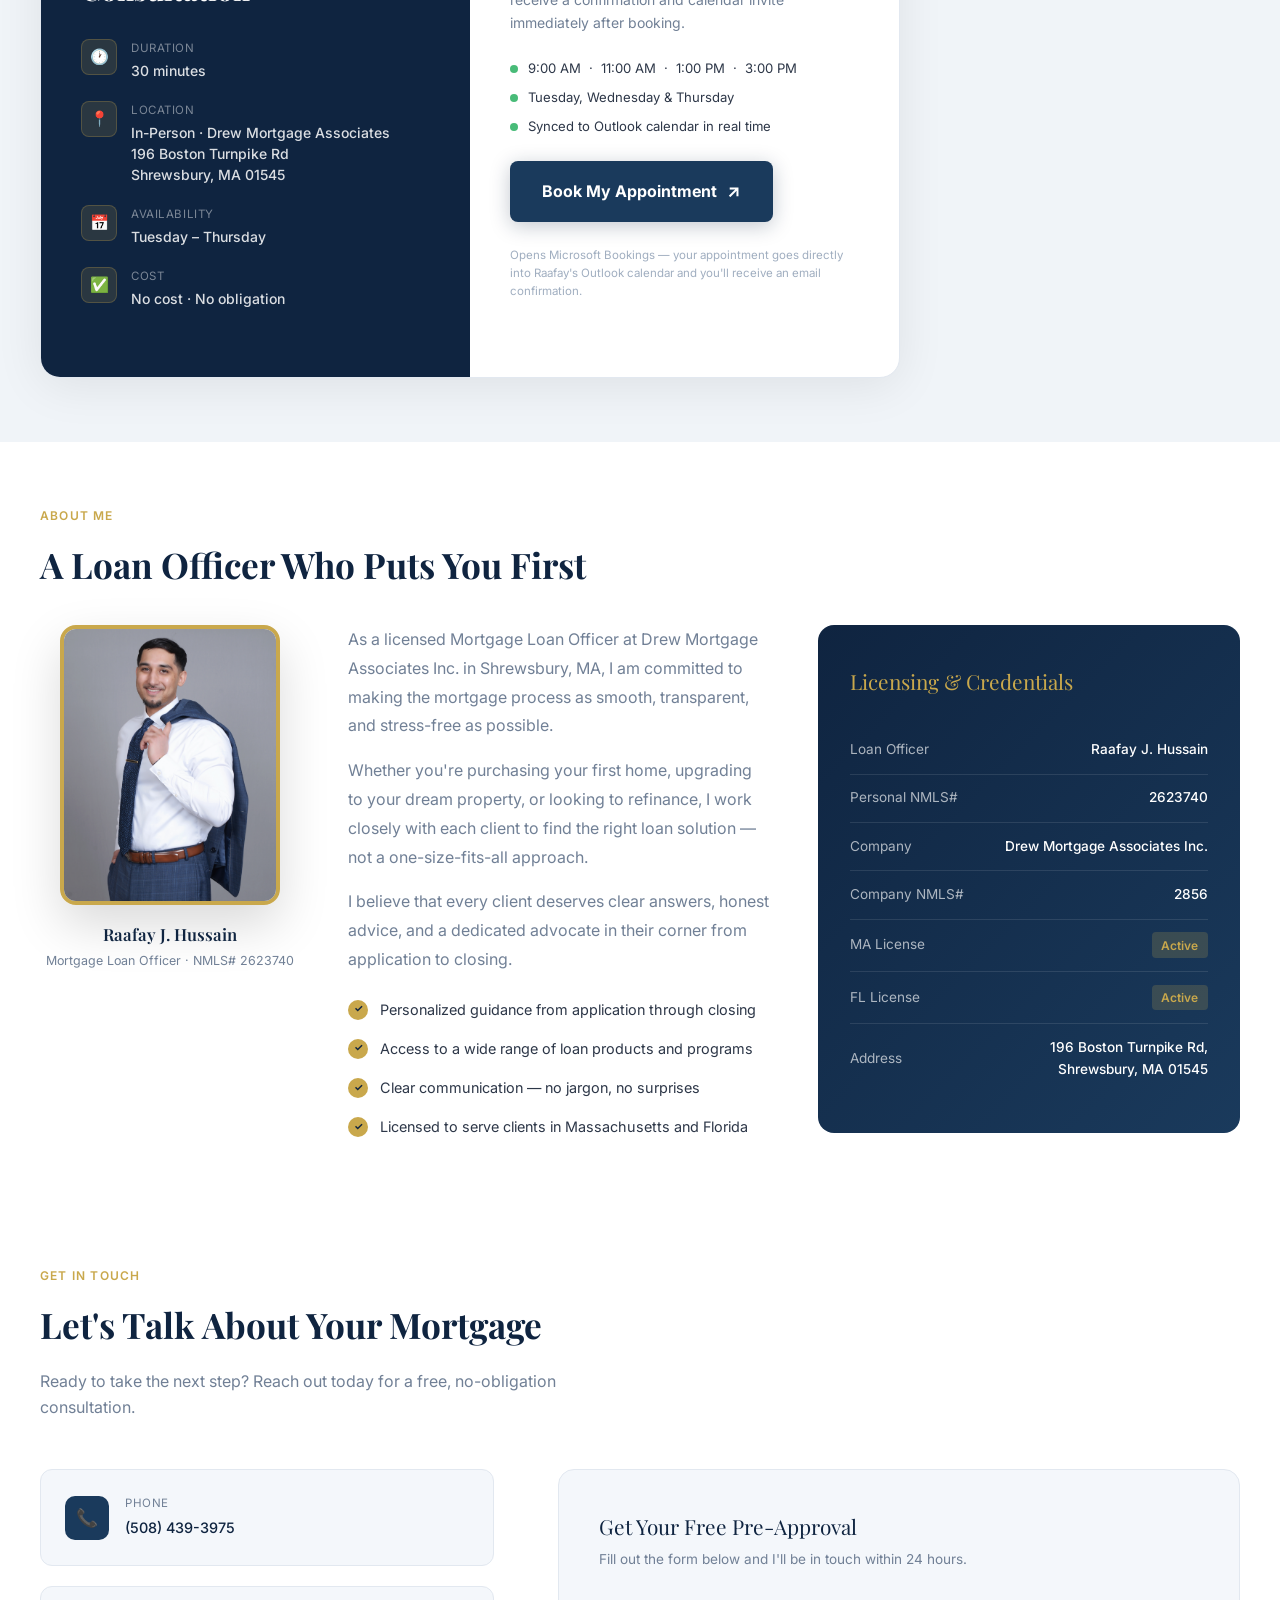
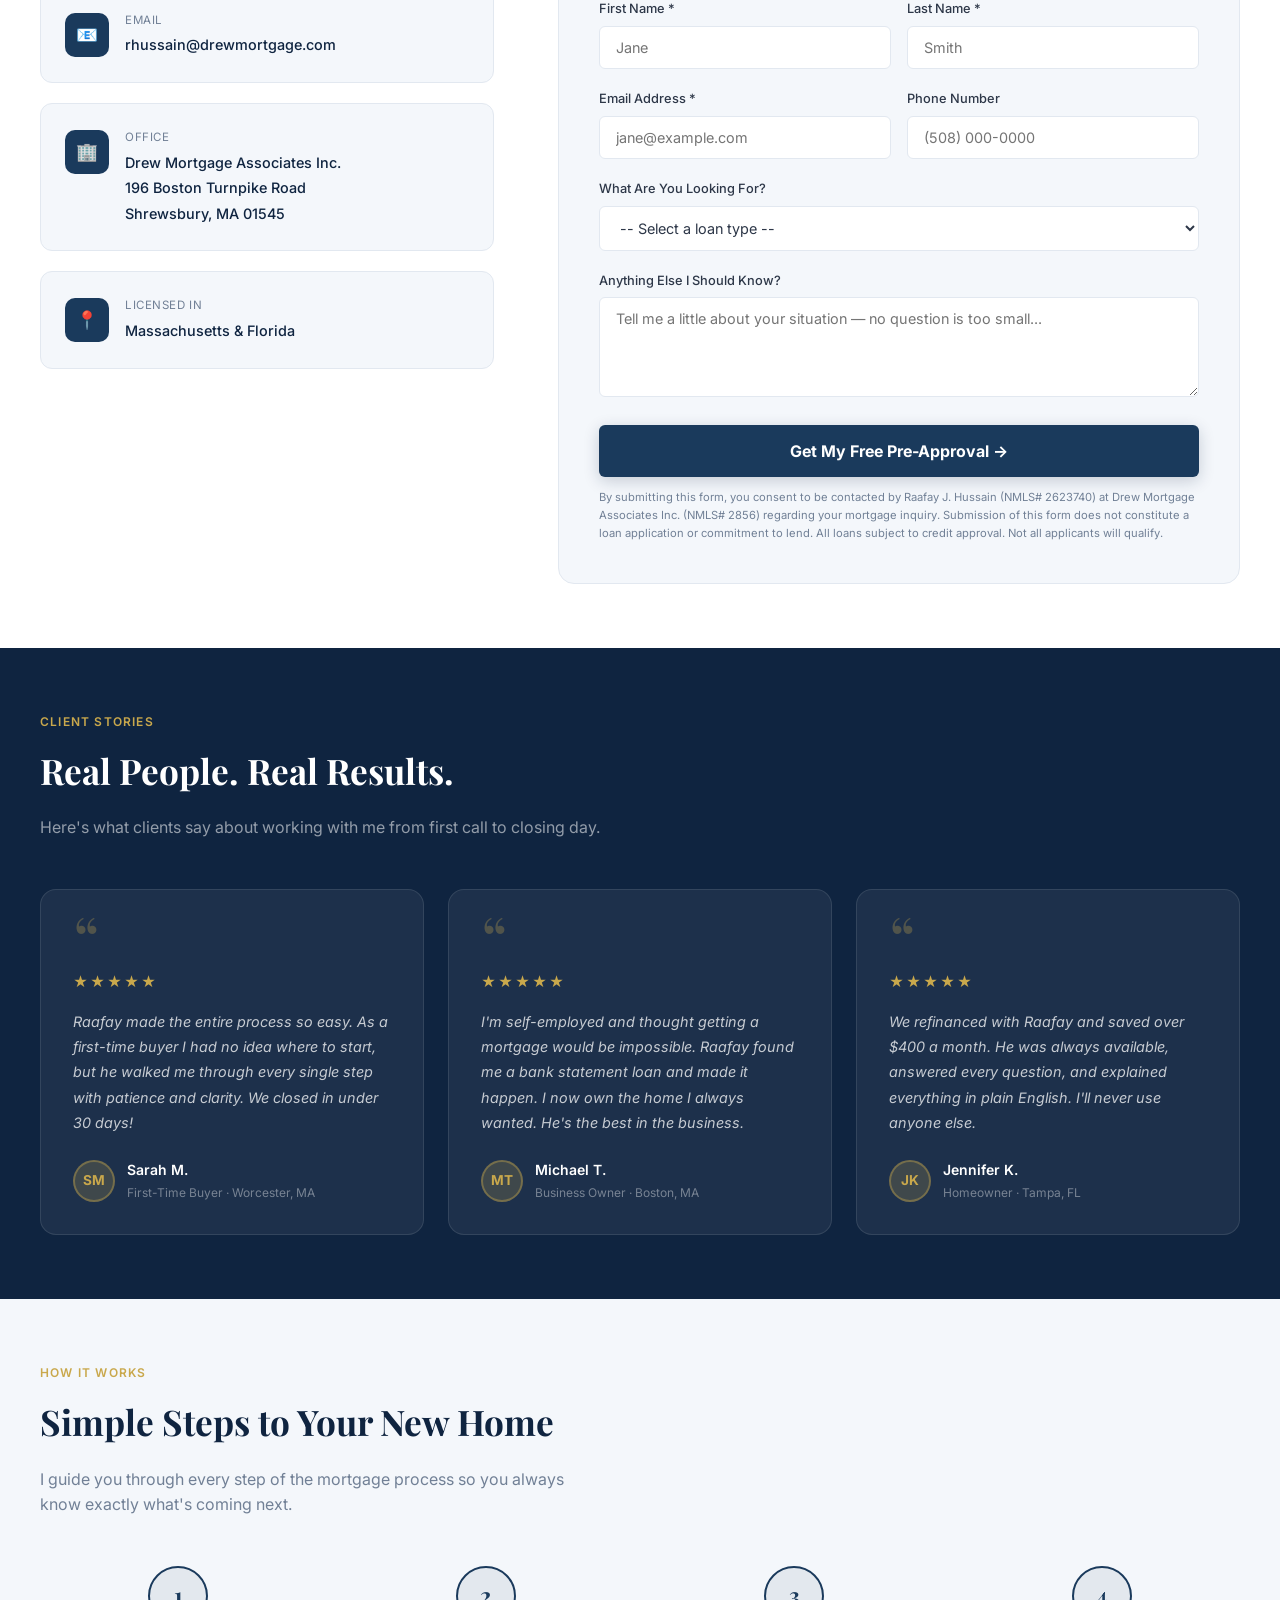
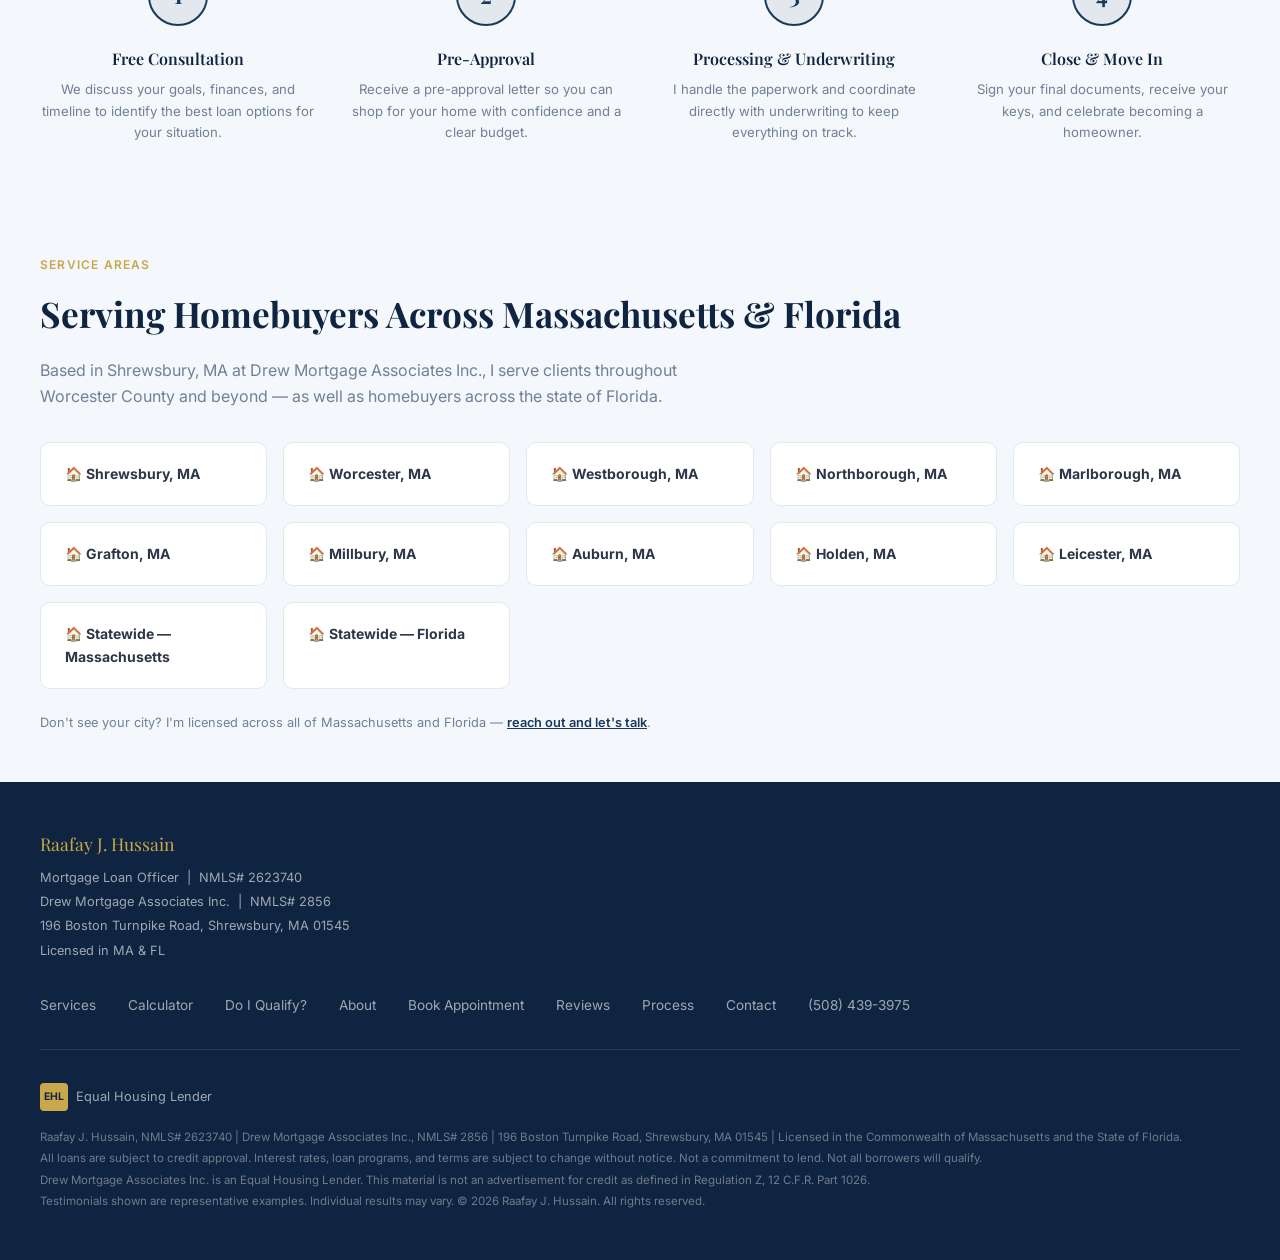
==== commit f1fa832c: "Add Loan Programs page and update nav across all pages Co-Authored-By: Claude Sonnet 4.6 <noreply@an" ====
--- a/index.html
+++ b/index.html
@@ -519,7 +519,7 @@
     <div class="nav-inner">
         <a href="#" class="nav-logo">Raafay J. Hussain</a>
         <ul class="nav-links">
-            <li><a href="#services">Services</a></li>
+            <li><a href="loan-programs.html">Loan Programs</a></li>
             <li><a href="#calculator">Calculator</a></li>
             <li><a href="#quiz">Do I Qualify?</a></li>
             <li><a href="#about">About</a></li>
@@ -536,7 +536,7 @@
 
 <!-- Mobile Menu -->
 <div class="mobile-menu" id="mobileMenu">
-    <a href="#services" onclick="closeMenu()">Services</a>
+    <a href="loan-programs.html" onclick="closeMenu()">Loan Programs</a>
     <a href="#calculator" onclick="closeMenu()">Calculator</a>
     <a href="#quiz" onclick="closeMenu()">Do I Qualify?</a>
     <a href="#about" onclick="closeMenu()">About</a>
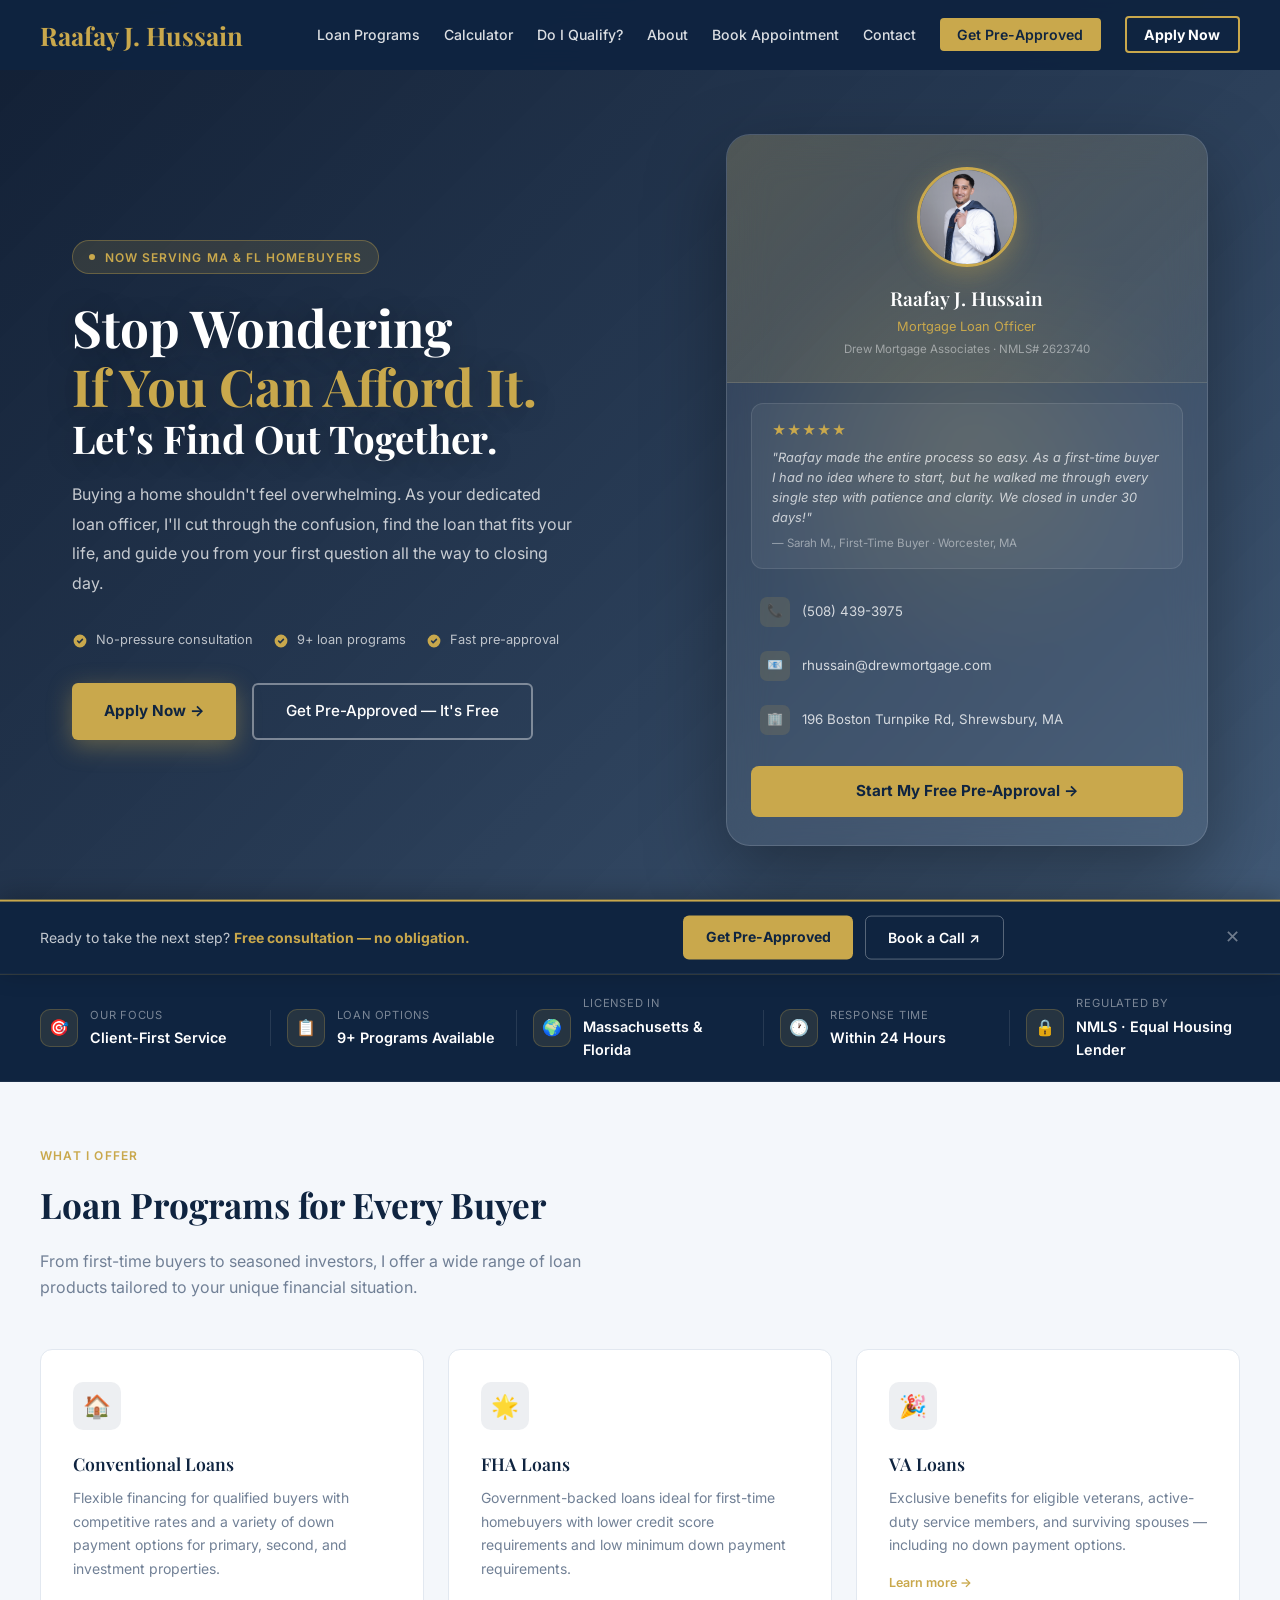
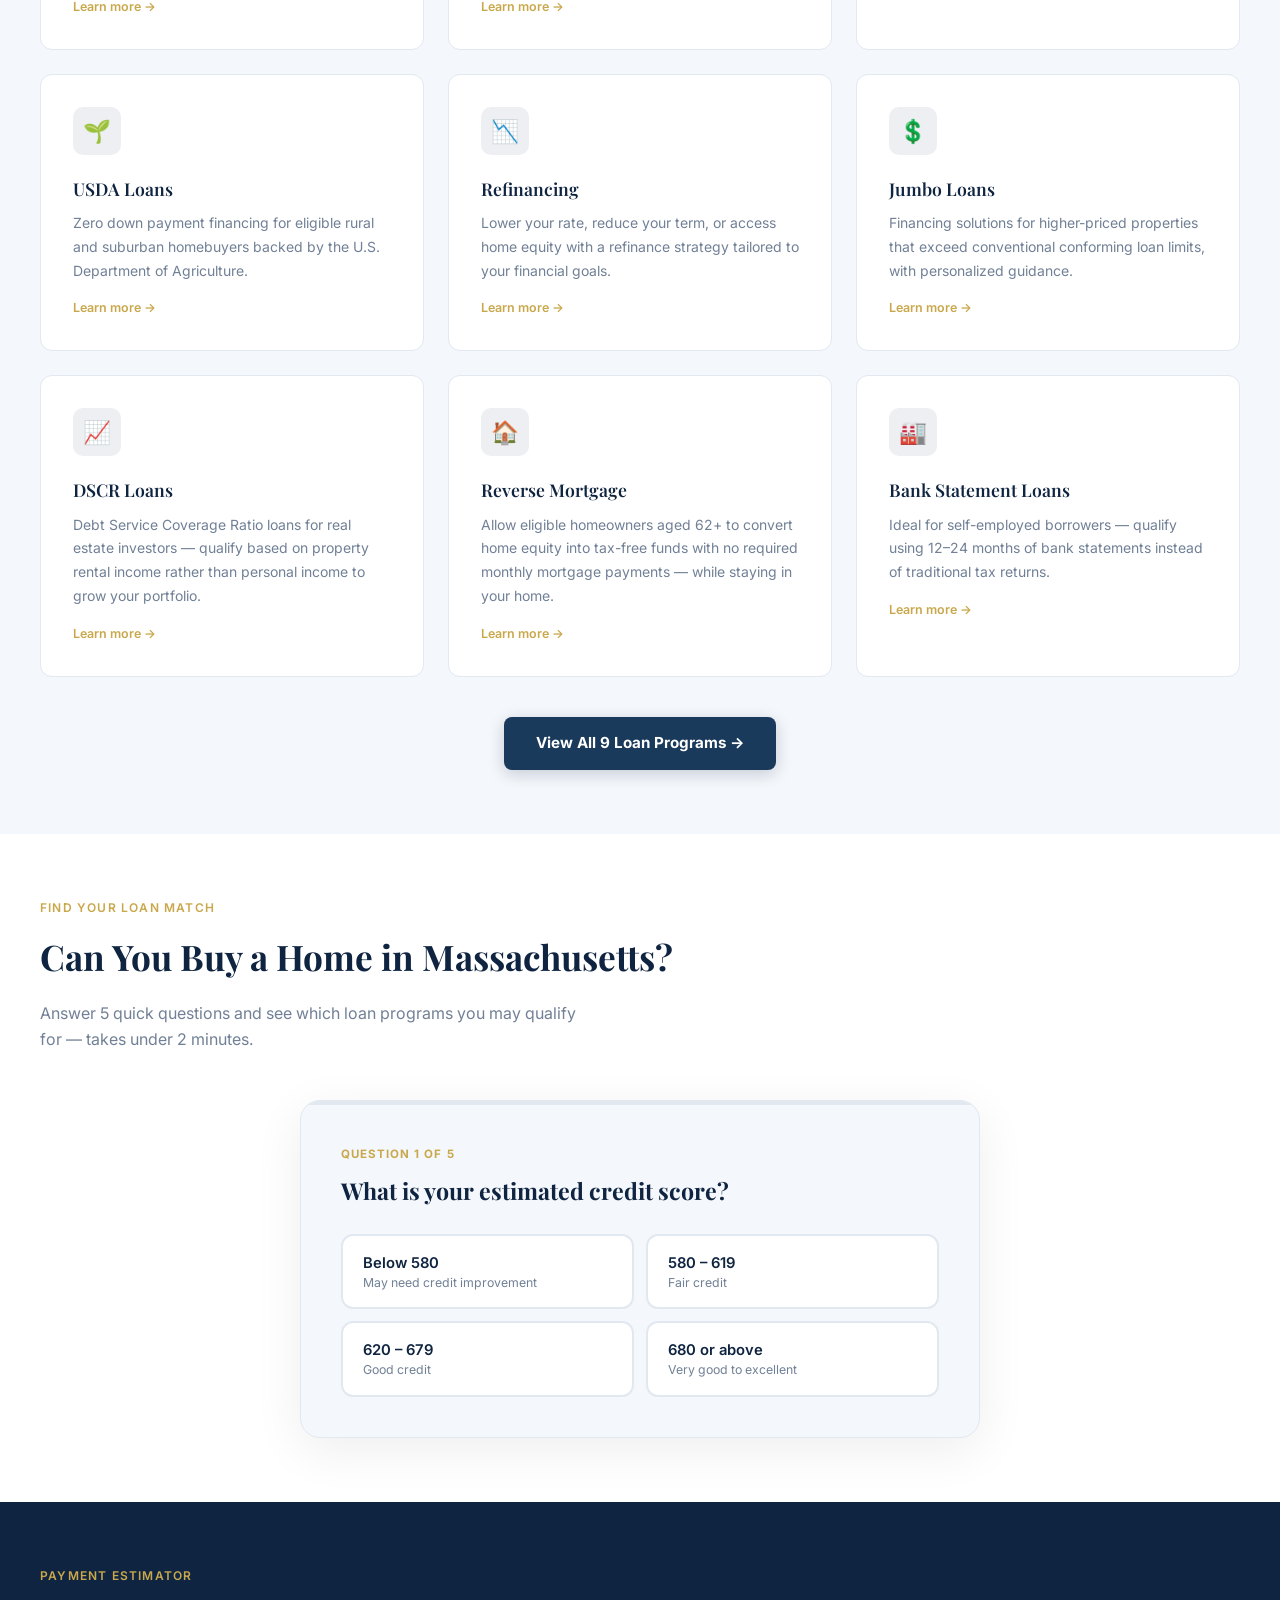
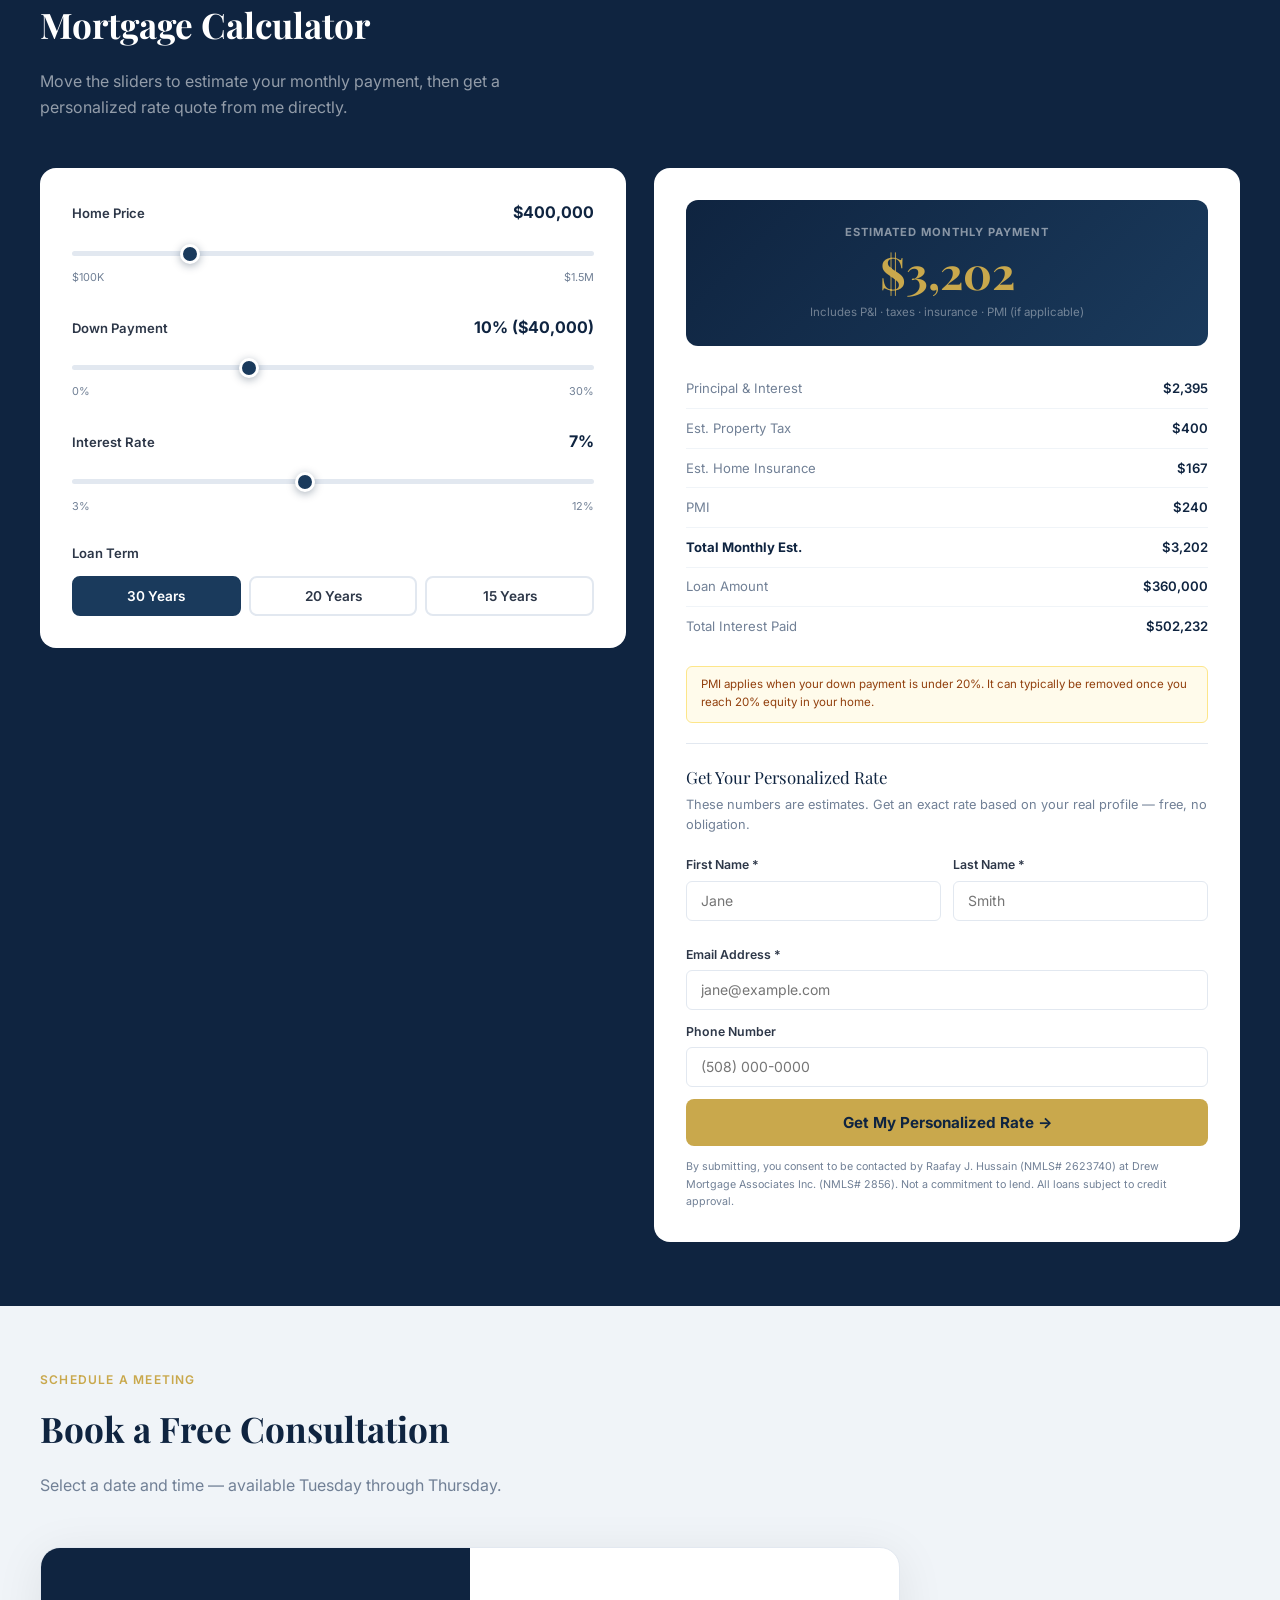
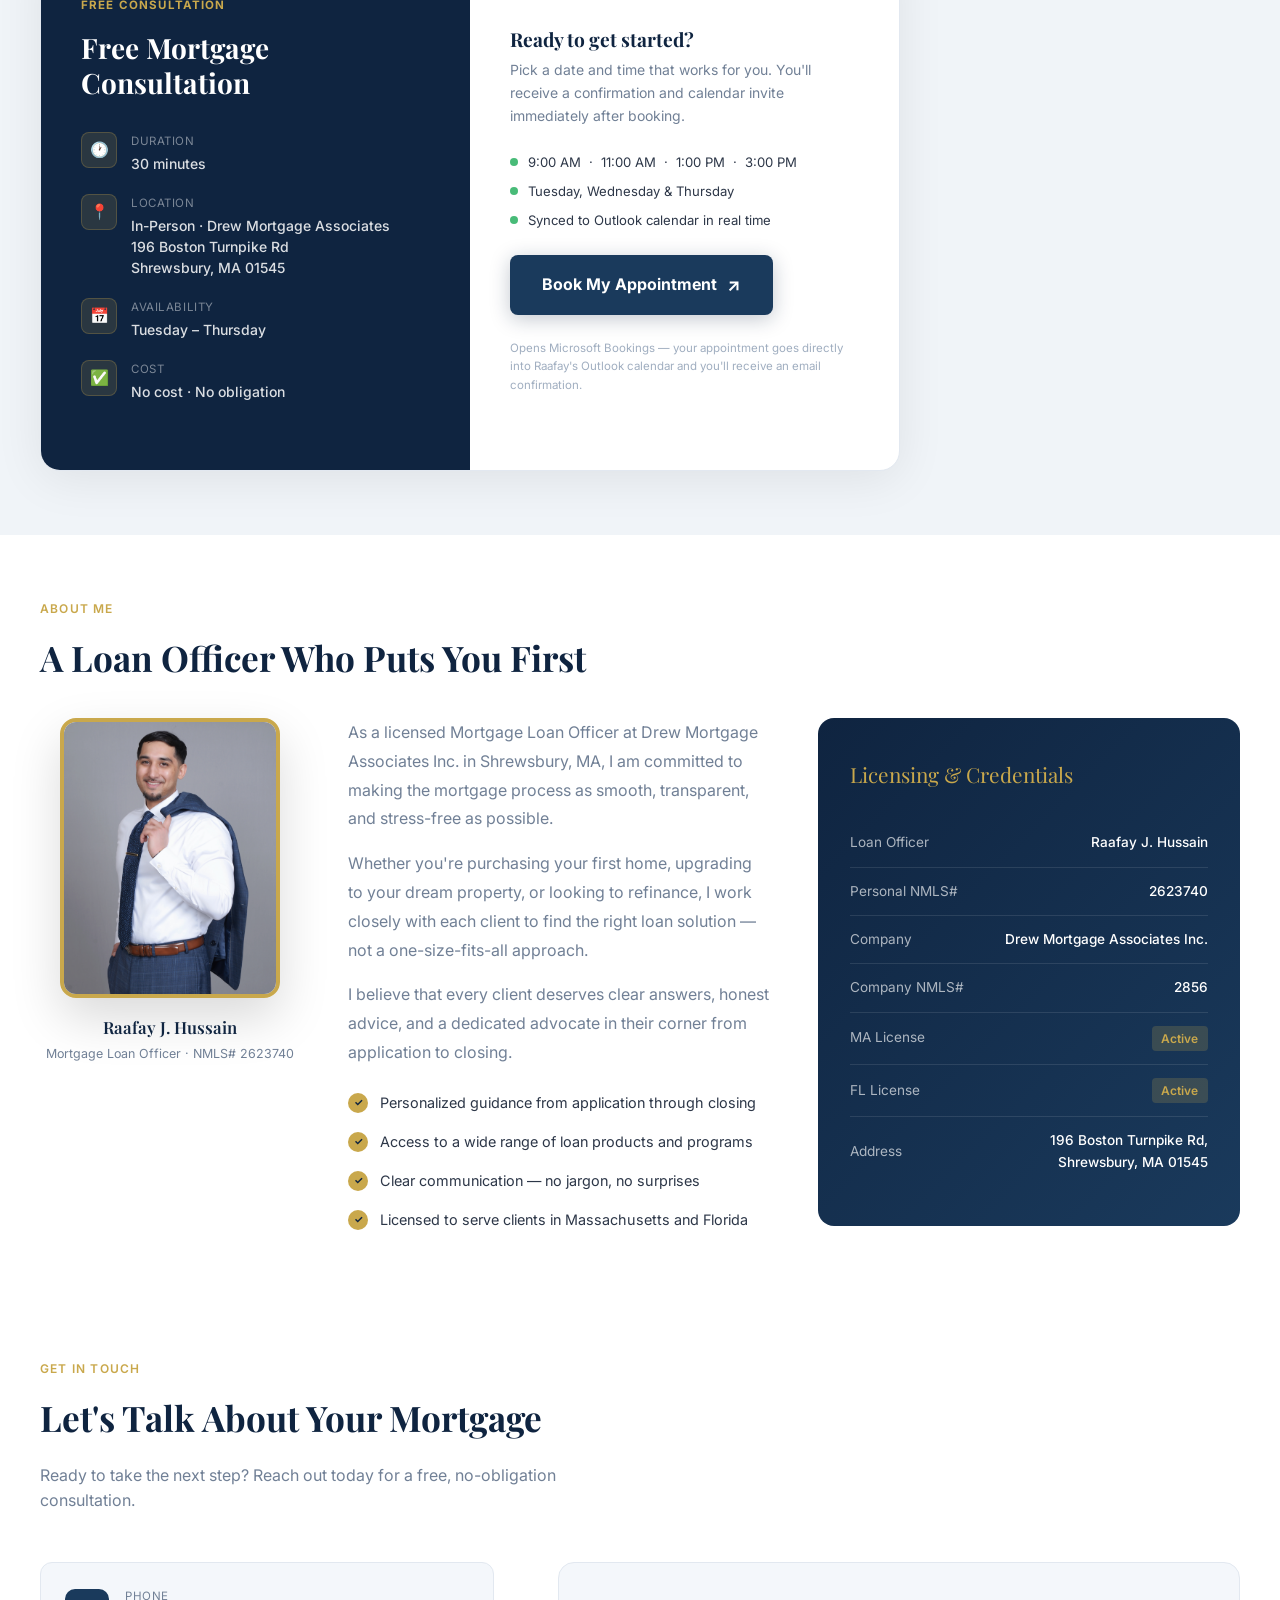
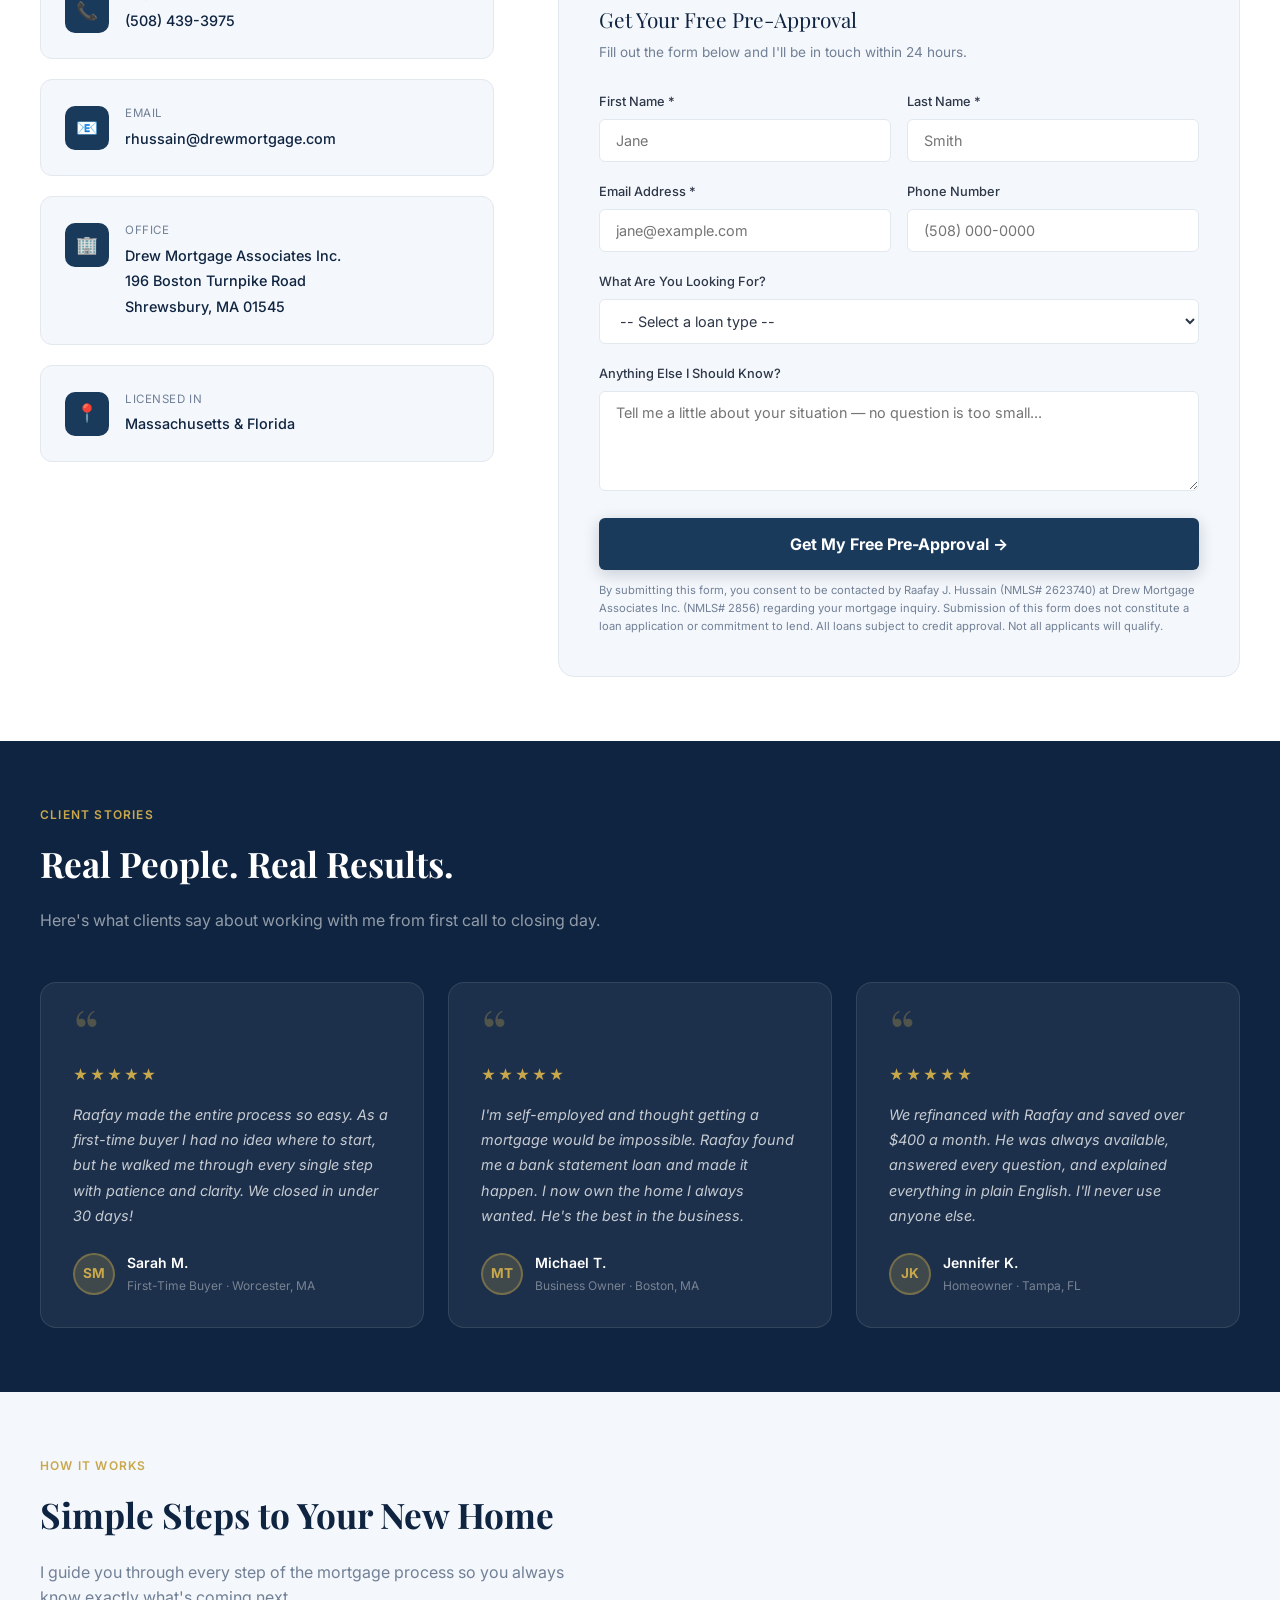
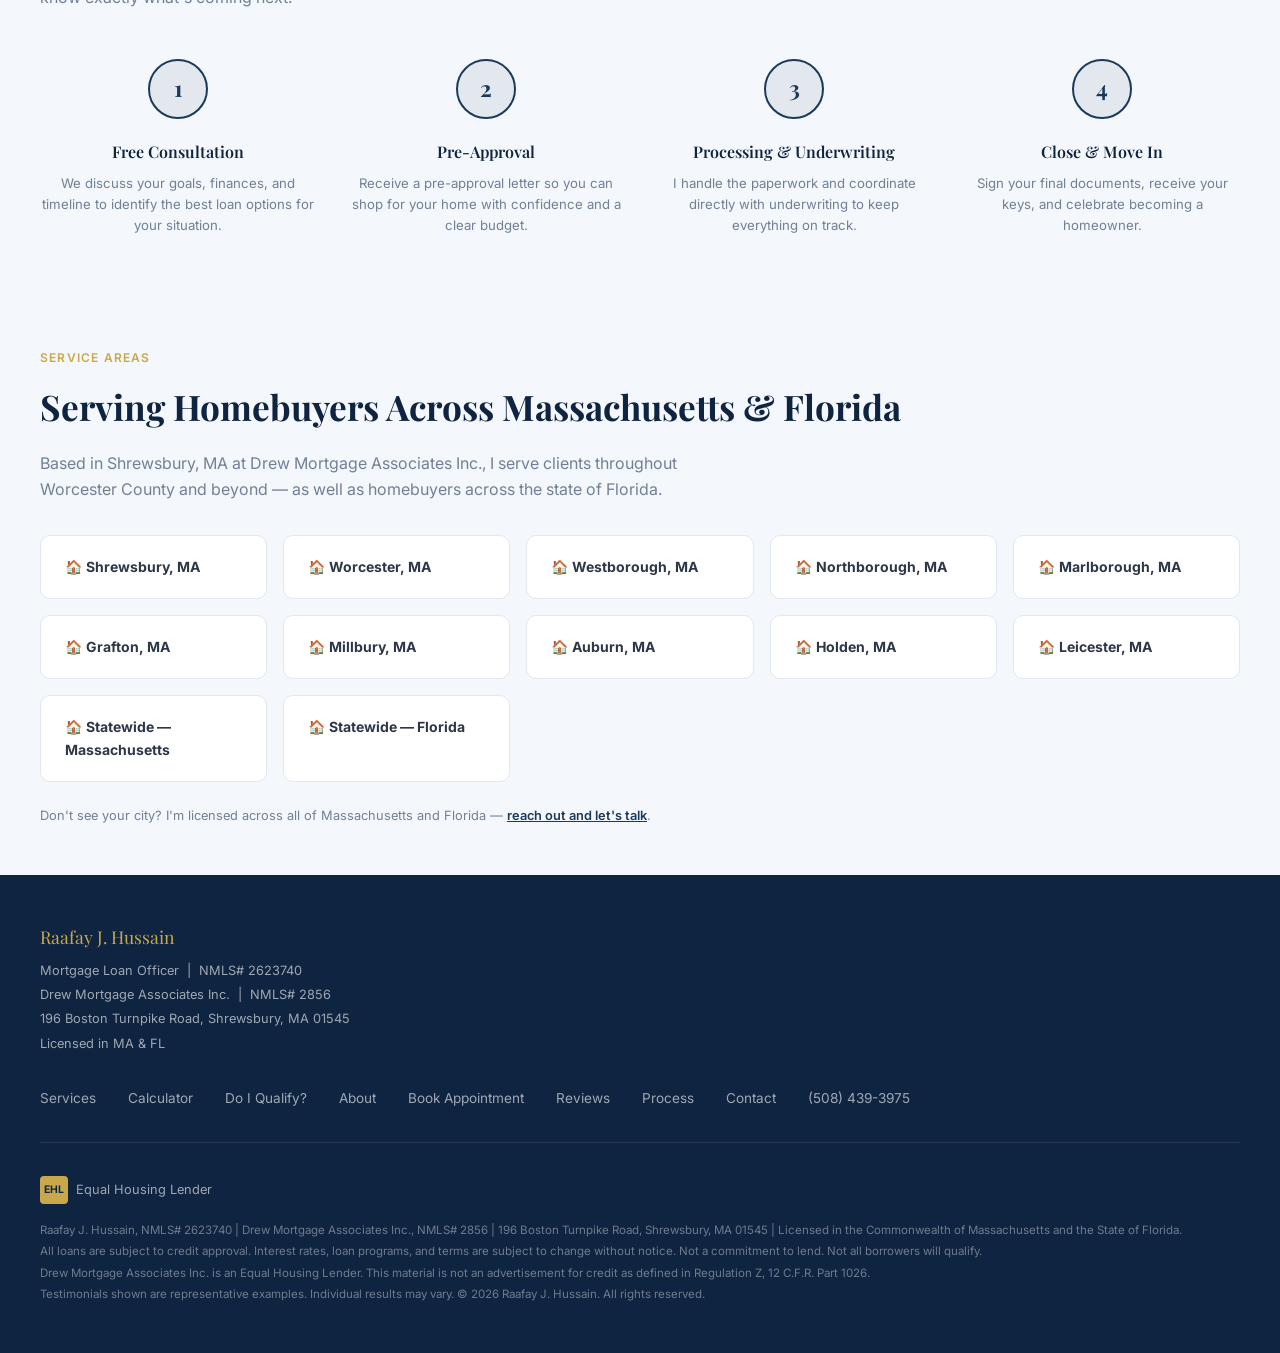
==== commit 37610469: "Add View All Programs button and mobile swipe hint to services section Co-Authored-By: Claude Sonnet" ====
--- a/index.html
+++ b/index.html
@@ -497,6 +497,7 @@
             }
             .services-grid::-webkit-scrollbar { display: none; }
             .service-card { min-width: 260px; flex-shrink: 0; scroll-snap-align: start; }
+            .services-scroll-hint { display: block !important; text-align: center; }
             .process-steps { grid-template-columns: 1fr; }
             .section-title { font-size: 1.7rem; }
             .hero-headline { font-size: 1.9rem; }
@@ -615,6 +616,7 @@
         <div class="section-tag">What I Offer</div>
         <h2 class="section-title">Loan Programs for Every Buyer</h2>
         <p class="section-subtitle">From first-time buyers to seasoned investors, I offer a wide range of loan products tailored to your unique financial situation.</p>
+        <p class="services-scroll-hint" style="font-size:.78rem;color:var(--text-light);margin-bottom:.5rem;display:none;">&#8592; Swipe to see all 9 programs &#8594;</p>
         <div class="services-grid">
             <a href="conventional-loans.html" class="service-card" style="text-decoration:none;"><div class="service-icon">&#127968;</div><div class="service-title">Conventional Loans</div><p class="service-desc">Flexible financing for qualified buyers with competitive rates and a variety of down payment options for primary, second, and investment properties.</p><div style="margin-top:1rem;font-size:.78rem;font-weight:600;color:var(--gold);">Learn more &#8594;</div></a>
             <a href="fha-loans.html" class="service-card" style="text-decoration:none;"><div class="service-icon">&#127775;</div><div class="service-title">FHA Loans</div><p class="service-desc">Government-backed loans ideal for first-time homebuyers with lower credit score requirements and low minimum down payment requirements.</p><div style="margin-top:1rem;font-size:.78rem;font-weight:600;color:var(--gold);">Learn more &#8594;</div></a>
@@ -625,6 +627,9 @@
             <a href="dscr-loans.html" class="service-card" style="text-decoration:none;"><div class="service-icon">&#128200;</div><div class="service-title">DSCR Loans</div><p class="service-desc">Debt Service Coverage Ratio loans for real estate investors — qualify based on property rental income rather than personal income to grow your portfolio.</p><div style="margin-top:1rem;font-size:.78rem;font-weight:600;color:var(--gold);">Learn more &#8594;</div></a>
             <a href="reverse-mortgage.html" class="service-card" style="text-decoration:none;"><div class="service-icon">&#127968;</div><div class="service-title">Reverse Mortgage</div><p class="service-desc">Allow eligible homeowners aged 62+ to convert home equity into tax-free funds with no required monthly mortgage payments — while staying in your home.</p><div style="margin-top:1rem;font-size:.78rem;font-weight:600;color:var(--gold);">Learn more &#8594;</div></a>
             <a href="bank-statement-loans.html" class="service-card" style="text-decoration:none;"><div class="service-icon">&#127981;</div><div class="service-title">Bank Statement Loans</div><p class="service-desc">Ideal for self-employed borrowers — qualify using 12–24 months of bank statements instead of traditional tax returns.</p><div style="margin-top:1rem;font-size:.78rem;font-weight:600;color:var(--gold);">Learn more &#8594;</div></a>
+        </div>
+        <div style="text-align:center;margin-top:2.5rem;">
+            <a href="loan-programs.html" style="display:inline-flex;align-items:center;gap:.6rem;background:var(--navy);color:var(--white);padding:.9rem 2rem;border-radius:8px;font-weight:700;font-size:.95rem;text-decoration:none;transition:all .2s;box-shadow:0 4px 16px rgba(15,36,64,.2);" onmouseover="this.style.background='var(--navy-dark)';this.style.transform='translateY(-2px)'" onmouseout="this.style.background='var(--navy)';this.style.transform=''">View All 9 Loan Programs &#8594;</a>
         </div>
     </div>
 </section>
